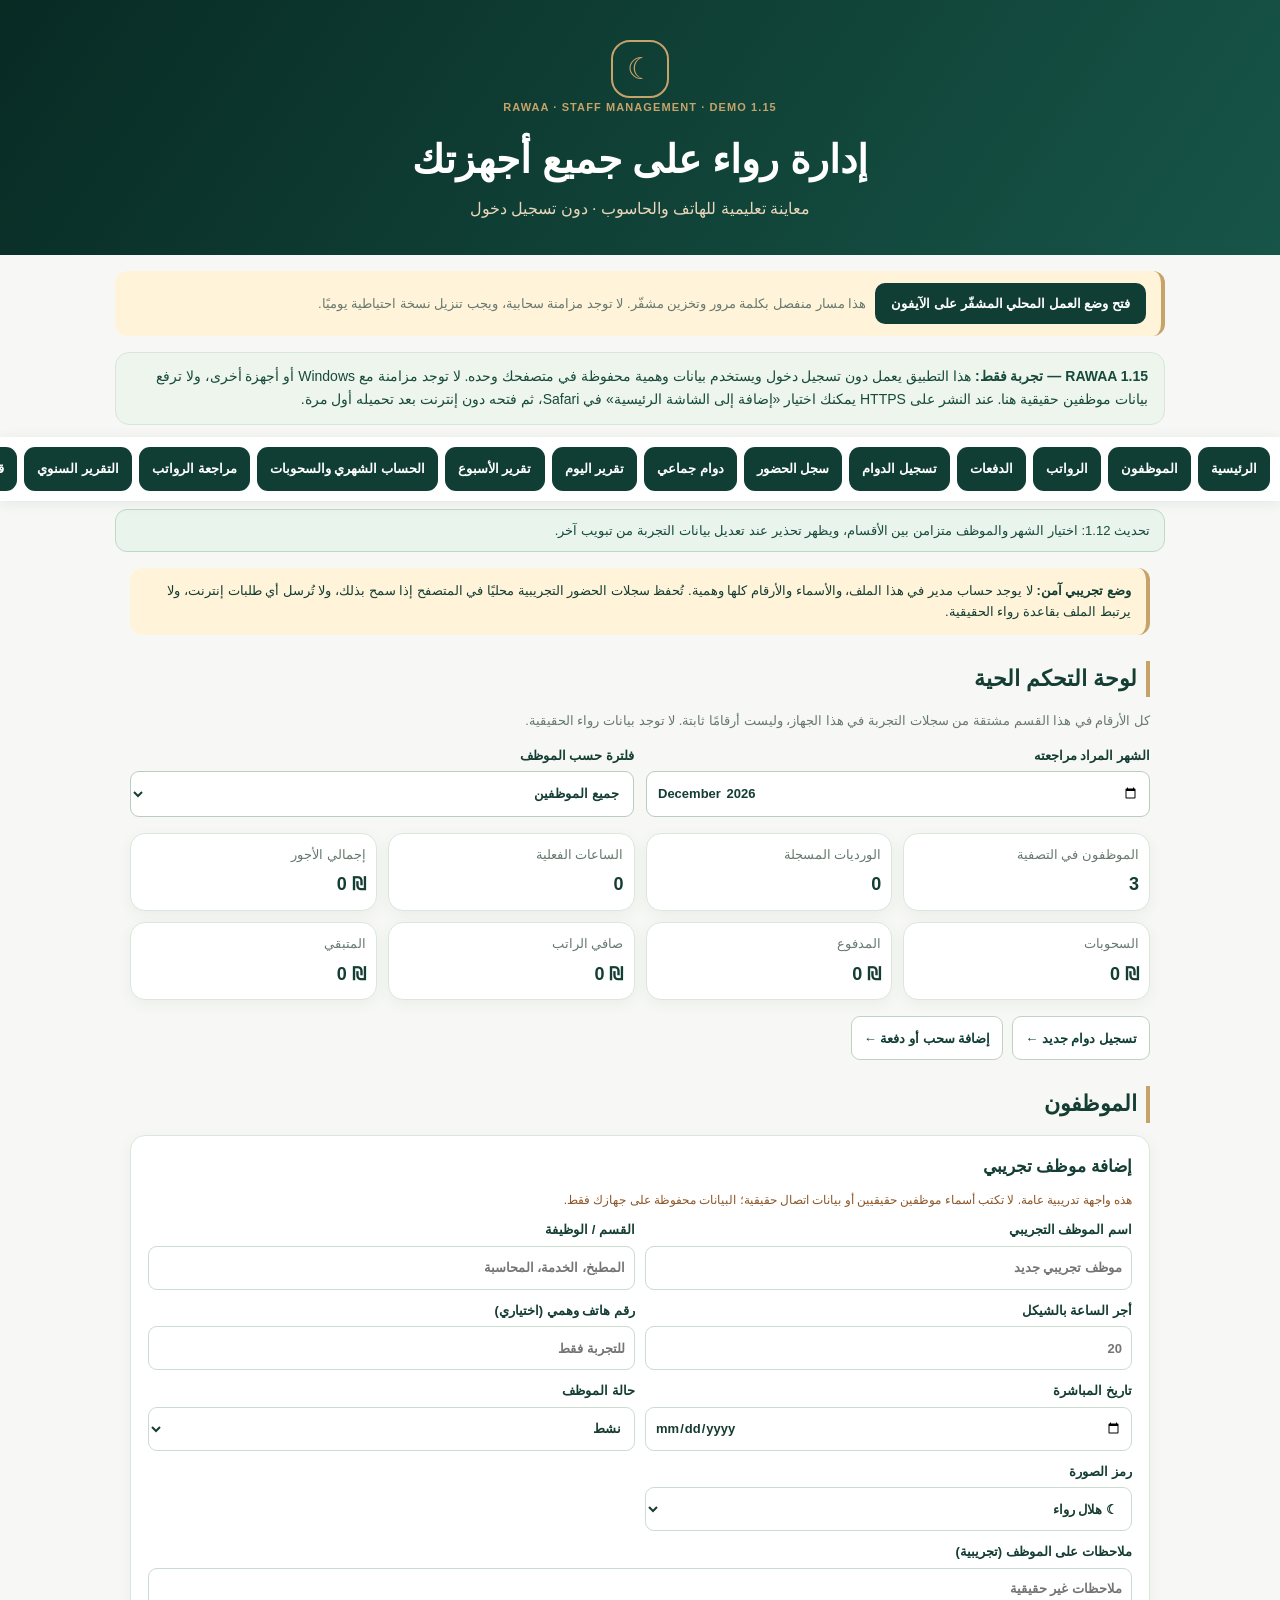
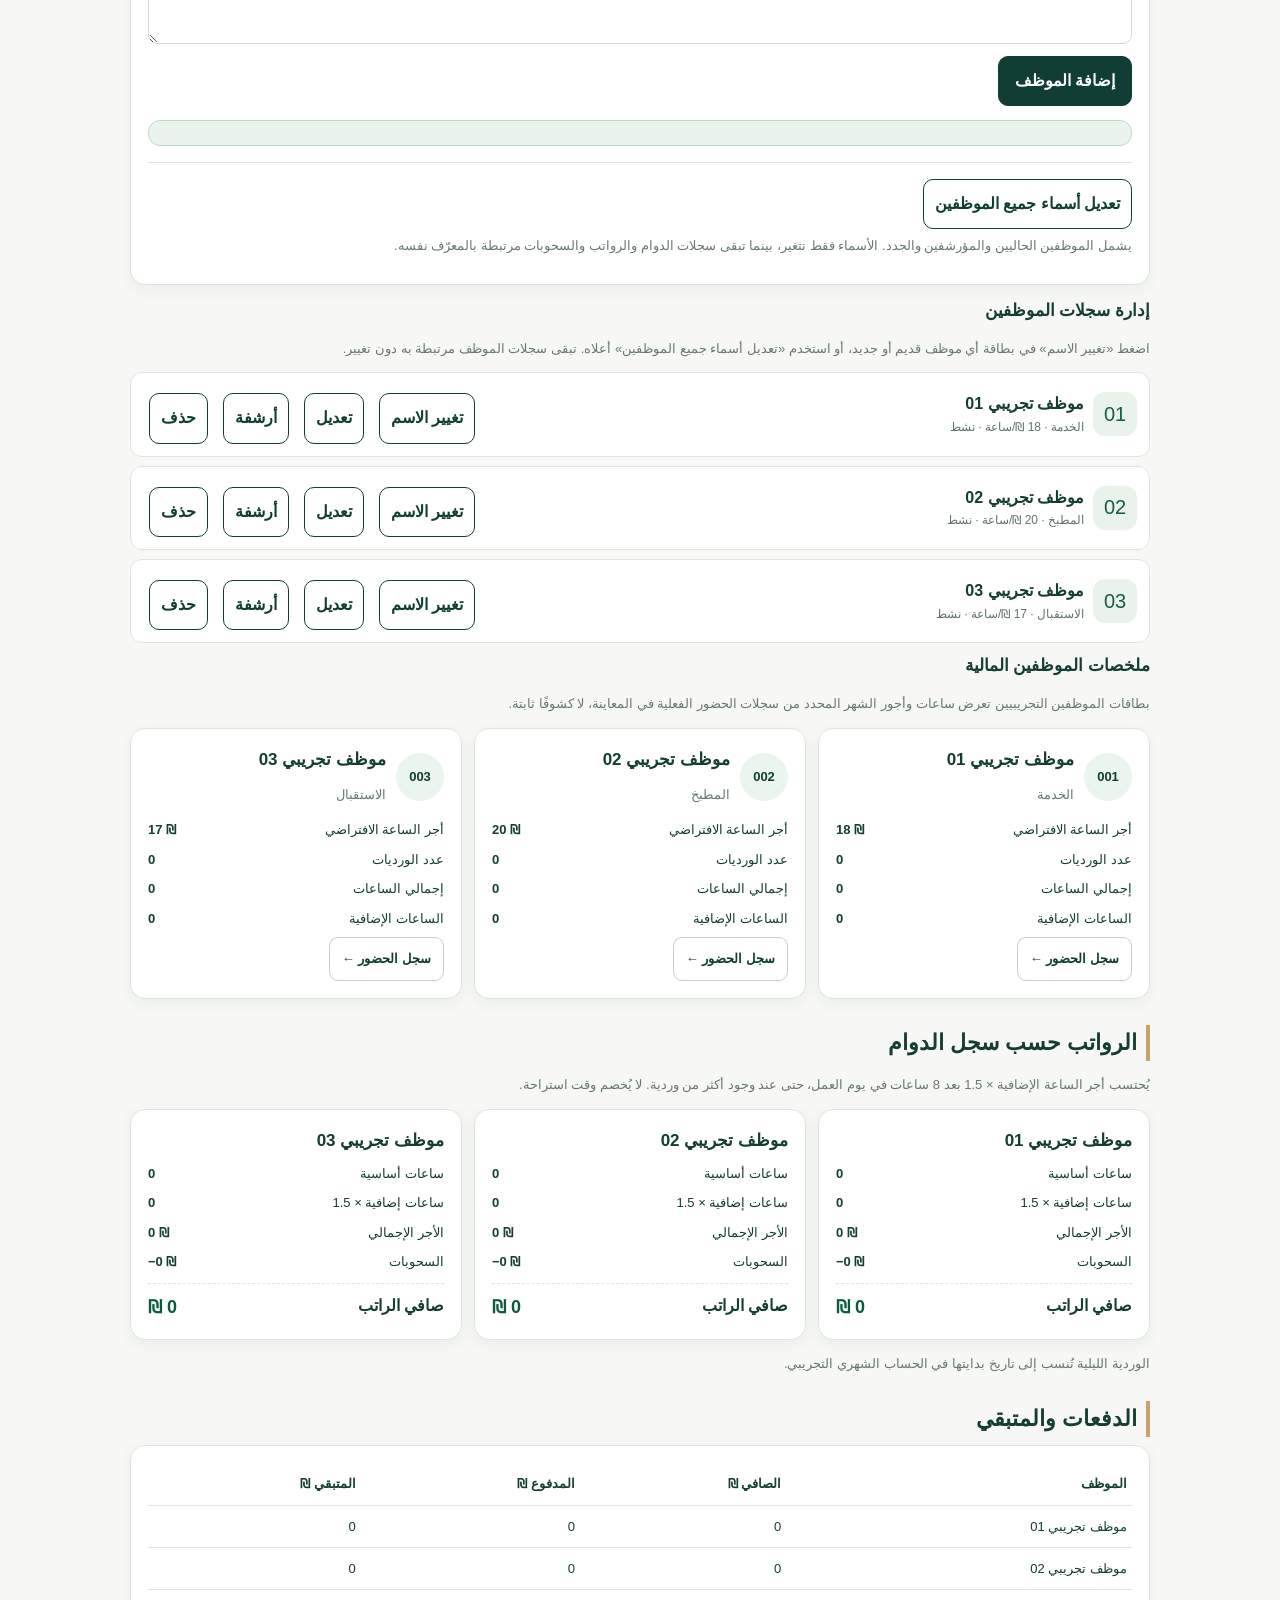
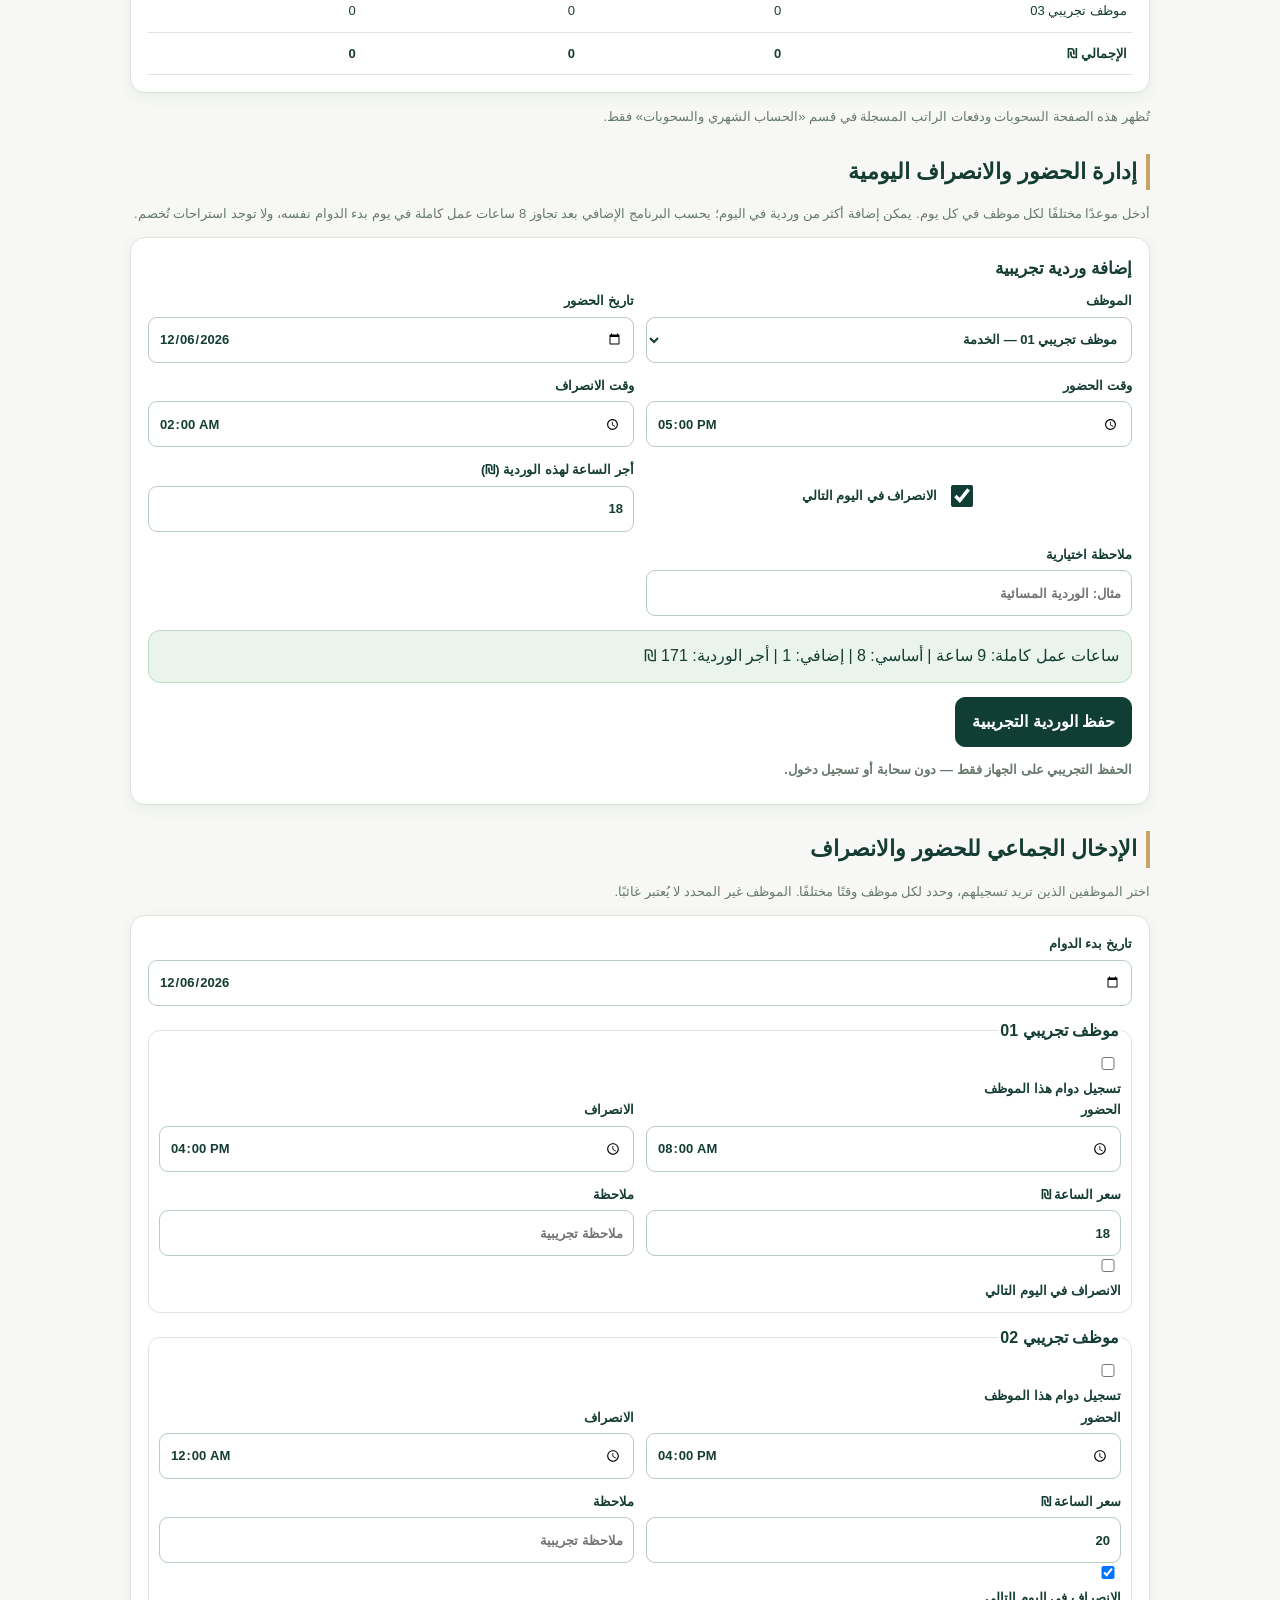
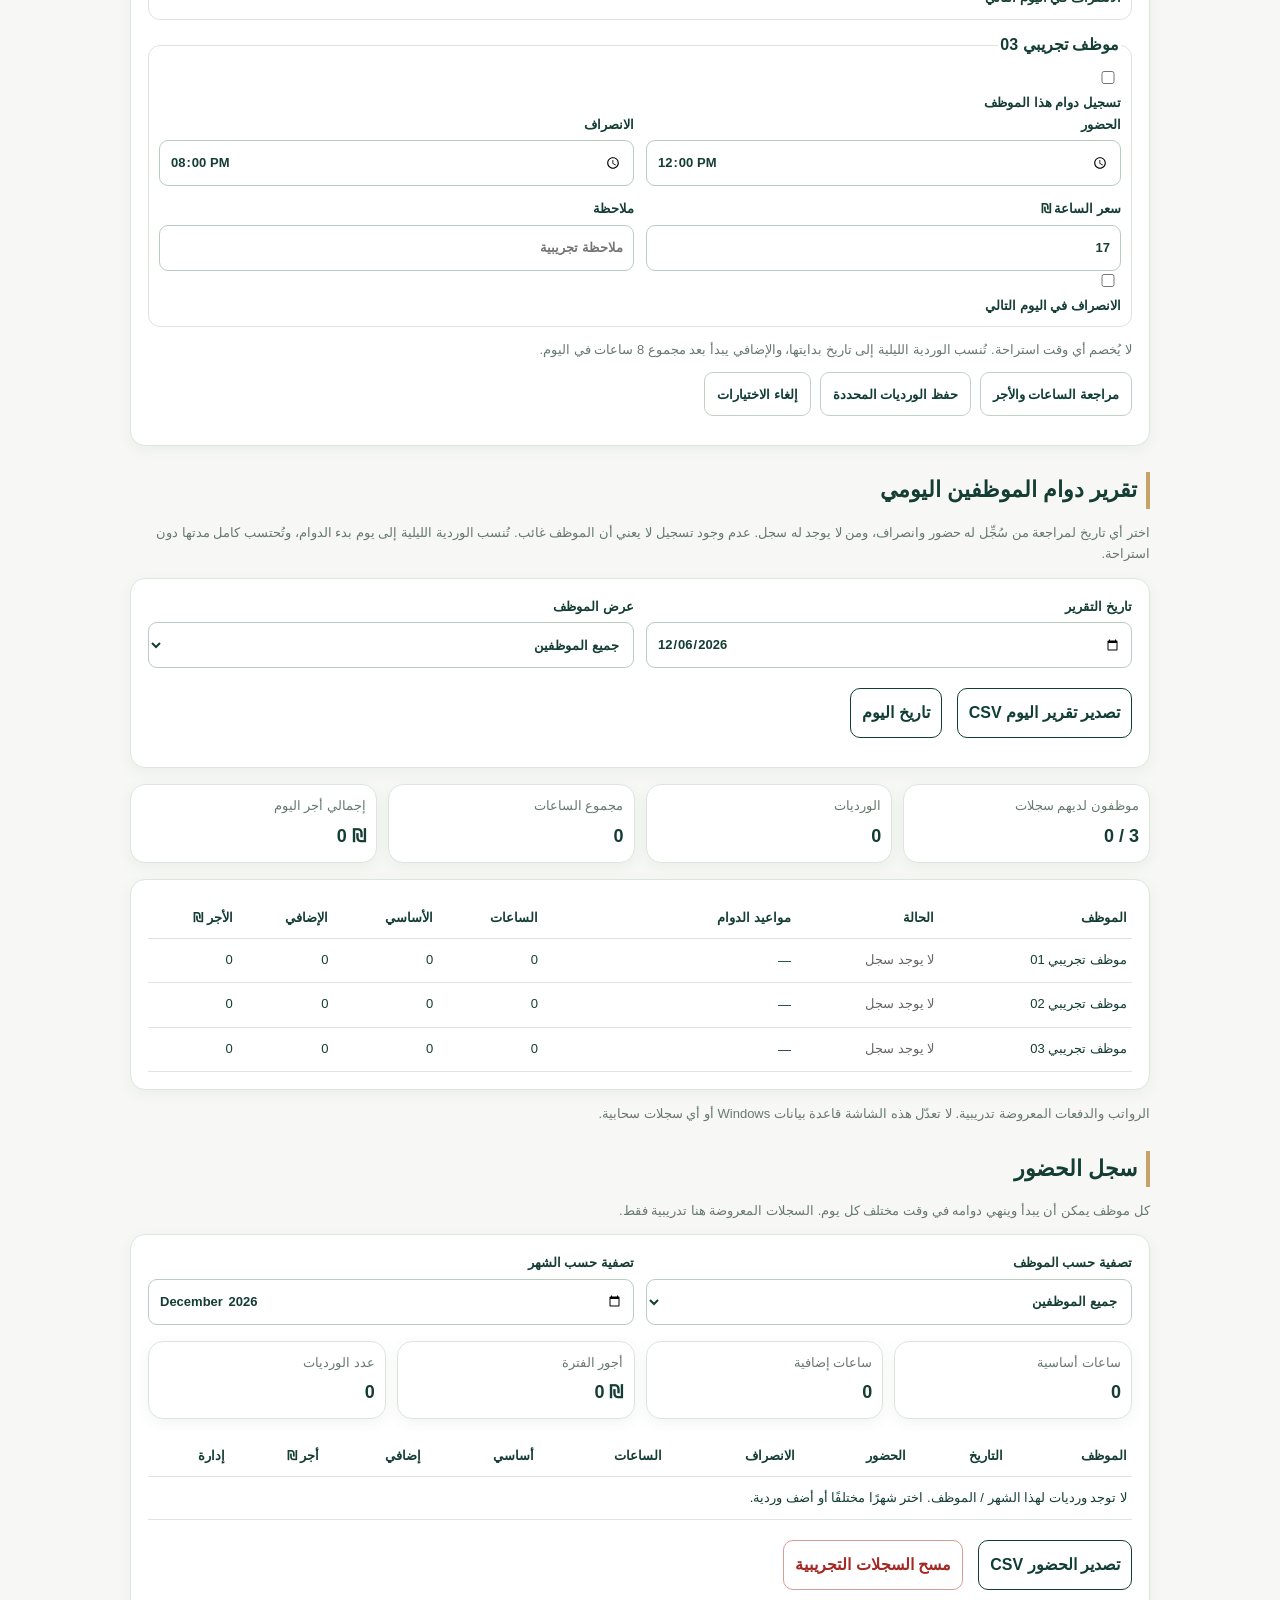
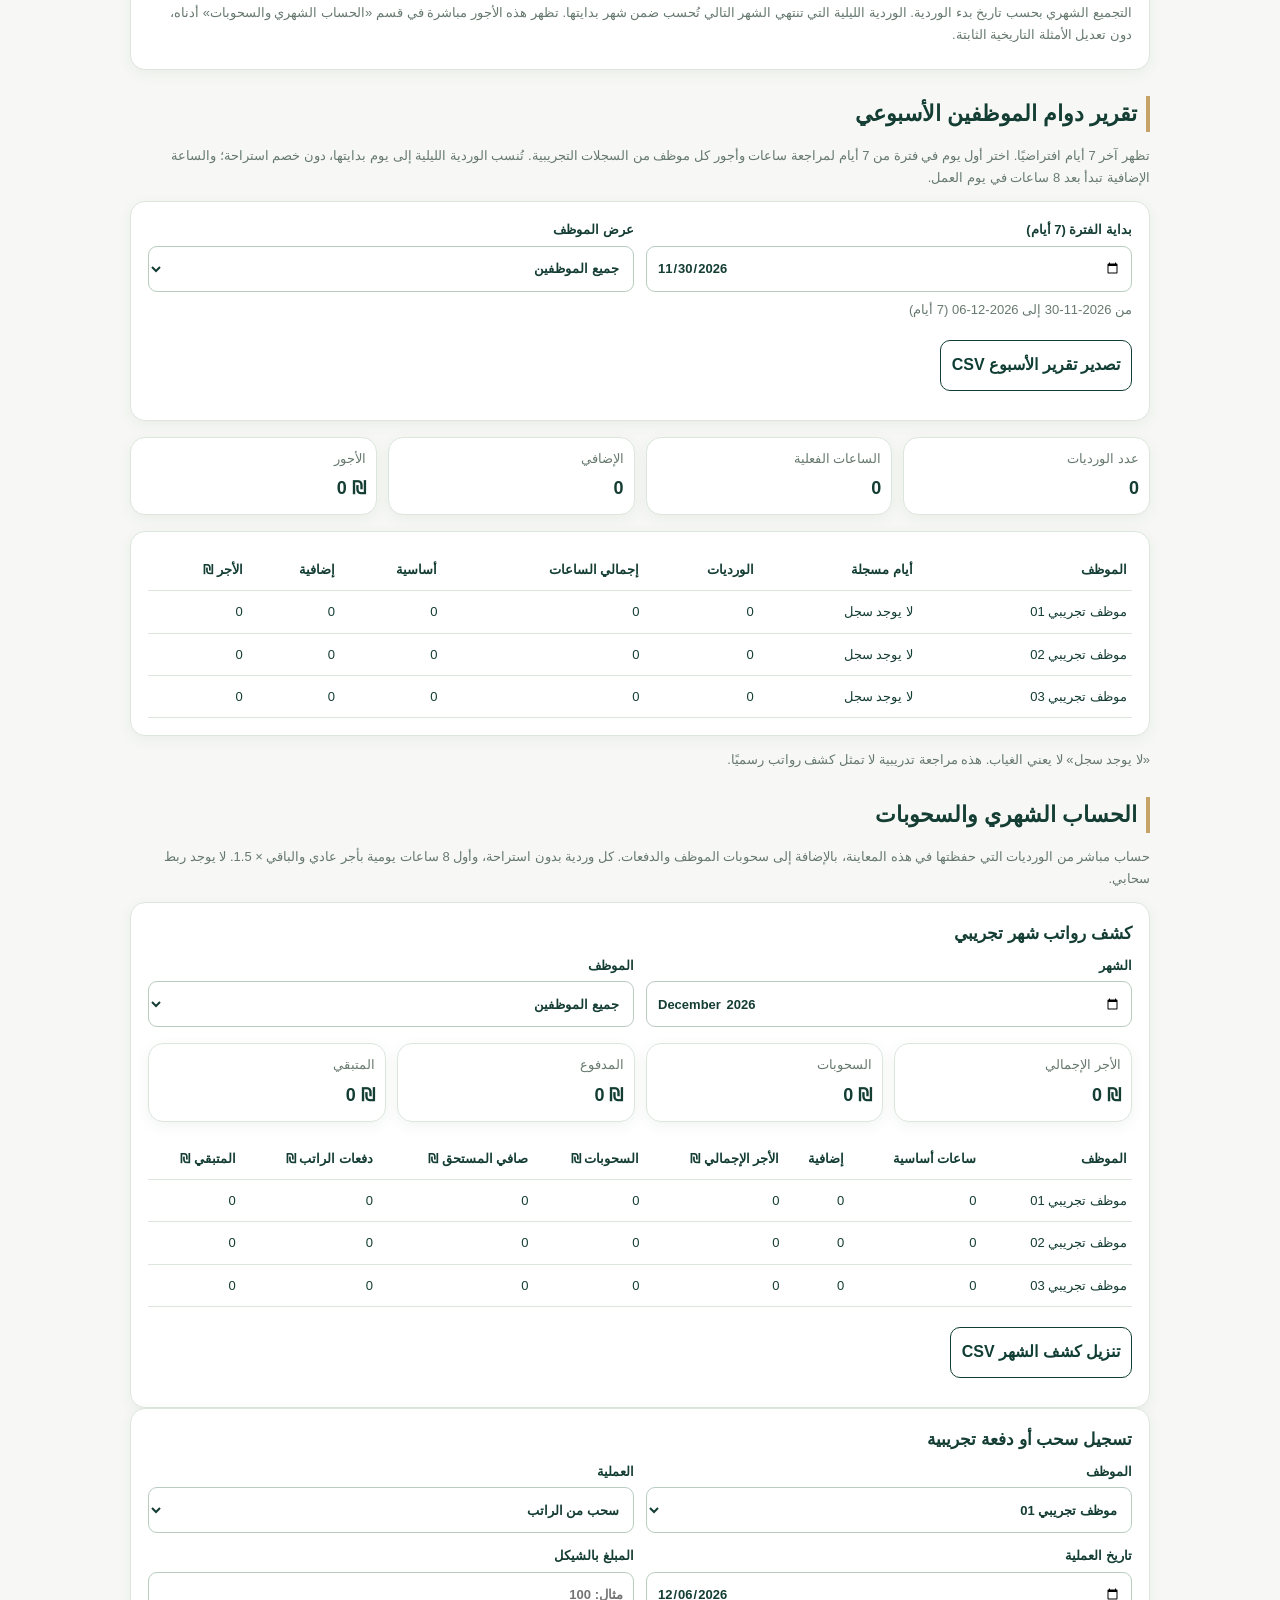
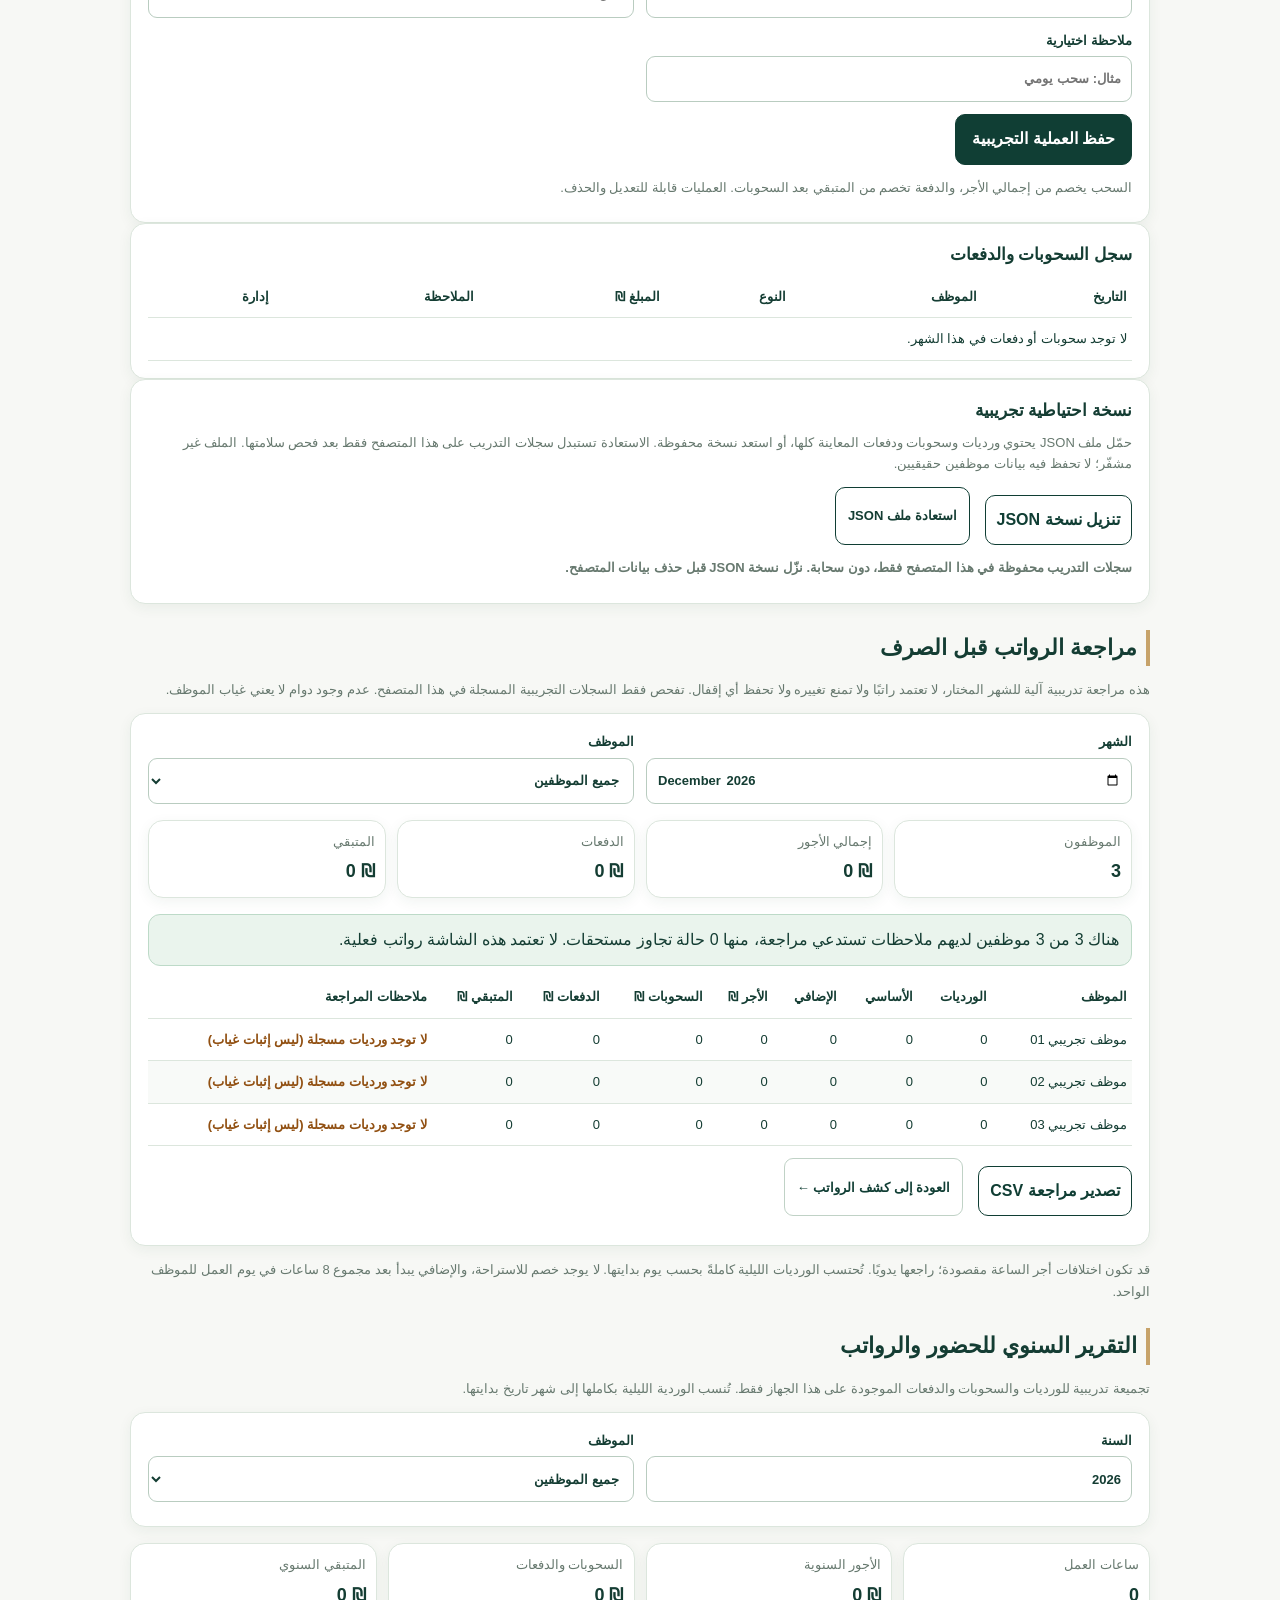
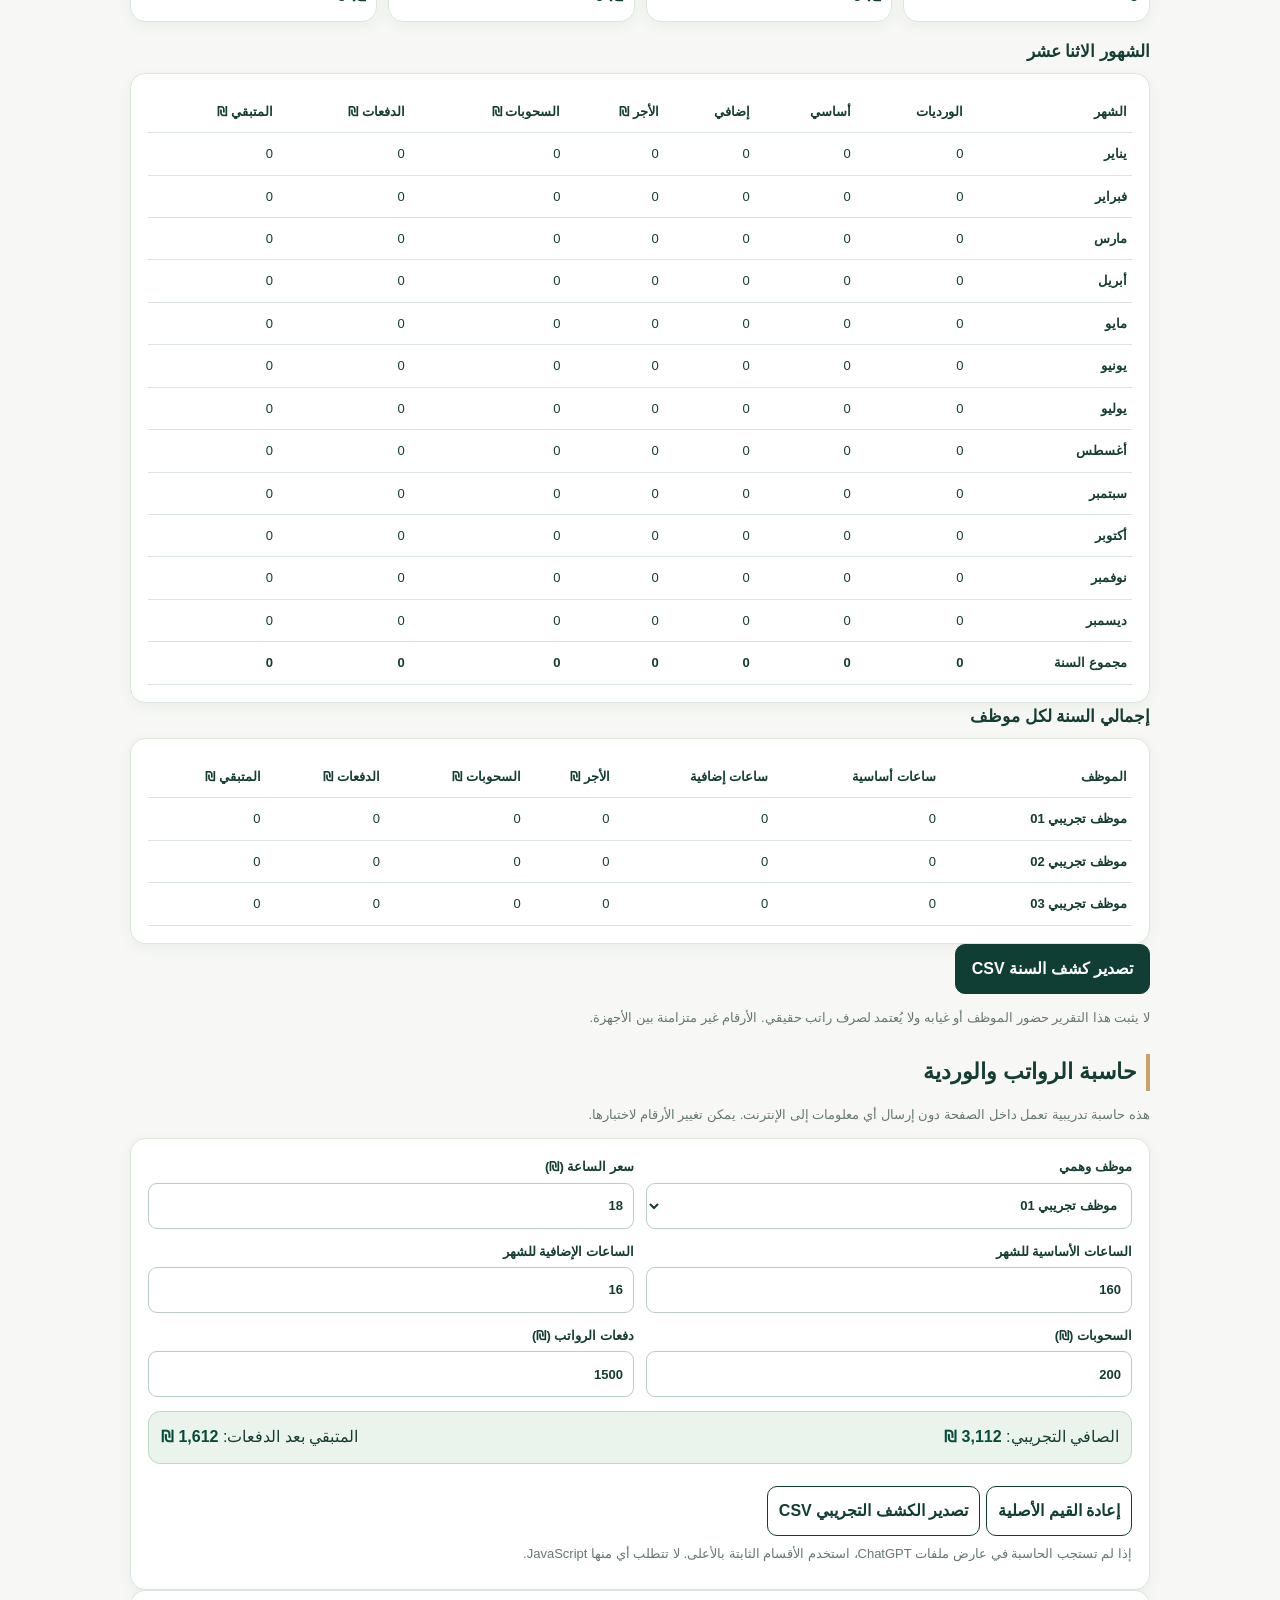
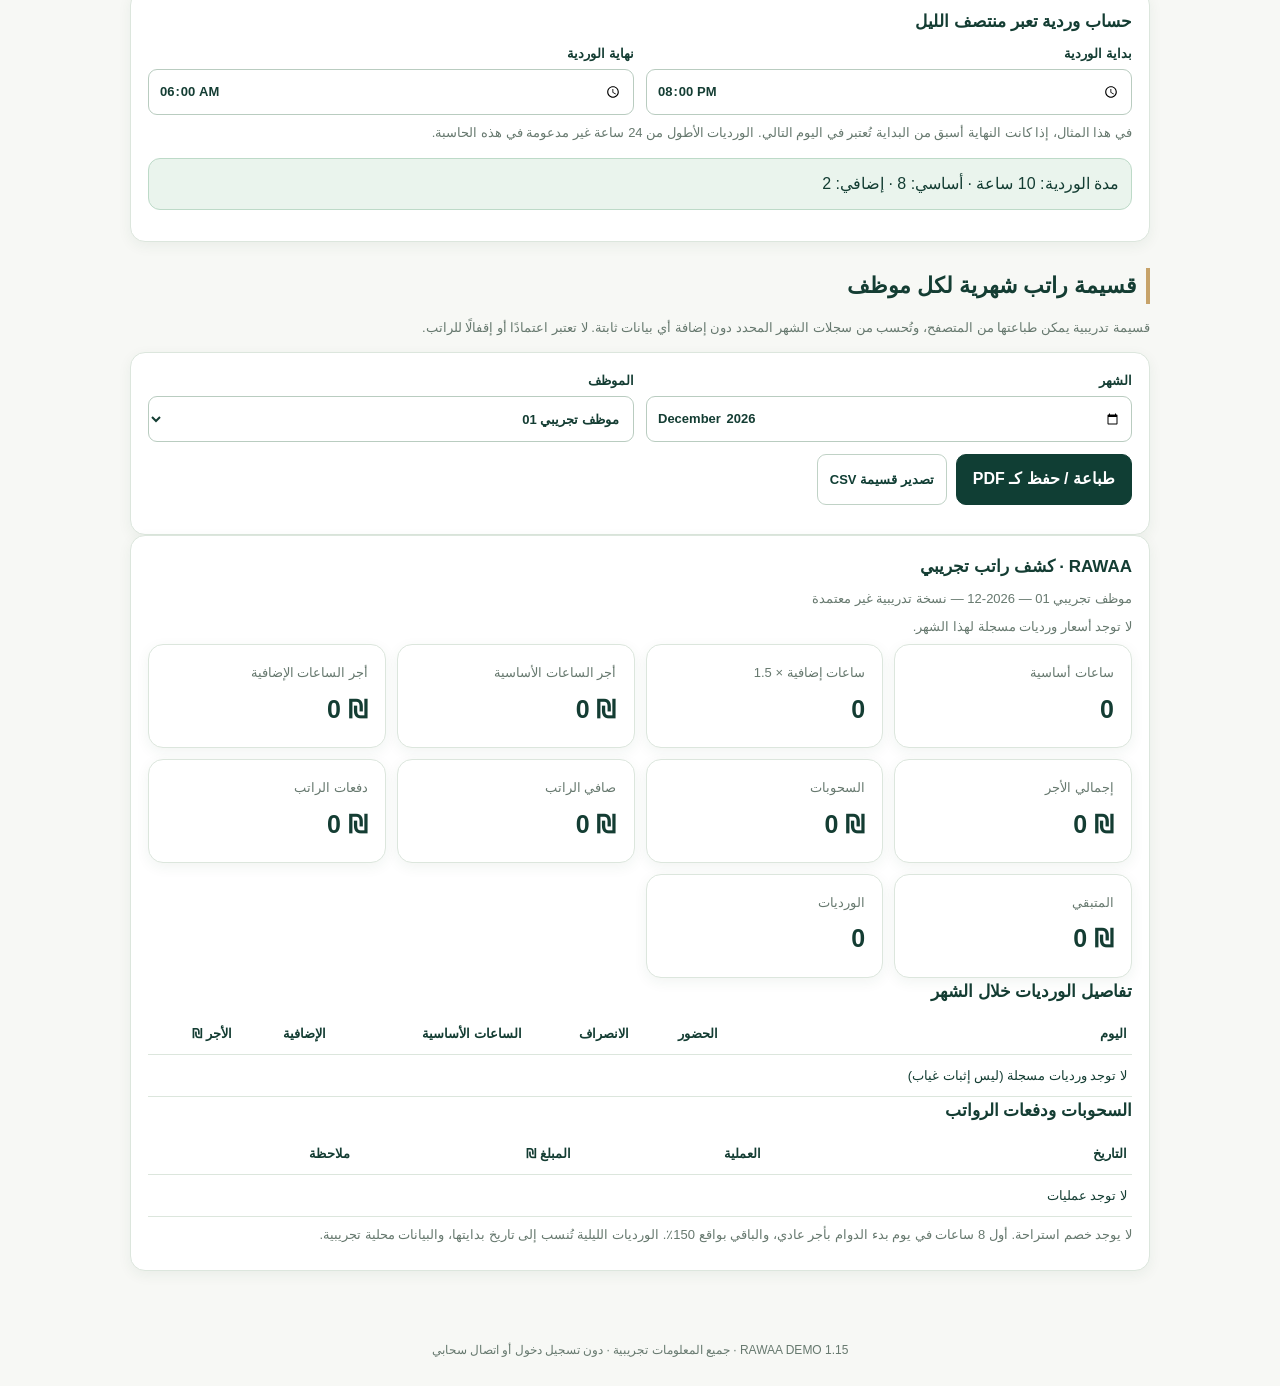
==== index.html @ a4dd9901 "RAWAA 1.16: link private work mode and cache encrypted offline route" ====
<!DOCTYPE html>
<html dir="rtl" lang="ar"><head><meta charset="utf-8"/><meta content="width=device-width,initial-scale=1,viewport-fit=cover" name="viewport"/><meta content="#103e34" name="theme-color"/><link rel="manifest" href="./manifest.webmanifest"/><link rel="apple-touch-icon" href="./icon.svg"/><meta name="apple-mobile-web-app-capable" content="yes"/><meta name="apple-mobile-web-app-status-bar-style" content="default"/><meta name="apple-mobile-web-app-title" content="RAWAA تجريبي"/><meta content="معاينة رواء التدريبية للموظفين والرواتب بدون بيانات حقيقية" name="description"/><title>RAWAA — تجريبي 1.15 | الحضور والرواتب والتقرير السنوي</title><link rel="stylesheet" href="./staff.css?v=115"><style>
:root{--deep:#103e34;--gold:#c7a36a;--bg:#f7f8f5;--ink:#143d33;--muted:#67796f;--border:#dce6dd;color-scheme:light}*{box-sizing:border-box}html{scroll-behavior:smooth}body{margin:0;background:var(--bg);font:16px/1.65 -apple-system,BlinkMacSystemFont,"Segoe UI",Tahoma,Arial,sans-serif;color:var(--ink)}header{background:linear-gradient(125deg,#082b24,#175548);color:#fff;text-align:center;padding:40px 15px 28px}header .moon{display:inline-grid;place-items:center;width:58px;height:58px;border:2px solid var(--gold);border-radius:19px;font-size:30px;color:var(--gold)}h1{font-size:clamp(25px,6vw,39px);margin:12px 0 2px}header p{color:#e9d7bb;margin:4px}.tiny{font-size:11px;letter-spacing:.1em;color:var(--gold);font-weight:700}.alert{margin:16px auto;background:#fff3d9;border-right:4px solid var(--gold);padding:12px 15px;border-radius:12px;font-size:13px;max-width:1050px}nav{position:sticky;top:0;z-index:10;display:flex;gap:7px;background:white;box-shadow:0 2px 12px #143b2d17;padding:10px;overflow-x:auto;scrollbar-width:thin;white-space:nowrap}nav a{display:inline-flex;align-items:center;justify-content:center;min-height:44px;flex:0 0 auto;background:var(--deep);color:#fff;padding:7px 13px;border-radius:11px;text-decoration:none;font-size:13px;font-weight:700}a,button{touch-action:manipulation}a:focus-visible,button:focus-visible,input:focus-visible,select:focus-visible{outline:3px solid var(--gold);outline-offset:2px}main{padding:0 15px 45px;max-width:1050px;margin:auto}section{scroll-margin-top:90px;margin-top:26px}h2{font-size:22px;margin:0 0 8px;border-right:4px solid var(--gold);padding-right:9px}h3{font-size:17px;margin:0 0 7px}.hint,small{color:var(--muted);font-size:13px}.stats{display:grid;grid-template-columns:repeat(2,minmax(0,1fr));gap:11px}.stat,.card{background:white;border:1px solid var(--border);border-radius:15px;padding:17px;box-shadow:0 4px 14px #244e3510}.stat{display:flex;flex-direction:column;gap:5px}.stat strong{font-size:25px;direction:ltr;text-align:right}.cols{display:grid;grid-template-columns:1fr;gap:12px}.card p{margin:7px 0}.employeehead{display:flex;align-items:center;gap:10px;margin-bottom:12px}.avatar{display:grid;place-items:center;width:48px;height:48px;border-radius:50%;background:#e9f5ed;color:var(--deep);font-size:13px;font-weight:800;flex:none}.actions{display:flex;gap:9px;flex-wrap:wrap;margin:12px 0}.actions a,.plain{color:var(--deep);display:inline-flex;align-items:center;min-height:44px;border:1px solid #c0d2c6;border-radius:9px;padding:8px 12px;text-decoration:none;font-weight:700;font-size:13px;background:#fff}.moneyrow{display:flex;justify-content:space-between;gap:12px;margin:8px 0;font-size:13px}.moneyrow strong{white-space:nowrap;direction:ltr}.net{border-top:1px dashed var(--border);display:flex;justify-content:space-between;padding-top:9px;margin-top:10px;font-weight:700}.net strong{font-size:18px;color:#0b5a42}.warning{margin:12px 0;background:#fff4df;padding:12px;border-radius:12px;font-size:13px;border:1px solid #edd7b2}.overflow{overflow-x:auto}table{width:100%;border-collapse:collapse;min-width:340px;font-size:13px}th,td{text-align:right;border-bottom:1px solid var(--border);padding:10px 5px}td:not(:first-child){direction:ltr;text-align:right}.last{font-weight:800}label{font-size:13px;font-weight:650;display:flex;flex-direction:column;gap:5px}input,select{font:inherit;width:100%;min-height:46px;border:1px solid #b9ccc0;background:white;border-radius:9px;padding:8px 10px;color:var(--ink)}.formgrid{display:grid;grid-template-columns:repeat(2,minmax(0,1fr));gap:12px}button.primary{background:var(--deep);color:#fff;border:1px solid var(--deep);padding:11px 16px;border-radius:10px;min-height:44px;font:inherit;font-weight:700;cursor:pointer}button.outline{background:#fff;border:1px solid var(--deep);color:var(--deep);padding:11px;border-radius:10px;min-height:44px;font:inherit;font-weight:650;margin:8px 0 0 6px;cursor:pointer}.result{background:#eaf4ed;border:1px solid #bddac8;border-radius:12px;margin:14px 0;padding:12px;display:flex;gap:12px;justify-content:space-between;flex-wrap:wrap}.result strong{color:#064c3b}.checklabel{justify-content:center;flex-direction:row;align-items:center;gap:10px}.checklabel input{width:22px;min-height:22px;accent-color:var(--deep)}.mini-stats{margin:16px 0}.mini-stats .stat{padding:10px}.mini-stats strong{font-size:18px}.error{background:#ffe6e2;color:#a02820;border-radius:10px;padding:10px;margin:10px 0}.danger{color:#a32a24!important;border-color:#db9b95!important}.tiny-button{font-size:12px;min-height:36px;white-space:nowrap;background:#fff;border:1px solid #9ab4a2;border-radius:9px;padding:5px 9px;color:var(--deep);cursor:pointer}.row-buttons{display:flex;gap:5px;flex-wrap:wrap}#attendance-table{min-width:760px}#attendance-table td{white-space:nowrap}#storage-status{font-weight:600}footer{text-align:center;padding:25px 15px;font-size:12px;color:var(--muted)}@media(min-width:720px){.stats{grid-template-columns:repeat(4,1fr)}.cols{grid-template-columns:repeat(3,minmax(0,1fr))}}@media(max-width:360px){.formgrid{grid-template-columns:1fr}nav a{padding:7px 10px}}@media(prefers-reduced-motion:reduce){html{scroll-behavior:auto}}
#fin-month-table{min-width:850px}#fin-ledger-table{min-width:620px}.filelabel{position:relative;display:inline-flex;align-items:center;justify-content:center;border:1px solid var(--deep);border-radius:10px;padding:9px 12px;background:#fff;min-height:44px;cursor:pointer;font-weight:700;font-size:13px}.filelabel input{position:absolute;inset:0;opacity:0;width:100%;cursor:pointer}#fin-storage{font-weight:650}.subtle{color:var(--muted)}
#daily-report .stat strong{font-variant-numeric:tabular-nums}#daily-report td:nth-child(3){min-width:140px;line-height:1.8}#daily-report td{vertical-align:top}#daily-report .daily-empty{color:#666}#daily-report .daily-present{font-weight:700;color:#15624d}@media(max-width:600px){#daily-report .card{padding:12px}}
</style><style>#payroll-review #review-result{margin:10px 0}#payroll-review .flag{font-weight:750;color:#915012}#payroll-review .good{font-weight:750;color:#17634a}#payroll-review table{min-width:1000px}#payroll-review .overflow{max-width:100%;overflow:auto}#payroll-review tbody tr:nth-child(even){background:#f8faf8}</style><style id="rawaa-v18-ui">
.rawaa-v18-note{max-width:1050px;margin:8px auto 0;padding:10px 14px;border-radius:12px;background:#e9f4ed;border:1px solid #bdd9c6;font-size:13px;color:#184a3d}
.rawaa-stale-shield{position:fixed;inset:0;z-index:99999;background:#092e27ed;color:white;display:flex;align-items:center;justify-content:center;padding:20px;direction:rtl}
.rawaa-stale-shield .rawaa-stale-card{background:#fff;color:#143d33;border-radius:18px;padding:25px;max-width:440px;width:100%;box-shadow:0 15px 70px #0006;text-align:center}
.rawaa-stale-shield button{font:inherit;background:#103e34;color:#fff;border:0;border-radius:10px;padding:14px 20px;font-weight:750;min-height:48px;cursor:pointer}
</style><style>@media print{header,nav,footer,main>section:not(#payslip),main>aside,main>.alert,#payslip>.no-print,#payslip>.hint{display:none!important}body{background:#fff}main{max-width:none;padding:0}#payslip{display:block;margin:0}#payslip .tablewrap{overflow:visible}#payslip table{min-width:0;width:100%;table-layout:fixed}#payslip th,#payslip td{white-space:normal;overflow-wrap:anywhere}#payslip thead{display:table-header-group}#payslip tr{break-inside:avoid}#payslip .card{box-shadow:none;border:0;padding:5px}#payslip table{font-size:11px}#payslip .stat{box-shadow:none;padding:7px}#payslip .stats{grid-template-columns:repeat(4,1fr)}@page{size:A4;margin:12mm}}</style></head><body><header><div class="moon">☾</div><div class="tiny">RAWAA · STAFF MANAGEMENT · DEMO 1.15</div><h1>إدارة رواء على جميع أجهزتك</h1><p>معاينة تعليمية للهاتف والحاسوب · دون تسجيل دخول</p></header><aside class="alert" role="note"><a href="./work.html" style="display:inline-block;background:#103e34;color:#fff;font-weight:bold;text-decoration:none;border-radius:10px;padding:10px 16px;margin-left:9px">فتح وضع العمل المحلي المشفّر على الآيفون</a><small>هذا مسار منفصل بكلمة مرور وتخزين مشفّر. لا توجد مزامنة سحابية، ويجب تنزيل نسخة احتياطية يوميًا.</small></aside><aside style="max-width:1050px;margin:12px auto;padding:12px 16px;border:1px solid #d6e6dc;border-radius:14px;background:#edf5ed;color:#174a3c;font-size:14px" role="note"><strong>RAWAA 1.15 — تجربة فقط:</strong> هذا التطبيق يعمل دون تسجيل دخول ويستخدم بيانات وهمية محفوظة في متصفحك وحده. لا توجد مزامنة مع Windows أو أجهزة أخرى، ولا ترفع بيانات موظفين حقيقية هنا. عند النشر على HTTPS يمكنك اختيار «إضافة إلى الشاشة الرئيسية» في Safari، ثم فتحه دون إنترنت بعد تحميله أول مرة.</aside><nav aria-label="أقسام رواء"><a href="#dashboard">الرئيسية</a><a href="#employees">الموظفون</a><a href="#payroll">الرواتب</a><a href="#payments">الدفعات</a><a href="#attendance">تسجيل الدوام</a><a href="#attendance-log">سجل الحضور</a><a href="#bulk-attendance">دوام جماعي</a><a href="#daily-report">تقرير اليوم</a><a href="#weekly-report">تقرير الأسبوع</a><a href="#monthly-ledger">الحساب الشهري والسحوبات</a><a href="#payroll-review">مراجعة الرواتب</a><a href="#annual-report">التقرير السنوي</a><a href="#payslip">قسيمة الراتب</a><a href="#calculator">الحاسبة</a></nav><main><noscript><div class="error" role="alert"><strong>المعاينة التفاعلية لا تعمل في هذا العارض.</strong> افتح الملف عبر متصفح يدعم JavaScript أو رابط HTTPS عند توفره. يمكنك قراءة شرح الأقسام، لكن لا تعتمد على الأرقام الفارغة ولا تُدخل بيانات موظفين حقيقية.</div></noscript><div class="alert" role="note"><strong>وضع تجريبي آمن:</strong> لا يوجد حساب مدير في هذا الملف، والأسماء والأرقام كلها وهمية. تُحفظ سجلات الحضور التجريبية محليًا في المتصفح إذا سمح بذلك، ولا تُرسل أي طلبات إنترنت، ولا يرتبط الملف بقاعدة رواء الحقيقية.</div><section id="dashboard"><h2>لوحة التحكم الحية</h2><p class="hint">كل الأرقام في هذا القسم مشتقة من سجلات التجربة في هذا الجهاز، وليست أرقامًا ثابتة. لا توجد بيانات رواء الحقيقية.</p><div class="formgrid"><label>الشهر المراد مراجعته<input id="dash-month" type="month" value="2026-10"/></label><label>فلترة حسب الموظف<select id="dash-filter"><option value="all">جميع الموظفين</option><option value="001">موظف تجريبي 01</option><option value="002">موظف تجريبي 02</option><option value="003">موظف تجريبي 03</option></select></label></div><div aria-live="polite" class="stats mini-stats" id="live-dashboard-stats"></div><div class="warning" hidden="" id="live-dashboard-warning"></div><div class="actions"><a href="#attendance">تسجيل دوام جديد ←</a><a href="#monthly-ledger">إضافة سحب أو دفعة ←</a></div></section><section id="employees"><h2>الموظفون</h2><div class="staff-manage-panel" id="staff-manager">
<h3 id="staff-form-title">إضافة موظف تجريبي</h3>
<p class="staff-storage-notice">هذه واجهة تدريبية عامة. لا تكتب أسماء موظفين حقيقيين أو بيانات اتصال حقيقية؛ البيانات محفوظة على جهازك فقط.</p>
<form id="staff-form" novalidate>
<div class="staff-manage-grid">
<label>اسم الموظف التجريبي<input id="staff-name" required maxlength="65" placeholder="موظف تجريبي جديد" autocomplete="off"></label>
<label>القسم / الوظيفة<input id="staff-role" maxlength="65" placeholder="المطبخ، الخدمة، المحاسبة"></label>
<label>أجر الساعة بالشيكل<input id="staff-rate" type="number" required min="0.01" max="10000" step="0.01" inputmode="decimal" placeholder="20"></label>
<label>رقم هاتف وهمي (اختياري)<input id="staff-phone" type="text" maxlength="35" autocomplete="off" placeholder="للتجربة فقط"></label>
<label>تاريخ المباشرة<input id="staff-startDate" type="date"></label>
<label>حالة الموظف<select id="staff-status"><option value="active">نشط</option><option value="archived">مؤرشف</option></select></label>
<label>رمز الصورة<select id="staff-avatar"><option value="☾">☾ هلال رواء</option><option value="👤">👤 شخص</option><option value="👨‍🍳">👨‍🍳 طاهٍ</option><option value="👩‍🍳">👩‍🍳 طاهية</option><option value="🍽️">🍽️ خدمة</option></select></label>
<label class="full">ملاحظات على الموظف (تجريبية)<textarea id="staff-note" maxlength="200" rows="2" placeholder="ملاحظات غير حقيقية"></textarea></label>
</div>
<div class="staff-manage-actions"><button class="primary" type="submit" id="staff-save">إضافة الموظف</button><button class="outline" type="button" hidden id="staff-cancel">إلغاء التعديل</button></div>
<p id="staff-feedback" aria-live="polite" role="status" class="result"></p>
</form></div>
<h3>إدارة سجلات الموظفين</h3><p class="hint">اضغط «تغيير الاسم» في بطاقة أي موظف قديم أو جديد، أو استخدم «تعديل أسماء جميع الموظفين» أعلاه. تبقى سجلات الموظف مرتبطة به دون تغيير.</p>
<div id="staff-manage-cards"></div><h3>ملخصات الموظفين المالية</h3><p class="hint">بطاقات الموظفين التجريبيين تعرض ساعات وأجور الشهر المحدد من سجلات الحضور الفعلية في المعاينة، لا كشوفًا ثابتة.</p><div class="cols" id="live-employee-cards"></div></section><section id="payroll"><h2>الرواتب حسب سجل الدوام</h2><p class="hint">يُحتسب أجر الساعة الإضافية × 1.5 بعد 8 ساعات في يوم العمل، حتى عند وجود أكثر من وردية. لا يُخصم وقت استراحة.</p><div class="cols" id="live-payroll-cards"></div><p class="hint">الوردية الليلية تُنسب إلى تاريخ بدايتها في الحساب الشهري التجريبي.</p></section><section id="payments"><h2>الدفعات والمتبقي</h2><div class="card overflow"><table><thead><tr><th>الموظف</th><th>الصافي ₪</th><th>المدفوع ₪</th><th>المتبقي ₪</th></tr></thead><tbody id="live-payments-rows"></tbody></table></div><p class="hint">تُظهر هذه الصفحة السحوبات ودفعات الراتب المسجلة في قسم «الحساب الشهري والسحوبات» فقط.</p></section><section id="attendance"><h2>إدارة الحضور والانصراف اليومية</h2><p class="hint">أدخل موعدًا مختلفًا لكل موظف في كل يوم. يمكن إضافة أكثر من وردية في اليوم؛ يحسب البرنامج الإضافي بعد تجاوز 8 ساعات عمل كاملة في يوم بدء الدوام نفسه، ولا توجد استراحات تُخصم.</p>
<div class="card"><h3 id="attendance-form-title">إضافة وردية تجريبية</h3>
<form id="attendance-form" novalidate=""><div class="formgrid">
<label>الموظف<select id="att-employee" required=""><option value="001">موظف تجريبي 01 — الخدمة</option><option value="002">موظف تجريبي 02 — المطبخ</option><option value="003">موظف تجريبي 03 — الاستقبال</option></select></label>
<label>تاريخ الحضور<input id="att-date" required="" type="date" value="2026-10-24"/></label>
<label>وقت الحضور<input id="att-start" required="" type="time" value="17:00"/></label>
<label>وقت الانصراف<input id="att-end" required="" type="time" value="02:00"/></label>
<label class="checklabel"><input checked="" id="att-next" type="checkbox"/> الانصراف في اليوم التالي</label>
<label>أجر الساعة لهذه الوردية (₪)<input id="att-rate" inputmode="decimal" max="10000" min="0.01" step="0.5" type="number" value="18"/></label>
<label>ملاحظة اختيارية<input id="att-note" maxlength="120" placeholder="مثال: الوردية المسائية" type="text"/></label>
</div><div aria-live="polite" class="result" id="attendance-preview" role="status">المدة الكاملة والأجر يظهران هنا، دون خصم أي استراحة.</div><div class="error" hidden="" id="attendance-error" role="alert"></div>
<div class="actions"><button class="primary" type="submit">حفظ الوردية التجريبية</button><button class="outline" hidden="" id="att-cancel" type="button">إلغاء التعديل</button></div>
</form><p class="hint" id="storage-status">الحفظ التجريبي على الجهاز فقط — دون سحابة أو تسجيل دخول.</p></div></section>
<section id="bulk-attendance" aria-label="تسجيل الدوام الجماعي"><h2>دوام جماعي</h2><p class="hint">للتجربة فقط. يتطلب تشغيل JavaScript.</p></section><section id="daily-report"><h2>تقرير دوام الموظفين اليومي</h2><p class="hint">اختر أي تاريخ لمراجعة من سُجِّل له حضور وانصراف، ومن لا يوجد له سجل. عدم وجود تسجيل لا يعني أن الموظف غائب. تُنسب الوردية الليلية إلى يوم بدء الدوام، وتُحتسب كامل مدتها دون استراحة.</p>
<div class="card"><div class="formgrid"><label>تاريخ التقرير<input id="daily-date" required="" type="date" value="2026-10-24"/></label><label>عرض الموظف<select id="daily-filter"><option value="all">جميع الموظفين</option><option value="001">موظف تجريبي 01</option><option value="002">موظف تجريبي 02</option><option value="003">موظف تجريبي 03</option></select></label></div><div class="actions"><button class="outline" id="daily-export" type="button">تصدير تقرير اليوم CSV</button><button class="outline" id="daily-today" type="button">تاريخ اليوم</button></div></div>
<div aria-live="polite" class="stats mini-stats" id="daily-stats"></div><div class="card overflow"><table><thead><tr><th>الموظف</th><th>الحالة</th><th>مواعيد الدوام</th><th>الساعات</th><th>الأساسي</th><th>الإضافي</th><th>الأجر ₪</th></tr></thead><tbody id="daily-rows"></tbody></table></div>
<p class="hint">الرواتب والدفعات المعروضة تدريبية. لا تعدّل هذه الشاشة قاعدة بيانات Windows أو أي سجلات سحابية.</p></section><section id="attendance-log"><h2>سجل الحضور</h2><p class="hint">كل موظف يمكن أن يبدأ وينهي دوامه في وقت مختلف كل يوم. السجلات المعروضة هنا تدريبية فقط.</p>
<div class="card"><div class="formgrid"><label>تصفية حسب الموظف<select id="att-filter"><option value="all">جميع الموظفين</option><option value="001">موظف تجريبي 01</option><option value="002">موظف تجريبي 02</option><option value="003">موظف تجريبي 03</option></select></label><label>تصفية حسب الشهر<input id="att-month" type="month" value="2026-10"/></label></div>
<div aria-live="polite" class="stats mini-stats" id="attendance-month-summary"><div class="stat"><small>ساعات أساسية</small><strong>0</strong></div><div class="stat"><small>إضافي</small><strong>0</strong></div><div class="stat"><small>الأجور المحسوبة</small><strong>0 ₪</strong></div><div class="stat"><small>عدد الورديات</small><strong>0</strong></div></div>
<div class="overflow"><table id="attendance-table"><thead><tr><th>الموظف</th><th>التاريخ</th><th>الحضور</th><th>الانصراف</th><th>الساعات</th><th>أساسي</th><th>إضافي</th><th>أجر ₪</th><th>إدارة</th></tr></thead><tbody id="attendance-rows"><tr><td colspan="9">لا توجد ورديات بعد. أضف أول وردية من النموذج أعلاه.</td></tr></tbody></table></div>
<div class="actions"><button class="outline" id="att-export" type="button">تصدير الحضور CSV</button><button class="outline danger" id="att-clear" type="button">مسح السجلات التجريبية</button></div>
<p class="hint">التجميع الشهري بحسب تاريخ بدء الوردية. الوردية الليلية التي تنتهي الشهر التالي تُحسب ضمن شهر بدايتها. تظهر هذه الأجور مباشرة في قسم «الحساب الشهري والسحوبات» أدناه، دون تعديل الأمثلة التاريخية الثابتة.</p></div></section><section id="weekly-report"><h2>تقرير دوام الموظفين الأسبوعي</h2>
<p class="hint">تظهر آخر 7 أيام افتراضيًا. اختر أول يوم في فترة من 7 أيام لمراجعة ساعات وأجور كل موظف من السجلات التجريبية. تُنسب الوردية الليلية إلى يوم بدايتها، دون خصم استراحة؛ والساعة الإضافية تبدأ بعد 8 ساعات في يوم العمل.</p>
<div class="card"><div class="formgrid"><label>بداية الفترة (7 أيام)<input id="weekly-start" type="date" value="2026-10-19" required></label>
<label>عرض الموظف<select id="weekly-filter"><option value="all">جميع الموظفين</option><option value="001">موظف تجريبي 01</option><option value="002">موظف تجريبي 02</option><option value="003">موظف تجريبي 03</option></select></label></div>
<p class="hint" id="weekly-range" role="status" aria-live="polite"></p><div class="actions"><button id="weekly-export" class="outline" type="button">تصدير تقرير الأسبوع CSV</button></div></div>
<div id="weekly-stats" class="stats mini-stats" aria-live="polite"></div>
<div class="card overflow"><table><thead><tr><th>الموظف</th><th>أيام مسجلة</th><th>الورديات</th><th>إجمالي الساعات</th><th>أساسية</th><th>إضافية</th><th>الأجر ₪</th></tr></thead><tbody id="weekly-rows"></tbody></table></div>
<p class="hint">«لا يوجد سجل» لا يعني الغياب. هذه مراجعة تدريبية لا تمثل كشف رواتب رسميًا.</p></section>
<section id="monthly-ledger"><h2>الحساب الشهري والسحوبات</h2>
<p class="hint">حساب مباشر من الورديات التي حفظتها في هذه المعاينة، بالإضافة إلى سحوبات الموظف والدفعات. كل وردية بدون استراحة، وأول 8 ساعات يومية بأجر عادي والباقي × 1.5. لا يوجد ربط سحابي.</p>
<div class="card"><h3>كشف رواتب شهر تجريبي</h3><div class="formgrid">
<label>الشهر<input id="fin-month" type="month" value="2026-10"/></label>
<label>الموظف<select id="fin-filter"><option value="all">جميع الموظفين</option><option value="001">موظف تجريبي 01</option><option value="002">موظف تجريبي 02</option><option value="003">موظف تجريبي 03</option></select></label></div>
<div aria-live="polite" class="stats mini-stats" id="fin-stats"></div>
<div class="overflow"><table id="fin-month-table"><thead><tr><th>الموظف</th><th>ساعات أساسية</th><th>إضافية</th><th>الأجر الإجمالي ₪</th><th>السحوبات ₪</th><th>صافي المستحق ₪</th><th>دفعات الراتب ₪</th><th>المتبقي ₪</th></tr></thead><tbody id="fin-summary-body"></tbody></table></div>
<div class="warning" hidden="" id="fin-warning"></div>
<div class="actions"><button class="outline" id="fin-export" type="button">تنزيل كشف الشهر CSV</button></div>
</div>
<div class="card"><h3 id="fin-form-title">تسجيل سحب أو دفعة تجريبية</h3>
<form id="fin-form" novalidate=""><div class="formgrid">
<label>الموظف<select id="fin-employee"><option value="001">موظف تجريبي 01</option><option value="002">موظف تجريبي 02</option><option value="003">موظف تجريبي 03</option></select></label>
<label>العملية<select id="fin-type"><option value="withdrawal">سحب من الراتب</option><option value="payment">دفعة من الراتب</option></select></label>
<label>تاريخ العملية<input id="fin-date" required="" type="date" value="2026-10-24"/></label>
<label>المبلغ بالشيكل<input id="fin-amount" inputmode="decimal" max="10000000" min="0.01" placeholder="مثال: 100" required="" step="0.01" type="number"/></label>
<label>ملاحظة اختيارية<input id="fin-note" maxlength="100" placeholder="مثال: سحب يومي"/></label>
</div><div class="error" hidden="" id="fin-error" role="alert"></div>
<div class="actions"><button class="primary" type="submit">حفظ العملية التجريبية</button><button class="outline" hidden="" id="fin-cancel" type="button">إلغاء التعديل</button></div></form>
<p class="hint">السحب يخصم من إجمالي الأجر، والدفعة تخصم من المتبقي بعد السحوبات. العمليات قابلة للتعديل والحذف.</p></div>
<div class="card"><h3>سجل السحوبات والدفعات</h3><div class="overflow"><table id="fin-ledger-table"><thead><tr><th>التاريخ</th><th>الموظف</th><th>النوع</th><th>المبلغ ₪</th><th>الملاحظة</th><th>إدارة</th></tr></thead><tbody id="fin-ledger-body"></tbody></table></div></div>
<div class="card"><h3>نسخة احتياطية تجريبية</h3>
<p class="hint">حمّل ملف JSON يحتوي ورديات وسحوبات ودفعات المعاينة كلها، أو استعد نسخة محفوظة. الاستعادة تستبدل سجلات التدريب على هذا المتصفح فقط بعد فحص سلامتها. الملف غير مشفّر؛ لا تحفظ فيه بيانات موظفين حقيقيين.</p>
<div class="actions"><button class="outline" id="fin-backup" type="button">تنزيل نسخة JSON</button><label class="filelabel">استعادة ملف JSON<input accept=".json,application/json" id="fin-restore" type="file"/></label></div>
<p class="hint" id="fin-storage" role="status"></p></div>
</section><section id="payroll-review"><h2>مراجعة الرواتب قبل الصرف</h2><p class="hint">هذه مراجعة تدريبية آلية للشهر المختار، لا تعتمد راتبًا ولا تمنع تغييره ولا تحفظ أي إقفال. تفحص فقط السجلات التجريبية المسجلة في هذا المتصفح. عدم وجود دوام لا يعني غياب الموظف.</p>
<div class="card"><div class="formgrid"><label>الشهر<input id="review-month" type="month" value="2026-10"/></label><label>الموظف<select id="review-employee"><option value="all">جميع الموظفين</option><option value="001">موظف تجريبي 01</option><option value="002">موظف تجريبي 02</option><option value="003">موظف تجريبي 03</option></select></label></div><div aria-live="polite" class="stats mini-stats" id="review-summary"></div><p id="review-result" class="result" role="status" aria-live="polite"></p><div class="overflow"><table><thead><tr><th>الموظف</th><th>الورديات</th><th>الأساسي</th><th>الإضافي</th><th>الأجر ₪</th><th>السحوبات ₪</th><th>الدفعات ₪</th><th>المتبقي ₪</th><th>ملاحظات المراجعة</th></tr></thead><tbody id="review-rows"></tbody></table></div><div class="actions"><button class="outline" type="button" id="review-export">تصدير مراجعة CSV</button><a class="plain" href="#monthly-ledger">العودة إلى كشف الرواتب ←</a></div></div>
<p class="hint">قد تكون اختلافات أجر الساعة مقصودة؛ راجعها يدويًا. تُحتسب الورديات الليلية كاملةً بحسب يوم بدايتها. لا يوجد خصم للاستراحة، والإضافي يبدأ بعد مجموع 8 ساعات في يوم العمل للموظف الواحد.</p></section><section id="annual-report"><h2>التقرير السنوي للحضور والرواتب</h2><p class="hint">يجمع هذا القسم ساعات وأجور الموظفين الوهميين من السجلات المحلية، ويتيح اختيار السنة وتصدير CSV عند تشغيل JavaScript.</p><p class="warning">هذا تقرير تجريبي فقط. لا يتصل ببيانات الموظفين الحقيقيين.</p></section><section id="calculator"><h2>حاسبة الرواتب والوردية</h2><p class="hint">هذه حاسبة تدريبية تعمل داخل الصفحة دون إرسال أي معلومات إلى الإنترنت. يمكن تغيير الأرقام لاختبارها.</p>
<div class="card formcard"><div class="formgrid"><label>موظف وهمي<select id="selected-employee"><option value="0">موظف تجريبي 01</option><option value="1">موظف تجريبي 02</option><option value="2">موظف تجريبي 03</option></select></label><label>سعر الساعة (₪)<input id="rate" inputmode="decimal" max="10000" min="0" step="0.5" type="number" value="18"/></label><label>الساعات الأساسية للشهر<input id="basic" inputmode="decimal" max="744" min="0" step="0.5" type="number" value="160"/></label><label>الساعات الإضافية للشهر<input id="overtime" inputmode="decimal" max="744" min="0" step="0.5" type="number" value="16"/></label><label>السحوبات (₪)<input id="withdrawal" inputmode="decimal" max="100000" min="0" step="1" type="number" value="200"/></label><label>دفعات الرواتب (₪)<input id="paid" inputmode="decimal" max="100000" min="0" step="1" type="number" value="1500"/></label></div><div aria-live="polite" class="result" id="calc-results" role="status"><div>الصافي التجريبي: <strong>3,112 ₪</strong></div><div>المتبقي بعد الدفعات: <strong>1,612 ₪</strong></div></div><button class="outline" id="reset" type="button">إعادة القيم الأصلية</button><button class="outline" id="download" type="button">تصدير الكشف التجريبي CSV</button><p class="hint">إذا لم تستجب الحاسبة في عارض ملفات ChatGPT، استخدم الأقسام الثابتة بالأعلى. لا تتطلب أي منها JavaScript.</p></div>
<div class="card"><h3>حساب وردية تعبر منتصف الليل</h3><div class="formgrid"><label>بداية الوردية<input id="from" type="time" value="20:00"/></label><label>نهاية الوردية<input id="to" type="time" value="06:00"/></label></div><p class="hint">في هذا المثال، إذا كانت النهاية أسبق من البداية تُعتبر في اليوم التالي. الورديات الأطول من 24 ساعة غير مدعومة في هذه الحاسبة.</p><div aria-live="polite" class="result" id="shift-results">المدة: <strong>10 ساعات</strong> · أساسي: <strong>8</strong> · إضافي: <strong>2</strong></div></div></section><section id="payslip"><h2>قسيمة راتب شهرية لكل موظف</h2>
<p class="hint">قسيمة تدريبية يمكن طباعتها من المتصفح، وتُحسب من سجلات الشهر المحدد دون إضافة أي بيانات ثابتة. لا تعتبر اعتمادًا أو إقفالًا للراتب.</p>
<div class="card formcard no-print"><div class="formgrid"><label>الشهر<input type="month" id="payslip-month" value="2026-10"/></label><label>الموظف<select id="payslip-employee"><option value="001">موظف تجريبي 01</option><option value="002">موظف تجريبي 02</option><option value="003">موظف تجريبي 03</option></select></label></div>
<div class="actions"><button id="payslip-print" type="button" class="primary">طباعة / حفظ كـ PDF</button><button id="payslip-export" type="button" class="plain">تصدير قسيمة CSV</button></div></div>
<p id="payslip-input-error" class="error" role="alert" hidden>اختر شهرًا وموظفًا صالحين لعرض القسيمة.</p><article class="card" id="payslip-document"><div class="payslip-head"><h3>RAWAA · كشف راتب تجريبي</h3><p class="hint" id="payslip-headline"></p></div>
<p class="hint" id="payslip-rates"></p><div class="stats" id="payslip-stats"></div><p class="warning" hidden id="payslip-warning"></p>
<h3>تفاصيل الورديات خلال الشهر</h3><div class="tablewrap"><table><thead><tr><th>اليوم</th><th>الحضور</th><th>الانصراف</th><th>الساعات الأساسية</th><th>الإضافية</th><th>الأجر ₪</th></tr></thead><tbody id="payslip-shifts"></tbody></table></div>
<h3>السحوبات ودفعات الرواتب</h3><div class="tablewrap"><table><thead><tr><th>التاريخ</th><th>العملية</th><th>المبلغ ₪</th><th>ملاحظة</th></tr></thead><tbody id="payslip-transactions"></tbody></table></div>
<p class="hint">لا يوجد خصم استراحة. أول 8 ساعات في يوم بدء الدوام بأجر عادي، والباقي بواقع 150٪. الورديات الليلية تُنسب إلى تاريخ بدايتها، والبيانات محلية تجريبية.</p>
</article></section></main><footer>RAWAA DEMO 1.15 · جميع المعلومات تجريبية · دون تسجيل دخول أو اتصال سحابي</footer><script>(()=>{'use strict';
function todayAtRestaurant(){const parts=new Intl.DateTimeFormat('en-US',{timeZone:'Asia/Hebron',year:'numeric',month:'2-digit',day:'2-digit'}).formatToParts(new Date());const pick=t=>parts.find(p=>p.type===t).value;return pick('year')+'-'+pick('month')+'-'+pick('day');}
window.RAWAA_RESTAURANT_TODAY=todayAtRestaurant;
const today=todayAtRestaurant();for(const id of ['att-date','fin-date','daily-date']){const el=document.getElementById(id);if(el)el.value=today;}
for(const id of ['dash-month','att-month','fin-month','review-month','payslip-month']){const el=document.getElementById(id);if(el)el.value=today.slice(0,7);}
})();</script><script src="./staff.js?v=115"></script><script>
(()=>{'use strict';const demo=window.RAWAA_STAFF.getAll();const $=id=>document.getElementById(id);const ids=['rate','basic','overtime','withdrawal','paid'];const fmt=v=>new Intl.NumberFormat('en-US',{maximumFractionDigits:2}).format(v);const num=id=>{const x=Number($(id).value);return Number.isFinite(x)&&x>=0?x:null};function reset(){const p=demo[Number($('selected-employee').value)]||demo[0];ids.forEach(k=>$(k).value=p[k]??0);update()}function update(){let v=Object.fromEntries(ids.map(k=>[k,num(k)]));if(Object.values(v).some(x=>x===null)){$('calc-results').textContent='يرجى إدخال أرقام صحيحة غير سالبة.';return}const gross=v.basic*v.rate+v.overtime*1.5*v.rate;const net=gross-v.withdrawal;const rem=net-v.paid;$('calc-results').innerHTML='<div>الصافي التجريبي: <strong>'+fmt(net)+' ₪</strong></div><div>المتبقي بعد الدفعات: <strong>'+fmt(rem)+' ₪</strong></div>';}
function shift(){let a=$('from').value,b=$('to').value;if(!/^\d{2}:\d{2}$/.test(a)||!/^\d{2}:\d{2}$/.test(b)){$('shift-results').textContent='اختر وقتي البداية والنهاية';return}let parse=t=>Number(t.slice(0,2))*60+Number(t.slice(3,5));let start=parse(a),end=parse(b);let min=(end-start+1440)%1440;if(min===0){$('shift-results').textContent='حدد نهاية مختلفة عن البداية (لا تقبل وردية 24 ساعة هنا).';return}let hours=min/60,normal=Math.min(hours,8),extra=Math.max(hours-8,0);$('shift-results').textContent='مدة الوردية: '+fmt(hours)+' ساعة · أساسي: '+fmt(normal)+' · إضافي: '+fmt(extra);}
function csvSafe(v){let s=String(v);if(/^[\s]*[=+@\-\t\r]/.test(s))s="'"+s;return '"'+s.replace(/"/g,'""')+'"'}
function download(){let v=Object.fromEntries(ids.map(k=>[k,num(k)]));if(Object.values(v).some(x=>x===null))return;const p=demo[Number($('selected-employee').value)]||demo[0];const net=v.basic*v.rate+v.overtime*v.rate*1.5-v.withdrawal;const record=['اسم وهمي','سعر الساعة','ساعات أساسية','ساعات إضافية','سحوبات','مدفوع','صافي الراتب','المتبقي'];const values=[p.name,v.rate,v.basic,v.overtime,v.withdrawal,v.paid,net,net-v.paid];let csv='\ufeff'+[record,values].map(arr=>arr.map(csvSafe).join(',')).join('\r\n');const blob=new Blob([csv],{type:'text/csv;charset=utf-8'});const url=URL.createObjectURL(blob);let a=document.createElement('a');a.href=url;a.download='rawaa_demo_payroll.csv';document.body.appendChild(a);a.click();a.remove();setTimeout(()=>URL.revokeObjectURL(url),1500);}
$('selected-employee').addEventListener('change',reset);ids.forEach(k=>$(k).addEventListener('input',update));['from','to'].forEach(k=>$(k).addEventListener('change',shift));$('reset').addEventListener('click',reset);$('download').addEventListener('click',download);update();shift();
})();
</script><script>(()=>{'use strict';
const users=window.RAWAA_STAFF.getAll();
const $=id=>document.getElementById(id), KEY='RAWAA_DEMO_ATTENDANCE_V12';
let entries=[],editId=null,persisted=true;
const fmt=n=>Number(n).toLocaleString('en-US',{maximumFractionDigits:2});
function localDay(date){return new Date(date+'T12:00:00');}
function minutes(str){if(!/^([01]\d|2[0-3]):[0-5]\d$/.test(str))return NaN;return Number(str.slice(0,2))*60+Number(str.slice(3));}
function dateMs(date,time){if(!/^\d{4}-\d\d-\d\d$/.test(date)||!Number.isFinite(minutes(time)))return NaN;const y=+date.slice(0,4),m=+date.slice(5,7),d=+date.slice(8,10);const stamp=Date.UTC(y,m-1,d,0,0,0)+minutes(time)*60000;const check=new Date(Date.UTC(y,m-1,d));return check.getUTCFullYear()===y&&check.getUTCMonth()+1===m&&check.getUTCDate()===d?stamp:NaN;}
function rowBounds(r){const start=dateMs(r.date,r.start);const end=dateMs(r.date,r.end)+(r.nextDay?86400000:0);return [start,end];}
function calcMinutes(r){const [a,b]=rowBounds(r);return Number.isFinite(a)&&Number.isFinite(b)?(b-a)/60000-0:NaN;}
function getInputs(){return {employeeId:$('att-employee').value,date:$('att-date').value,start:$('att-start').value,end:$('att-end').value,nextDay:$('att-next').checked,rate:Number($('att-rate').value),note:$('att-note').value.trim()};}
function validate(r,avoidId=null,roster=users){
if(!roster.some(x=>x.id===r.employeeId))return 'اختر موظفًا من القائمة.';
if(!Number.isFinite(dateMs(r.date,r.start))||!Number.isFinite(minutes(r.end)))return 'حدد تاريخًا ووقتي حضور وانصراف صحيحين.';
const [a,b]=rowBounds(r),span=(b-a)/60000;
if(!(span>0&&span<=1440))return 'يجب أن تكون الوردية أكبر من صفر ولا تتجاوز 24 ساعة. تحقق من خيار اليوم التالي.';

if(!Number.isFinite(r.rate)||r.rate<=0||r.rate>10000)return 'أدخل أجر ساعة صحيحًا أكبر من صفر.';
if(r.note.length>120)return 'الملاحظة طويلة جدًا.';
if(entries.some(x=>x.id!==avoidId&&x.employeeId===r.employeeId&&(()=>{const [c,d]=rowBounds(x);return a<d&&c<b;})()))return 'هذه الوردية تتداخل زمنيًا مع وردية محفوظة للموظف نفسه.';
return null;}
function enrich(source){const sorted=[...source].sort((a,b)=>rowBounds(a)[0]-rowBounds(b)[0]||a.id.localeCompare(b.id));const used=new Map();return sorted.map(r=>{const duration=calcMinutes(r)/60;const key=r.employeeId+'|'+r.date,baseUsed=used.get(key)||0,normal=Math.max(0,Math.min(duration,8-baseUsed)),extra=duration-normal;used.set(key,baseUsed+duration);return {...r,duration,normal,extra,wage:Math.round((normal*r.rate+extra*1.5*r.rate)*100)/100};});}
function persist(){try{localStorage.setItem(KEY,JSON.stringify(entries));persisted=true;$('storage-status').textContent='تم حفظ السجلات التجريبية على هذا المتصفح فقط. لا توجد مزامنة مع أجهزة أخرى.';}catch(e){persisted=false;$('storage-status').textContent='هذا العارض يمنع التخزين المحلي؛ السجلات مؤقتة وستختفي عند الإغلاق. افتح الملف في Safari لحفظ تجريبي إذا سمح بذلك.';}}
function load(){try{const saved=localStorage.getItem(KEY);if(!saved)return;const rows=JSON.parse(saved);const error=validateImportedBatch(rows);if(error){persisted=false;$('storage-status').textContent='تم رفض بيانات تدريب محلية غير صالحة ('+error+'). لم يتم تغيير التخزين المحفوظ.';return;}entries=rows.map(r=>({...r}));}catch(e){persisted=false;$('storage-status').textContent='تعذر قراءة سجلات التدريب؛ لم يُحمّل أي سجل بصورة جزئية.';}}
function preview(){const r=getInputs(),msg=validate(r,editId);const box=$('attendance-preview');if(msg){box.textContent=msg;return;}
const nearby=enrich([...entries.filter(x=>x.id!==editId),{...r,id:'preview'}]).find(x=>x.id==='preview');if(!nearby)return;
box.textContent='ساعات عمل كاملة: '+fmt(nearby.duration)+' ساعة | أساسي: '+fmt(nearby.normal)+' | إضافي: '+fmt(nearby.extra)+' | أجر الوردية: '+fmt(nearby.wage)+' ₪';}
function render(){const month=$('att-month').value,emp=$('att-filter').value;const all=enrich(entries);const shown=all.filter(x=>x.date.startsWith(month)&&(emp==='all'||x.employeeId===emp));
const totals=shown.reduce((a,r)=>{a.normal+=r.normal;a.extra+=r.extra;a.wage+=r.wage;return a},{normal:0,extra:0,wage:0});
$('attendance-month-summary').innerHTML=[['ساعات أساسية',fmt(totals.normal)],['ساعات إضافية',fmt(totals.extra)],['أجور الفترة',fmt(totals.wage)+' ₪'],['عدد الورديات',String(shown.length)]].map(([a,b])=>'<div class="stat"><small>'+a+'</small><strong>'+b+'</strong></div>').join('');
const body=$('attendance-rows');body.textContent='';if(!shown.length){const tr=document.createElement('tr');const td=document.createElement('td');td.colSpan=9;td.textContent='لا توجد ورديات لهذا الشهر / الموظف. اختر شهرًا مختلفًا أو أضف وردية.';tr.appendChild(td);body.appendChild(tr);}
for(const r of shown){const tr=document.createElement('tr');for(const val of [users.find(x=>x.id===r.employeeId).name,r.date,r.start,r.end+(r.nextDay?' (+1 يوم)':''),fmt(r.duration),fmt(r.normal),fmt(r.extra),fmt(r.wage)]){let td=document.createElement('td');td.textContent=val;tr.appendChild(td)}
const td=document.createElement('td'),group=document.createElement('div');group.className='row-buttons';for(const [label,act] of [['تعديل','edit'],['حذف','delete']]){const b=document.createElement('button');b.type='button';b.className='tiny-button';b.textContent=label;b.dataset.id=r.id;b.dataset.action=act;group.appendChild(b);}td.appendChild(group);tr.appendChild(td);body.appendChild(tr);}
preview();document.dispatchEvent(new CustomEvent('rawaa:attendance-changed'));}
function resetForm(){editId=null;$('attendance-form').reset();$('att-employee').value=users.find(x=>x.status==='active')?.id||users[0]?.id||'';$('att-date').value=window.RAWAA_RESTAURANT_TODAY();$('att-start').value='17:00';$('att-end').value='02:00';$('att-next').checked=true;$('att-rate').value=users.find(x=>x.id===$('att-employee').value)?.rate||18;$('att-cancel').hidden=true;$('attendance-form-title').textContent='إضافة وردية تجريبية';$('attendance-error').hidden=true;preview();}
function edit(id){const r=entries.find(x=>x.id===id);if(!r)return;editId=id;for(const [f,k] of [['att-employee','employeeId'],['att-date','date'],['att-start','start'],['att-end','end'],['att-rate','rate'],['att-note','note']])$(f).value=r[k];$('att-next').checked=r.nextDay;$('attendance-form-title').textContent='تعديل الوردية التجريبية';$('att-cancel').hidden=false;$('attendance-error').hidden=true;preview();location.hash='attendance';}
function csvSafe(value){const v=String(value??'');const safe=/^[\s]*[=+@\-\t\r]/.test(v)?"'"+v:v;return '"'+safe.replace(/"/g,'""')+'"';}
function download(rows,filename){const content='\ufeff'+rows.map(row=>row.map(csvSafe).join(',')).join('\r\n');const blob=new Blob([content],{type:'text/csv;charset=utf-8'}),url=URL.createObjectURL(blob),a=document.createElement('a');a.href=url;a.download=filename;document.body.appendChild(a);a.click();a.remove();setTimeout(()=>URL.revokeObjectURL(url),2000);}
$('attendance-form').addEventListener('submit',e=>{e.preventDefault();const r=getInputs(),msg=validate(r,editId),err=$('attendance-error');if(msg){err.hidden=false;err.textContent=msg;preview();return;}err.hidden=true;const row={...r,id:editId||('demo-'+Date.now()+'-'+Math.random().toString(36).slice(2))};if(editId){entries=entries.map(x=>x.id===editId?row:x);}else entries.push(row);persist();$('att-month').value=r.date.slice(0,7);$('att-filter').value=r.employeeId;resetForm();render();location.hash='attendance-log';});
$('attendance-rows').addEventListener('click',e=>{const b=e.target.closest('button[data-action]');if(!b)return;const id=b.dataset.id;if(b.dataset.action==='edit')edit(id);if(b.dataset.action==='delete'){if(!confirm('حذف الوردية التجريبية؟'))return;entries=entries.filter(x=>x.id!==id);if(editId===id)resetForm();persist();render();}});
$('att-employee').addEventListener('change',()=>{$('att-rate').value=users.find(x=>x.id===$('att-employee').value).rate;preview();});for(const id of ['att-date','att-start','att-end','att-next','att-rate','att-note'])$(id).addEventListener('input',preview);
$('att-filter').addEventListener('change',render);$('att-month').addEventListener('change',render);$('att-cancel').addEventListener('click',resetForm);
$('att-export').addEventListener('click',()=>{const month=$('att-month').value,emp=$('att-filter').value;const rows=enrich(entries).filter(x=>x.date.startsWith(month)&&(emp==='all'||x.employeeId===emp));download([['الموظف','التاريخ','الحضور','الانصراف','اليوم التالي','ساعات فعلية','ساعات أساسية','ساعات إضافية','أجر الساعة ₪','الأجر ₪','ملاحظة'],...rows.map(r=>[users.find(x=>x.id===r.employeeId).name,r.date,r.start,r.end,r.nextDay?'نعم':'لا',fmt(r.duration),fmt(r.normal),fmt(r.extra),r.rate,fmt(r.wage),r.note])],'RAWAA_Demo_Attendance_'+month+'.csv');});
$('att-clear').addEventListener('click',()=>{if(!confirm('هل تريد مسح جميع سجلات الحضور التجريبية من هذا المتصفح؟ لا يمكن التراجع.'))return;entries=[];persist();resetForm();render();});
function validateImportedBatch(records,roster=users){if(!Array.isArray(records)||records.length>3000)return 'قائمة ورديات غير صالحة أو كبيرة';const old=entries;entries=[];const ids=new Set();try{for(const r of records){if(!r||typeof r!=='object'||typeof r.id!=='string'||!r.id||r.id.length>70||ids.has(r.id))return 'رقم وردية مكرر أو غير صالح';ids.add(r.id);const candidate={id:r.id,employeeId:r.employeeId,date:r.date,start:r.start,end:r.end,nextDay:r.nextDay===true,rate:r.rate,note:r.note};if(typeof r.note!=='string'||r.note.length>120||typeof r.nextDay!=='boolean')return 'صيغة وردية غير صالحة';const err=validate(candidate,null,roster);if(err)return err;entries.push(candidate);}return null;}finally{entries=old;}}
function replaceImported(rows){const err=validateImportedBatch(rows);if(err)throw Error(err);entries=rows.map(r=>({...r}));editId=null;resetForm();render();}
window.RAWAA_ATTENDANCE_BRIDGE={getEntries:()=>entries.map(r=>({...r})),getCalculated:()=>enrich(entries),validateImportedBatch,replaceImported,storageKey:KEY};
load();render();
document.addEventListener('rawaa:staff-changed',()=>{if(!editId){const p=users.find(u=>u.id===$('att-employee').value);if(p)$('att-rate').value=p.rate;}render();});
window.RAWAA_DEMO_TEST={getEntries:()=>entries.map(x=>({...x})),calc:source=>enrich(source),validate:r=>validate(r),persisted:()=>persisted};
})();</script><script>(()=>{'use strict';
const $=id=>document.getElementById(id), bridge=window.RAWAA_ATTENDANCE_BRIDGE;
const KEY='RAWAA_DEMO_LEDGER_V13', fmt=n=>Number(n).toLocaleString('en-US',{maximumFractionDigits:2});
const users=window.RAWAA_STAFF.getAll();
let transactions=[],editId=null,storageEnabled=true;
function validDate(d){if(typeof d!=='string'||!/^[0-9]{4}-[0-9]{2}-[0-9]{2}$/.test(d))return false;const y=+d.slice(0,4),m=+d.slice(5,7),day=+d.slice(8,10),t=new Date(Date.UTC(y,m-1,day));return t.getUTCFullYear()===y&&t.getUTCMonth()+1===m&&t.getUTCDate()===day;}
function validateTransaction(x,roster=users){if(!x||typeof x!=='object'||typeof x.id!=='string'||!x.id||x.id.length>80)return 'معرّف العملية غير صالح';if(!roster.some(u=>u.id===x.employeeId))return 'موظف غير صالح';if(!['payment','withdrawal'].includes(x.type))return 'نوع العملية غير صالح';if(!validDate(x.date))return 'تاريخ العملية غير صالح';if(typeof x.amount!=='number'||!Number.isFinite(x.amount)||x.amount<=0||x.amount>10000000||Math.round(x.amount*100)!==x.amount*100&&Math.abs(Math.round(x.amount*100)-x.amount*100)>1e-6)return 'المبلغ يجب أن يكون موجبًا ولا يتجاوز منزلتين عشريتين';if(typeof x.note!=='string'||x.note.length>100)return 'ملاحظة غير صالحة';return null;}
function validateList(list,roster=users){if(!Array.isArray(list)||list.length>4000)return 'عدد العمليات غير صالح';const ids=new Set();for(const x of list){const err=validateTransaction(x,roster);if(err)return err;if(ids.has(x.id))return 'توجد معرفات عمليات مكررة';ids.add(x.id);}return null;}
function snapshot(){return {format:'rawaa-demo-backup',version:2,createdAt:new Date().toISOString(),employees:window.RAWAA_STAFF.export(),attendance:bridge.getEntries(),transactions:transactions.map(t=>({...t}))};}
function load(){try{const raw=localStorage.getItem(KEY);if(raw){const arr=JSON.parse(raw);if(!validateList(arr))transactions=arr;} }catch(e){storageEnabled=false;}}
function persist(){try{localStorage.setItem(KEY,JSON.stringify(transactions));storageEnabled=true;}catch(e){storageEnabled=false;}updateStorage();}
function updateStorage(msg){$('fin-storage').textContent=msg|| (storageEnabled?'سجلات التدريب محفوظة في هذا المتصفح فقط، دون سحابة. نزّل نسخة JSON قبل حذف بيانات المتصفح.':'التخزين المحلي غير متاح؛ السجلات مؤقتة. استخدم تنزيل نسخة JSON للحفاظ على نسخة.');}
function sumMonthly(emp,month){const shifts=bridge.getCalculated().filter(r=>r.employeeId===emp&&r.date.slice(0,7)===month);const fin=transactions.filter(t=>t.employeeId===emp&&t.date.slice(0,7)===month);const normal=shifts.reduce((v,r)=>v+r.normal,0),extra=shifts.reduce((v,r)=>v+r.extra,0);const gross=shifts.reduce((v,r)=>v+r.wage,0), withdrawals=fin.filter(t=>t.type==='withdrawal').reduce((v,t)=>v+t.amount,0),paid=fin.filter(t=>t.type==='payment').reduce((v,t)=>v+t.amount,0);return {normal,extra,gross,withdrawals,paid,net:gross-withdrawals,remaining:gross-withdrawals-paid,shifts:shifts.length};}
function render(){const month=$('fin-month').value, filter=$('fin-filter').value, body=$('fin-summary-body'),ledgerBody=$('fin-ledger-body');body.textContent='';ledgerBody.textContent='';const selected=users.filter(u=>filter==='all'||u.id===filter);let grand={normal:0,extra:0,gross:0,withdrawals:0,net:0,paid:0,remaining:0};let negative=[];
for(const u of selected){const v=sumMonthly(u.id,month);for(const k of Object.keys(grand))grand[k]+=v[k];if(v.remaining<-.0001)negative.push(u.name);const tr=document.createElement('tr');for(const val of [u.name,fmt(v.normal),fmt(v.extra),fmt(v.gross),fmt(v.withdrawals),fmt(v.net),fmt(v.paid),fmt(v.remaining)]){const td=document.createElement('td');td.textContent=val;tr.appendChild(td);}body.appendChild(tr);}
$('fin-stats').innerHTML=[['الأجر الإجمالي',fmt(grand.gross)+' ₪'],['السحوبات',fmt(grand.withdrawals)+' ₪'],['المدفوع',fmt(grand.paid)+' ₪'],['المتبقي',fmt(grand.remaining)+' ₪']].map(([label,val])=>'<div class="stat"><small>'+label+'</small><strong>'+val+'</strong></div>').join('');
const warn=$('fin-warning');warn.hidden=negative.length===0;warn.textContent=negative.length?'تنبيه: توجد دفعات/سحوبات تتجاوز الأجر المستحق: '+negative.join('، ')+'. راجع السجلات التدريبية.':'';
const rows=transactions.filter(t=>t.date.slice(0,7)===month&&(filter==='all'||t.employeeId===filter)).sort((a,b)=>b.date.localeCompare(a.date)||a.id.localeCompare(b.id));if(!rows.length){const tr=document.createElement('tr'),td=document.createElement('td');td.colSpan=6;td.textContent='لا توجد سحوبات أو دفعات في هذا الشهر.';tr.appendChild(td);ledgerBody.appendChild(tr);}
for(const t of rows){const tr=document.createElement('tr');for(const val of [t.date,users.find(u=>u.id===t.employeeId).name,t.type==='withdrawal'?'سحب':'دفعة',fmt(t.amount),t.note]){const td=document.createElement('td');td.textContent=val;tr.appendChild(td);}const td=document.createElement('td'),div=document.createElement('div');div.className='row-buttons';for(const [label,act] of [['تعديل','edit'],['حذف','delete']]){const b=document.createElement('button');b.className='tiny-button';b.type='button';b.dataset.id=t.id;b.dataset.action=act;b.textContent=label;div.appendChild(b);}td.appendChild(div);tr.appendChild(td);ledgerBody.appendChild(tr);}}
function resetForm(){editId=null;$('fin-form').reset();$('fin-date').value=window.RAWAA_RESTAURANT_TODAY();$('fin-error').hidden=true;$('fin-cancel').hidden=true;$('fin-form-title').textContent='تسجيل سحب أو دفعة تجريبية';}
function fromInputs(){const raw=$('fin-amount').value;return {id:editId||('fin-'+Date.now()+'-'+Math.random().toString(36).slice(2)),employeeId:$('fin-employee').value,type:$('fin-type').value,date:$('fin-date').value,amount:raw.trim()===''?NaN:Number(raw),note:$('fin-note').value.trim()};}
function showError(message){$('fin-error').textContent=message;$('fin-error').hidden=false;}
function csvSafe(value){const s=String(value??'');const safe=/^[\s]*[=+@\-\t\r]/.test(s)?"'"+s:s;return '"'+safe.replace(/"/g,'""')+'"';}
function downloadText(contents,type,name){const blob=new Blob([contents],{type});const uri=URL.createObjectURL(blob),a=document.createElement('a');a.href=uri;a.download=name;document.body.appendChild(a);a.click();a.remove();setTimeout(()=>URL.revokeObjectURL(uri),2000);}
function downloadCsv(){const month=$('fin-month').value,filter=$('fin-filter').value;const rows=[['الموظف','الشهر','ساعات أساسية','ساعات إضافية','الأجر الإجمالي ₪','السحوبات ₪','الصافي ₪','دفعات ₪','المتبقي ₪']];for(const u of users.filter(u=>filter==='all'||u.id===filter)){const v=sumMonthly(u.id,month);rows.push([u.name,month,fmt(v.normal),fmt(v.extra),fmt(v.gross),fmt(v.withdrawals),fmt(v.net),fmt(v.paid),fmt(v.remaining)]);}downloadText('\ufeff'+rows.map(r=>r.map(csvSafe).join(',')).join('\r\n'),'text/csv;charset=utf-8','RAWAA_Demo_Month_'+month+'.csv');}
function parseBackup(b){
 if(!b||typeof b!=='object'||b.format!=='rawaa-demo-backup'||![1,2].includes(b.version))throw Error('صيغة نسخة RAWAA غير صالحة.');
 if(!Array.isArray(b.attendance)||!Array.isArray(b.transactions))throw Error('ملف النسخة يفتقد سجلات الدوام أو الحركات.');
 const employees=b.version===2?b.employees:window.RAWAA_STAFF.seeded();
 const staffErr=window.RAWAA_STAFF.validateRoster(employees);if(staffErr)throw Error('خطأ سجل الموظفين: '+staffErr);
 const attErr=bridge.validateImportedBatch(b.attendance,employees);if(attErr)throw Error('خطأ سجل الحضور: '+attErr);
 const txErr=validateList(b.transactions,employees);if(txErr)throw Error('خطأ سجل الدفعات: '+txErr);
 return {employees,attendance:b.attendance,transactions:b.transactions};
}
function restoreBackup(b){
 const good=parseBackup(b),ak=bridge.storageKey,sk='RAWAA_DEMO_STAFF_V19';
 let previous={};try{for(const key of [ak,KEY,sk])previous[key]=localStorage.getItem(key);}catch(e){throw Error('التخزين المحلي غير متاح. افتح RAWAA في Safari.');}
 try{
  localStorage.setItem(ak,JSON.stringify(good.attendance));
  localStorage.setItem(KEY,JSON.stringify(good.transactions));
  localStorage.setItem(sk,JSON.stringify(good.employees));
 }catch(e){
  try{for(const key of [ak,KEY,sk]){if(previous[key]===null)localStorage.removeItem(key);else localStorage.setItem(key,previous[key]);}}catch(_){}throw Error('فشل حفظ النسخة؛ تم التراجع عن تغييرات الملفات المحفوظة.');
 }
 window.RAWAA_STAFF.replaceRoster(good.employees,{silent:true});
 bridge.replaceImported(good.attendance);transactions=good.transactions.map(x=>({...x}));
 editId=null;resetForm();storageEnabled=true;render();document.dispatchEvent(new Event('rawaa:staff-changed'));document.dispatchEvent(new Event('rawaa:finance-changed'));
 updateStorage('تمت استعادة الموظفين والورديات والحركات التدريبية بعد فحصها. لا توجد مزامنة سحابية.');
}
$('fin-form').addEventListener('submit',e=>{e.preventDefault();const tx=fromInputs(),err=validateTransaction(tx);if(err){showError(err);return;}$('fin-error').hidden=true;transactions=editId?transactions.map(x=>x.id===editId?tx:x):[...transactions,tx];persist();$('fin-month').value=tx.date.slice(0,7);$('fin-filter').value=tx.employeeId;resetForm();render();location.hash='monthly-ledger';});
$('fin-ledger-body').addEventListener('click',e=>{const b=e.target.closest('button[data-action]');if(!b)return;const tx=transactions.find(x=>x.id===b.dataset.id);if(!tx)return;if(b.dataset.action==='delete'){if(!confirm('حذف العملية التدريبية؟'))return;transactions=transactions.filter(x=>x.id!==tx.id);if(editId===tx.id)resetForm();persist();render();}else{editId=tx.id;for(const [id,key] of [['fin-employee','employeeId'],['fin-type','type'],['fin-date','date'],['fin-amount','amount'],['fin-note','note']])$(id).value=tx[key];$('fin-cancel').hidden=false;$('fin-form-title').textContent='تعديل العملية التدريبية';$('fin-error').hidden=true;location.hash='monthly-ledger';}});
$('fin-month').addEventListener('change',render);$('fin-filter').addEventListener('change',render);$('fin-cancel').addEventListener('click',resetForm);$('fin-export').addEventListener('click',downloadCsv);
$('fin-backup').addEventListener('click',()=>downloadText(JSON.stringify(snapshot(),null,2),'application/json;charset=utf-8','RAWAA_Demo_Backup_v1_9.json'));
$('fin-restore').addEventListener('change',async e=>{const file=e.target.files&&e.target.files[0];e.target.value='';if(!file)return;if(file.size>2*1024*1024){updateStorage('الملف أكبر من 2 ميغابايت؛ تم رفضه.');return;}try{const backup=JSON.parse(await file.text());parseBackup(backup);if(!confirm('استعادة هذه النسخة؟ ستستبدل بيانات الموظفين والورديات والسحوبات والدفعات التجريبية على هذا الجهاز فقط.'))return;restoreBackup(backup);}catch(err){updateStorage('رفض الاستعادة: '+err.message);}});
document.addEventListener('rawaa:attendance-changed',render);
$('fin-form').addEventListener('submit',()=>queueMicrotask(()=>document.dispatchEvent(new Event('rawaa:finance-changed'))));
$('fin-ledger-body').addEventListener('click',()=>queueMicrotask(()=>document.dispatchEvent(new Event('rawaa:finance-changed'))));

load();render();updateStorage();
document.addEventListener('rawaa:staff-changed',render);
window.RAWAA_FINANCE_TEST={validateTransaction,validateList,sumMonthly,getTransactions:()=>transactions.map(x=>({...x})),parseBackup,restoreBackup,snapshot};
})();
</script><script>(()=>{'use strict';
const $=id=>document.getElementById(id);
const A=window.RAWAA_ATTENDANCE_BRIDGE,F=window.RAWAA_FINANCE_TEST;
const members=window.RAWAA_STAFF.getAll();
const fmt=v=>Number(v).toLocaleString('en-US',{maximumFractionDigits:2});
function el(tag,css,text){const n=document.createElement(tag);if(css)n.className=css;if(text!==undefined)n.textContent=String(text);return n;}
function metric(label,value){const card=el('div','stat');card.append(el('small','',label),el('strong','',value));return card;}
function row(label,value,css='moneyrow'){const d=el('div',css);d.append(el('span','',label),el('strong','',value));return d;}
function render(){const month=$('dash-month').value,filter=$('dash-filter').value;if(!/^\d{4}-\d{2}$/.test(month))return;
 const chosen=members.filter(e=>filter==='all'||filter===e.id);
 const data=chosen.map(e=>({e,v:F.sumMonthly(e.id,month),shifts:A.getCalculated().filter(x=>x.employeeId===e.id&&x.date.slice(0,7)===month)}));
 const total={normal:0,extra:0,gross:0,withdrawals:0,net:0,paid:0,remaining:0,shifts:0};
 for(const {v} of data)for(const k of Object.keys(total))total[k]+=v[k];
 const stats=$('live-dashboard-stats');stats.replaceChildren(
 metric('الموظفون في التصفية',chosen.length),metric('الورديات المسجلة',total.shifts),
 metric('الساعات الفعلية',fmt(total.normal+total.extra)),metric('إجمالي الأجور',fmt(total.gross)+' ₪'),
 metric('السحوبات',fmt(total.withdrawals)+' ₪'),metric('المدفوع',fmt(total.paid)+' ₪'),
 metric('صافي الراتب',fmt(total.net)+' ₪'),metric('المتبقي',fmt(total.remaining)+' ₪'));
 const warn=$('live-dashboard-warning');warn.hidden=!data.some(x=>x.v.remaining<0);warn.textContent=warn.hidden?'':'تحذير: توجد سحوبات أو دفعات تتجاوز الأجر المكتسب في الشهر المحدد.';
 const cards=$('live-employee-cards'),pay=$('live-payroll-cards'),trs=$('live-payments-rows');cards.replaceChildren();pay.replaceChildren();trs.replaceChildren();
 for(const {e,v,shifts} of data){
   const employee=el('article','card'),head=el('div','employeehead'),avatar=el('span','avatar',e.id),details=el('div');details.append(el('h3','',e.name),el('small','',e.role));head.append(avatar,details);employee.append(head,row('أجر الساعة الافتراضي',fmt(e.rate)+' ₪'),row('عدد الورديات',v.shifts),row('إجمالي الساعات',fmt(v.normal+v.extra)),row('الساعات الإضافية',fmt(v.extra)));
   const go=el('a','plain','سجل الحضور ←');go.href='#attendance-log';employee.append(go);cards.append(employee);
   const salary=el('article','card');salary.append(el('h3','',e.name),row('ساعات أساسية',fmt(v.normal)),row('ساعات إضافية × 1.5',fmt(v.extra)),row('الأجر الإجمالي',fmt(v.gross)+' ₪'),row('السحوبات','−'+fmt(v.withdrawals)+' ₪'),row('صافي الراتب',fmt(v.net)+' ₪','net'));pay.append(salary);
   const tr=document.createElement('tr');for(const value of [e.name,fmt(v.net),fmt(v.paid),fmt(v.remaining)])tr.append(el('td','',value));trs.append(tr);
 }
 const tr=document.createElement('tr');for(const value of ['الإجمالي ₪',fmt(total.net),fmt(total.paid),fmt(total.remaining)])tr.append(el('td','',value));tr.className='last';trs.append(tr);
}
$('dash-month').addEventListener('change',render);$('dash-filter').addEventListener('change',render);
document.addEventListener('rawaa:attendance-changed',render);
document.addEventListener('rawaa:finance-changed',render);
document.addEventListener('rawaa:staff-changed',render);render();window.RAWAA_DASHBOARD_TEST={render};
})();</script><script>(()=>{'use strict';
const $=id=>document.getElementById(id);
const employees=window.RAWAA_STAFF.getAll();
const fmt=n=>Number(n).toLocaleString('en-US',{maximumFractionDigits:2});
const validDate=d=>{if(typeof d!=='string'||!/^[0-9]{4}-[0-9]{2}-[0-9]{2}$/.test(d))return false;const y=+d.slice(0,4),m=+d.slice(5,7),day=+d.slice(8,10),check=new Date(Date.UTC(y,m-1,day));return check.getUTCFullYear()===y&&check.getUTCMonth()+1===m&&check.getUTCDate()===day;};
const read=(day,filter)=>{
 if(!validDate(day))return null;
 const rows=window.RAWAA_ATTENDANCE_BRIDGE.getCalculated().filter(x=>x.date===day);
 const emps=employees.filter(e=>filter==='all'||e.id===filter);
 return emps.map(e=>{const own=rows.filter(r=>r.employeeId===e.id);
 const sum=key=>Math.round(own.reduce((s,r)=>s+r[key],0)*100)/100;
 return {name:e.name,id:e.id,count:own.length,shifts:own.map(r=>r.start+' — '+r.end+(r.nextDay?' (اليوم التالي)':'')),duration:sum('duration'),normal:sum('normal'),extra:sum('extra'),wage:sum('wage')};});
};
function render(){const date=$('daily-date').value,filter=$('daily-filter').value;
 const list=read(date,filter),body=$('daily-rows');body.textContent='';
 if(!list){$('daily-stats').textContent='يرجى اختيار تاريخ صحيح.';return;}
 let attended=0,shifts=0,hours=0,wages=0;
 for(const p of list){if(p.count)attended++;shifts+=p.count;hours+=p.duration;wages+=p.wage;
 const tr=document.createElement('tr');const values=[p.name,p.count?'تم تسجيل الدوام':'لا يوجد سجل',p.shifts.join(' | ')||'—',fmt(p.duration),fmt(p.normal),fmt(p.extra),fmt(p.wage)];
 for(let i=0;i<values.length;i++){const td=document.createElement('td');td.textContent=values[i];if(i===1)td.className=p.count?'daily-present':'daily-empty';tr.append(td);}body.append(tr);
 }
 const stats=[['موظفون لديهم سجلات',fmt(attended)+' / '+list.length],['الورديات',fmt(shifts)],['مجموع الساعات',fmt(hours)],['إجمالي أجر اليوم',fmt(wages)+' ₪']];
 $('daily-stats').textContent='';for(const [title,value] of stats){const box=document.createElement('div');box.className='stat';const small=document.createElement('small');small.textContent=title;const strong=document.createElement('strong');strong.textContent=value;box.append(small,strong);$('daily-stats').append(box);}
}
function csvSafe(v){const s=String(v??'');return '"'+(/^[\s]*[=+@\-\t\r]/.test(s)?"'"+s:s).replace(/"/g,'""')+'"';}
function exportCSV(){const day=$('daily-date').value,rows=read(day,$('daily-filter').value);if(!rows)return;
 const data=[['الموظف','الحالة','عدد الورديات','مواعيد الحضور والانصراف','الساعات','الساعات الأساسية','الإضافية','أجر اليوم ₪'],...rows.map(r=>[r.name,r.count?'تم تسجيل الدوام':'لا يوجد سجل',r.count,r.shifts.join(' | '),fmt(r.duration),fmt(r.normal),fmt(r.extra),fmt(r.wage)])];
 const blob=new Blob(['\ufeff'+data.map(row=>row.map(csvSafe).join(',')).join('\r\n')],{type:'text/csv;charset=utf-8'}),url=URL.createObjectURL(blob),a=document.createElement('a');a.href=url;a.download='RAWAA_Daily_'+day+'.csv';document.body.append(a);a.click();a.remove();setTimeout(()=>URL.revokeObjectURL(url),2000);
}
$('daily-date').addEventListener('change',render);$('daily-filter').addEventListener('change',render);
$('daily-export').addEventListener('click',exportCSV);$('daily-today').addEventListener('click',()=>{$('daily-date').value=window.RAWAA_RESTAURANT_TODAY();render();});
document.addEventListener('rawaa:attendance-changed',render);document.addEventListener('rawaa:staff-changed',render);render();
window.RAWAA_DAILY_TEST={read,render,validDate};
})();</script><script>(()=>{'use strict';
const $=id=>document.getElementById(id), A=window.RAWAA_ATTENDANCE_BRIDGE,F=window.RAWAA_FINANCE_TEST;
const people=window.RAWAA_STAFF.getAll();
const fmt=n=>Number(n).toLocaleString('en-US',{maximumFractionDigits:2});
function csvSafe(v){const s=String(v??'');return '"'+(/^[\s]*[=+@\-\t\r]/.test(s)?"'"+s:s).replace(/"/g,'""')+'"';}
function report(month, filter){
 if(!/^\d{4}-(0[1-9]|1[0-2])$/.test(month))return [];
 const rows=A.getCalculated();const tx=F.getTransactions();
 return people.filter(p=>filter==='all'||p.id===filter).map(p=>{
 const shifts=rows.filter(r=>r.employeeId===p.id&&r.date.slice(0,7)===month);
 const financial=tx.filter(t=>t.employeeId===p.id&&t.date.slice(0,7)===month);
 const v=F.sumMonthly(p.id,month);
 const rates=[...new Set(shifts.map(r=>Number(r.rate)))].sort((a,b)=>a-b);
 const notes=[];
 if(!shifts.length)notes.push('لا توجد ورديات مسجلة (ليس إثبات غياب)');
 if(rates.length>1)notes.push('أسعار ساعة مختلفة خلال الشهر: '+rates.map(fmt).join(' / '));
 if(shifts.some(r=>r.nextDay&&r.date.slice(0,7)!==new Date(Date.UTC(+r.date.slice(0,4),+r.date.slice(5,7)-1,+r.date.slice(8,10)+1)).toISOString().slice(0,7)))notes.push('وردية ليلية تمتد إلى الشهر التالي');
 if(v.remaining < -0.000001)notes.push('الدفعات والسحوبات تتجاوز المستحق');
 if(financial.length&&!shifts.length)notes.push('عمليات مالية في شهر بلا ساعات مسجلة');
 return {p,shifts,v,notes,financial};
 });
}
function show(){const month=$('review-month').value,emp=$('review-employee').value,rows=report(month,emp);const body=$('review-rows');body.replaceChildren();
 const bad=rows.filter(r=>r.notes.length).length,over=rows.filter(r=>r.v.remaining < -0.000001).length;
 let total=0,paid=0,remaining=0;
 for(const r of rows){const tr=document.createElement('tr');const v=r.v;total+=v.gross;paid+=v.paid;remaining+=v.remaining;
 const values=[r.p.name,v.shifts,v.normal,v.extra,v.gross,v.withdrawals,v.paid,v.remaining,r.notes.length?r.notes.join('؛ '):'لا توجد تنبيهات من الفحوصات الحالية'];
 values.forEach((val,i)=>{const td=document.createElement('td');td.textContent= i>=2&&i<=7?fmt(val):String(val);if(i===8)td.className=r.notes.length?'flag':'good';tr.append(td)});body.append(tr);}
 const wrap=$('review-summary');wrap.replaceChildren();for(const [label,value] of [['الموظفون',rows.length],['إجمالي الأجور',fmt(total)+' ₪'],['الدفعات',fmt(paid)+' ₪'],['المتبقي',fmt(remaining)+' ₪']]){const box=document.createElement('div');box.className='stat';const a=document.createElement('small'),b=document.createElement('strong');a.textContent=label;b.textContent=value;box.append(a,b);wrap.append(box);}
 const status=$('review-result');status.textContent=rows.length===0?'اختر شهرًا وموظفًا صحيحين.':bad?'هناك '+bad+' من '+rows.length+' موظفين لديهم ملاحظات تستدعي مراجعة، منها '+over+' حالة تجاوز مستحقات. لا تعتمد هذه الشاشة رواتب فعلية.':'لم تظهر تنبيهات في السجلات التجريبية المختارة. يجب مراجعتها يدويًا قبل الصرف الفعلي.';
 return rows;
}
$('review-month').addEventListener('change',show);$('review-employee').addEventListener('change',show);
document.addEventListener('rawaa:attendance-changed',show);document.addEventListener('rawaa:finance-changed',show);
$('review-export').addEventListener('click',()=>{const rows=show(),month=$('review-month').value;
 const data=[['الموظف','الشهر','الورديات','ساعات أساسية','ساعات إضافية','الأجر ₪','السحوبات ₪','الدفعات ₪','المتبقي ₪','ملاحظات المراجعة'],...rows.map(r=>[r.p.name,month,r.v.shifts,fmt(r.v.normal),fmt(r.v.extra),fmt(r.v.gross),fmt(r.v.withdrawals),fmt(r.v.paid),fmt(r.v.remaining),r.notes.join('؛ ')])];
 const blob=new Blob(['\ufeff'+data.map(a=>a.map(csvSafe).join(',')).join('\r\n')],{type:'text/csv;charset=utf-8'});const link=document.createElement('a');const url=URL.createObjectURL(blob);link.href=url;link.download='RAWAA_Review_'+month+'.csv';document.body.append(link);link.click();link.remove();setTimeout(()=>URL.revokeObjectURL(url),2000);
});
document.addEventListener('rawaa:staff-changed',show);show();window.RAWAA_REVIEW_TEST={report,show};
})();</script><script>if ('serviceWorker' in navigator && location.protocol === 'https:') { window.addEventListener('load', () => { navigator.serviceWorker.register('./service-worker.js').catch(() => {}); }); }</script><script>/* RAWAA demo 1.8 — annual read-only financial report (training data only). */
(() => {
  'use strict';
  const A = window.RAWAA_ATTENDANCE_BRIDGE;
  const F = window.RAWAA_FINANCE_TEST;
  if (!A || !F) return;
  const people = window.RAWAA_STAFF.getAll();
  const arMonths = [
    'يناير', 'فبراير', 'مارس', 'أبريل', 'مايو', 'يونيو',
    'يوليو', 'أغسطس', 'سبتمبر', 'أكتوبر', 'نوفمبر', 'ديسمبر',
  ];
  const currency = (v) => Number(v).toLocaleString('en-US', { maximumFractionDigits: 2 });
  const zero = () => ({normal: 0, extra: 0, gross: 0, withdrawals: 0, paid: 0, net: 0, remaining: 0, shifts: 0});
  const add = (a, b) => {for (const k of Object.keys(a)) a[k] += Number(b[k] || 0); return a;};
  const section = document.getElementById('annual-report') || document.createElement('section');
  section.id = 'annual-report';
  section.innerHTML = `
    <h2>التقرير السنوي للحضور والرواتب</h2>
    <p class="hint">تجميعة تدريبية للورديات والسحوبات والدفعات الموجودة على هذا الجهاز فقط. تُنسب الوردية الليلية بكاملها إلى شهر تاريخ بدايتها.</p>
    <div class="card">
      <div class="formgrid">
        <label>السنة
          <input type="number" min="2000" max="2099" step="1" inputmode="numeric" id="annual-year" value="2026" />
        </label>
        <label>الموظف
          <select id="annual-employee">
            <option value="all">جميع الموظفين</option>
            <option value="001">موظف تجريبي 01</option>
            <option value="002">موظف تجريبي 02</option>
            <option value="003">موظف تجريبي 03</option>
          </select>
        </label>
      </div>
      <p id="annual-warning" role="status" class="hint"></p>
    </div>
    <div class="stats mini-stats" id="annual-summary" aria-live="polite"></div>
    <h3>الشهور الاثنا عشر</h3>
    <div class="card overflow"><table id="annual-month-table">
      <thead><tr><th>الشهر</th><th>الورديات</th><th>أساسي</th><th>إضافي</th><th>الأجر ₪</th><th>السحوبات ₪</th><th>الدفعات ₪</th><th>المتبقي ₪</th></tr></thead>
      <tbody id="annual-month-rows"></tbody>
    </table></div>
    <h3>إجمالي السنة لكل موظف</h3>
    <div class="card overflow"><table>
      <thead><tr><th>الموظف</th><th>ساعات أساسية</th><th>ساعات إضافية</th><th>الأجر ₪</th><th>السحوبات ₪</th><th>الدفعات ₪</th><th>المتبقي ₪</th></tr></thead>
      <tbody id="annual-person-rows"></tbody>
    </table></div>
    <button id="annual-export" type="button" class="primary">تصدير كشف السنة CSV</button>
    <p class="hint">لا يثبت هذا التقرير حضور الموظف أو غيابه ولا يُعتمد لصرف راتب حقيقي. الأرقام غير متزامنة بين الأجهزة.</p>
  `;
  const calculator = document.getElementById('calculator');
  if (!section.isConnected) calculator.parentNode.insertBefore(section, calculator);
  const $ = (id) => document.getElementById(id);
  function updateAnnualEmployees(){
    const select=$('annual-employee'),prev=select.value;
    select.replaceChildren();
    const all=document.createElement('option');all.value='all';all.textContent='جميع الموظفين';select.append(all);
    for(const p of people){const option=document.createElement('option');option.value=p.id;option.textContent=p.name+(p.status==='archived'?' (مؤرشف)':'');select.append(option);}
    select.value=[...select.options].some(o=>o.value===prev)?prev:'all';
  }
  updateAnnualEmployees();
  const validYear = () => {const raw=$('annual-year').value;return /^(20\d{2})$/.test(raw) ? raw : null;};
  const rowsFor = (year, emp) => {
    if (!year) return [];
    const chosen = people.filter(p => emp === 'all' || p.id === emp);
    return Array.from({length: 12}, (_, i) => {
      const month = year + '-' + String(i + 1).padStart(2,'0');
      const summed = chosen.reduce((a,p) => add(a,F.sumMonthly(p.id,month)),zero());
      return { month, name: arMonths[i], ...summed };
    });
  };
  const perEmployee = (year, emp) => people.filter(p=>emp==='all'||p.id===emp).map(p => {
    const totals=Array.from({length: 12},(_,i)=>F.sumMonthly(p.id,year+'-'+String(i+1).padStart(2,'0'))).reduce(add,zero());
    return { name:p.name, id:p.id, ...totals };
  });
  function addRow(body,values,emphasize=false) {
    const tr=document.createElement('tr');
    for (const [i,v] of values.entries()) {
      const td=document.createElement(i===0?'th':'td');
      td.textContent=String(v);
      if (emphasize) td.style.fontWeight='750';
      tr.appendChild(td);
    }
    body.appendChild(tr);
  }
  function render() {
    const year=validYear(),emp=$('annual-employee').value;
    const warning=$('annual-warning');
    warning.textContent=year?'':'أدخل سنة صحيحة من 2000 إلى 2099.';
    const rows=rowsFor(year,emp),peopleRows=year?perEmployee(year,emp):[];
    const grand=rows.reduce(add,zero());
    $('annual-month-rows').replaceChildren();
    for (const r of rows) addRow($('annual-month-rows'),[r.name,r.shifts,currency(r.normal),currency(r.extra),currency(r.gross),currency(r.withdrawals),currency(r.paid),currency(r.remaining)]);
    if (rows.length) addRow($('annual-month-rows'),['مجموع السنة',grand.shifts,currency(grand.normal),currency(grand.extra),currency(grand.gross),currency(grand.withdrawals),currency(grand.paid),currency(grand.remaining)],true);
    $('annual-person-rows').replaceChildren();
    for (const r of peopleRows) addRow($('annual-person-rows'),[r.name,currency(r.normal),currency(r.extra),currency(r.gross),currency(r.withdrawals),currency(r.paid),currency(r.remaining)]);
    $('annual-summary').replaceChildren();
    for (const [label,value] of [
      ['ساعات العمل',currency(grand.normal+grand.extra)],
      ['الأجور السنوية',currency(grand.gross)+' ₪'],
      ['السحوبات والدفعات',currency(grand.withdrawals+grand.paid)+' ₪'],
      ['المتبقي السنوي',currency(grand.remaining)+' ₪'],
    ]) {
      const card=document.createElement('div'); card.className='stat';
      const tag=document.createElement('small'),strong=document.createElement('strong');
      tag.textContent=label;strong.textContent=value;card.append(tag,strong);$('annual-summary').append(card);
    }
    warning.className=grand.remaining < -0.000001 ? 'warning' : 'hint';
    if (year && grand.remaining < -0.000001) warning.textContent='تنبيه: السحوبات والدفعات أكبر من الأجور المستحقة في السنة المختارة. راجع شهور الموظف على حدة.';
    return { year,emp,rows,peopleRows,grand };
  }
  const csvCell=(value)=>{
    let s=String(value??'');if(/^[\s]*[=+\-@\t\r]/.test(s))s="'"+s;
    return '"'+s.replace(/"/g,'""')+'"';
  };
  function exportCsv(){
    const report=render();if(!report.year)return;
    const data=[['الشهر','الموظف','الورديات','ساعات أساسية','إضافية','الأجر ₪','السحوبات ₪','الدفعات ₪','المتبقي ₪']];
    for(let i=0;i<12;i++)for(const p of people.filter(p=>report.emp==='all'||p.id===report.emp)){
      const month=report.year+'-'+String(i+1).padStart(2,'0');const s=F.sumMonthly(p.id,month);
      data.push([month,p.name,s.shifts,currency(s.normal),currency(s.extra),currency(s.gross),currency(s.withdrawals),currency(s.paid),currency(s.remaining)]);
    }
    const blob=new Blob(['\ufeff'+data.map(row=>row.map(csvCell).join(',')).join('\r\n')],{type:'text/csv;charset=utf-8'});
    const url=URL.createObjectURL(blob),a=document.createElement('a');a.href=url;a.download='RAWAA_Annual_Demo_'+report.year+'.csv';document.body.append(a);a.click();a.remove();setTimeout(()=>URL.revokeObjectURL(url),2000);
  }
  $('annual-year').addEventListener('input',render);
  $('annual-employee').addEventListener('change',render);
  $('annual-export').addEventListener('click',exportCsv);
  document.addEventListener('rawaa:attendance-changed',render);
  document.addEventListener('rawaa:finance-changed',render);
  document.addEventListener('rawaa:staff-changed',()=>{updateAnnualEmployees();render()});
  render();
  window.RAWAA_ANNUAL_TEST={render,rowsFor,perEmployee};
})();
</script><script src="./daily-batch.js"></script><script id="rawaa-v18-sync">(()=>{'use strict';
/* The old demo sections have independent selectors. Update the view selectors as one transaction. */
const months=['dash-month','att-month','fin-month','review-month','payslip-month'];
const employees=['dash-filter','att-filter','fin-filter','review-employee','daily-filter','payslip-employee'];
let updating=false;
function synchronize(ids,source){if(updating)return;updating=true;try{for(const id of ids){const target=document.getElementById(id);if(target&&target!==source&&[...target.options||[]].some(o=>o.value===source.value)||target&&target!==source&&target.type==='month'){
 if(target.value!==source.value){target.value=source.value;target.dispatchEvent(new Event('change',{bubbles:true}));}
}}}finally{updating=false;}}
document.addEventListener('change',e=>{const target=e.target;if(!target||!target.id)return;
 if(months.includes(target.id)&&/^\d{4}-(0[1-9]|1[0-2])$/.test(target.value))synchronize(months,target);
 if(employees.includes(target.id))synchronize(employees,target);
},true);
/* Another browser tab may have updated localStorage. Block stale writes until reload. */
const watched=new Set(['RAWAA_DEMO_ATTENDANCE_V12','RAWAA_DEMO_LEDGER_V13','RAWAA_DEMO_STAFF_V19']);
window.addEventListener('storage',e=>{if(e.storageArea!==localStorage||(e.key!==null&&!watched.has(e.key))||document.getElementById('rawaa-stale-shield'))return;
 const overlay=document.createElement('div');overlay.id='rawaa-stale-shield';overlay.className='rawaa-stale-shield';
 const card=document.createElement('div');card.className='rawaa-stale-card';const title=document.createElement('h2');title.textContent='تم تعديل بيانات المعاينة في تبويب آخر';
 const p=document.createElement('p');p.textContent='لمنع فقدان سجلات الدوام أو السحوبات، أوقفنا التعديل في هذا التبويب. احفظ أي ملاحظات غير مسجلة خارج التطبيق، ثم حدّث الصفحة لقراءة أحدث البيانات.';
 const button=document.createElement('button');button.textContent='تحديث وقراءة أحدث البيانات';button.addEventListener('click',()=>location.reload());
 card.append(title,p,button);overlay.append(card);document.body.append(overlay);
});
const intro=document.createElement('p');intro.className='rawaa-v18-note';intro.textContent='تحديث 1.12: اختيار الشهر والموظف متزامن بين الأقسام، ويظهر تحذير عند تعديل بيانات التجربة من تبويب آخر.';
const nav=document.querySelector('nav');if(nav&&nav.parentNode)nav.parentNode.insertBefore(intro,nav.nextSibling);
})();</script><script src="./weekly-report.js"></script><script>(()=>{'use strict';
const $=id=>document.getElementById(id),A=window.RAWAA_ATTENDANCE_BRIDGE,F=window.RAWAA_FINANCE_TEST;
const members=window.RAWAA_STAFF.getAll();
const fmt=n=>Number(n).toLocaleString('en-US',{maximumFractionDigits:2});
function item(label,value){const card=document.createElement('div');card.className='stat';const a=document.createElement('small');a.textContent=label;const b=document.createElement('strong');b.textContent=value;card.append(a,b);return card;}
function cells(parent,vals){const tr=document.createElement('tr');for(const val of vals){const td=document.createElement('td');td.textContent=String(val);tr.append(td);}parent.append(tr);}
function refreshEmployees(){const select=$('payslip-employee'),old=select.value;select.replaceChildren();for(const p of members){const option=document.createElement('option');option.value=p.id;option.textContent=p.name;select.append(option)}if(members.some(p=>p.id===old))select.value=old;}
function data(){const employee=$('payslip-employee').value,month=$('payslip-month').value;
const person=members.find(p=>p.id===employee);if(!person)return null;if(!/^\d{4}-(0[1-9]|1[0-2])$/.test(month))return null;
const shifts=A.getCalculated().filter(s=>s.employeeId===employee&&s.date.slice(0,7)===month).sort((a,b)=>a.date.localeCompare(b.date)||a.start.localeCompare(b.start));
const tx=F.getTransactions().filter(t=>t.employeeId===employee&&t.date.slice(0,7)===month).sort((a,b)=>a.date.localeCompare(b.date));
const sums=F.sumMonthly(employee,month);
const basePay=shifts.reduce((total,r)=>total+Math.round(r.normal*r.rate*100),0)/100;
const overtimePay=Math.round((sums.gross-basePay)*100)/100;
const rates=[...new Set(shifts.map(r=>r.rate))].sort((a,b)=>a-b);
return {person,month,shifts,tx,sums,basePay,overtimePay,rates};}
function render(){const d=data();
$('payslip-print').disabled=!d;$('payslip-export').disabled=!d;
$('payslip-document').hidden=!d;
$('payslip-input-error').hidden=Boolean(d);
if(!d)return;
$('payslip-headline').textContent=d.person.name+' — '+d.month+' — نسخة تدريبية غير معتمدة';
$('payslip-rates').textContent=d.rates.length?'أجر الساعة المسجل في الورديات: '+d.rates.map(fmt).join('، ')+' ₪. يُحسب الأجر بحسب السعر المحفوظ لكل وردية.':'لا توجد أسعار ورديات مسجلة لهذا الشهر.';
const s=d.sums;const stats=$('payslip-stats');stats.replaceChildren(
item('ساعات أساسية',fmt(s.normal)),item('ساعات إضافية × 1.5',fmt(s.extra)),
item('أجر الساعات الأساسية',fmt(d.basePay)+' ₪'),item('أجر الساعات الإضافية',fmt(d.overtimePay)+' ₪'),item('إجمالي الأجر',fmt(s.gross)+' ₪'),item('السحوبات',fmt(s.withdrawals)+' ₪'),
item('صافي الراتب',fmt(s.net)+' ₪'),item('دفعات الراتب',fmt(s.paid)+' ₪'),
item('المتبقي',fmt(s.remaining)+' ₪'),item('الورديات',String(s.shifts)));
const warn=$('payslip-warning');warn.hidden=s.remaining>=-0.00001;warn.textContent=warn.hidden?'':'تنبيه: مجموع السحوبات والدفعات أكبر من الأجر المحتسب. راجع الأرقام التجريبية.';
const shiftBody=$('payslip-shifts');shiftBody.replaceChildren();if(!d.shifts.length)cells(shiftBody,['لا توجد ورديات مسجلة (ليس إثبات غياب)','','','','','']);
for(const r of d.shifts)cells(shiftBody,[r.date,r.start,r.end+(r.nextDay?' (اليوم التالي)':''),fmt(r.normal),fmt(r.extra),fmt(r.wage)]);
const txBody=$('payslip-transactions');txBody.replaceChildren();if(!d.tx.length)cells(txBody,['لا توجد عمليات','','','']);
for(const t of d.tx)cells(txBody,[t.date,t.type==='withdrawal'?'سحب':'دفعة راتب',fmt(t.amount),t.note]);}
function safeCsv(v){const s=String(v??'');return '"'+(/^[\s]*[=+@\-\t\r]/.test(s)?"'"+s:s).replace(/"/g,'""')+'"';}
function exportCsv(){const d=data();if(!d)return;const s=d.sums;
const rows=[['RAWAA Demo قسيمة راتب','الموظف',d.person.name,'الشهر',d.month],
['الساعات الأساسية',fmt(s.normal),'الساعات الإضافية',fmt(s.extra)],
['أجر الساعات الأساسية',fmt(d.basePay),'أجر الساعات الإضافية',fmt(d.overtimePay)],
['أسعار الساعة المسجلة',d.rates.map(fmt).join(' / ')],
['الأجر الإجمالي',fmt(s.gross),'السحوبات',fmt(s.withdrawals),'الصافي',fmt(s.net),'الدفعات',fmt(s.paid),'المتبقي',fmt(s.remaining)],
['ورديات','التاريخ','الحضور','الانصراف','أساسي','إضافي','أجر ₪'],
...d.shifts.map(r=>['وردية',r.date,r.start,r.end+(r.nextDay?' +1':''),fmt(r.normal),fmt(r.extra),fmt(r.wage)]),
['الحركات المالية','التاريخ','النوع','المبلغ','ملاحظة'],
...d.tx.map(t=>['عملية',t.date,t.type==='withdrawal'?'سحب':'دفعة',fmt(t.amount),t.note])];
const csv='\ufeff'+rows.map(r=>r.map(safeCsv).join(',')).join('\r\n');const blob=new Blob([csv],{type:'text/csv;charset=utf-8'}),url=URL.createObjectURL(blob),a=document.createElement('a');a.href=url;a.download='RAWAA_Payslip_'+d.person.id+'_'+d.month+'.csv';document.body.append(a);a.click();a.remove();setTimeout(()=>URL.revokeObjectURL(url),2000);}
$('payslip-month').addEventListener('change',render);$('payslip-employee').addEventListener('change',render);
$('payslip-print').addEventListener('click',()=>{render();if(data())window.print()});$('payslip-export').addEventListener('click',exportCsv);
document.addEventListener('rawaa:attendance-changed',render);document.addEventListener('rawaa:finance-changed',render);
document.addEventListener('rawaa:staff-changed',()=>{refreshEmployees();render()});
refreshEmployees();render();window.RAWAA_PAYSLIP_TEST={data,render};
})();</script><script>
(function(){
  var watched=['RAWAA_DEMO_ATTENDANCE_V12','RAWAA_DEMO_LEDGER_V13','RAWAA_DEMO_STAFF_V19'];
  window.addEventListener('storage',function(ev){
    if(watched.indexOf(ev.key)<0||ev.newValue===ev.oldValue)return;
    if(document.getElementById('rawaa-other-tab-warning'))return;
    var bar=document.createElement('div');bar.id='rawaa-other-tab-warning';bar.className='alert';
    bar.setAttribute('role','alert');bar.style.position='sticky';bar.style.top='60px';bar.style.zIndex='15';
    var message=document.createElement('strong');message.textContent='تنبيه: تغيّرت بيانات المعاينة في تبويب آخر. أعد تحميل هذه الصفحة قبل تسجيل المزيد لتجنب فقد التعديلات.';
    var button=document.createElement('button');button.type='button';button.className='plain';button.textContent='تحديث الصفحة';
    button.addEventListener('click',function(){location.reload();});bar.append(message,button);
    var main=document.querySelector('main');if(main)main.prepend(bar);
  });
})();
</script></body></html>
---- staff.css ----
.staff-manage-panel{border:1px solid #dce6dd;background:#fff;border-radius:15px;padding:17px;margin:12px 0;box-shadow:0 4px 14px #244e3510}.staff-manage-panel h3{margin:0 0 10px}.staff-manage-grid{display:grid;grid-template-columns:repeat(2,minmax(0,1fr));gap:10px}.staff-manage-grid label{display:flex;flex-direction:column;gap:5px;font-size:13px;font-weight:650}.staff-manage-grid input,.staff-manage-grid select,.staff-manage-grid textarea{width:100%;box-sizing:border-box;min-height:44px;border:1px solid #cadcd0;border-radius:9px;padding:9px;color:#173d32;background:#fff;font:inherit}.staff-manage-grid textarea{resize:vertical;min-height:76px}.staff-manage-grid .full{grid-column:1/-1}.staff-manage-actions{display:flex;gap:9px;flex-wrap:wrap;margin-top:12px}.staff-manage-actions button{padding:10px 17px;border-radius:10px;min-height:44px}.staff-manage-card{display:flex;align-items:center;gap:9px;flex-wrap:wrap;background:#fff;border:1px solid #dce6dd;border-radius:12px;padding:12px;margin-bottom:9px}.staff-symbol{width:44px;height:44px;border-radius:12px;background:#e9f3ec;color:#185b43;display:grid;place-items:center;font-size:20px;flex:none}.staff-details{flex:1 1 130px;display:flex;flex-direction:column;min-width:0}.staff-details strong{overflow-wrap:anywhere}.staff-details small{font-size:12px;color:#60736a}.staff-manage-card button{padding:7px 10px;min-height:38px;font-size:12px}.staff-storage-notice{font-size:12px;color:#8d5628;margin:9px 0}@media(max-width:500px){.staff-manage-grid{grid-template-columns:1fr}.staff-manage-card{gap:7px}.staff-symbol{width:38px;height:38px}.staff-manage-panel{padding:13px}}
#payslip .tablewrap{max-width:100%;overflow-x:auto;-webkit-overflow-scrolling:touch}#payslip [hidden]{display:none!important}button:disabled{opacity:.5;cursor:not-allowed}

.staff-inline-rename{flex:1 0 100%;display:flex;align-items:end;gap:10px;flex-wrap:wrap;border-top:1px dashed #cadace;padding-top:10px}
.staff-inline-rename label{flex:1 1 170px}
.staff-inline-rename input,.staff-bulk-label input{min-height:44px;border:1px solid #b9ccc0;border-radius:9px;padding:8px 10px;font:inherit;box-sizing:border-box;width:100%;color:#173d32;background:white}
.staff-inline-actions{display:flex;gap:8px;flex-wrap:wrap}
.staff-inline-actions button{min-height:44px!important;padding:8px 14px!important}
.staff-bulk-rename{border-top:1px solid #dce6dd;margin-top:16px;padding-top:8px}
.staff-bulk-rename .hint{margin:6px 0 10px}
.staff-bulk-fields{display:grid;grid-template-columns:repeat(2,minmax(0,1fr));gap:12px;margin-top:12px}
.staff-bulk-label{min-width:0;font-size:13px;font-weight:650}
.staff-bulk-label span{overflow-wrap:anywhere}
#staff-bulk-form[hidden]{display:none!important}
@media(max-width:580px){.staff-bulk-fields{grid-template-columns:1fr}.staff-inline-actions{width:100%}}
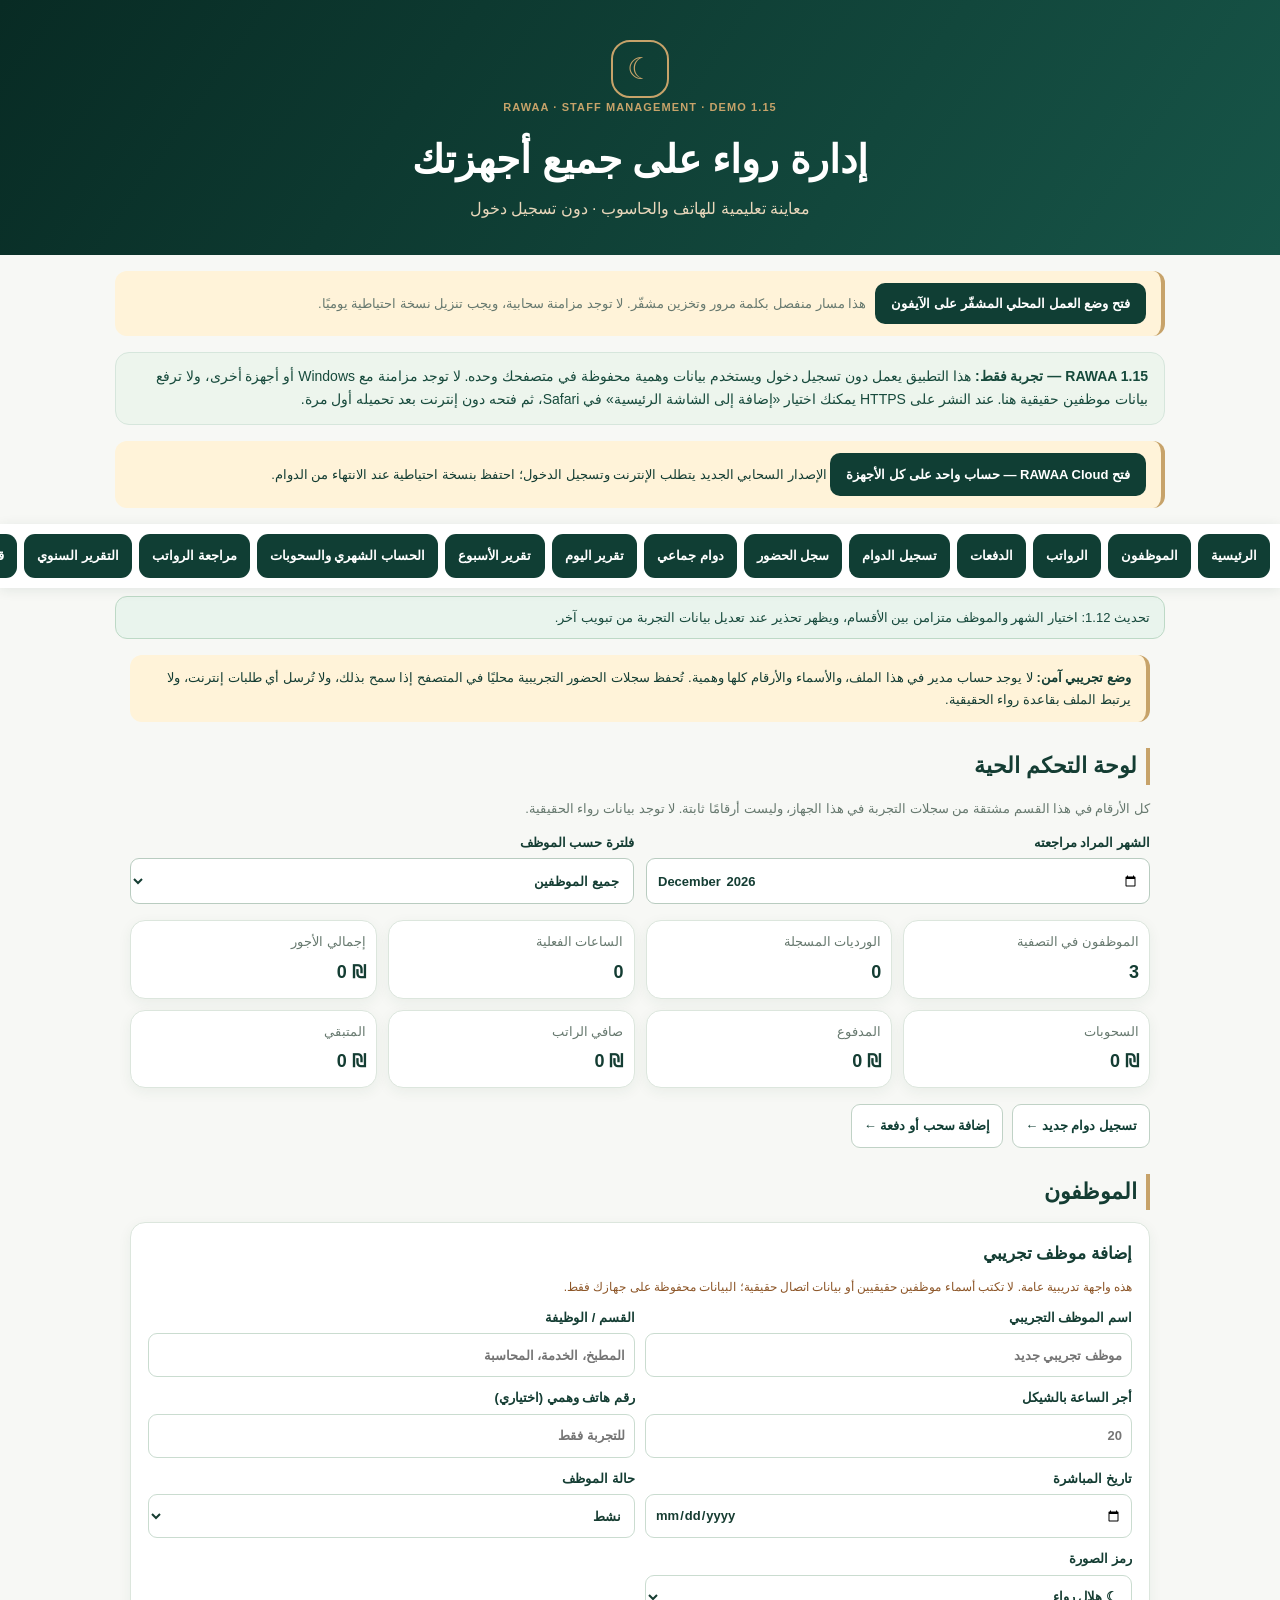
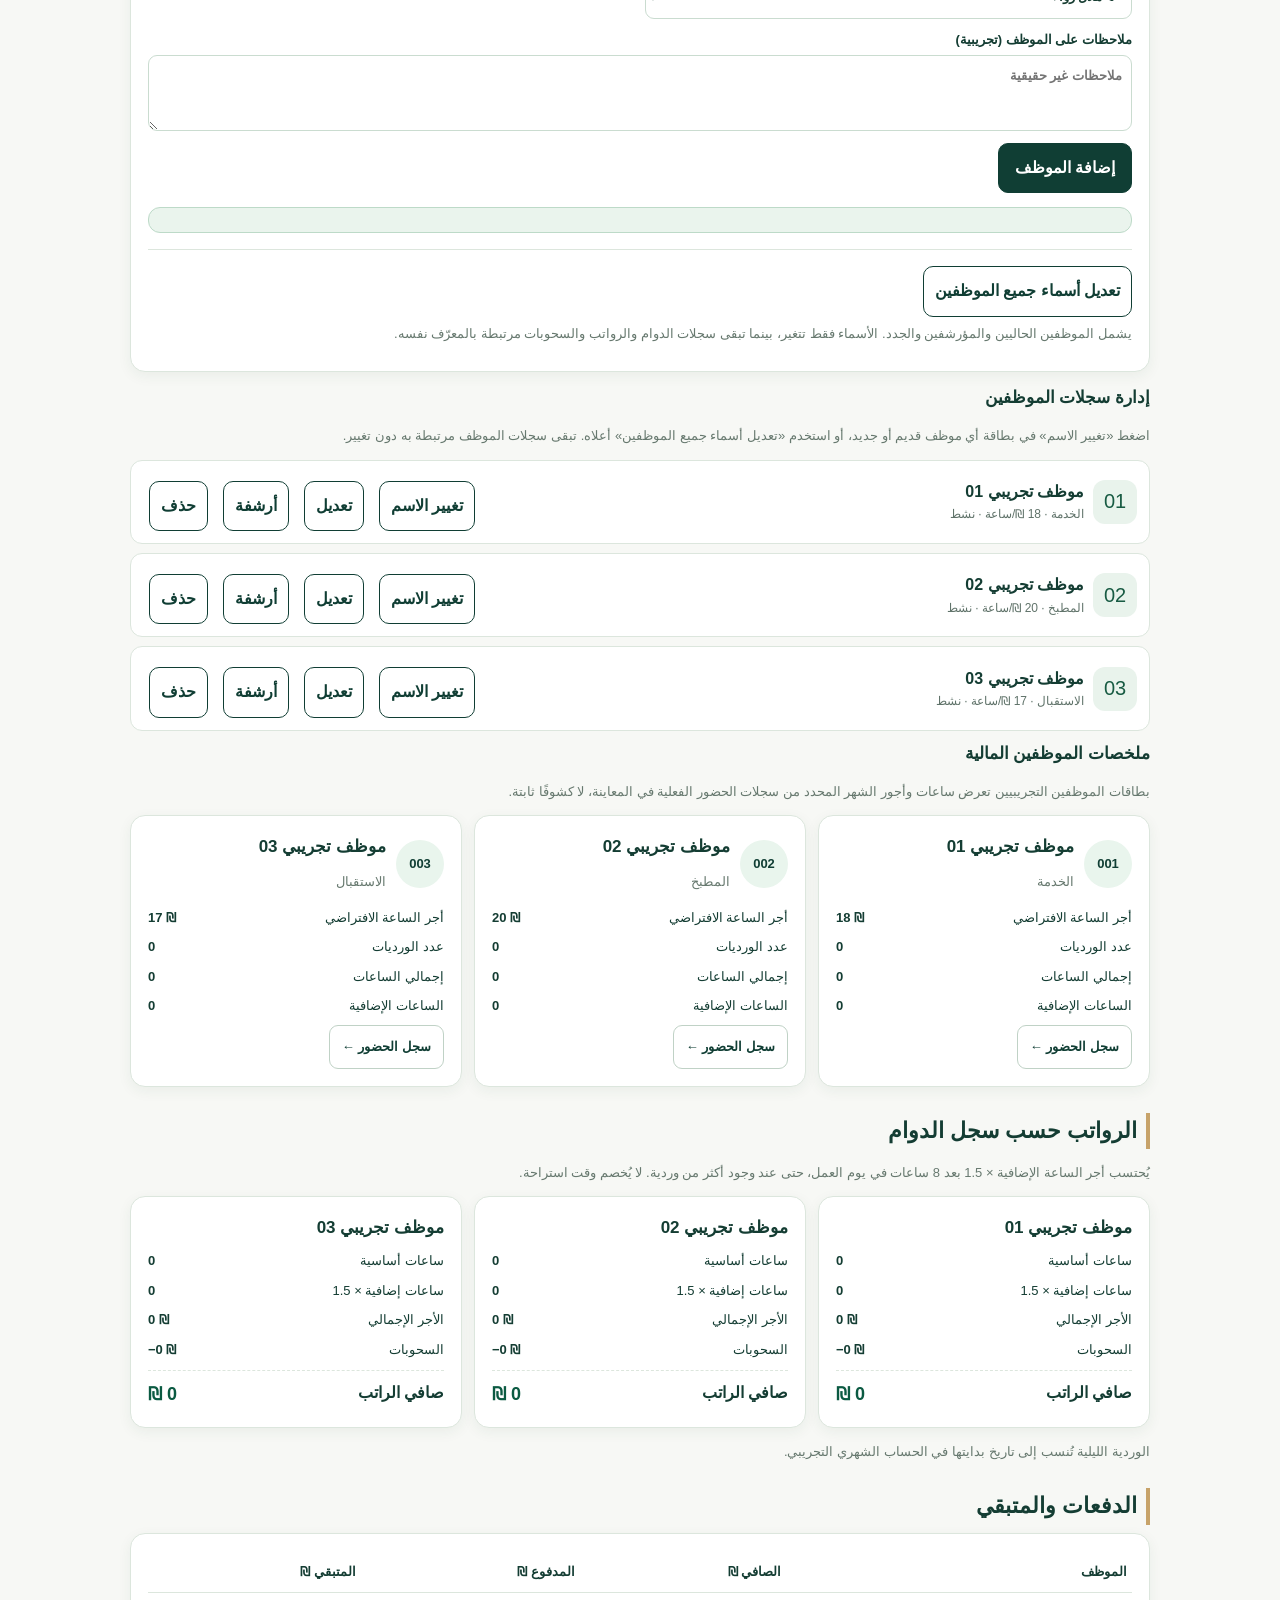
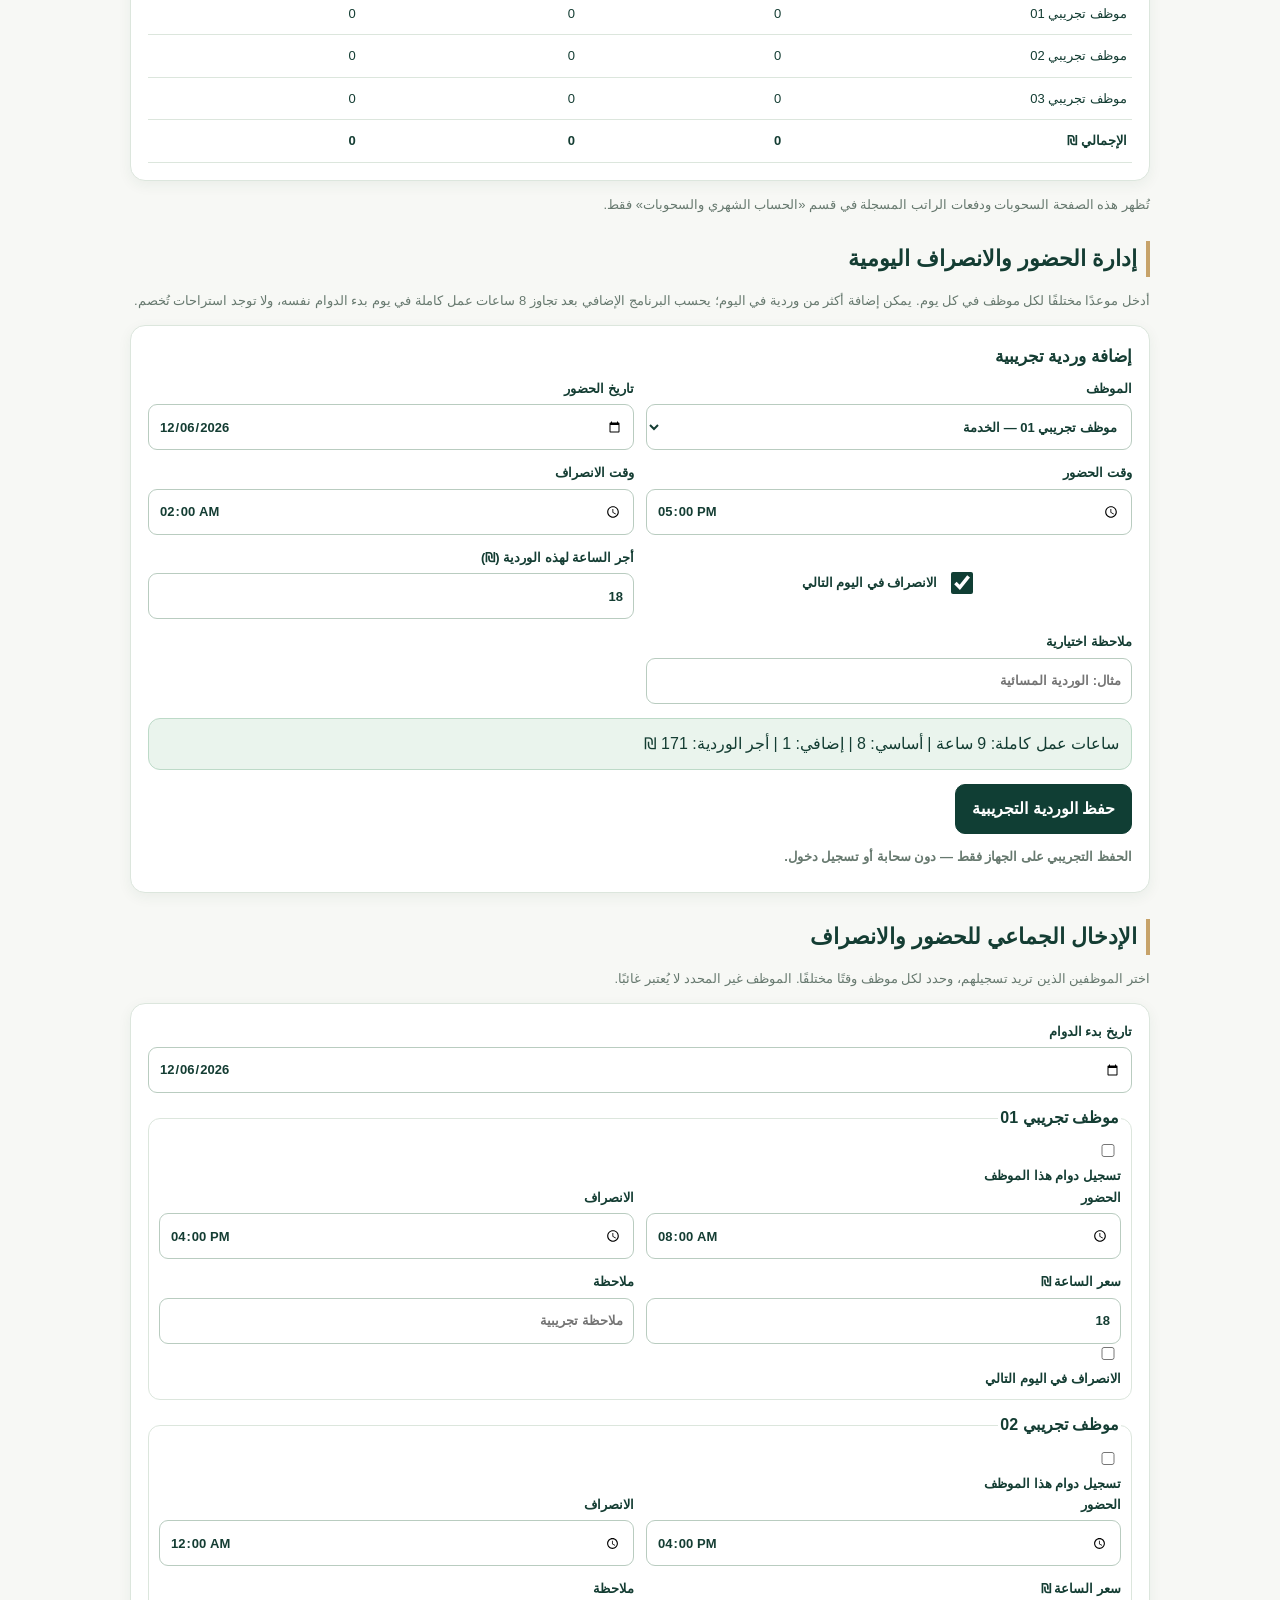
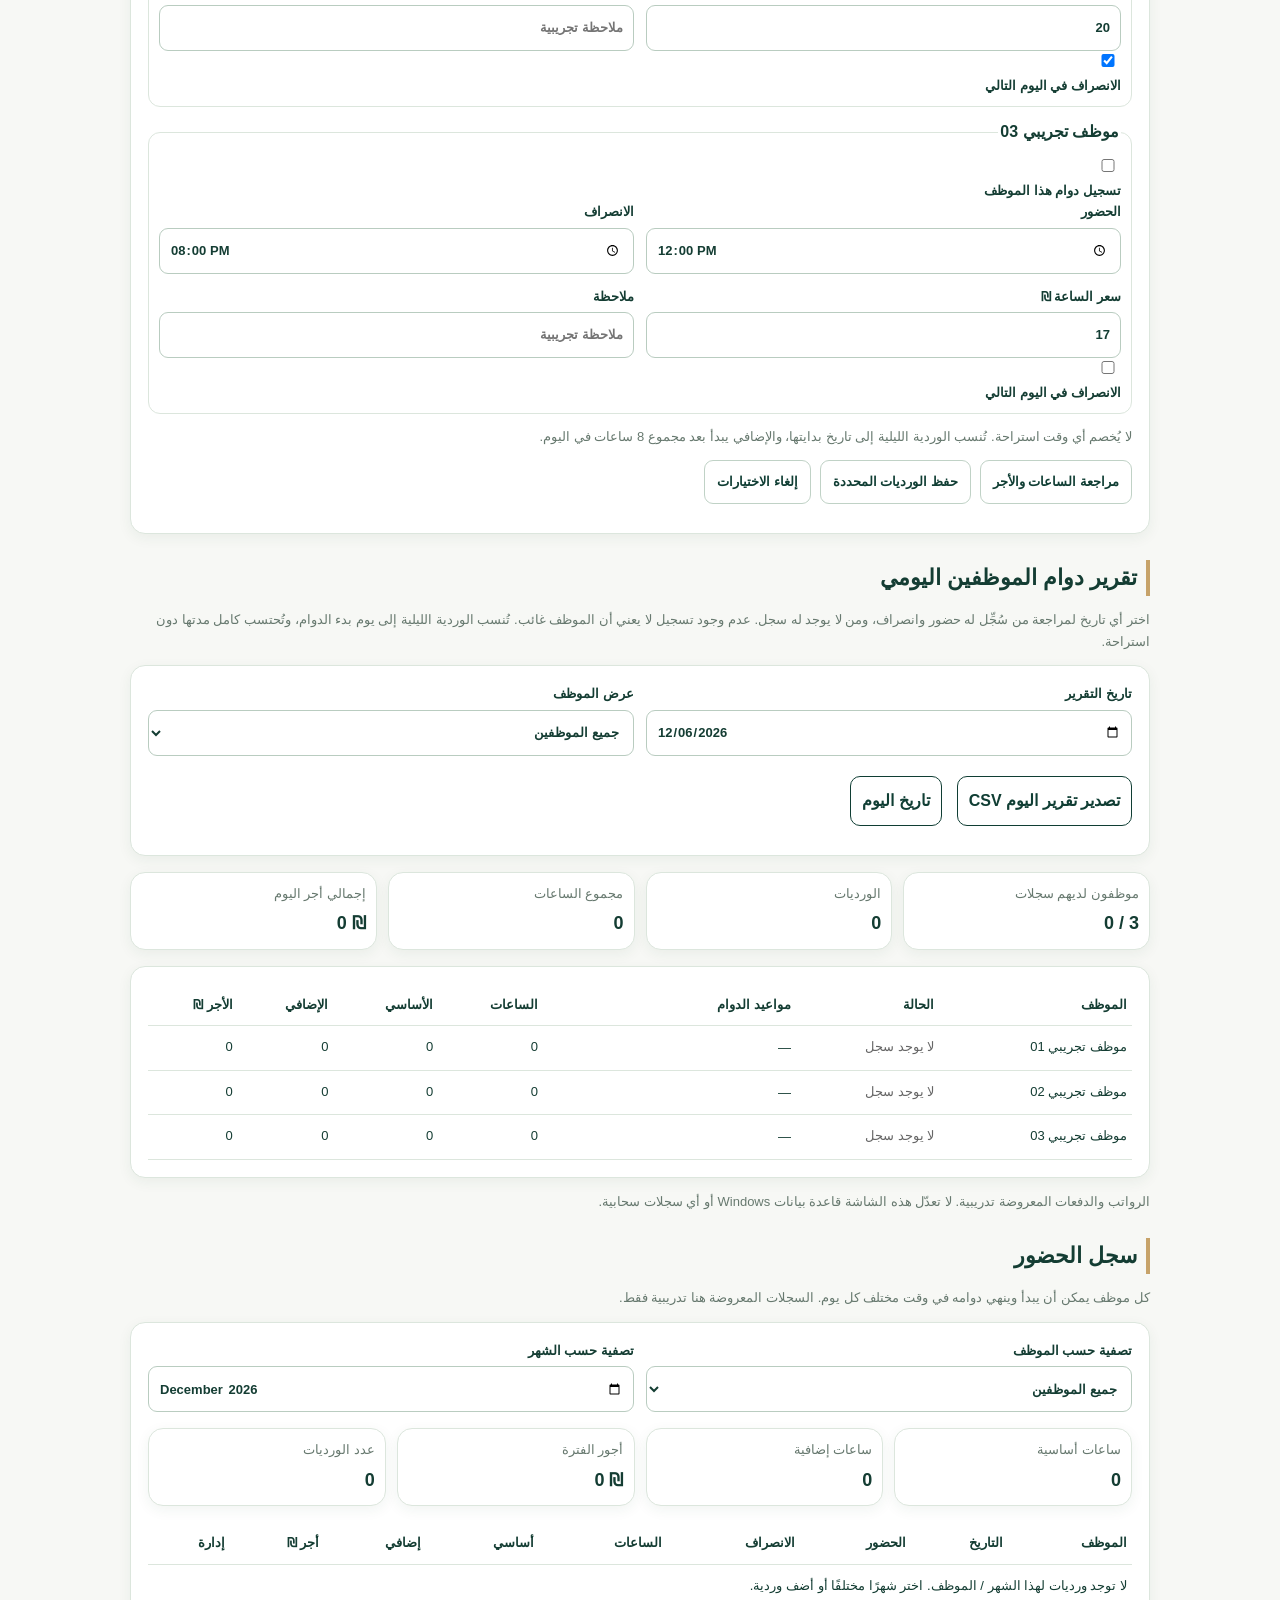
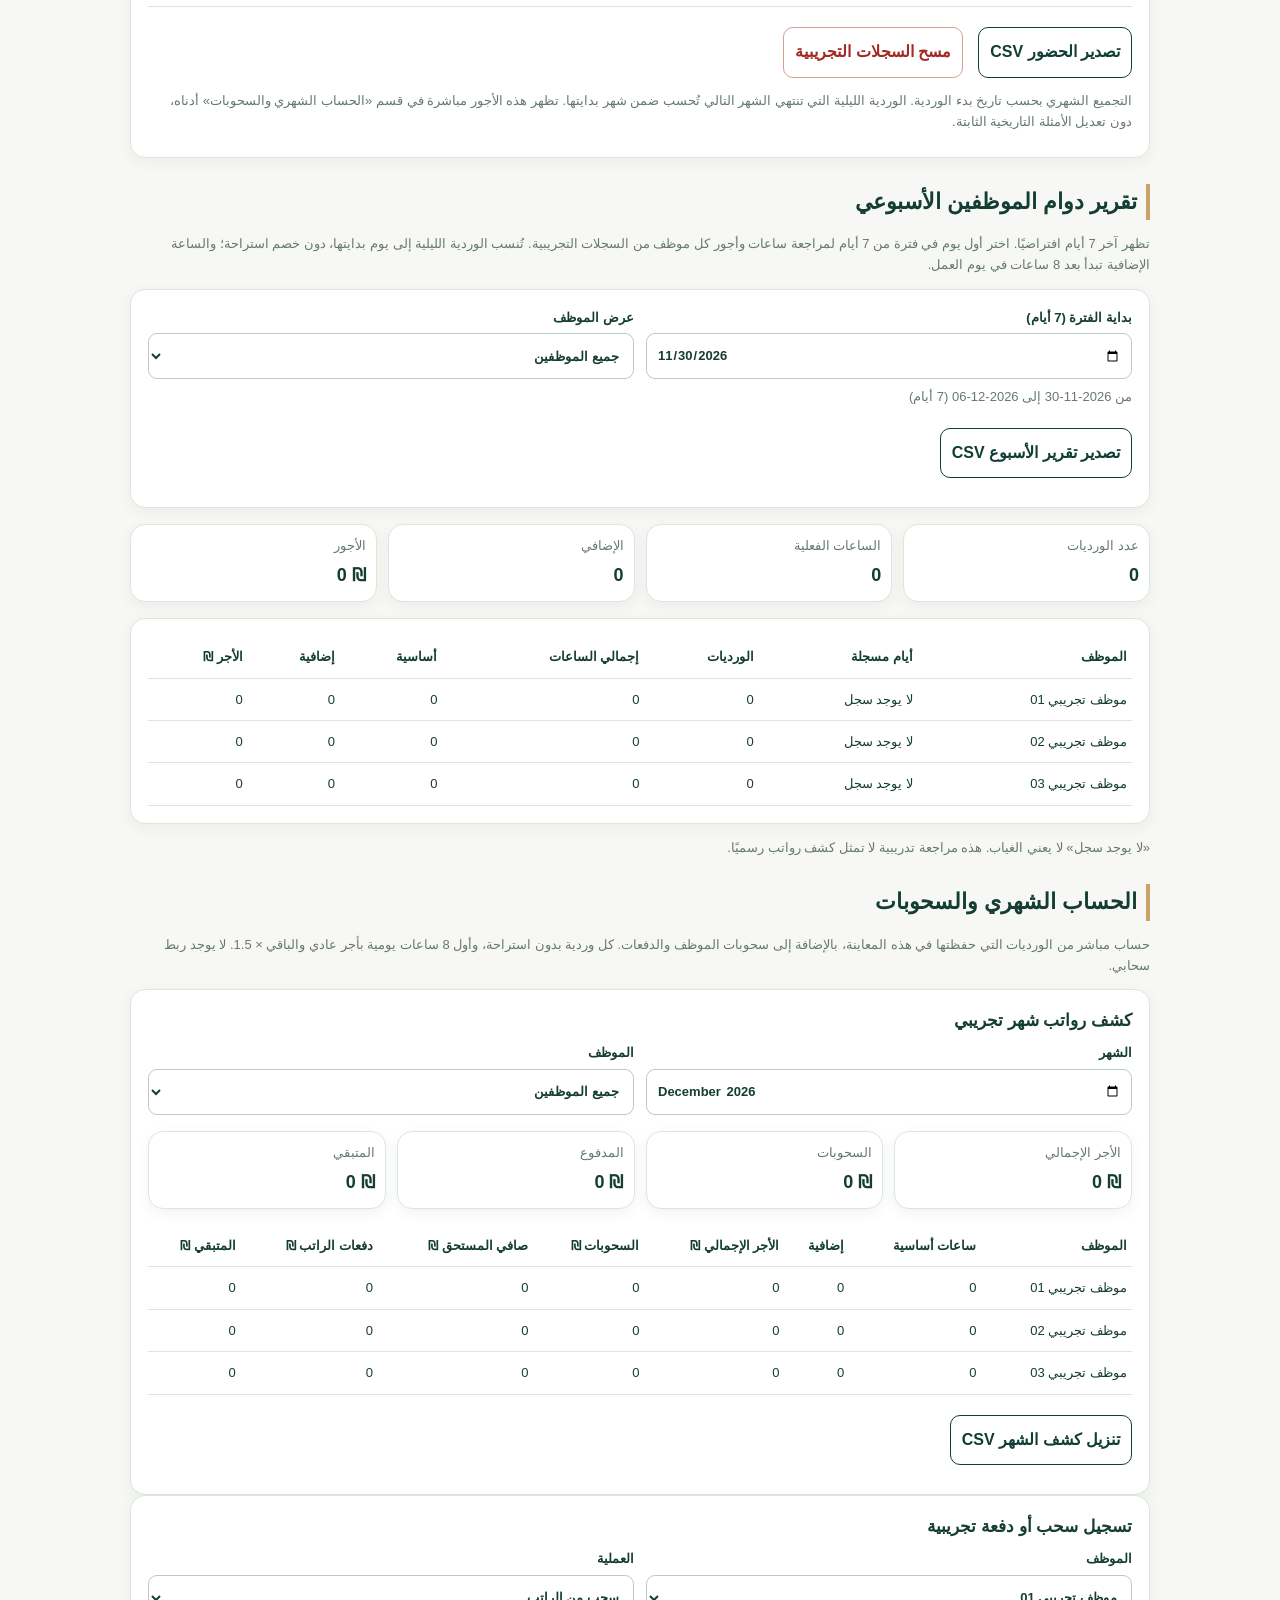
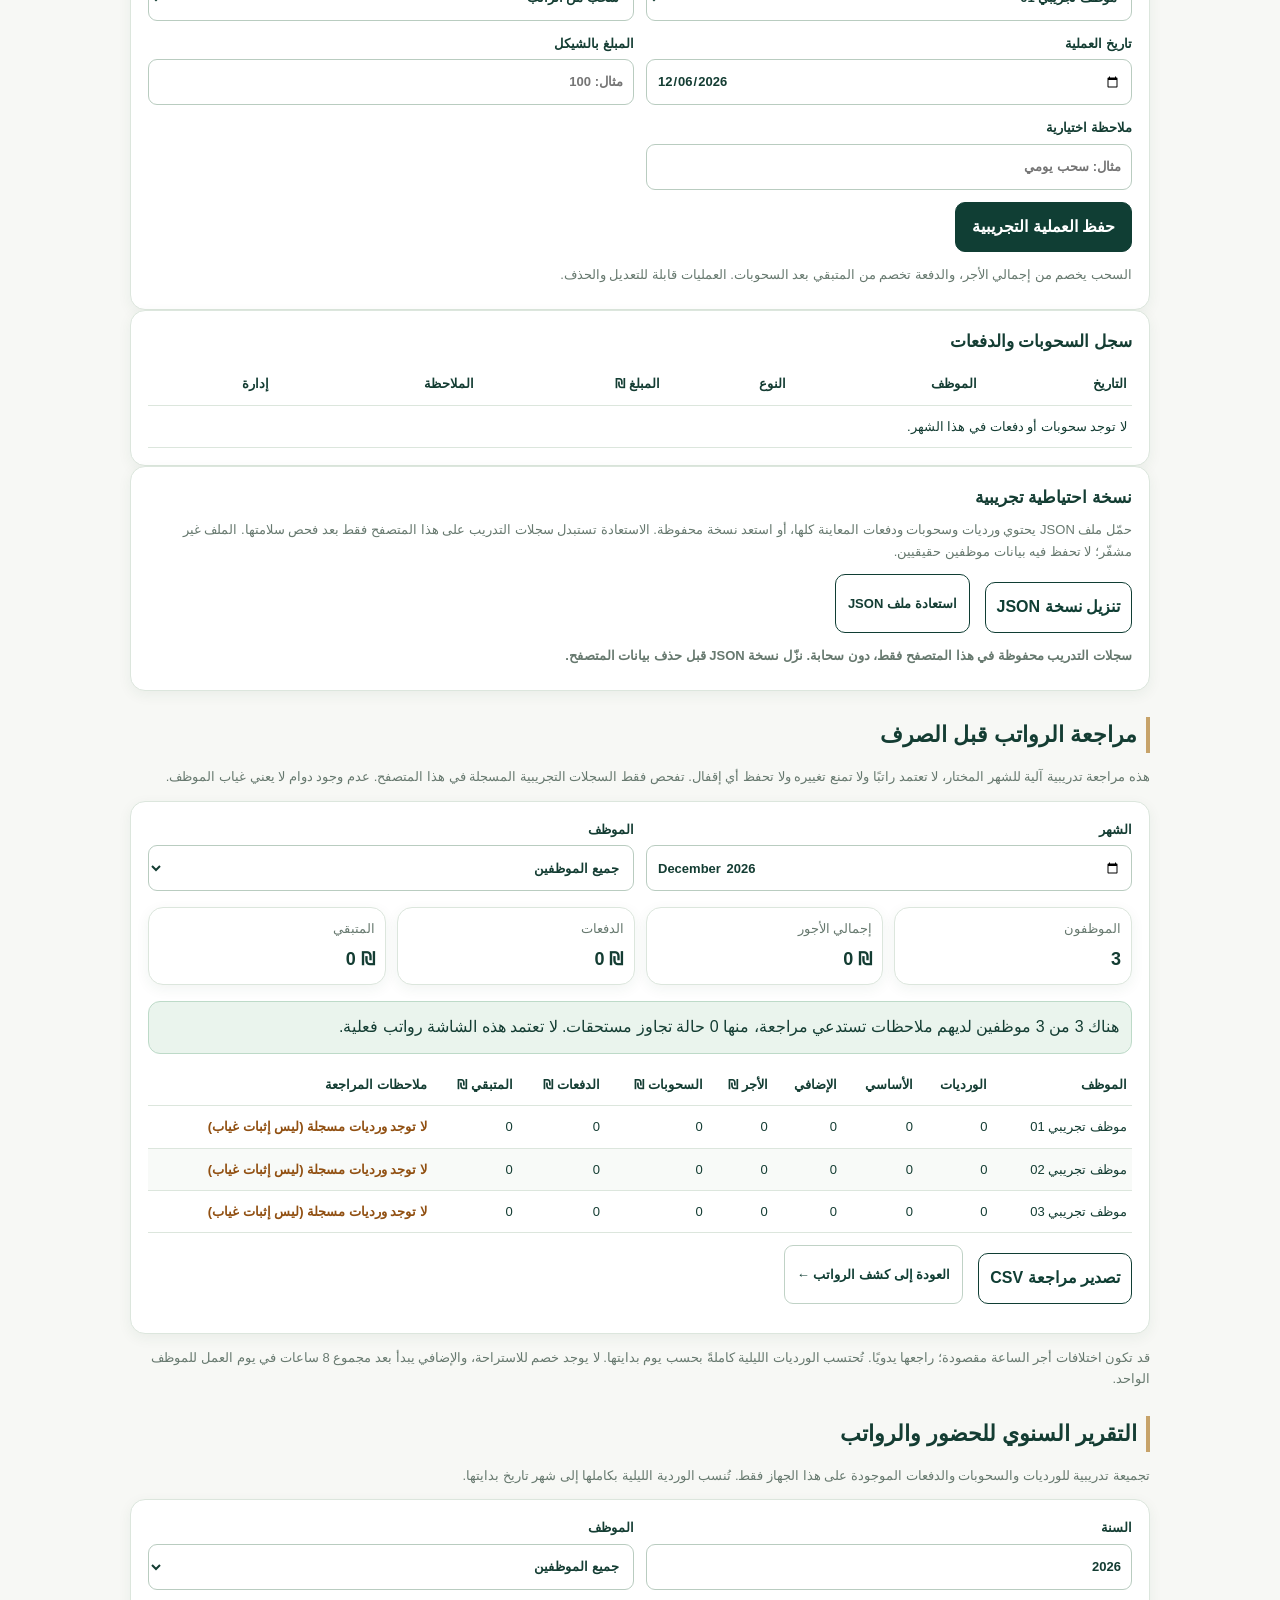
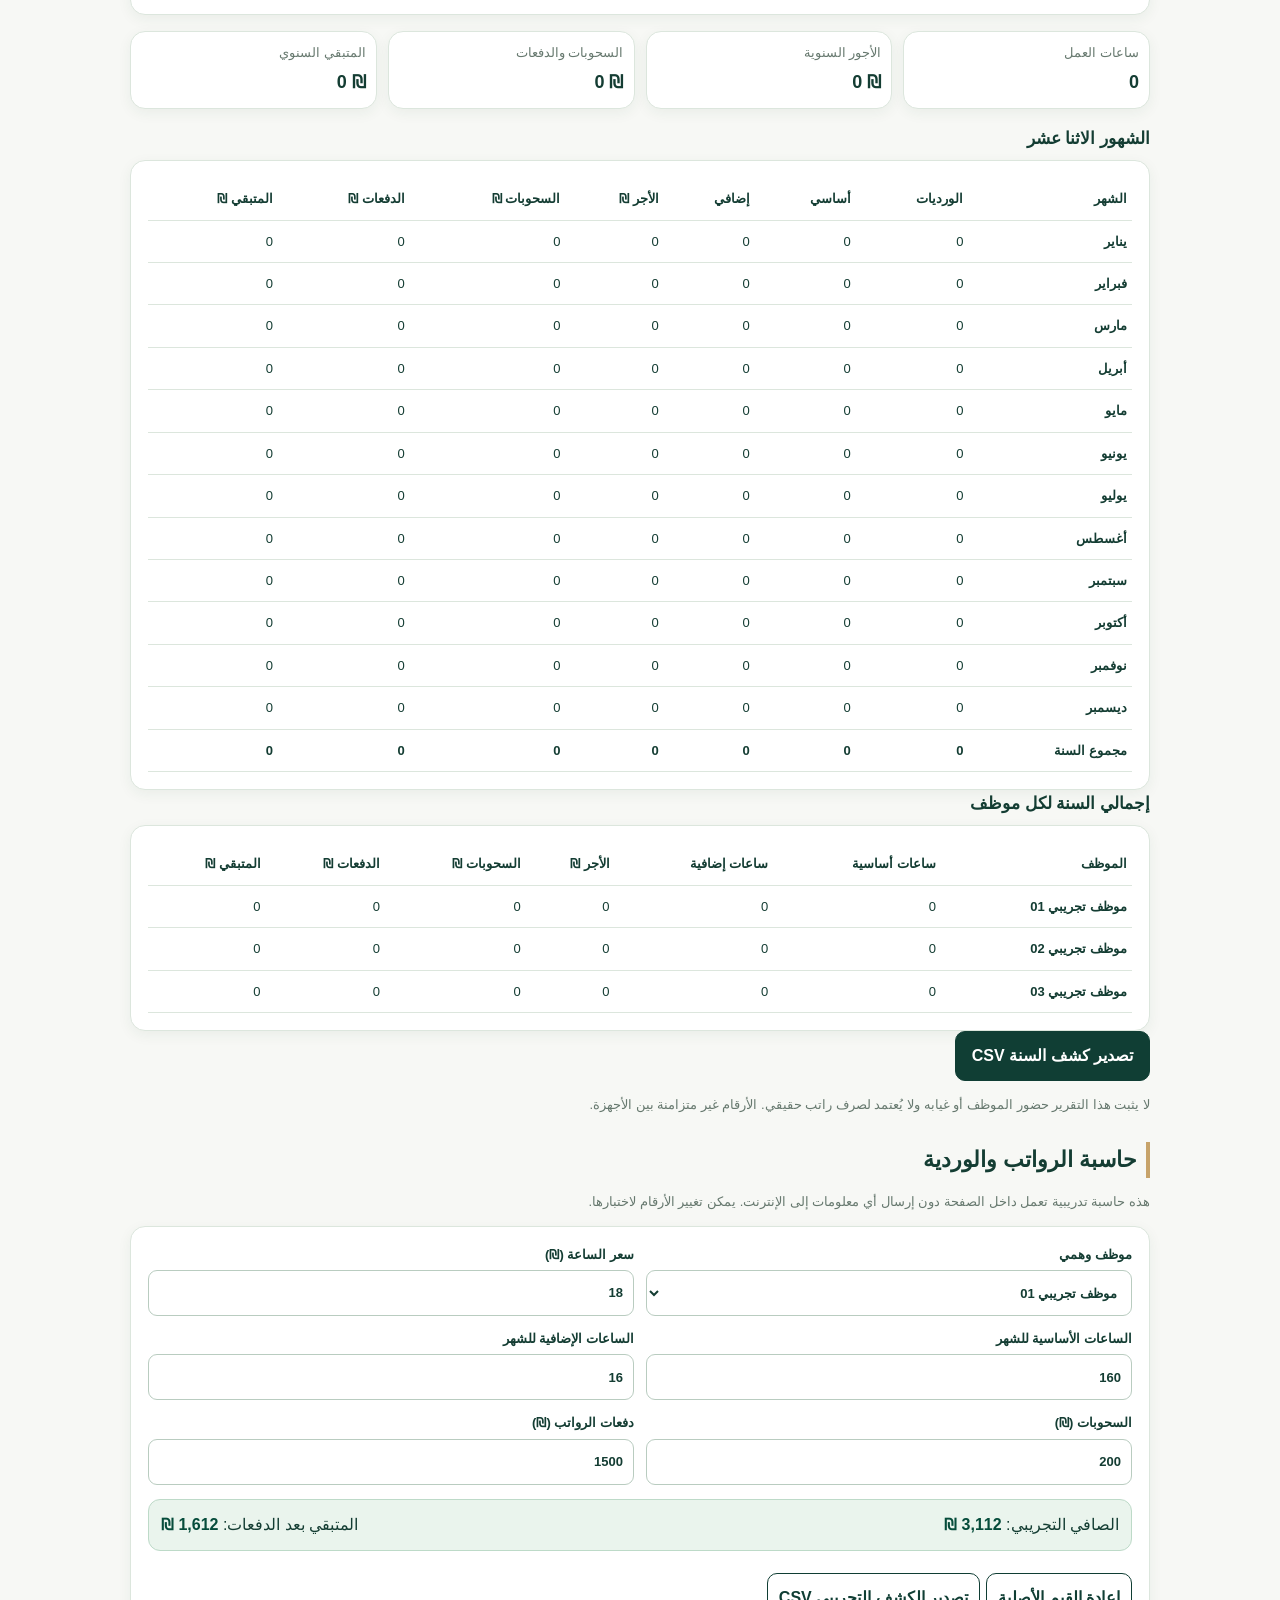
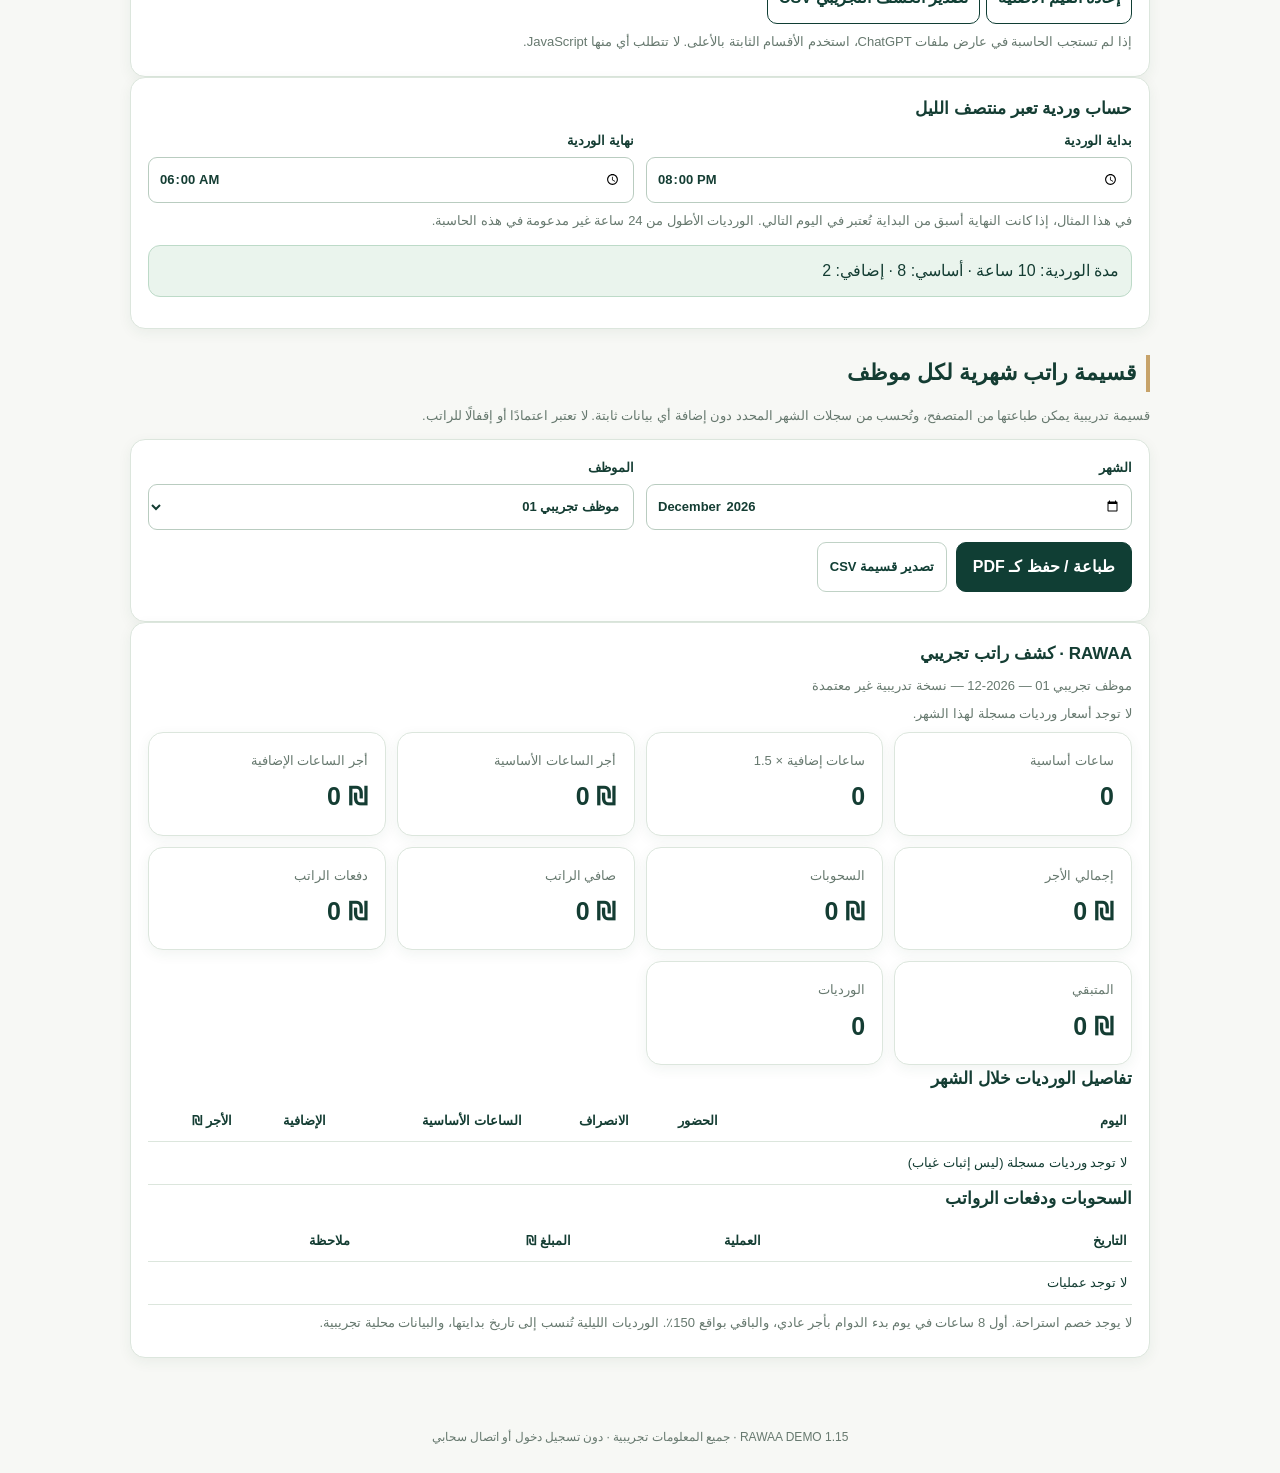
==== commit ef5f1f0e: "RAWAA Cloud 2.0: surface multi-device mode, document RLS, cache cloud scripts" ====
--- a/index.html
+++ b/index.html
@@ -8,7 +8,7 @@
 .rawaa-stale-shield{position:fixed;inset:0;z-index:99999;background:#092e27ed;color:white;display:flex;align-items:center;justify-content:center;padding:20px;direction:rtl}
 .rawaa-stale-shield .rawaa-stale-card{background:#fff;color:#143d33;border-radius:18px;padding:25px;max-width:440px;width:100%;box-shadow:0 15px 70px #0006;text-align:center}
 .rawaa-stale-shield button{font:inherit;background:#103e34;color:#fff;border:0;border-radius:10px;padding:14px 20px;font-weight:750;min-height:48px;cursor:pointer}
-</style><style>@media print{header,nav,footer,main>section:not(#payslip),main>aside,main>.alert,#payslip>.no-print,#payslip>.hint{display:none!important}body{background:#fff}main{max-width:none;padding:0}#payslip{display:block;margin:0}#payslip .tablewrap{overflow:visible}#payslip table{min-width:0;width:100%;table-layout:fixed}#payslip th,#payslip td{white-space:normal;overflow-wrap:anywhere}#payslip thead{display:table-header-group}#payslip tr{break-inside:avoid}#payslip .card{box-shadow:none;border:0;padding:5px}#payslip table{font-size:11px}#payslip .stat{box-shadow:none;padding:7px}#payslip .stats{grid-template-columns:repeat(4,1fr)}@page{size:A4;margin:12mm}}</style></head><body><header><div class="moon">☾</div><div class="tiny">RAWAA · STAFF MANAGEMENT · DEMO 1.15</div><h1>إدارة رواء على جميع أجهزتك</h1><p>معاينة تعليمية للهاتف والحاسوب · دون تسجيل دخول</p></header><aside class="alert" role="note"><a href="./work.html" style="display:inline-block;background:#103e34;color:#fff;font-weight:bold;text-decoration:none;border-radius:10px;padding:10px 16px;margin-left:9px">فتح وضع العمل المحلي المشفّر على الآيفون</a><small>هذا مسار منفصل بكلمة مرور وتخزين مشفّر. لا توجد مزامنة سحابية، ويجب تنزيل نسخة احتياطية يوميًا.</small></aside><aside style="max-width:1050px;margin:12px auto;padding:12px 16px;border:1px solid #d6e6dc;border-radius:14px;background:#edf5ed;color:#174a3c;font-size:14px" role="note"><strong>RAWAA 1.15 — تجربة فقط:</strong> هذا التطبيق يعمل دون تسجيل دخول ويستخدم بيانات وهمية محفوظة في متصفحك وحده. لا توجد مزامنة مع Windows أو أجهزة أخرى، ولا ترفع بيانات موظفين حقيقية هنا. عند النشر على HTTPS يمكنك اختيار «إضافة إلى الشاشة الرئيسية» في Safari، ثم فتحه دون إنترنت بعد تحميله أول مرة.</aside><nav aria-label="أقسام رواء"><a href="#dashboard">الرئيسية</a><a href="#employees">الموظفون</a><a href="#payroll">الرواتب</a><a href="#payments">الدفعات</a><a href="#attendance">تسجيل الدوام</a><a href="#attendance-log">سجل الحضور</a><a href="#bulk-attendance">دوام جماعي</a><a href="#daily-report">تقرير اليوم</a><a href="#weekly-report">تقرير الأسبوع</a><a href="#monthly-ledger">الحساب الشهري والسحوبات</a><a href="#payroll-review">مراجعة الرواتب</a><a href="#annual-report">التقرير السنوي</a><a href="#payslip">قسيمة الراتب</a><a href="#calculator">الحاسبة</a></nav><main><noscript><div class="error" role="alert"><strong>المعاينة التفاعلية لا تعمل في هذا العارض.</strong> افتح الملف عبر متصفح يدعم JavaScript أو رابط HTTPS عند توفره. يمكنك قراءة شرح الأقسام، لكن لا تعتمد على الأرقام الفارغة ولا تُدخل بيانات موظفين حقيقية.</div></noscript><div class="alert" role="note"><strong>وضع تجريبي آمن:</strong> لا يوجد حساب مدير في هذا الملف، والأسماء والأرقام كلها وهمية. تُحفظ سجلات الحضور التجريبية محليًا في المتصفح إذا سمح بذلك، ولا تُرسل أي طلبات إنترنت، ولا يرتبط الملف بقاعدة رواء الحقيقية.</div><section id="dashboard"><h2>لوحة التحكم الحية</h2><p class="hint">كل الأرقام في هذا القسم مشتقة من سجلات التجربة في هذا الجهاز، وليست أرقامًا ثابتة. لا توجد بيانات رواء الحقيقية.</p><div class="formgrid"><label>الشهر المراد مراجعته<input id="dash-month" type="month" value="2026-10"/></label><label>فلترة حسب الموظف<select id="dash-filter"><option value="all">جميع الموظفين</option><option value="001">موظف تجريبي 01</option><option value="002">موظف تجريبي 02</option><option value="003">موظف تجريبي 03</option></select></label></div><div aria-live="polite" class="stats mini-stats" id="live-dashboard-stats"></div><div class="warning" hidden="" id="live-dashboard-warning"></div><div class="actions"><a href="#attendance">تسجيل دوام جديد ←</a><a href="#monthly-ledger">إضافة سحب أو دفعة ←</a></div></section><section id="employees"><h2>الموظفون</h2><div class="staff-manage-panel" id="staff-manager">
+</style><style>@media print{header,nav,footer,main>section:not(#payslip),main>aside,main>.alert,#payslip>.no-print,#payslip>.hint{display:none!important}body{background:#fff}main{max-width:none;padding:0}#payslip{display:block;margin:0}#payslip .tablewrap{overflow:visible}#payslip table{min-width:0;width:100%;table-layout:fixed}#payslip th,#payslip td{white-space:normal;overflow-wrap:anywhere}#payslip thead{display:table-header-group}#payslip tr{break-inside:avoid}#payslip .card{box-shadow:none;border:0;padding:5px}#payslip table{font-size:11px}#payslip .stat{box-shadow:none;padding:7px}#payslip .stats{grid-template-columns:repeat(4,1fr)}@page{size:A4;margin:12mm}}</style></head><body><header><div class="moon">☾</div><div class="tiny">RAWAA · STAFF MANAGEMENT · DEMO 1.15</div><h1>إدارة رواء على جميع أجهزتك</h1><p>معاينة تعليمية للهاتف والحاسوب · دون تسجيل دخول</p></header><aside class="alert" role="note"><a href="./work.html" style="display:inline-block;background:#103e34;color:#fff;font-weight:bold;text-decoration:none;border-radius:10px;padding:10px 16px;margin-left:9px">فتح وضع العمل المحلي المشفّر على الآيفون</a><small>هذا مسار منفصل بكلمة مرور وتخزين مشفّر. لا توجد مزامنة سحابية، ويجب تنزيل نسخة احتياطية يوميًا.</small></aside><aside style="max-width:1050px;margin:12px auto;padding:12px 16px;border:1px solid #d6e6dc;border-radius:14px;background:#edf5ed;color:#174a3c;font-size:14px" role="note"><strong>RAWAA 1.15 — تجربة فقط:</strong> هذا التطبيق يعمل دون تسجيل دخول ويستخدم بيانات وهمية محفوظة في متصفحك وحده. لا توجد مزامنة مع Windows أو أجهزة أخرى، ولا ترفع بيانات موظفين حقيقية هنا. عند النشر على HTTPS يمكنك اختيار «إضافة إلى الشاشة الرئيسية» في Safari، ثم فتحه دون إنترنت بعد تحميله أول مرة.</aside><aside class="alert" role="note"><a href="./cloud.html" style="display:inline-block;background:#103e34;color:white;text-decoration:none;font-weight:800;padding:11px 16px;border-radius:10px">فتح RAWAA Cloud — حساب واحد على كل الأجهزة</a><span> الإصدار السحابي الجديد يتطلب الإنترنت وتسجيل الدخول؛ احتفظ بنسخة احتياطية عند الانتهاء من الدوام.</span></aside><nav aria-label="أقسام رواء"><a href="#dashboard">الرئيسية</a><a href="#employees">الموظفون</a><a href="#payroll">الرواتب</a><a href="#payments">الدفعات</a><a href="#attendance">تسجيل الدوام</a><a href="#attendance-log">سجل الحضور</a><a href="#bulk-attendance">دوام جماعي</a><a href="#daily-report">تقرير اليوم</a><a href="#weekly-report">تقرير الأسبوع</a><a href="#monthly-ledger">الحساب الشهري والسحوبات</a><a href="#payroll-review">مراجعة الرواتب</a><a href="#annual-report">التقرير السنوي</a><a href="#payslip">قسيمة الراتب</a><a href="#calculator">الحاسبة</a></nav><main><noscript><div class="error" role="alert"><strong>المعاينة التفاعلية لا تعمل في هذا العارض.</strong> افتح الملف عبر متصفح يدعم JavaScript أو رابط HTTPS عند توفره. يمكنك قراءة شرح الأقسام، لكن لا تعتمد على الأرقام الفارغة ولا تُدخل بيانات موظفين حقيقية.</div></noscript><div class="alert" role="note"><strong>وضع تجريبي آمن:</strong> لا يوجد حساب مدير في هذا الملف، والأسماء والأرقام كلها وهمية. تُحفظ سجلات الحضور التجريبية محليًا في المتصفح إذا سمح بذلك، ولا تُرسل أي طلبات إنترنت، ولا يرتبط الملف بقاعدة رواء الحقيقية.</div><section id="dashboard"><h2>لوحة التحكم الحية</h2><p class="hint">كل الأرقام في هذا القسم مشتقة من سجلات التجربة في هذا الجهاز، وليست أرقامًا ثابتة. لا توجد بيانات رواء الحقيقية.</p><div class="formgrid"><label>الشهر المراد مراجعته<input id="dash-month" type="month" value="2026-10"/></label><label>فلترة حسب الموظف<select id="dash-filter"><option value="all">جميع الموظفين</option><option value="001">موظف تجريبي 01</option><option value="002">موظف تجريبي 02</option><option value="003">موظف تجريبي 03</option></select></label></div><div aria-live="polite" class="stats mini-stats" id="live-dashboard-stats"></div><div class="warning" hidden="" id="live-dashboard-warning"></div><div class="actions"><a href="#attendance">تسجيل دوام جديد ←</a><a href="#monthly-ledger">إضافة سحب أو دفعة ←</a></div></section><section id="employees"><h2>الموظفون</h2><div class="staff-manage-panel" id="staff-manager">
 <h3 id="staff-form-title">إضافة موظف تجريبي</h3>
 <p class="staff-storage-notice">هذه واجهة تدريبية عامة. لا تكتب أسماء موظفين حقيقيين أو بيانات اتصال حقيقية؛ البيانات محفوظة على جهازك فقط.</p>
 <form id="staff-form" novalidate>
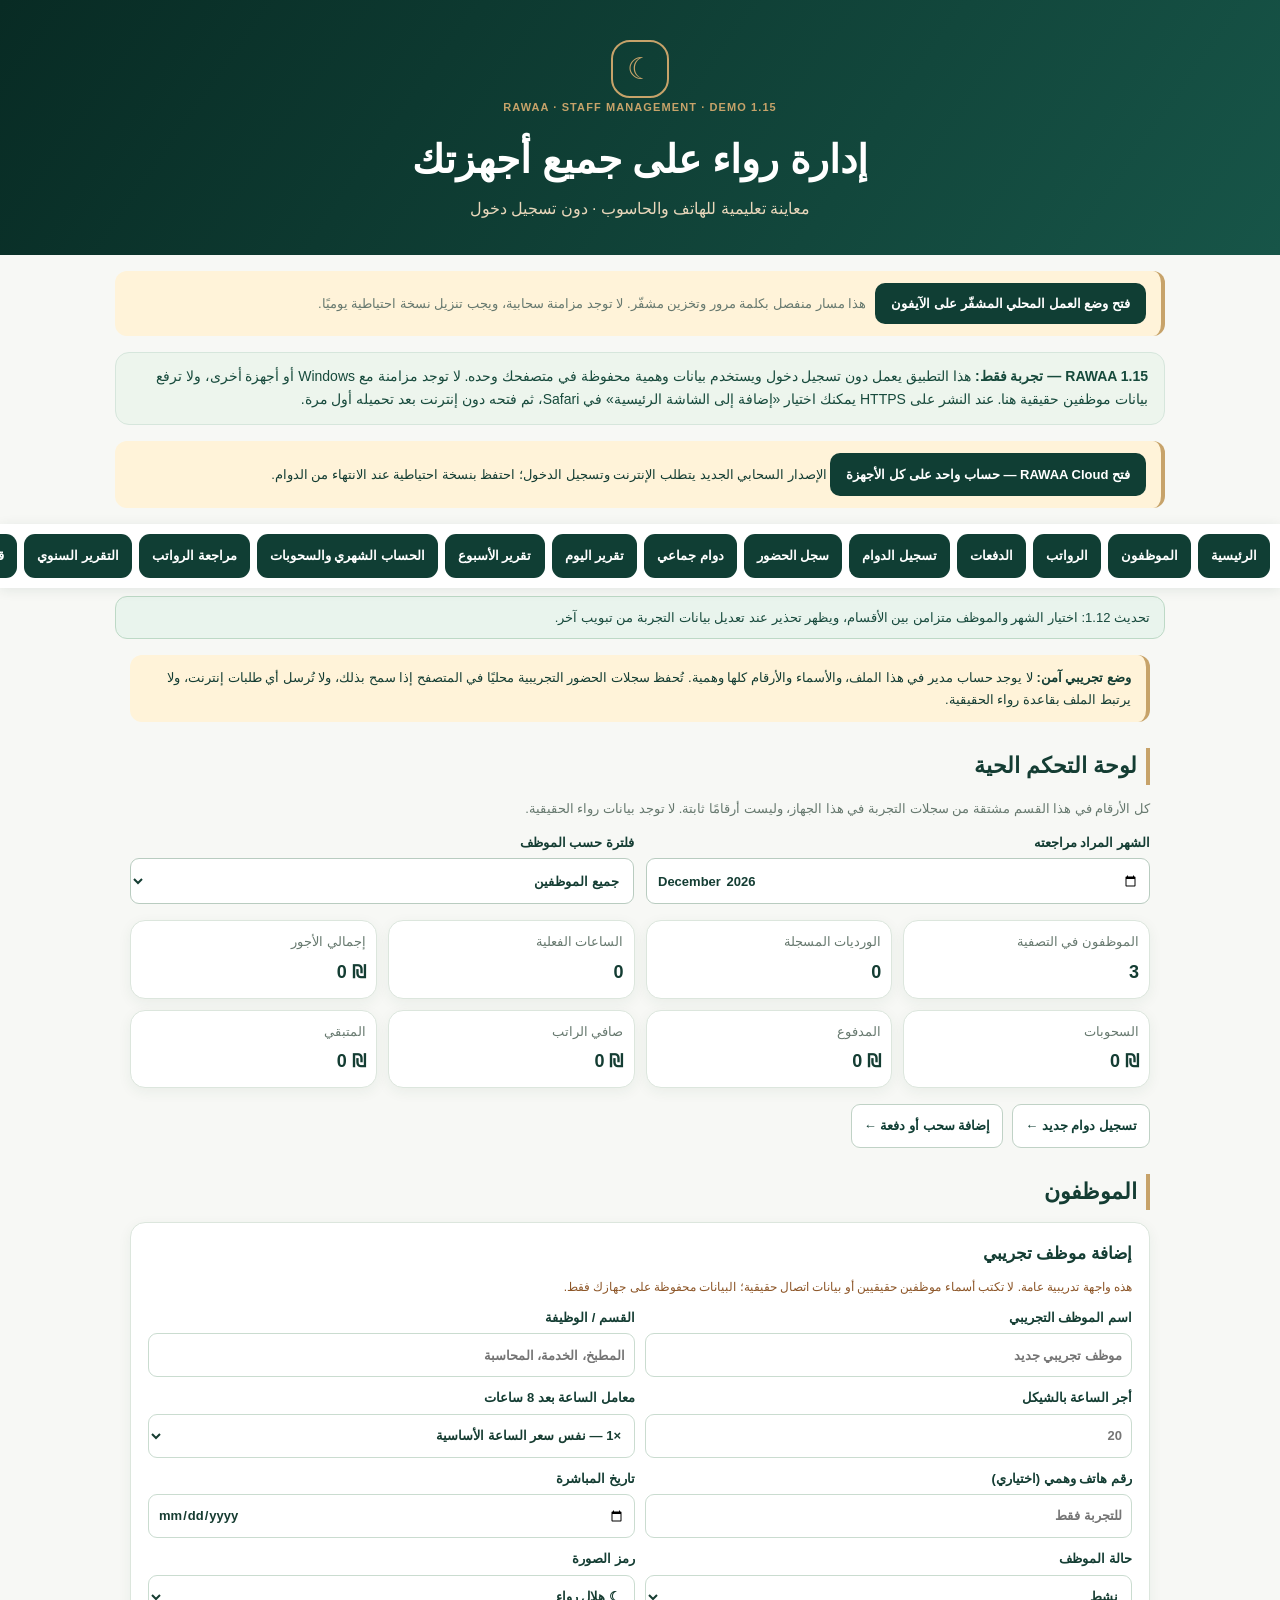
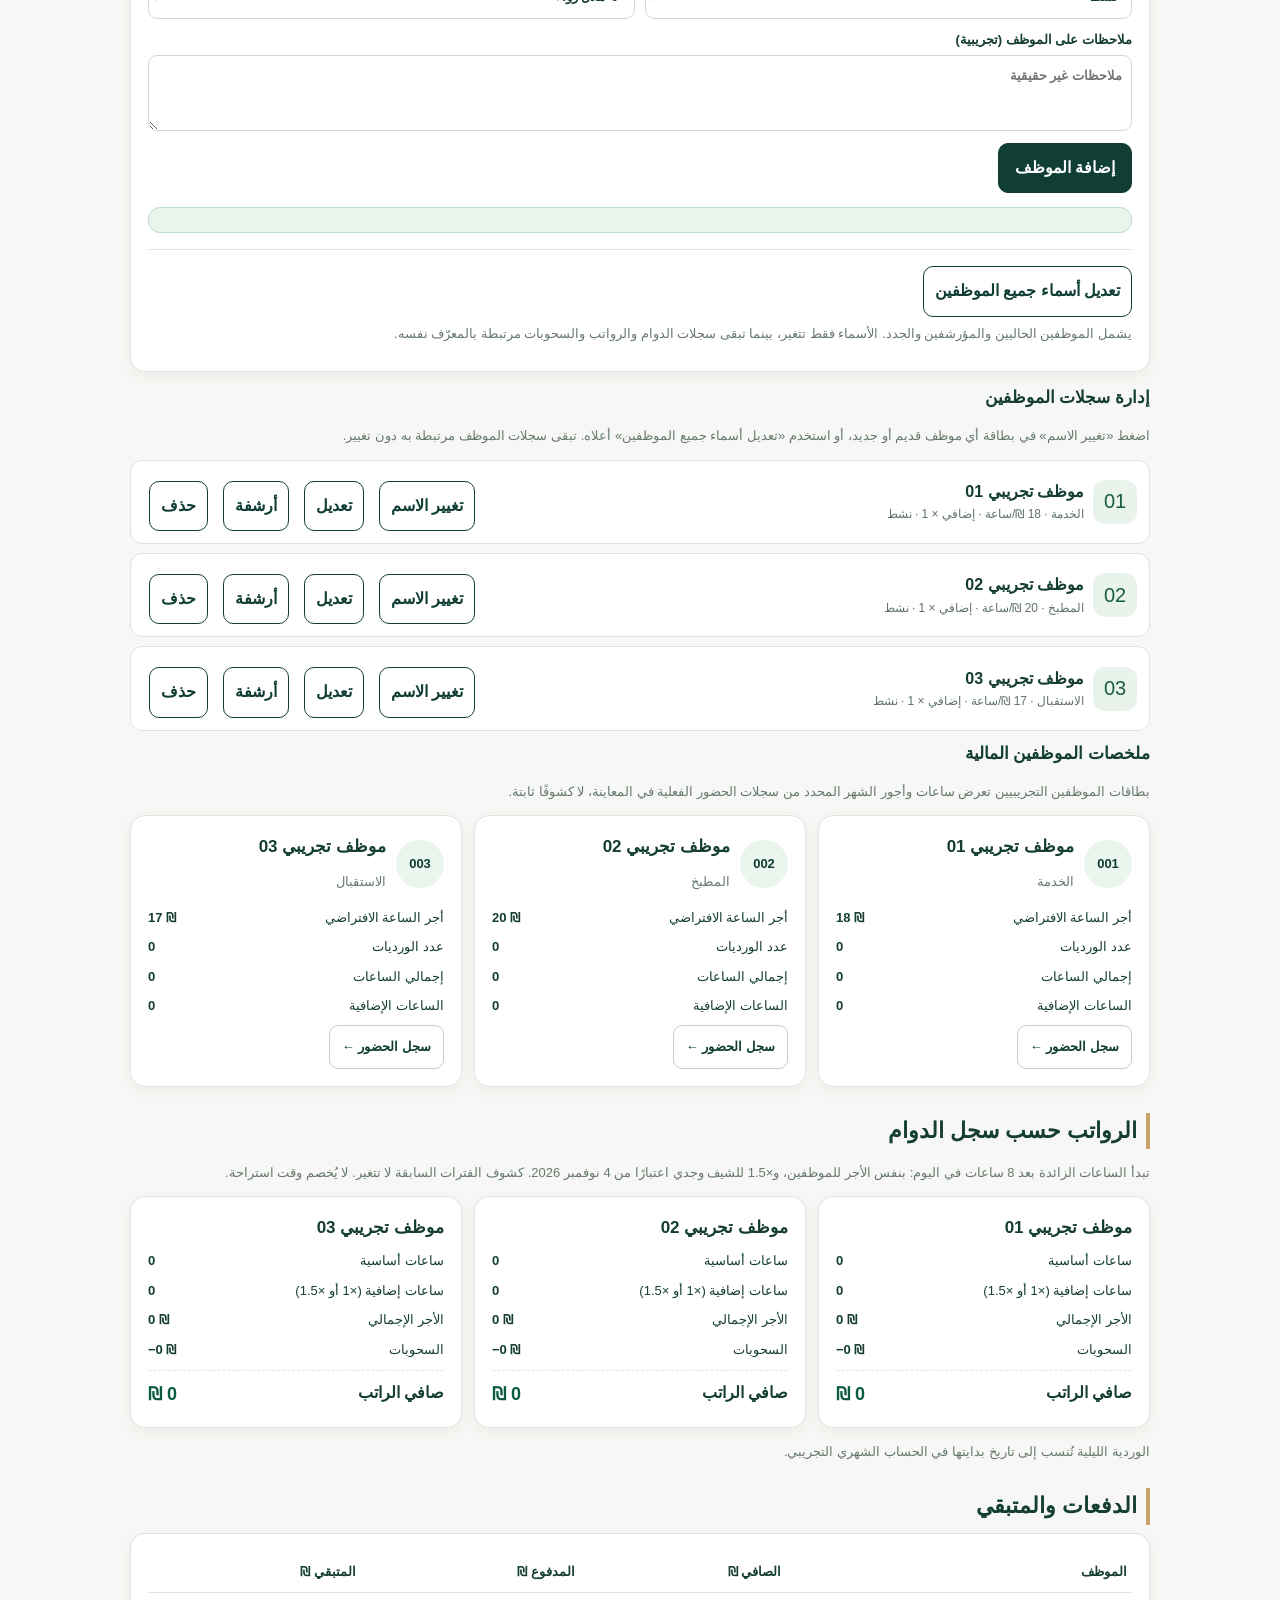
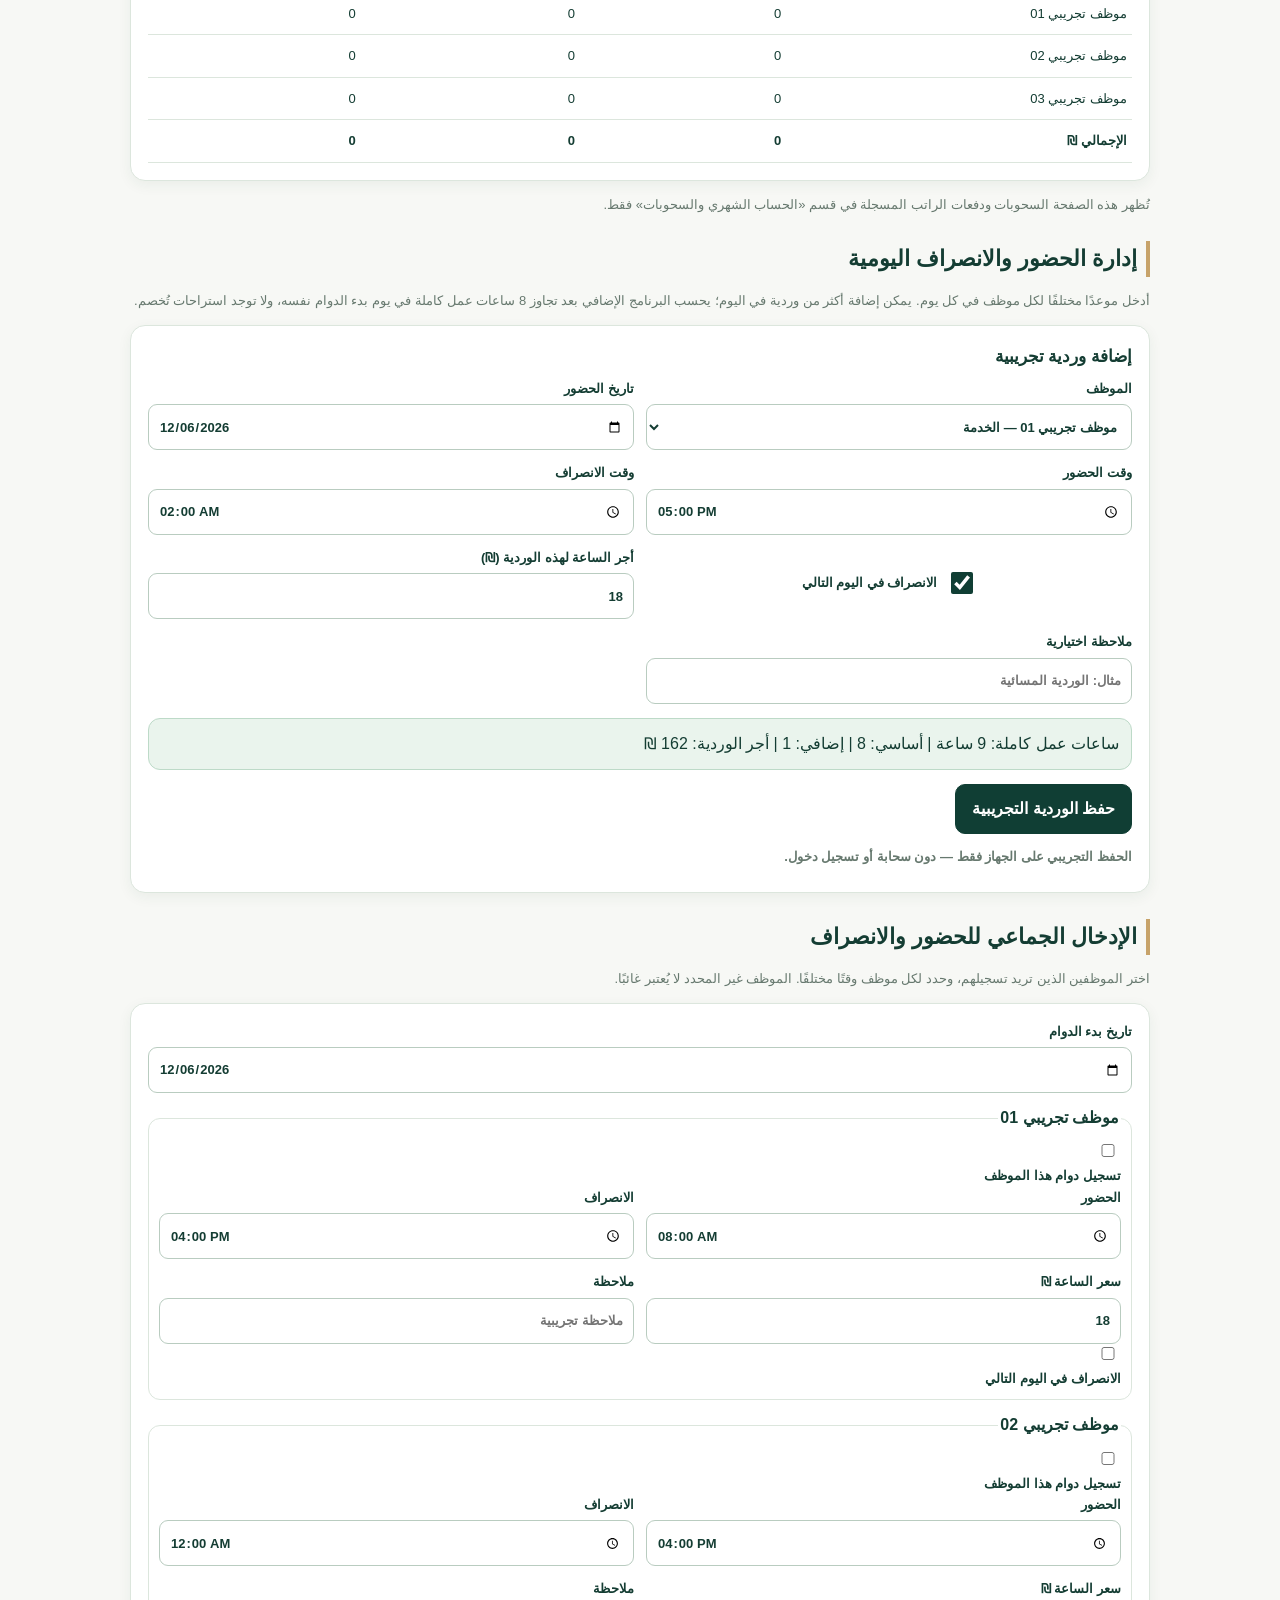
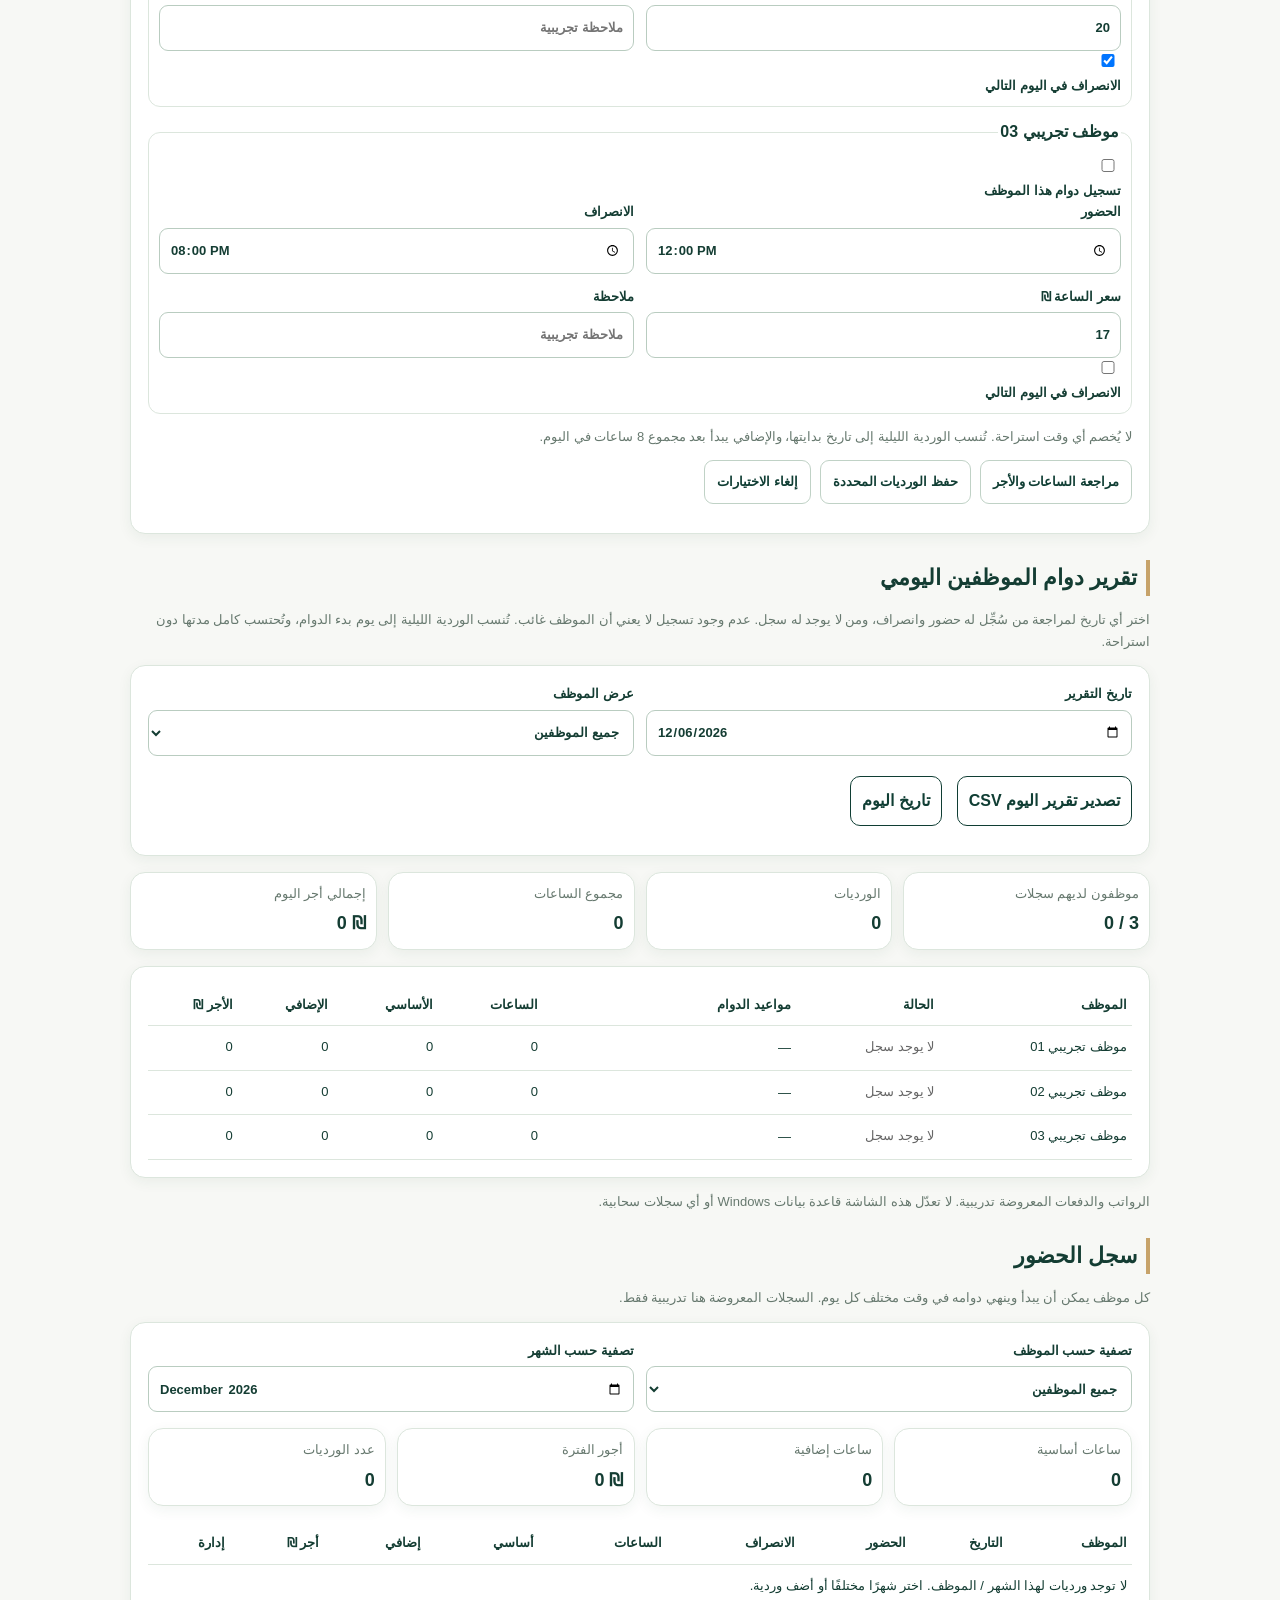
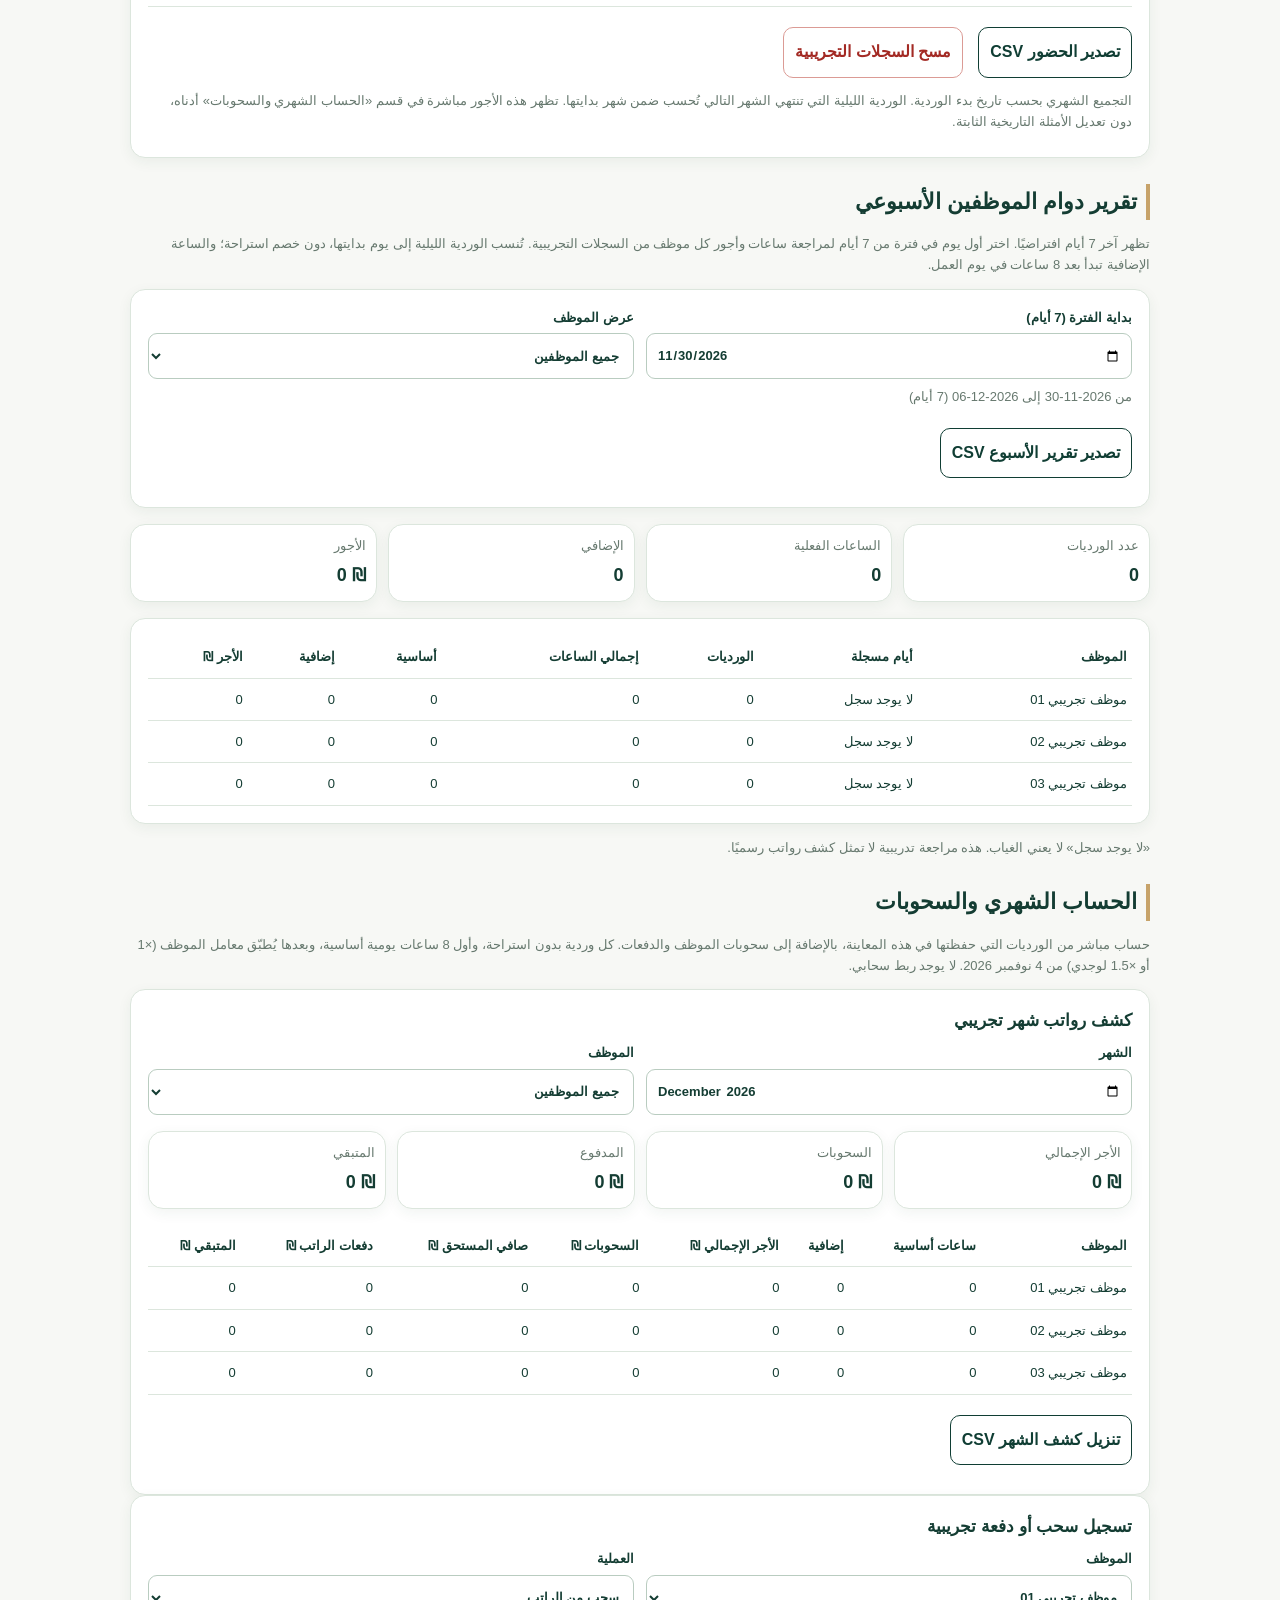
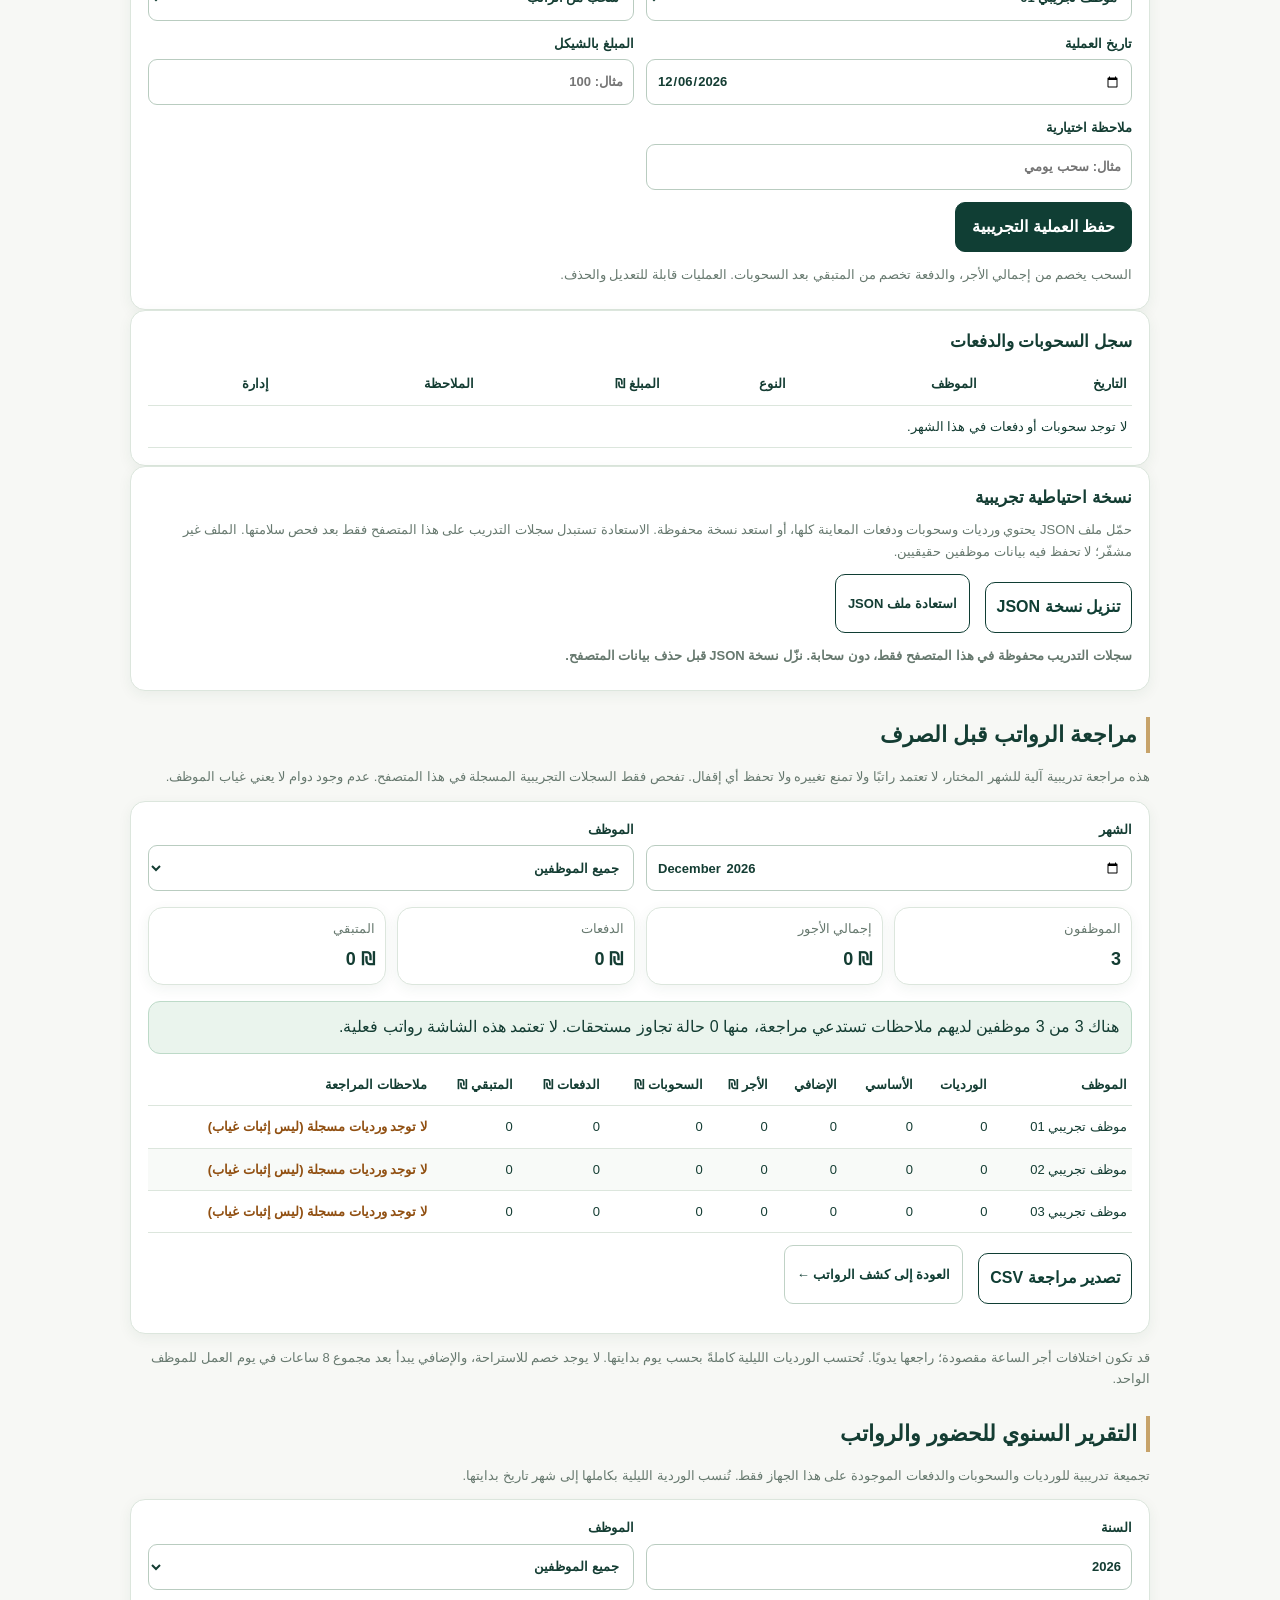
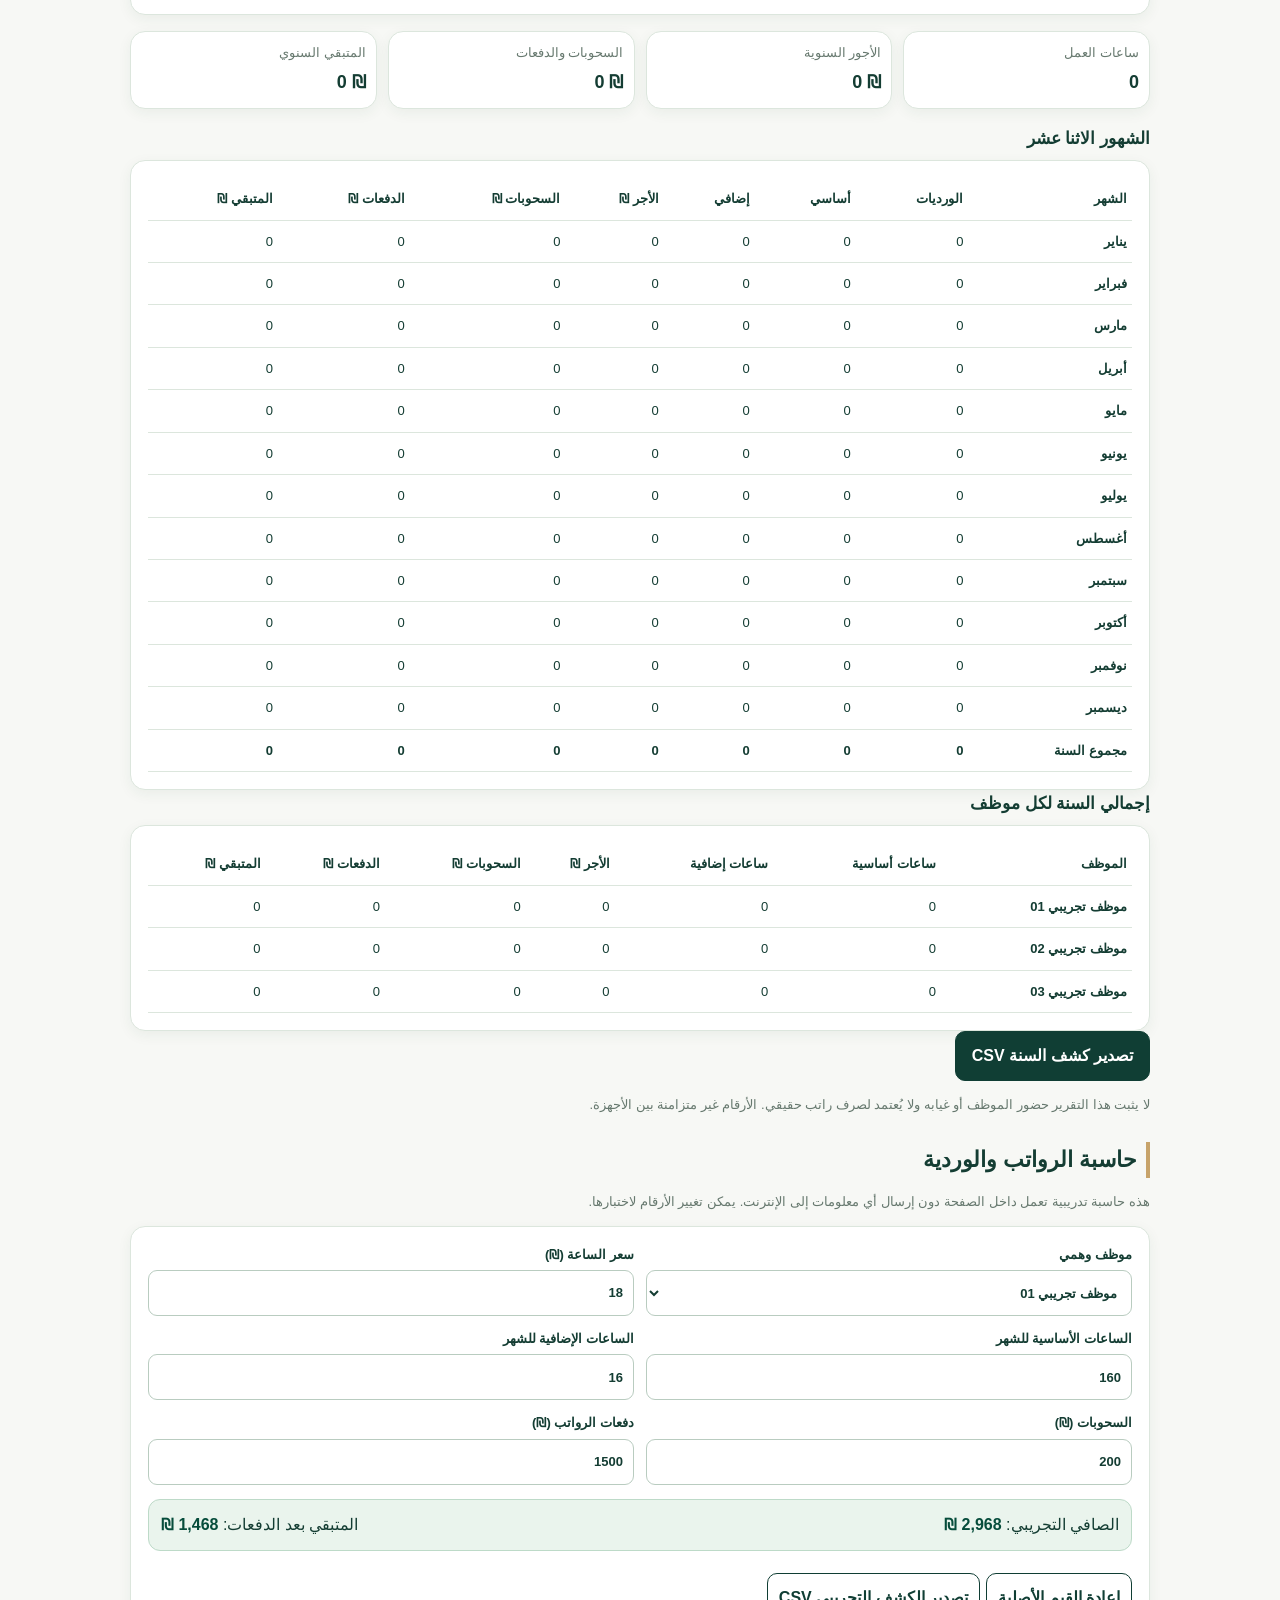
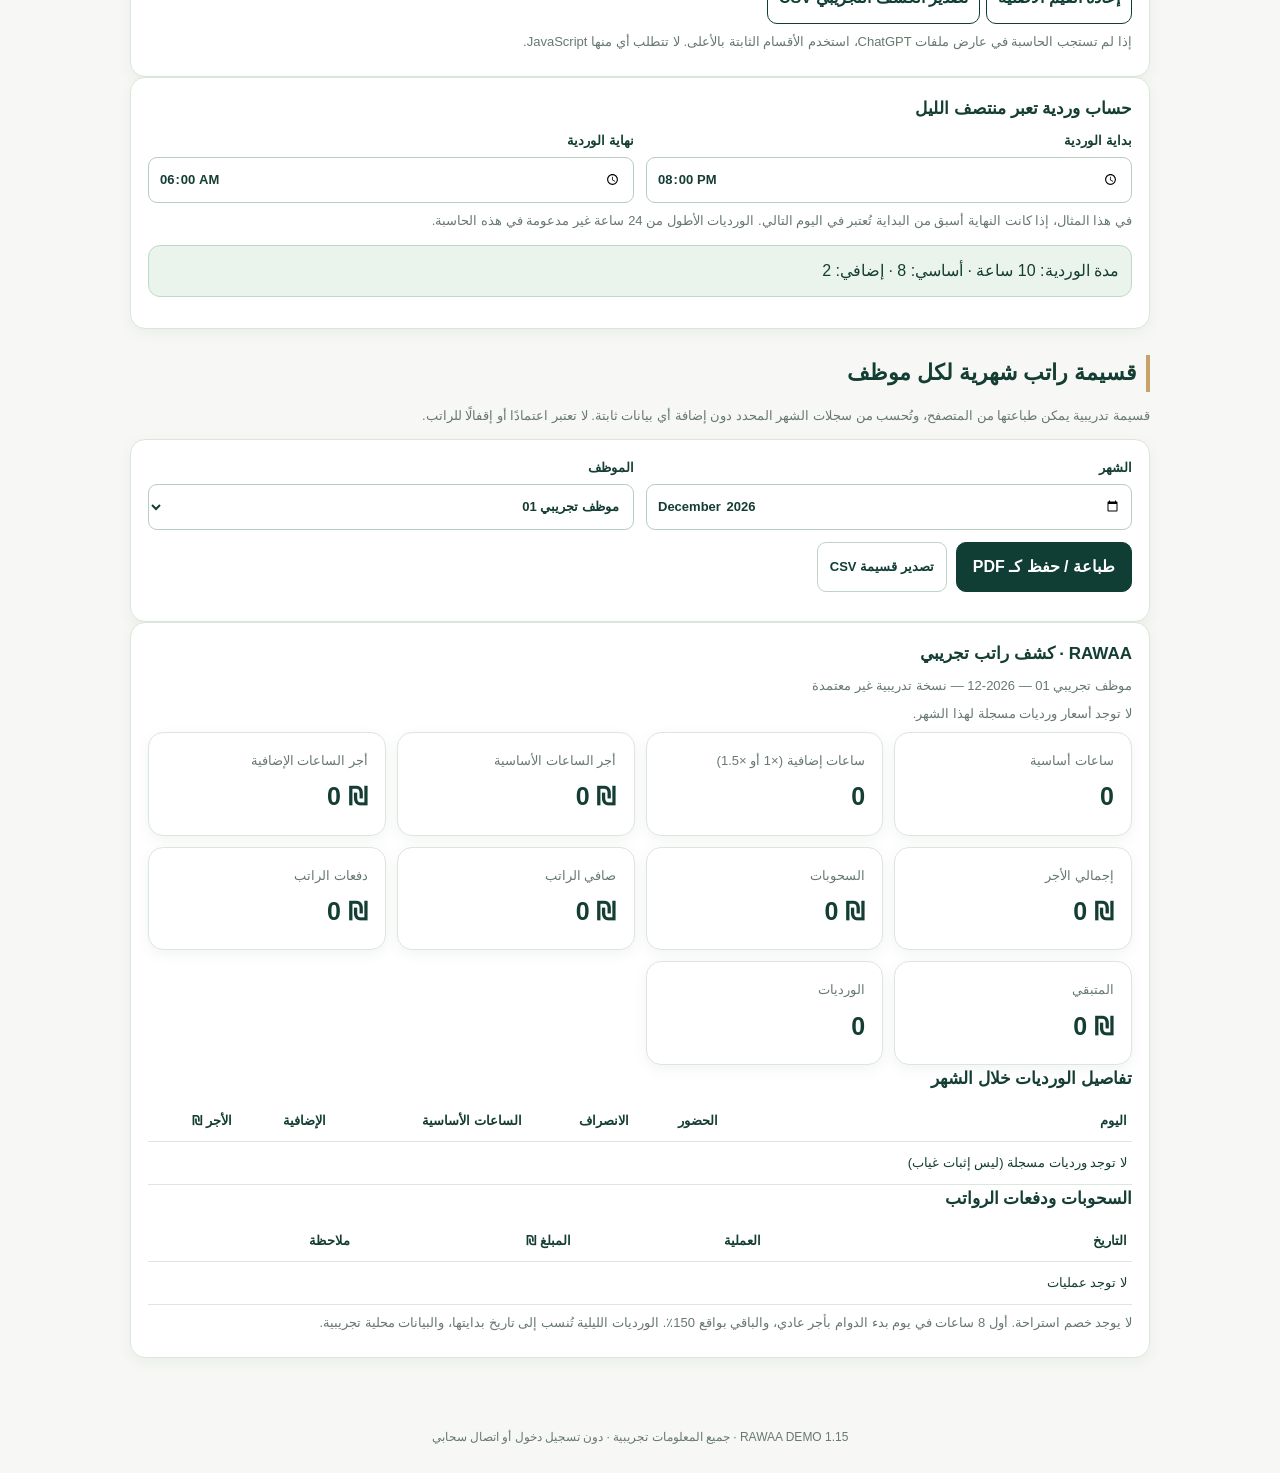
==== commit aec4640d: "feat(payroll): update index.html for staff-specific overtime and historical preservation" ====
--- a/index.html
+++ b/index.html
@@ -16,6 +16,7 @@
 <label>اسم الموظف التجريبي<input id="staff-name" required maxlength="65" placeholder="موظف تجريبي جديد" autocomplete="off"></label>
 <label>القسم / الوظيفة<input id="staff-role" maxlength="65" placeholder="المطبخ، الخدمة، المحاسبة"></label>
 <label>أجر الساعة بالشيكل<input id="staff-rate" type="number" required min="0.01" max="10000" step="0.01" inputmode="decimal" placeholder="20"></label>
+<label>معامل الساعة بعد 8 ساعات<select id="staff-overtime-factor"><option value="1">×1 — نفس سعر الساعة الأساسية</option><option value="1.5">×1.5 — الشيف الرئيسي وجدي</option></select></label>
 <label>رقم هاتف وهمي (اختياري)<input id="staff-phone" type="text" maxlength="35" autocomplete="off" placeholder="للتجربة فقط"></label>
 <label>تاريخ المباشرة<input id="staff-startDate" type="date"></label>
 <label>حالة الموظف<select id="staff-status"><option value="active">نشط</option><option value="archived">مؤرشف</option></select></label>
@@ -26,7 +27,7 @@
 <p id="staff-feedback" aria-live="polite" role="status" class="result"></p>
 </form></div>
 <h3>إدارة سجلات الموظفين</h3><p class="hint">اضغط «تغيير الاسم» في بطاقة أي موظف قديم أو جديد، أو استخدم «تعديل أسماء جميع الموظفين» أعلاه. تبقى سجلات الموظف مرتبطة به دون تغيير.</p>
-<div id="staff-manage-cards"></div><h3>ملخصات الموظفين المالية</h3><p class="hint">بطاقات الموظفين التجريبيين تعرض ساعات وأجور الشهر المحدد من سجلات الحضور الفعلية في المعاينة، لا كشوفًا ثابتة.</p><div class="cols" id="live-employee-cards"></div></section><section id="payroll"><h2>الرواتب حسب سجل الدوام</h2><p class="hint">يُحتسب أجر الساعة الإضافية × 1.5 بعد 8 ساعات في يوم العمل، حتى عند وجود أكثر من وردية. لا يُخصم وقت استراحة.</p><div class="cols" id="live-payroll-cards"></div><p class="hint">الوردية الليلية تُنسب إلى تاريخ بدايتها في الحساب الشهري التجريبي.</p></section><section id="payments"><h2>الدفعات والمتبقي</h2><div class="card overflow"><table><thead><tr><th>الموظف</th><th>الصافي ₪</th><th>المدفوع ₪</th><th>المتبقي ₪</th></tr></thead><tbody id="live-payments-rows"></tbody></table></div><p class="hint">تُظهر هذه الصفحة السحوبات ودفعات الراتب المسجلة في قسم «الحساب الشهري والسحوبات» فقط.</p></section><section id="attendance"><h2>إدارة الحضور والانصراف اليومية</h2><p class="hint">أدخل موعدًا مختلفًا لكل موظف في كل يوم. يمكن إضافة أكثر من وردية في اليوم؛ يحسب البرنامج الإضافي بعد تجاوز 8 ساعات عمل كاملة في يوم بدء الدوام نفسه، ولا توجد استراحات تُخصم.</p>
+<div id="staff-manage-cards"></div><h3>ملخصات الموظفين المالية</h3><p class="hint">بطاقات الموظفين التجريبيين تعرض ساعات وأجور الشهر المحدد من سجلات الحضور الفعلية في المعاينة، لا كشوفًا ثابتة.</p><div class="cols" id="live-employee-cards"></div></section><section id="payroll"><h2>الرواتب حسب سجل الدوام</h2><p class="hint">تبدأ الساعات الزائدة بعد 8 ساعات في اليوم: بنفس الأجر للموظفين، و×1.5 للشيف وجدي اعتبارًا من 4 نوفمبر 2026. كشوف الفترات السابقة لا تتغير. لا يُخصم وقت استراحة.</p><div class="cols" id="live-payroll-cards"></div><p class="hint">الوردية الليلية تُنسب إلى تاريخ بدايتها في الحساب الشهري التجريبي.</p></section><section id="payments"><h2>الدفعات والمتبقي</h2><div class="card overflow"><table><thead><tr><th>الموظف</th><th>الصافي ₪</th><th>المدفوع ₪</th><th>المتبقي ₪</th></tr></thead><tbody id="live-payments-rows"></tbody></table></div><p class="hint">تُظهر هذه الصفحة السحوبات ودفعات الراتب المسجلة في قسم «الحساب الشهري والسحوبات» فقط.</p></section><section id="attendance"><h2>إدارة الحضور والانصراف اليومية</h2><p class="hint">أدخل موعدًا مختلفًا لكل موظف في كل يوم. يمكن إضافة أكثر من وردية في اليوم؛ يحسب البرنامج الإضافي بعد تجاوز 8 ساعات عمل كاملة في يوم بدء الدوام نفسه، ولا توجد استراحات تُخصم.</p>
 <div class="card"><h3 id="attendance-form-title">إضافة وردية تجريبية</h3>
 <form id="attendance-form" novalidate=""><div class="formgrid">
 <label>الموظف<select id="att-employee" required=""><option value="001">موظف تجريبي 01 — الخدمة</option><option value="002">موظف تجريبي 02 — المطبخ</option><option value="003">موظف تجريبي 03 — الاستقبال</option></select></label>
@@ -56,7 +57,7 @@
 <div class="card overflow"><table><thead><tr><th>الموظف</th><th>أيام مسجلة</th><th>الورديات</th><th>إجمالي الساعات</th><th>أساسية</th><th>إضافية</th><th>الأجر ₪</th></tr></thead><tbody id="weekly-rows"></tbody></table></div>
 <p class="hint">«لا يوجد سجل» لا يعني الغياب. هذه مراجعة تدريبية لا تمثل كشف رواتب رسميًا.</p></section>
 <section id="monthly-ledger"><h2>الحساب الشهري والسحوبات</h2>
-<p class="hint">حساب مباشر من الورديات التي حفظتها في هذه المعاينة، بالإضافة إلى سحوبات الموظف والدفعات. كل وردية بدون استراحة، وأول 8 ساعات يومية بأجر عادي والباقي × 1.5. لا يوجد ربط سحابي.</p>
+<p class="hint">حساب مباشر من الورديات التي حفظتها في هذه المعاينة، بالإضافة إلى سحوبات الموظف والدفعات. كل وردية بدون استراحة، وأول 8 ساعات يومية أساسية، وبعدها يُطبّق معامل الموظف (×1 أو ×1.5 لوجدي) من 4 نوفمبر 2026. لا يوجد ربط سحابي.</p>
 <div class="card"><h3>كشف رواتب شهر تجريبي</h3><div class="formgrid">
 <label>الشهر<input id="fin-month" type="month" value="2026-10"/></label>
 <label>الموظف<select id="fin-filter"><option value="all">جميع الموظفين</option><option value="001">موظف تجريبي 01</option><option value="002">موظف تجريبي 02</option><option value="003">موظف تجريبي 03</option></select></label></div>
@@ -98,11 +99,12 @@
 window.RAWAA_RESTAURANT_TODAY=todayAtRestaurant;
 const today=todayAtRestaurant();for(const id of ['att-date','fin-date','daily-date']){const el=document.getElementById(id);if(el)el.value=today;}
 for(const id of ['dash-month','att-month','fin-month','review-month','payslip-month']){const el=document.getElementById(id);if(el)el.value=today.slice(0,7);}
-})();</script><script src="./staff.js?v=115"></script><script>
-(()=>{'use strict';const demo=window.RAWAA_STAFF.getAll();const $=id=>document.getElementById(id);const ids=['rate','basic','overtime','withdrawal','paid'];const fmt=v=>new Intl.NumberFormat('en-US',{maximumFractionDigits:2}).format(v);const num=id=>{const x=Number($(id).value);return Number.isFinite(x)&&x>=0?x:null};function reset(){const p=demo[Number($('selected-employee').value)]||demo[0];ids.forEach(k=>$(k).value=p[k]??0);update()}function update(){let v=Object.fromEntries(ids.map(k=>[k,num(k)]));if(Object.values(v).some(x=>x===null)){$('calc-results').textContent='يرجى إدخال أرقام صحيحة غير سالبة.';return}const gross=v.basic*v.rate+v.overtime*1.5*v.rate;const net=gross-v.withdrawal;const rem=net-v.paid;$('calc-results').innerHTML='<div>الصافي التجريبي: <strong>'+fmt(net)+' ₪</strong></div><div>المتبقي بعد الدفعات: <strong>'+fmt(rem)+' ₪</strong></div>';}
+})();</script><script src="./staff.js?v=227"></script><script>
+(()=>{'use strict';const demo=window.RAWAA_STAFF.getAll();const $=id=>document.getElementById(id);const ids=['rate','basic','overtime','withdrawal','paid'];const fmt=v=>new Intl.NumberFormat('en-US',{maximumFractionDigits:2}).format(v);const num=id=>{const x=Number($(id).value);return Number.isFinite(x)&&x>=0?x:null};function reset(){const p=demo[Number($('selected-employee').value)]||demo[0];ids.forEach(k=>$(k).value=p[k]??0);update()}function update(){let v=Object.fromEntries(ids.map(k=>[k,num(k)]));if(Object.values(v).some(x=>x===null)){$('calc-results').textContent='يرجى إدخال أرقام صحيحة غير سالبة.';return}const selected=demo[Number($('selected-employee').value)]||demo[0];
+ const gross=v.basic*v.rate+v.overtime*window.RAWAA_STAFF.currentFactor(selected)*v.rate;const net=gross-v.withdrawal;const rem=net-v.paid;$('calc-results').innerHTML='<div>الصافي التجريبي: <strong>'+fmt(net)+' ₪</strong></div><div>المتبقي بعد الدفعات: <strong>'+fmt(rem)+' ₪</strong></div>';}
 function shift(){let a=$('from').value,b=$('to').value;if(!/^\d{2}:\d{2}$/.test(a)||!/^\d{2}:\d{2}$/.test(b)){$('shift-results').textContent='اختر وقتي البداية والنهاية';return}let parse=t=>Number(t.slice(0,2))*60+Number(t.slice(3,5));let start=parse(a),end=parse(b);let min=(end-start+1440)%1440;if(min===0){$('shift-results').textContent='حدد نهاية مختلفة عن البداية (لا تقبل وردية 24 ساعة هنا).';return}let hours=min/60,normal=Math.min(hours,8),extra=Math.max(hours-8,0);$('shift-results').textContent='مدة الوردية: '+fmt(hours)+' ساعة · أساسي: '+fmt(normal)+' · إضافي: '+fmt(extra);}
 function csvSafe(v){let s=String(v);if(/^[\s]*[=+@\-\t\r]/.test(s))s="'"+s;return '"'+s.replace(/"/g,'""')+'"'}
-function download(){let v=Object.fromEntries(ids.map(k=>[k,num(k)]));if(Object.values(v).some(x=>x===null))return;const p=demo[Number($('selected-employee').value)]||demo[0];const net=v.basic*v.rate+v.overtime*v.rate*1.5-v.withdrawal;const record=['اسم وهمي','سعر الساعة','ساعات أساسية','ساعات إضافية','سحوبات','مدفوع','صافي الراتب','المتبقي'];const values=[p.name,v.rate,v.basic,v.overtime,v.withdrawal,v.paid,net,net-v.paid];let csv='\ufeff'+[record,values].map(arr=>arr.map(csvSafe).join(',')).join('\r\n');const blob=new Blob([csv],{type:'text/csv;charset=utf-8'});const url=URL.createObjectURL(blob);let a=document.createElement('a');a.href=url;a.download='rawaa_demo_payroll.csv';document.body.appendChild(a);a.click();a.remove();setTimeout(()=>URL.revokeObjectURL(url),1500);}
+function download(){let v=Object.fromEntries(ids.map(k=>[k,num(k)]));if(Object.values(v).some(x=>x===null))return;const p=demo[Number($('selected-employee').value)]||demo[0];const net=v.basic*v.rate+v.overtime*v.rate*window.RAWAA_STAFF.currentFactor(p)-v.withdrawal;const record=['اسم وهمي','سعر الساعة','ساعات أساسية','ساعات إضافية','سحوبات','مدفوع','صافي الراتب','المتبقي'];const values=[p.name,v.rate,v.basic,v.overtime,v.withdrawal,v.paid,net,net-v.paid];let csv='\ufeff'+[record,values].map(arr=>arr.map(csvSafe).join(',')).join('\r\n');const blob=new Blob([csv],{type:'text/csv;charset=utf-8'});const url=URL.createObjectURL(blob);let a=document.createElement('a');a.href=url;a.download='rawaa_demo_payroll.csv';document.body.appendChild(a);a.click();a.remove();setTimeout(()=>URL.revokeObjectURL(url),1500);}
 $('selected-employee').addEventListener('change',reset);ids.forEach(k=>$(k).addEventListener('input',update));['from','to'].forEach(k=>$(k).addEventListener('change',shift));$('reset').addEventListener('click',reset);$('download').addEventListener('click',download);update();shift();
 })();
 </script><script>(()=>{'use strict';
@@ -115,7 +117,7 @@
 function dateMs(date,time){if(!/^\d{4}-\d\d-\d\d$/.test(date)||!Number.isFinite(minutes(time)))return NaN;const y=+date.slice(0,4),m=+date.slice(5,7),d=+date.slice(8,10);const stamp=Date.UTC(y,m-1,d,0,0,0)+minutes(time)*60000;const check=new Date(Date.UTC(y,m-1,d));return check.getUTCFullYear()===y&&check.getUTCMonth()+1===m&&check.getUTCDate()===d?stamp:NaN;}
 function rowBounds(r){const start=dateMs(r.date,r.start);const end=dateMs(r.date,r.end)+(r.nextDay?86400000:0);return [start,end];}
 function calcMinutes(r){const [a,b]=rowBounds(r);return Number.isFinite(a)&&Number.isFinite(b)?(b-a)/60000-0:NaN;}
-function getInputs(){return {employeeId:$('att-employee').value,date:$('att-date').value,start:$('att-start').value,end:$('att-end').value,nextDay:$('att-next').checked,rate:Number($('att-rate').value),note:$('att-note').value.trim()};}
+function getInputs(){return {employeeId:$('att-employee').value,date:$('att-date').value,start:$('att-start').value,end:$('att-end').value,nextDay:$('att-next').checked,rate:Number($('att-rate').value),overtimeFactor:(()=>{const id=$('att-employee').value,previous=entries.find(x=>x.id===editId);return previous?.employeeId===id&&[1,1.5].includes(previous.overtimeFactor)?previous.overtimeFactor:window.RAWAA_STAFF.currentFactor(users.find(x=>x.id===id));})(),note:$('att-note').value.trim()};}
 function validate(r,avoidId=null,roster=users){
 if(!roster.some(x=>x.id===r.employeeId))return 'اختر موظفًا من القائمة.';
 if(!Number.isFinite(dateMs(r.date,r.start))||!Number.isFinite(minutes(r.end)))return 'حدد تاريخًا ووقتي حضور وانصراف صحيحين.';
@@ -126,7 +128,7 @@
 if(r.note.length>120)return 'الملاحظة طويلة جدًا.';
 if(entries.some(x=>x.id!==avoidId&&x.employeeId===r.employeeId&&(()=>{const [c,d]=rowBounds(x);return a<d&&c<b;})()))return 'هذه الوردية تتداخل زمنيًا مع وردية محفوظة للموظف نفسه.';
 return null;}
-function enrich(source){const sorted=[...source].sort((a,b)=>rowBounds(a)[0]-rowBounds(b)[0]||a.id.localeCompare(b.id));const used=new Map();return sorted.map(r=>{const duration=calcMinutes(r)/60;const key=r.employeeId+'|'+r.date,baseUsed=used.get(key)||0,normal=Math.max(0,Math.min(duration,8-baseUsed)),extra=duration-normal;used.set(key,baseUsed+duration);return {...r,duration,normal,extra,wage:Math.round((normal*r.rate+extra*1.5*r.rate)*100)/100};});}
+function enrich(source){const sorted=[...source].sort((a,b)=>rowBounds(a)[0]-rowBounds(b)[0]||a.id.localeCompare(b.id));const used=new Map();return sorted.map(r=>{const duration=calcMinutes(r)/60;const key=r.employeeId+'|'+r.date,baseUsed=used.get(key)||0,normal=Math.max(0,Math.min(duration,8-baseUsed)),extra=duration-normal;used.set(key,baseUsed+duration);const extraFactor=window.RAWAA_STAFF.getOvertimeFactor(r);return {...r,duration,normal,extra,extraFactor,wage:Math.round((normal*r.rate+extra*extraFactor*r.rate)*100)/100};});}
 function persist(){try{localStorage.setItem(KEY,JSON.stringify(entries));persisted=true;$('storage-status').textContent='تم حفظ السجلات التجريبية على هذا المتصفح فقط. لا توجد مزامنة مع أجهزة أخرى.';}catch(e){persisted=false;$('storage-status').textContent='هذا العارض يمنع التخزين المحلي؛ السجلات مؤقتة وستختفي عند الإغلاق. افتح الملف في Safari لحفظ تجريبي إذا سمح بذلك.';}}
 function load(){try{const saved=localStorage.getItem(KEY);if(!saved)return;const rows=JSON.parse(saved);const error=validateImportedBatch(rows);if(error){persisted=false;$('storage-status').textContent='تم رفض بيانات تدريب محلية غير صالحة ('+error+'). لم يتم تغيير التخزين المحفوظ.';return;}entries=rows.map(r=>({...r}));}catch(e){persisted=false;$('storage-status').textContent='تعذر قراءة سجلات التدريب؛ لم يُحمّل أي سجل بصورة جزئية.';}}
 function preview(){const r=getInputs(),msg=validate(r,editId);const box=$('attendance-preview');if(msg){box.textContent=msg;return;}
@@ -149,7 +151,7 @@
 $('att-filter').addEventListener('change',render);$('att-month').addEventListener('change',render);$('att-cancel').addEventListener('click',resetForm);
 $('att-export').addEventListener('click',()=>{const month=$('att-month').value,emp=$('att-filter').value;const rows=enrich(entries).filter(x=>x.date.startsWith(month)&&(emp==='all'||x.employeeId===emp));download([['الموظف','التاريخ','الحضور','الانصراف','اليوم التالي','ساعات فعلية','ساعات أساسية','ساعات إضافية','أجر الساعة ₪','الأجر ₪','ملاحظة'],...rows.map(r=>[users.find(x=>x.id===r.employeeId).name,r.date,r.start,r.end,r.nextDay?'نعم':'لا',fmt(r.duration),fmt(r.normal),fmt(r.extra),r.rate,fmt(r.wage),r.note])],'RAWAA_Demo_Attendance_'+month+'.csv');});
 $('att-clear').addEventListener('click',()=>{if(!confirm('هل تريد مسح جميع سجلات الحضور التجريبية من هذا المتصفح؟ لا يمكن التراجع.'))return;entries=[];persist();resetForm();render();});
-function validateImportedBatch(records,roster=users){if(!Array.isArray(records)||records.length>3000)return 'قائمة ورديات غير صالحة أو كبيرة';const old=entries;entries=[];const ids=new Set();try{for(const r of records){if(!r||typeof r!=='object'||typeof r.id!=='string'||!r.id||r.id.length>70||ids.has(r.id))return 'رقم وردية مكرر أو غير صالح';ids.add(r.id);const candidate={id:r.id,employeeId:r.employeeId,date:r.date,start:r.start,end:r.end,nextDay:r.nextDay===true,rate:r.rate,note:r.note};if(typeof r.note!=='string'||r.note.length>120||typeof r.nextDay!=='boolean')return 'صيغة وردية غير صالحة';const err=validate(candidate,null,roster);if(err)return err;entries.push(candidate);}return null;}finally{entries=old;}}
+function validateImportedBatch(records,roster=users){if(!Array.isArray(records)||records.length>3000)return 'قائمة ورديات غير صالحة أو كبيرة';const old=entries;entries=[];const ids=new Set();try{for(const r of records){if(!r||typeof r!=='object'||typeof r.id!=='string'||!r.id||r.id.length>70||ids.has(r.id))return 'رقم وردية مكرر أو غير صالح';ids.add(r.id);const candidate={id:r.id,employeeId:r.employeeId,date:r.date,start:r.start,end:r.end,nextDay:r.nextDay===true,rate:r.rate,overtimeFactor:r.overtimeFactor,note:r.note};if(r.overtimeFactor!==undefined&&![1,1.5].includes(r.overtimeFactor))return 'معامل إضافي غير صالح';if(typeof r.note!=='string'||r.note.length>120||typeof r.nextDay!=='boolean')return 'صيغة وردية غير صالحة';const err=validate(candidate,null,roster);if(err)return err;entries.push(candidate);}return null;}finally{entries=old;}}
 function replaceImported(rows){const err=validateImportedBatch(rows);if(err)throw Error(err);entries=rows.map(r=>({...r}));editId=null;resetForm();render();}
 window.RAWAA_ATTENDANCE_BRIDGE={getEntries:()=>entries.map(r=>({...r})),getCalculated:()=>enrich(entries),validateImportedBatch,replaceImported,storageKey:KEY};
 load();render();
@@ -240,7 +242,7 @@
  for(const {e,v,shifts} of data){
    const employee=el('article','card'),head=el('div','employeehead'),avatar=el('span','avatar',e.id),details=el('div');details.append(el('h3','',e.name),el('small','',e.role));head.append(avatar,details);employee.append(head,row('أجر الساعة الافتراضي',fmt(e.rate)+' ₪'),row('عدد الورديات',v.shifts),row('إجمالي الساعات',fmt(v.normal+v.extra)),row('الساعات الإضافية',fmt(v.extra)));
    const go=el('a','plain','سجل الحضور ←');go.href='#attendance-log';employee.append(go);cards.append(employee);
-   const salary=el('article','card');salary.append(el('h3','',e.name),row('ساعات أساسية',fmt(v.normal)),row('ساعات إضافية × 1.5',fmt(v.extra)),row('الأجر الإجمالي',fmt(v.gross)+' ₪'),row('السحوبات','−'+fmt(v.withdrawals)+' ₪'),row('صافي الراتب',fmt(v.net)+' ₪','net'));pay.append(salary);
+   const salary=el('article','card');salary.append(el('h3','',e.name),row('ساعات أساسية',fmt(v.normal)),row('ساعات إضافية (×1 أو ×1.5)',fmt(v.extra)),row('الأجر الإجمالي',fmt(v.gross)+' ₪'),row('السحوبات','−'+fmt(v.withdrawals)+' ₪'),row('صافي الراتب',fmt(v.net)+' ₪','net'));pay.append(salary);
    const tr=document.createElement('tr');for(const value of [e.name,fmt(v.net),fmt(v.paid),fmt(v.remaining)])tr.append(el('td','',value));trs.append(tr);
  }
  const tr=document.createElement('tr');for(const value of ['الإجمالي ₪',fmt(total.net),fmt(total.paid),fmt(total.remaining)])tr.append(el('td','',value));tr.className='last';trs.append(tr);
@@ -501,7 +503,7 @@
 $('payslip-headline').textContent=d.person.name+' — '+d.month+' — نسخة تدريبية غير معتمدة';
 $('payslip-rates').textContent=d.rates.length?'أجر الساعة المسجل في الورديات: '+d.rates.map(fmt).join('، ')+' ₪. يُحسب الأجر بحسب السعر المحفوظ لكل وردية.':'لا توجد أسعار ورديات مسجلة لهذا الشهر.';
 const s=d.sums;const stats=$('payslip-stats');stats.replaceChildren(
-item('ساعات أساسية',fmt(s.normal)),item('ساعات إضافية × 1.5',fmt(s.extra)),
+item('ساعات أساسية',fmt(s.normal)),item('ساعات إضافية (×1 أو ×1.5)',fmt(s.extra)),
 item('أجر الساعات الأساسية',fmt(d.basePay)+' ₪'),item('أجر الساعات الإضافية',fmt(d.overtimePay)+' ₪'),item('إجمالي الأجر',fmt(s.gross)+' ₪'),item('السحوبات',fmt(s.withdrawals)+' ₪'),
 item('صافي الراتب',fmt(s.net)+' ₪'),item('دفعات الراتب',fmt(s.paid)+' ₪'),
 item('المتبقي',fmt(s.remaining)+' ₪'),item('الورديات',String(s.shifts)));
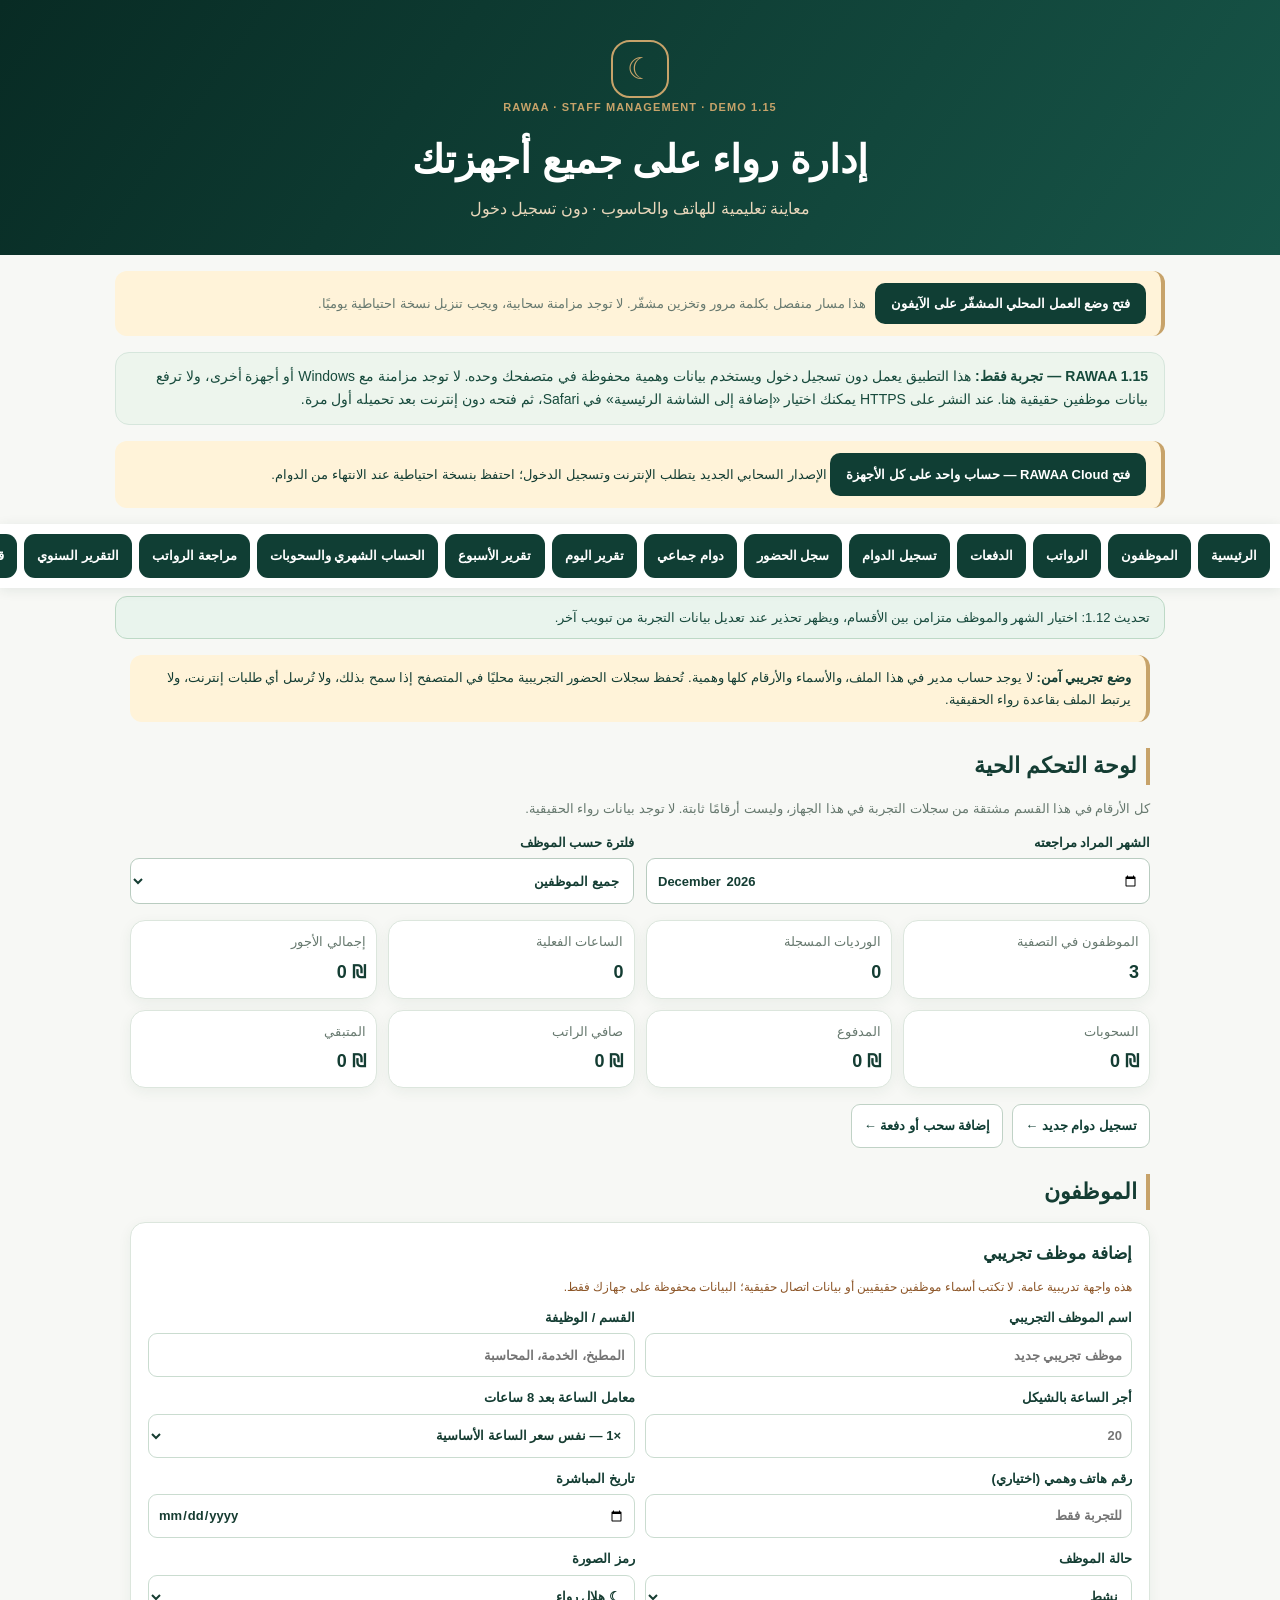
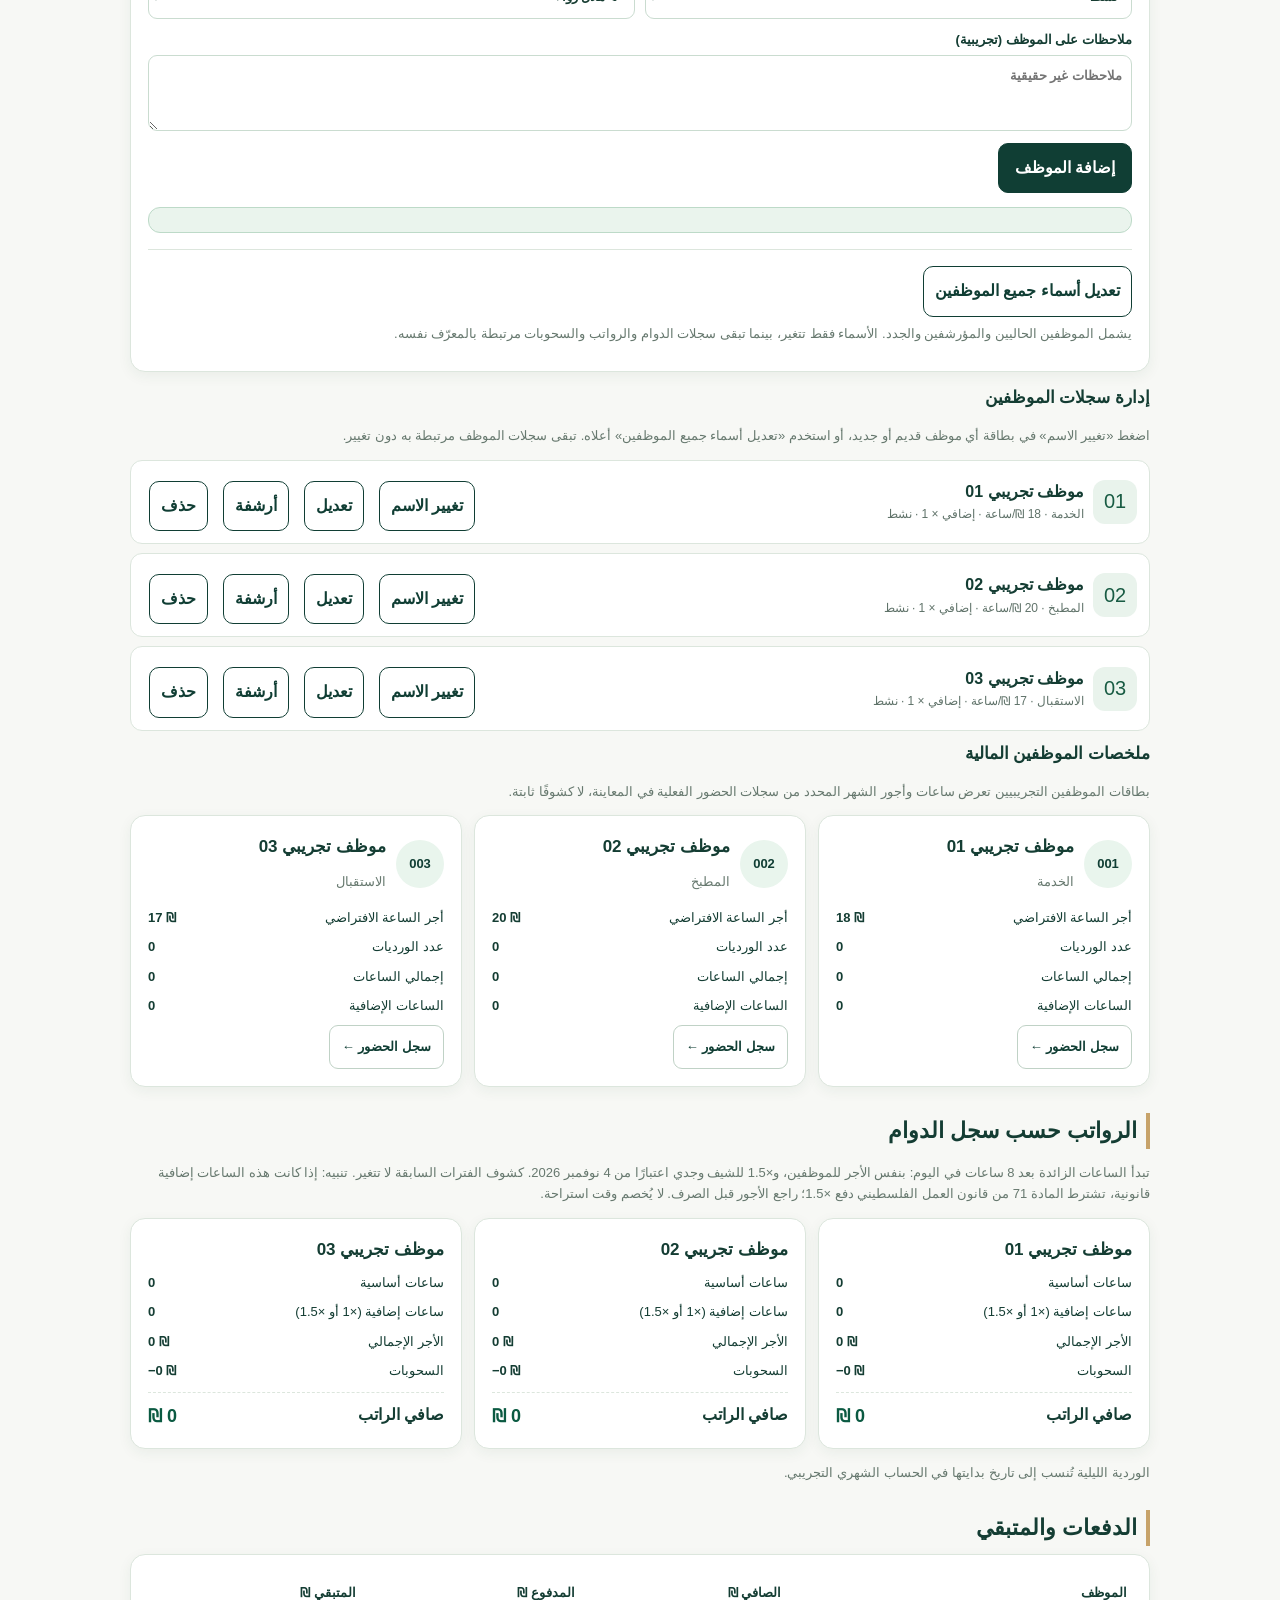
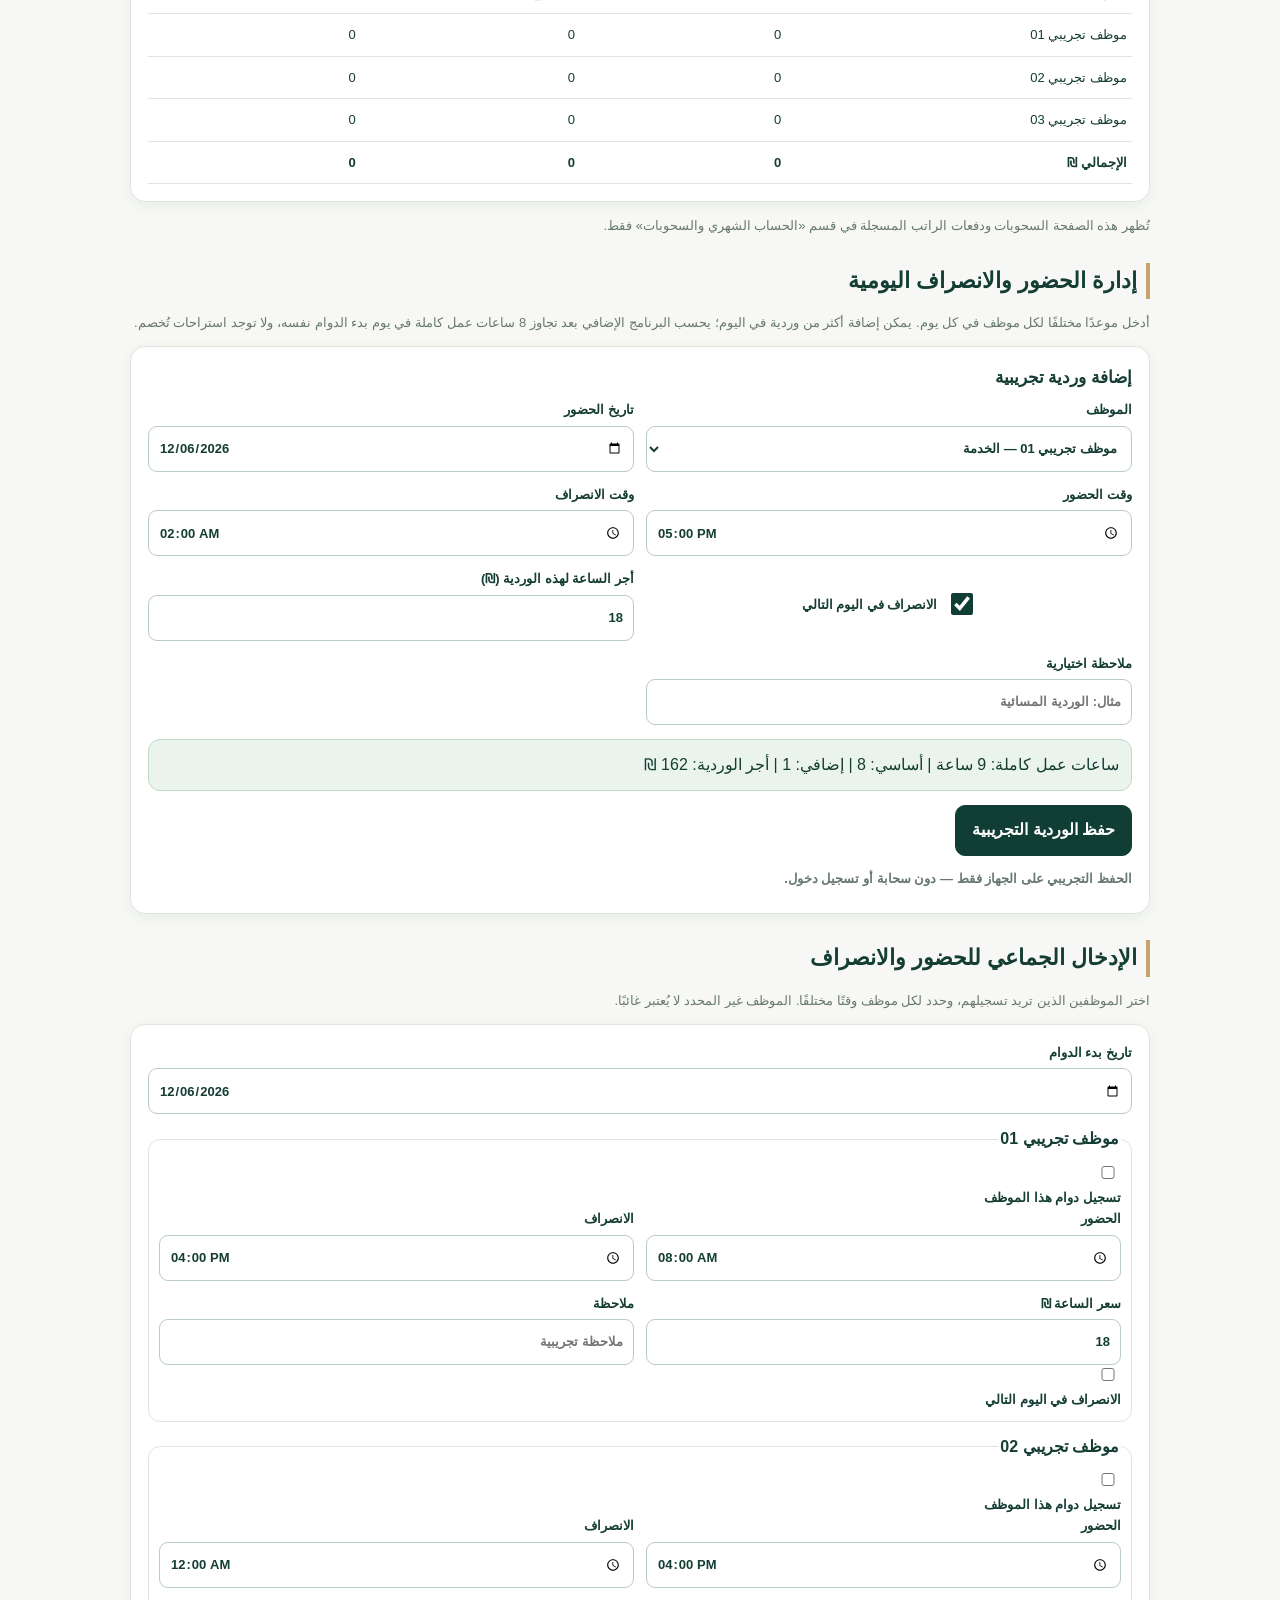
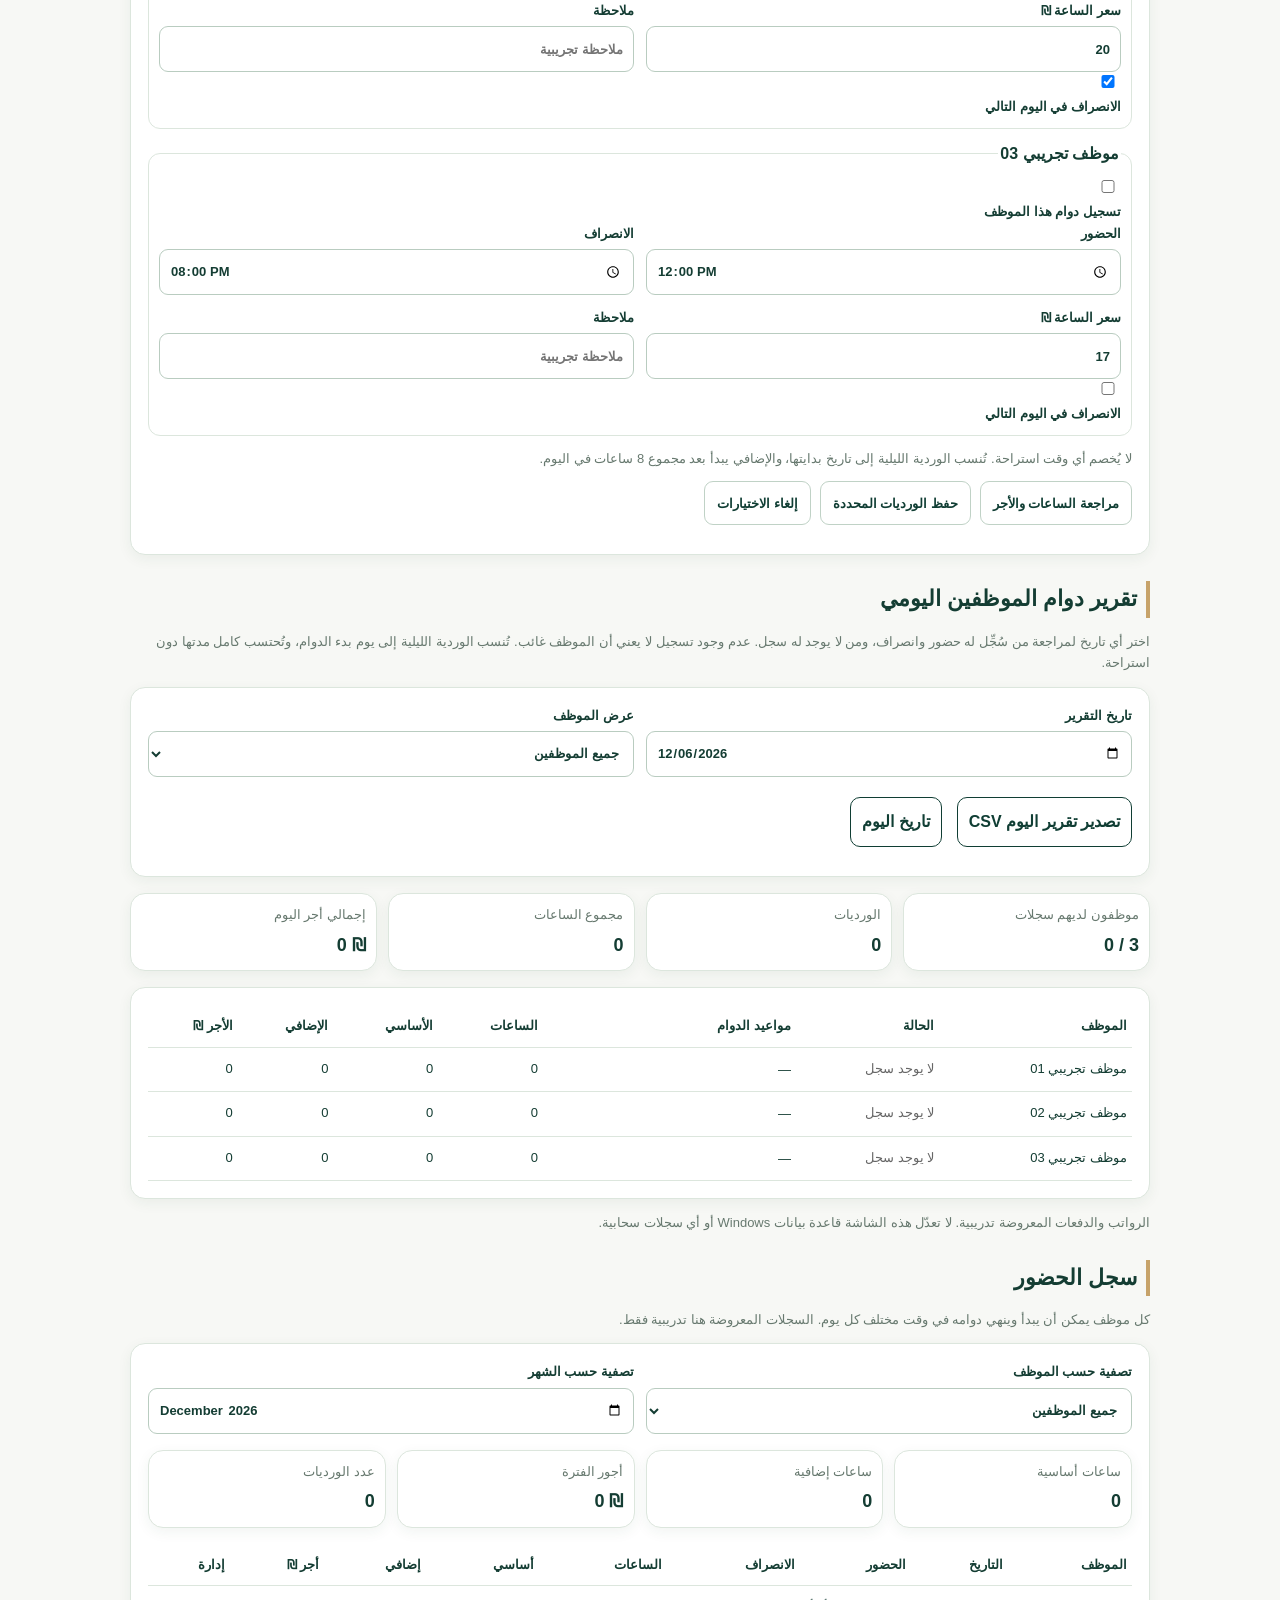
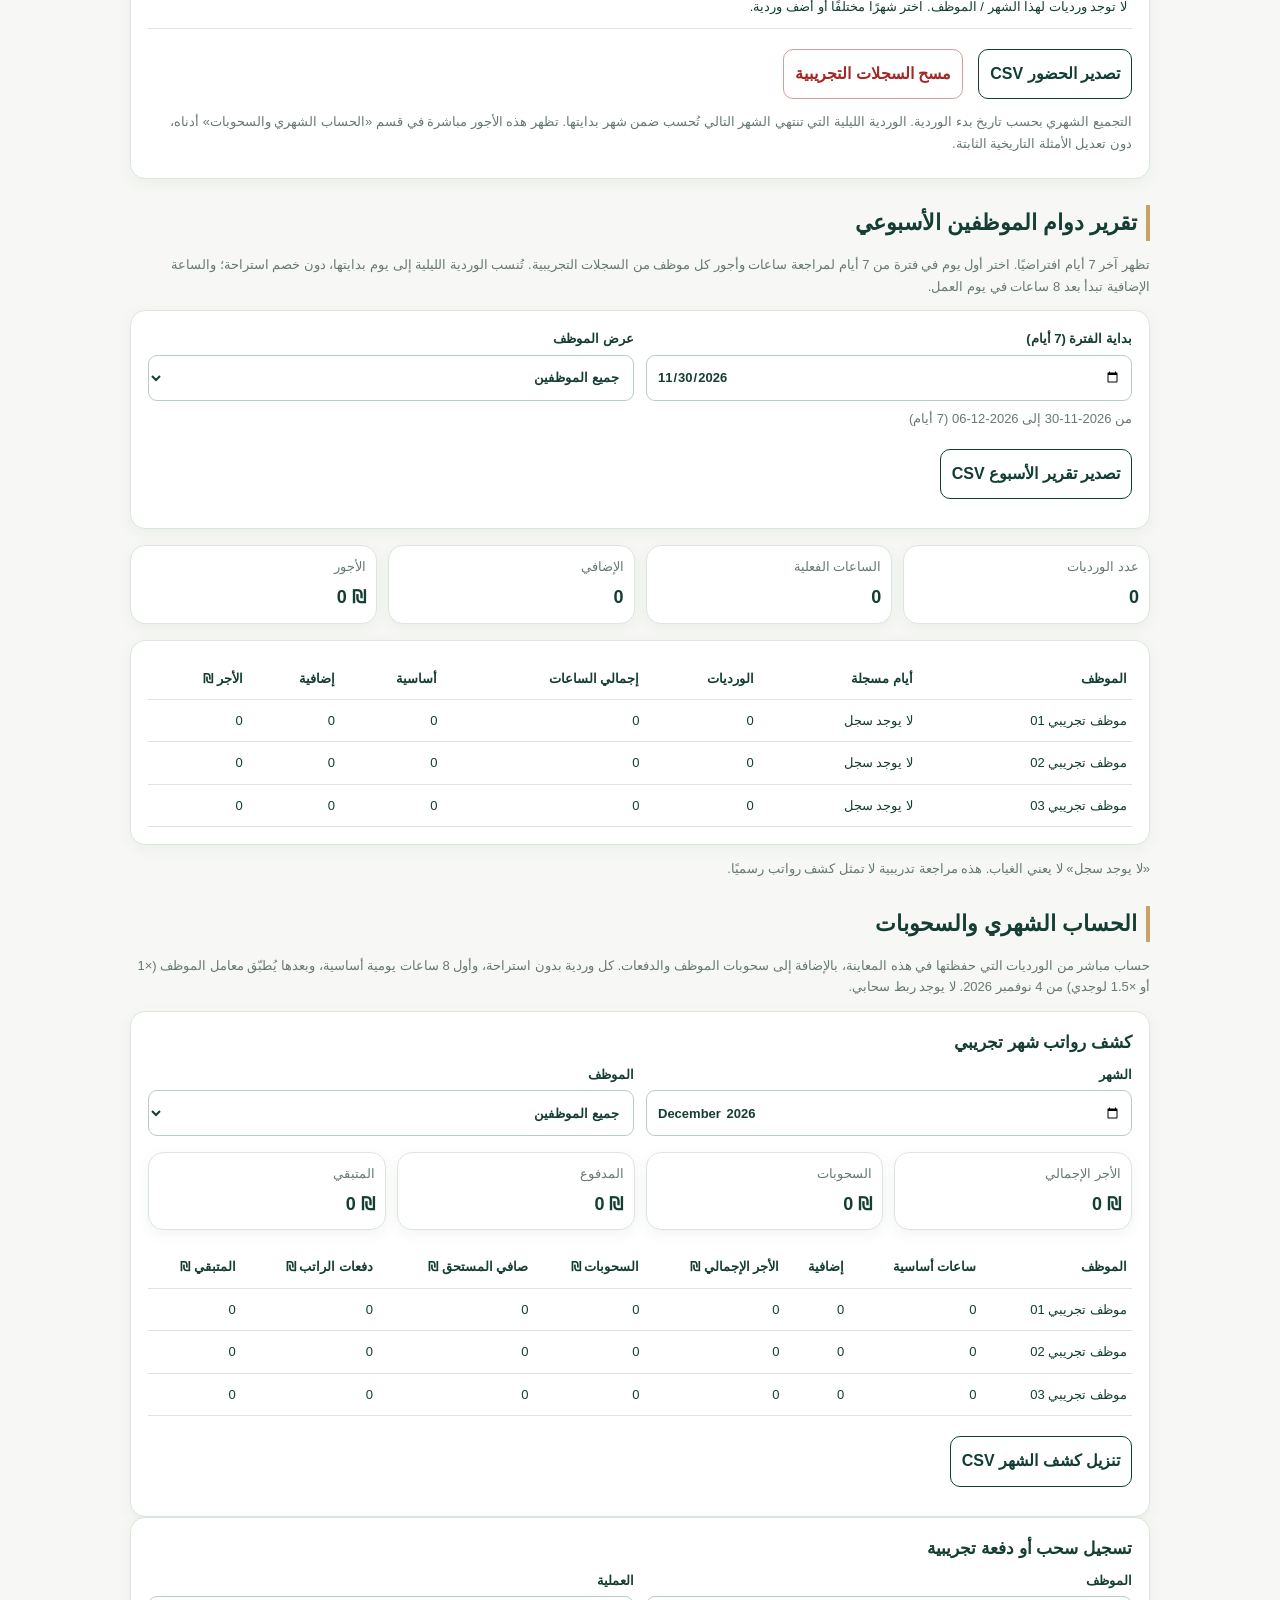
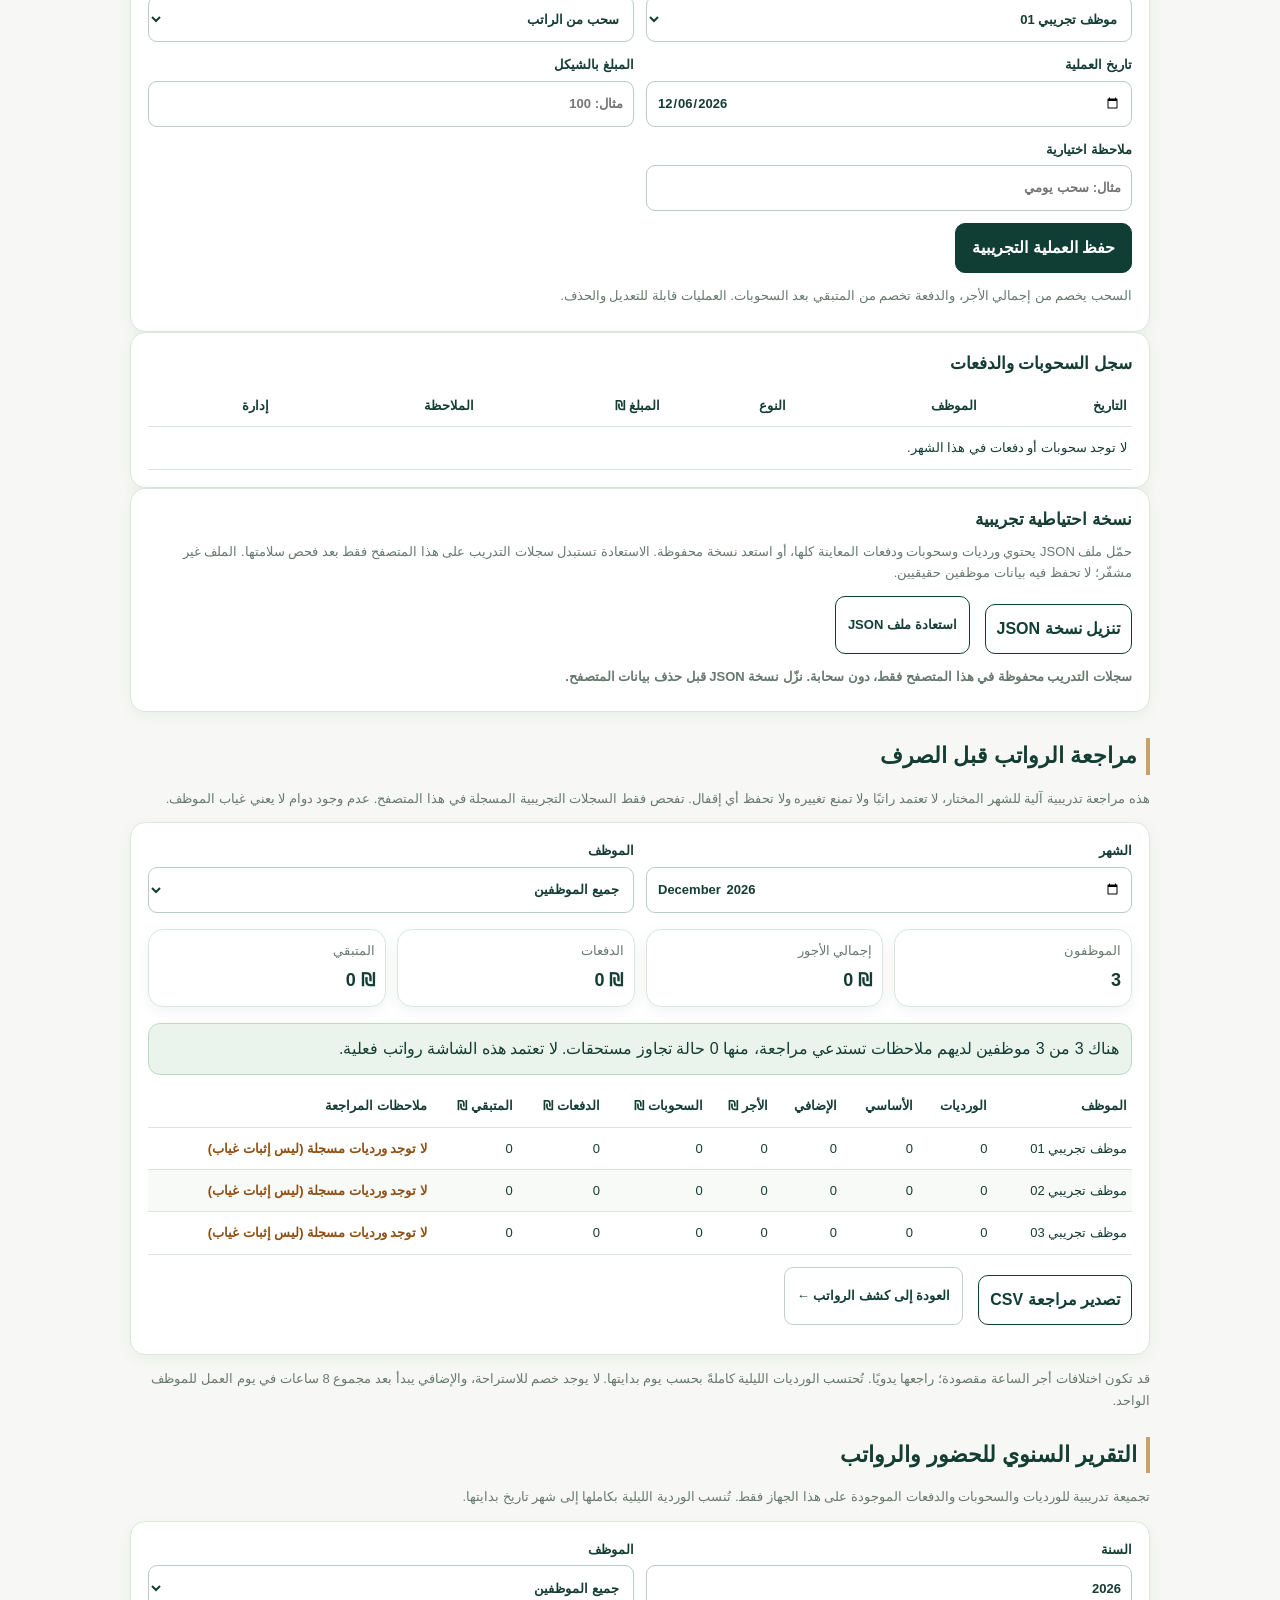
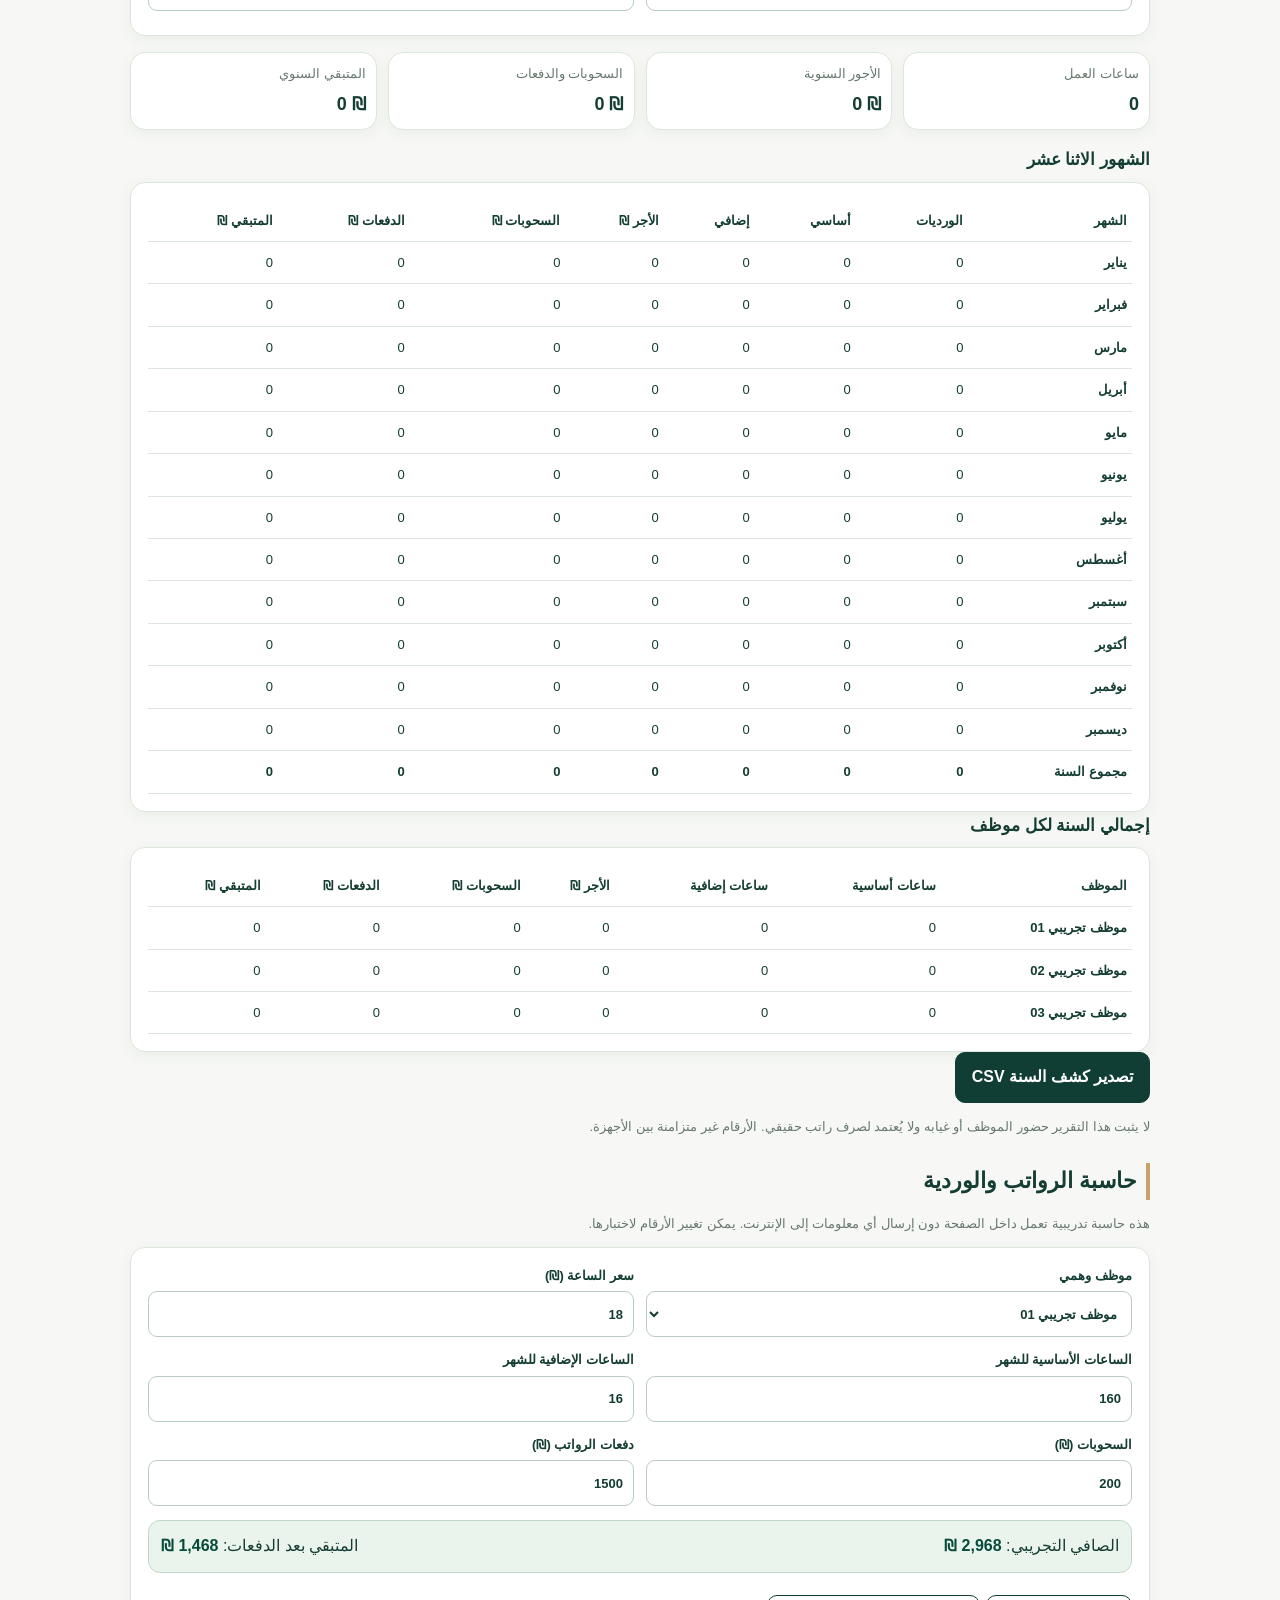
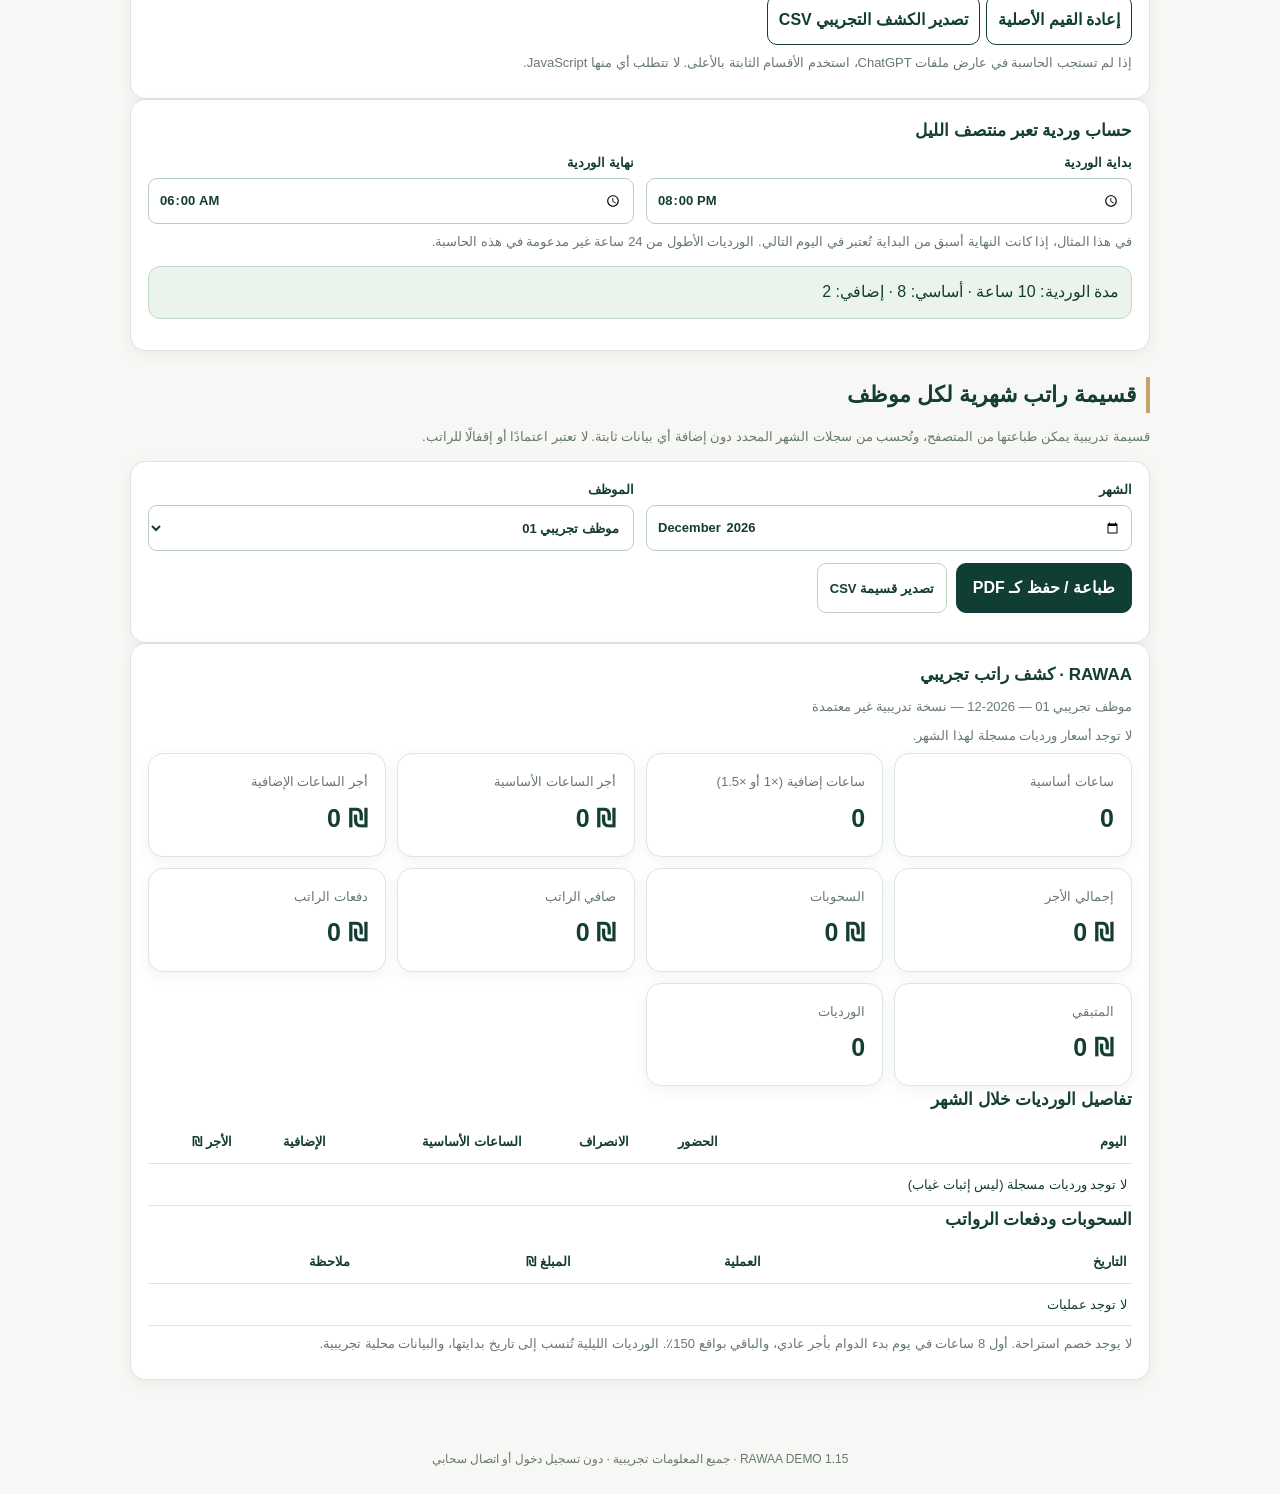
==== commit b9063a12: "docs(ui): display statutory overtime payment notice before payroll" ====
--- a/index.html
+++ b/index.html
@@ -27,7 +27,7 @@
 <p id="staff-feedback" aria-live="polite" role="status" class="result"></p>
 </form></div>
 <h3>إدارة سجلات الموظفين</h3><p class="hint">اضغط «تغيير الاسم» في بطاقة أي موظف قديم أو جديد، أو استخدم «تعديل أسماء جميع الموظفين» أعلاه. تبقى سجلات الموظف مرتبطة به دون تغيير.</p>
-<div id="staff-manage-cards"></div><h3>ملخصات الموظفين المالية</h3><p class="hint">بطاقات الموظفين التجريبيين تعرض ساعات وأجور الشهر المحدد من سجلات الحضور الفعلية في المعاينة، لا كشوفًا ثابتة.</p><div class="cols" id="live-employee-cards"></div></section><section id="payroll"><h2>الرواتب حسب سجل الدوام</h2><p class="hint">تبدأ الساعات الزائدة بعد 8 ساعات في اليوم: بنفس الأجر للموظفين، و×1.5 للشيف وجدي اعتبارًا من 4 نوفمبر 2026. كشوف الفترات السابقة لا تتغير. لا يُخصم وقت استراحة.</p><div class="cols" id="live-payroll-cards"></div><p class="hint">الوردية الليلية تُنسب إلى تاريخ بدايتها في الحساب الشهري التجريبي.</p></section><section id="payments"><h2>الدفعات والمتبقي</h2><div class="card overflow"><table><thead><tr><th>الموظف</th><th>الصافي ₪</th><th>المدفوع ₪</th><th>المتبقي ₪</th></tr></thead><tbody id="live-payments-rows"></tbody></table></div><p class="hint">تُظهر هذه الصفحة السحوبات ودفعات الراتب المسجلة في قسم «الحساب الشهري والسحوبات» فقط.</p></section><section id="attendance"><h2>إدارة الحضور والانصراف اليومية</h2><p class="hint">أدخل موعدًا مختلفًا لكل موظف في كل يوم. يمكن إضافة أكثر من وردية في اليوم؛ يحسب البرنامج الإضافي بعد تجاوز 8 ساعات عمل كاملة في يوم بدء الدوام نفسه، ولا توجد استراحات تُخصم.</p>
+<div id="staff-manage-cards"></div><h3>ملخصات الموظفين المالية</h3><p class="hint">بطاقات الموظفين التجريبيين تعرض ساعات وأجور الشهر المحدد من سجلات الحضور الفعلية في المعاينة، لا كشوفًا ثابتة.</p><div class="cols" id="live-employee-cards"></div></section><section id="payroll"><h2>الرواتب حسب سجل الدوام</h2><p class="hint">تبدأ الساعات الزائدة بعد 8 ساعات في اليوم: بنفس الأجر للموظفين، و×1.5 للشيف وجدي اعتبارًا من 4 نوفمبر 2026. كشوف الفترات السابقة لا تتغير. تنبيه: إذا كانت هذه الساعات إضافية قانونية، تشترط المادة 71 من قانون العمل الفلسطيني دفع ×1.5؛ راجع الأجور قبل الصرف. لا يُخصم وقت استراحة.</p><div class="cols" id="live-payroll-cards"></div><p class="hint">الوردية الليلية تُنسب إلى تاريخ بدايتها في الحساب الشهري التجريبي.</p></section><section id="payments"><h2>الدفعات والمتبقي</h2><div class="card overflow"><table><thead><tr><th>الموظف</th><th>الصافي ₪</th><th>المدفوع ₪</th><th>المتبقي ₪</th></tr></thead><tbody id="live-payments-rows"></tbody></table></div><p class="hint">تُظهر هذه الصفحة السحوبات ودفعات الراتب المسجلة في قسم «الحساب الشهري والسحوبات» فقط.</p></section><section id="attendance"><h2>إدارة الحضور والانصراف اليومية</h2><p class="hint">أدخل موعدًا مختلفًا لكل موظف في كل يوم. يمكن إضافة أكثر من وردية في اليوم؛ يحسب البرنامج الإضافي بعد تجاوز 8 ساعات عمل كاملة في يوم بدء الدوام نفسه، ولا توجد استراحات تُخصم.</p>
 <div class="card"><h3 id="attendance-form-title">إضافة وردية تجريبية</h3>
 <form id="attendance-form" novalidate=""><div class="formgrid">
 <label>الموظف<select id="att-employee" required=""><option value="001">موظف تجريبي 01 — الخدمة</option><option value="002">موظف تجريبي 02 — المطبخ</option><option value="003">موظف تجريبي 03 — الاستقبال</option></select></label>
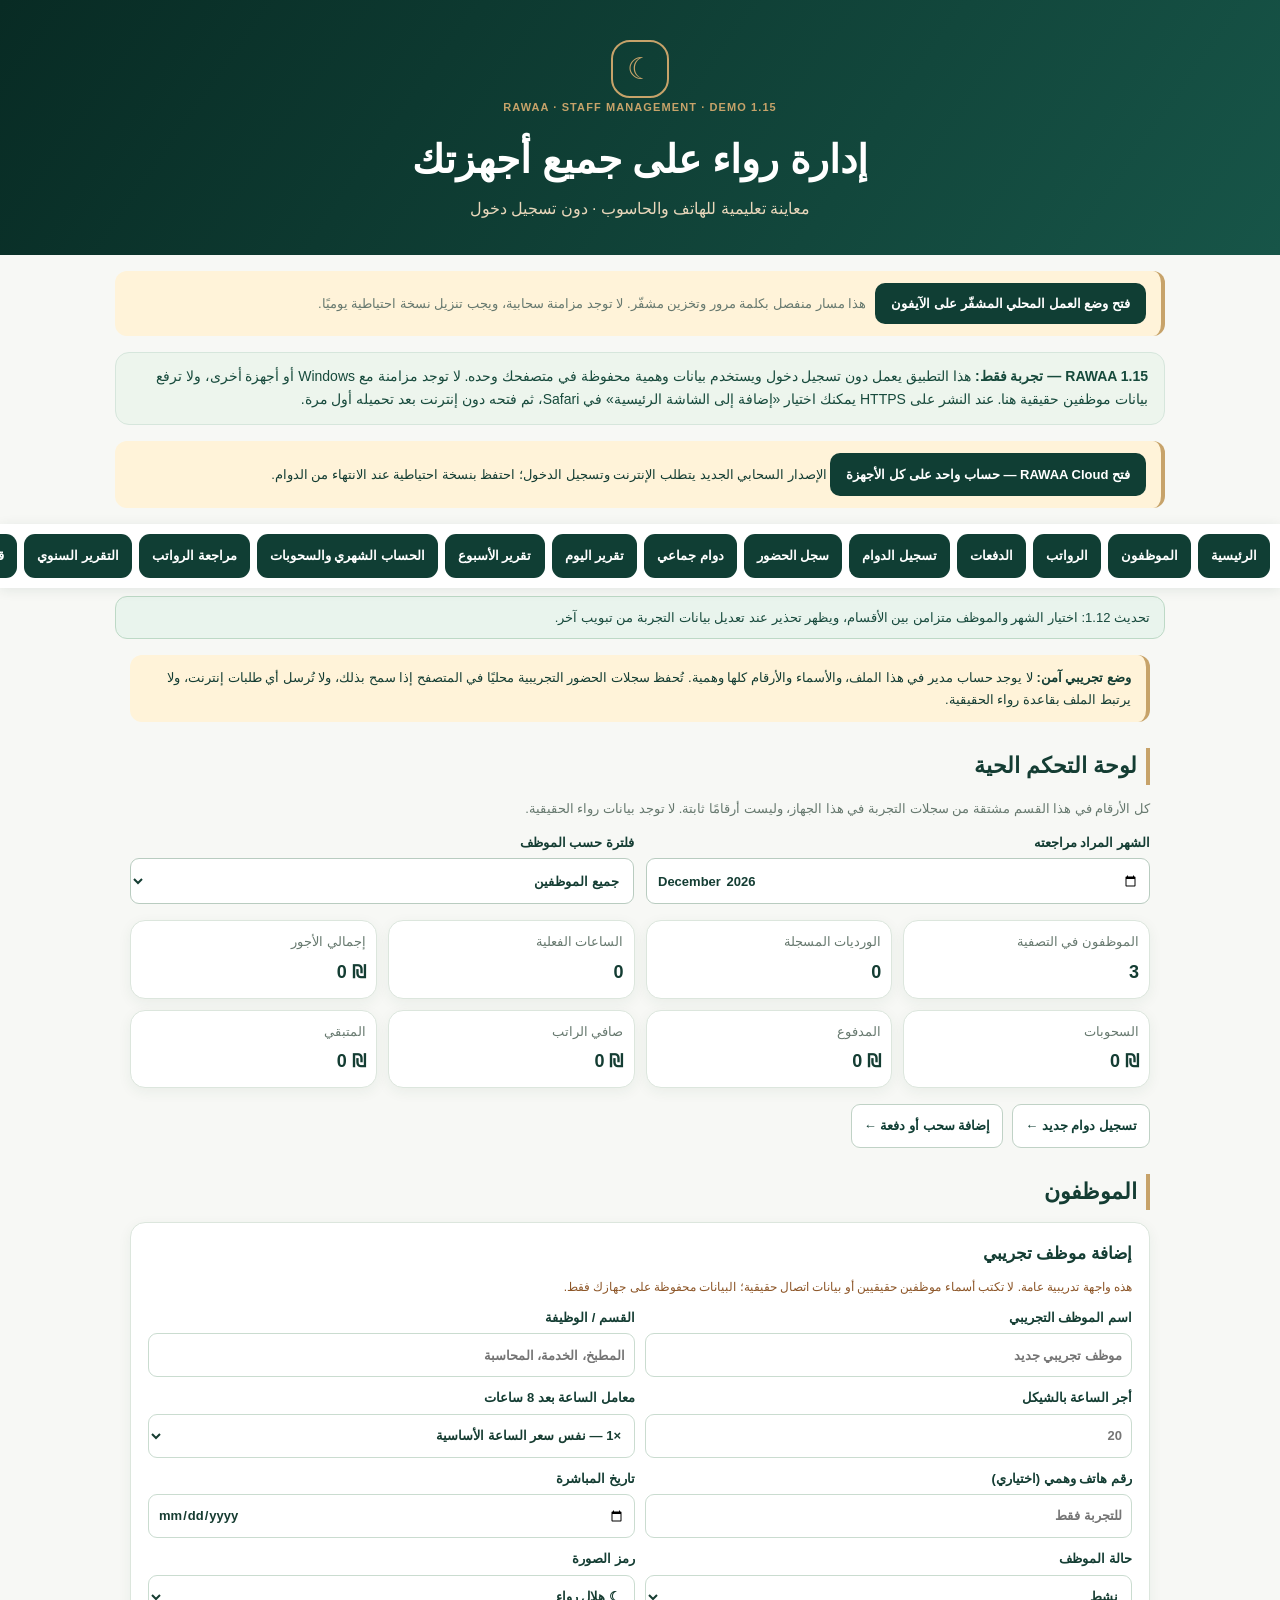
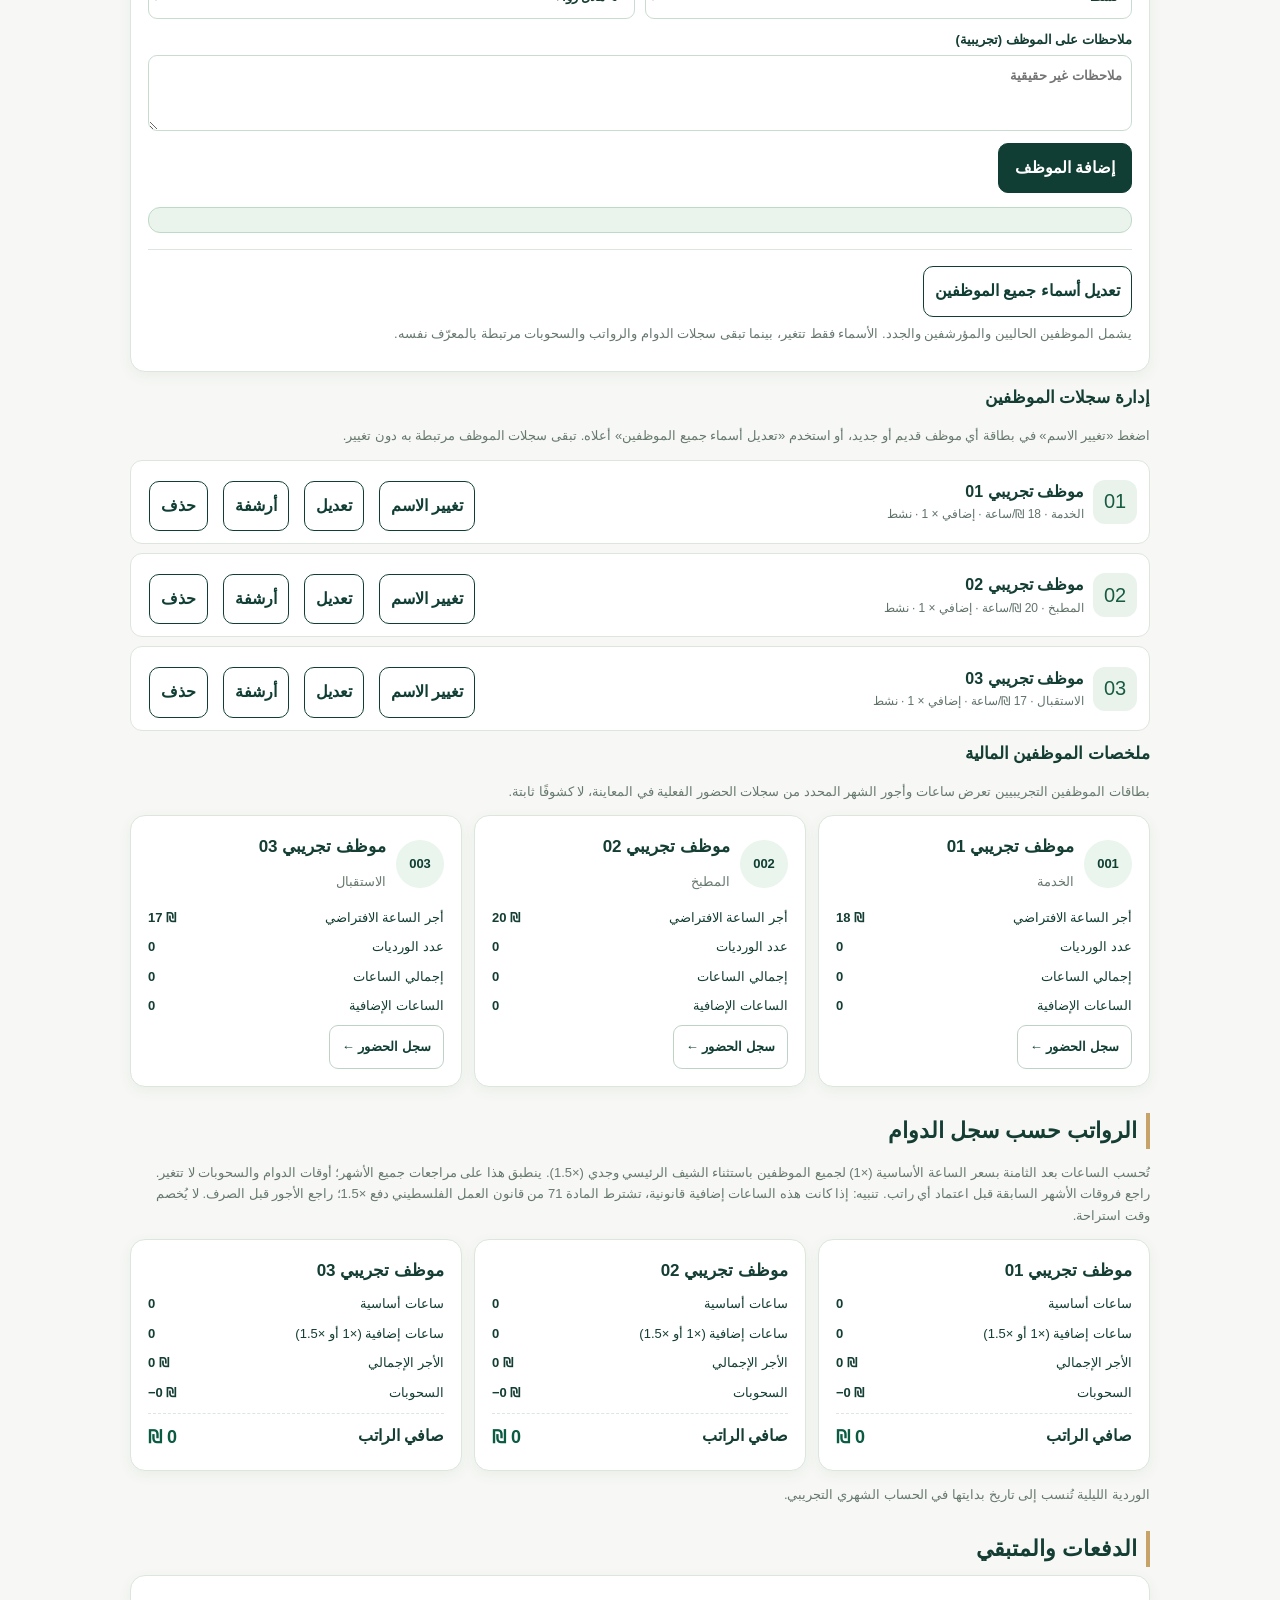
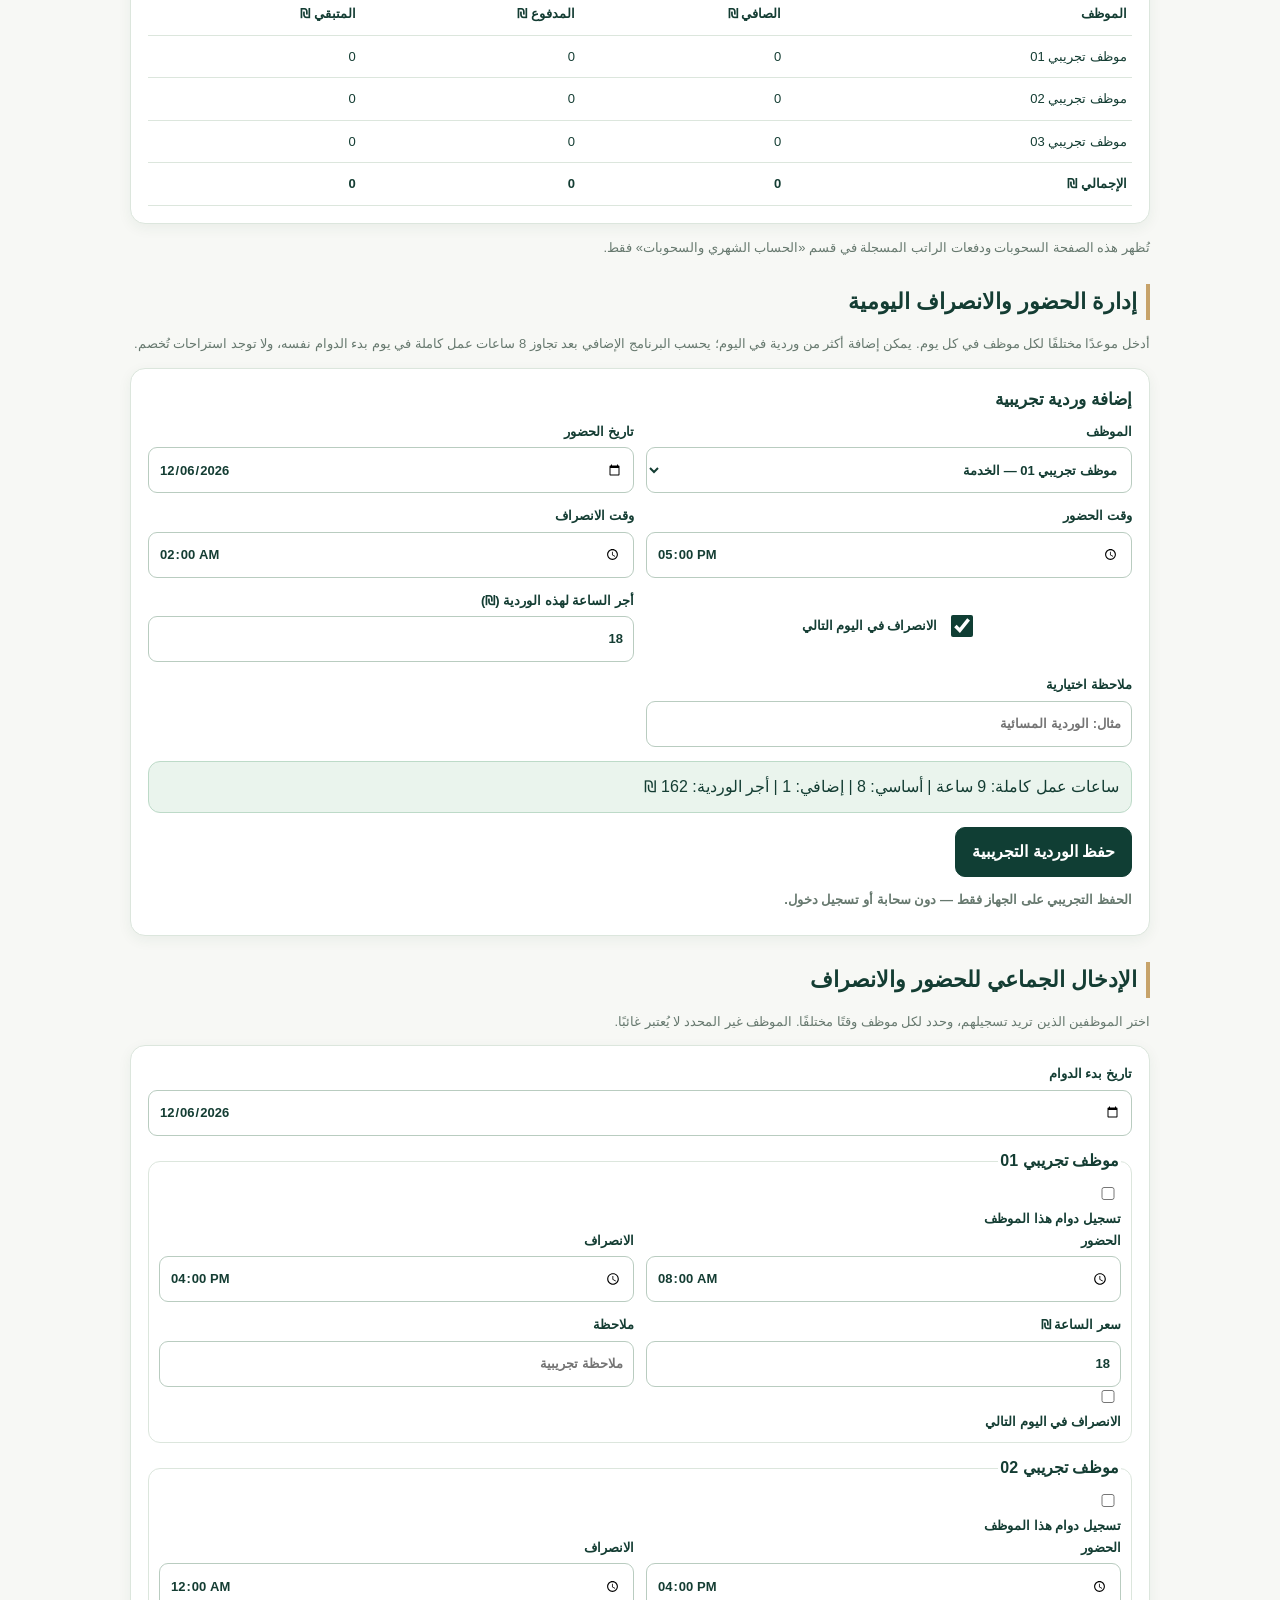
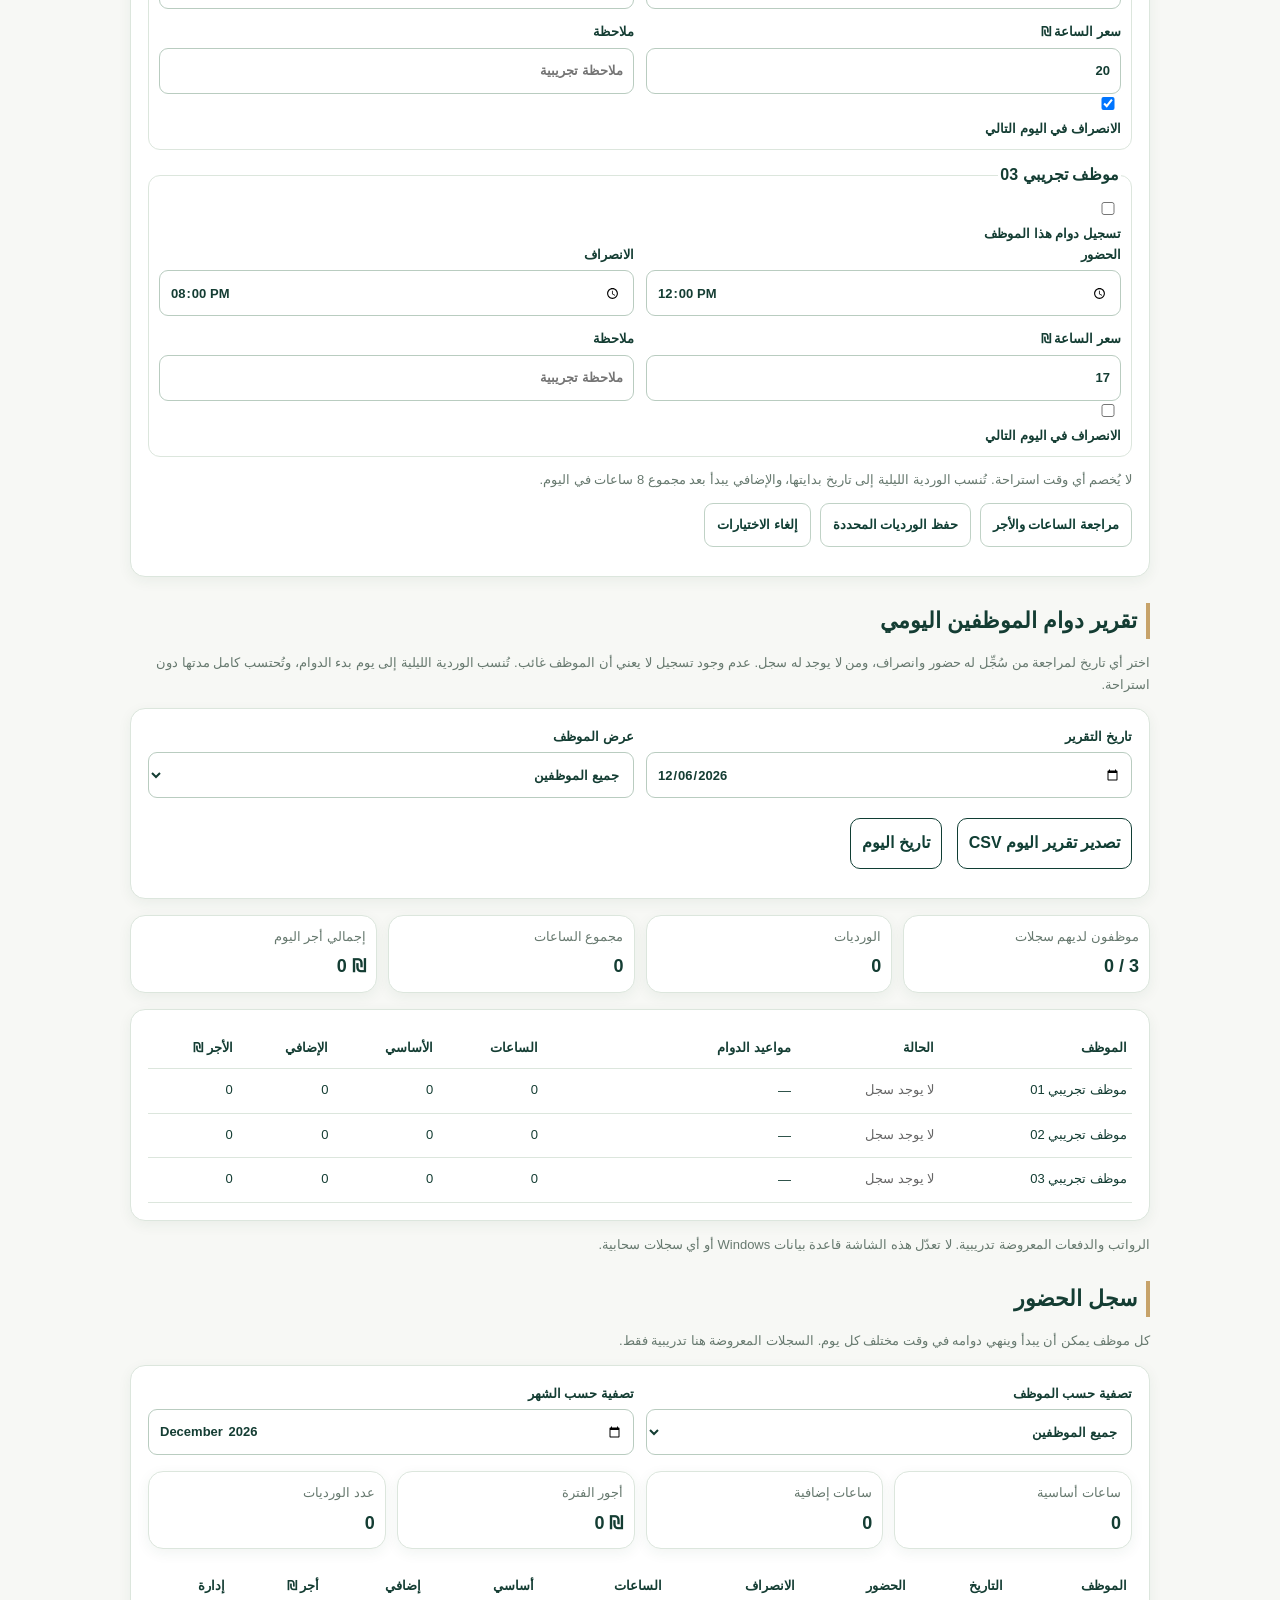
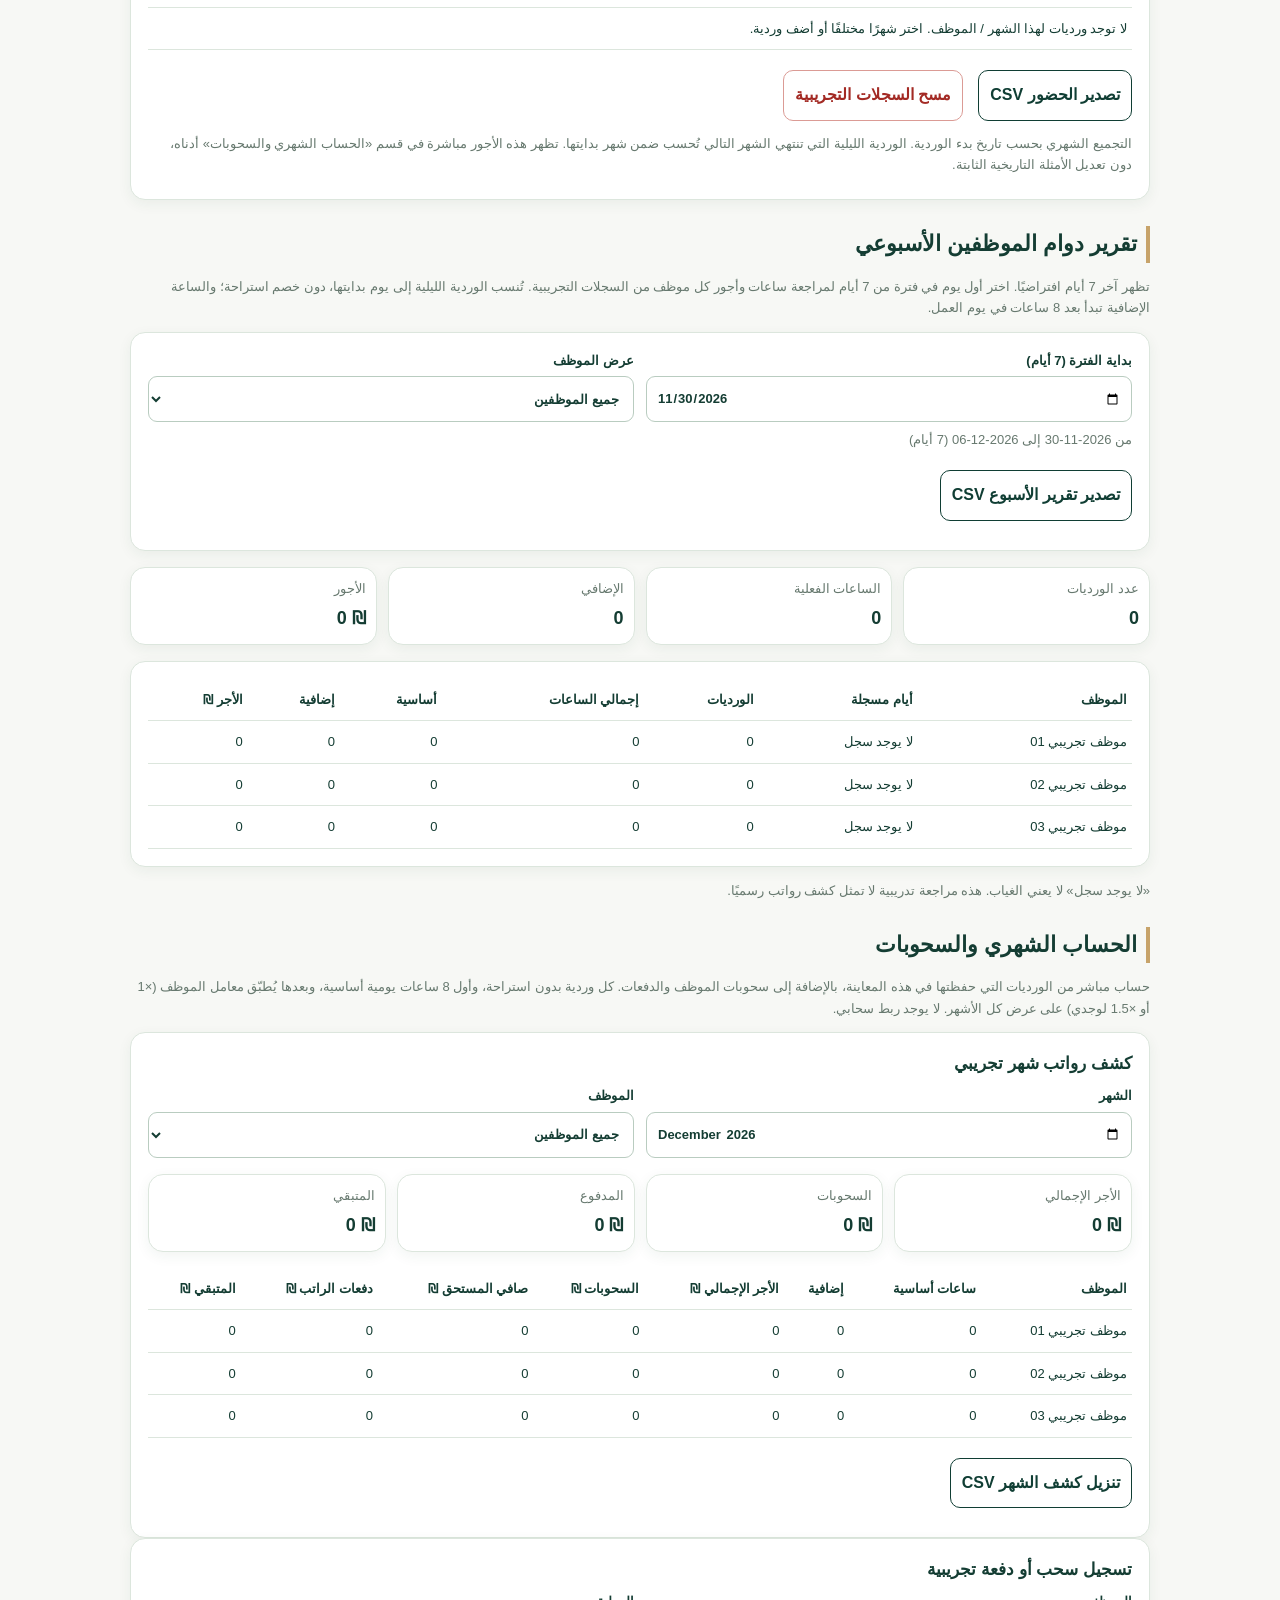
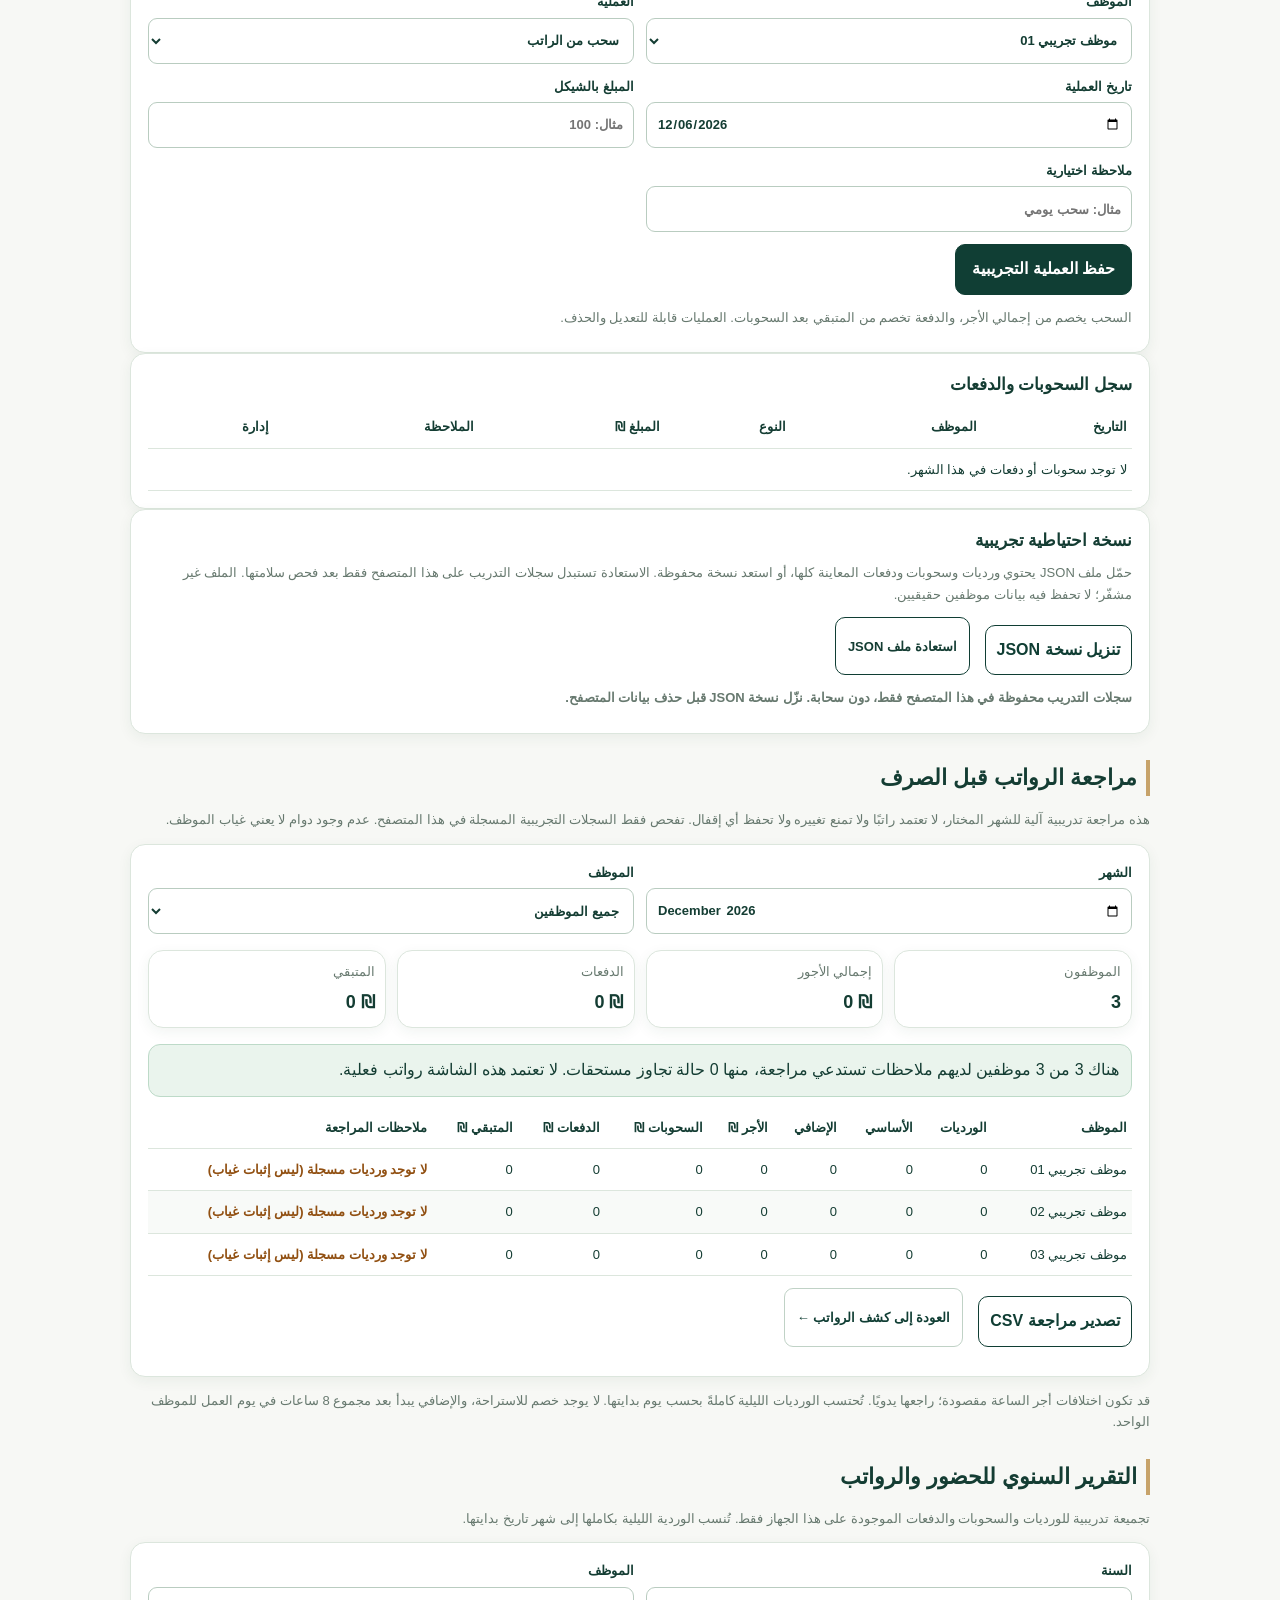
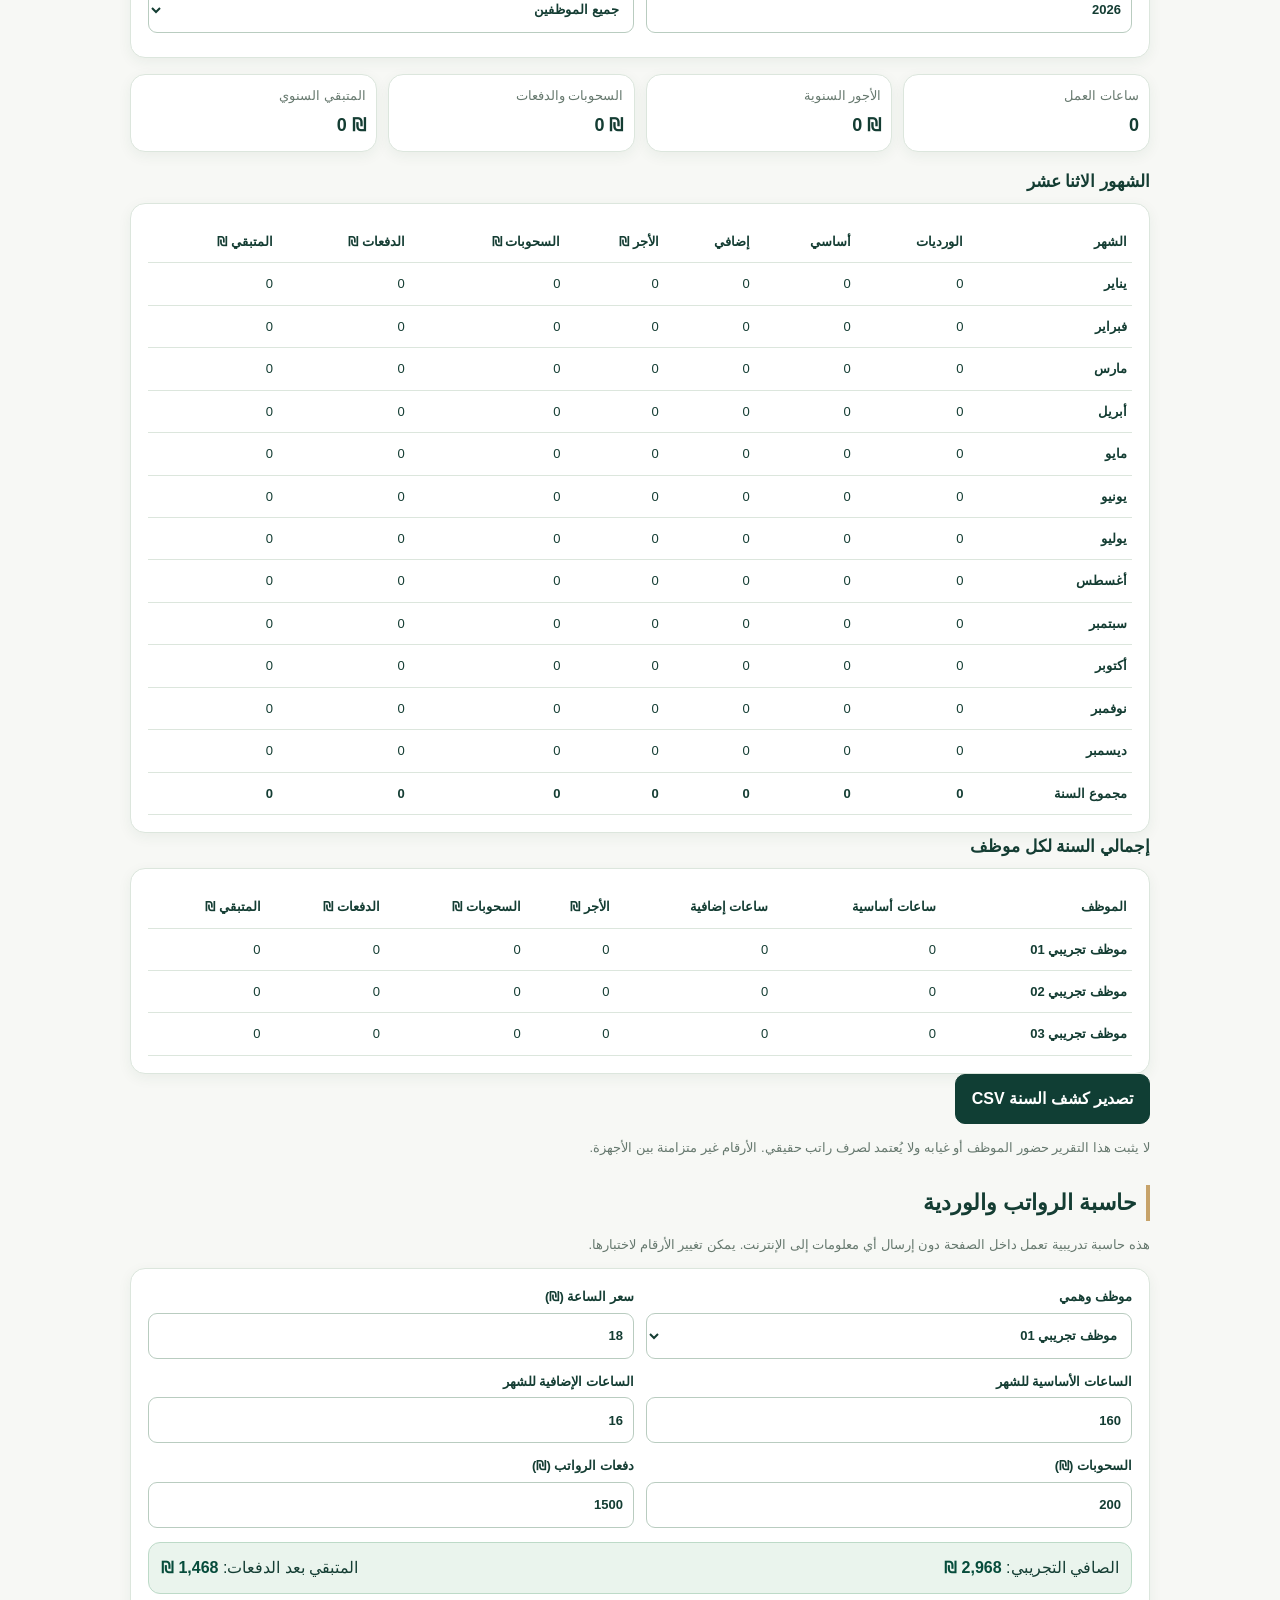
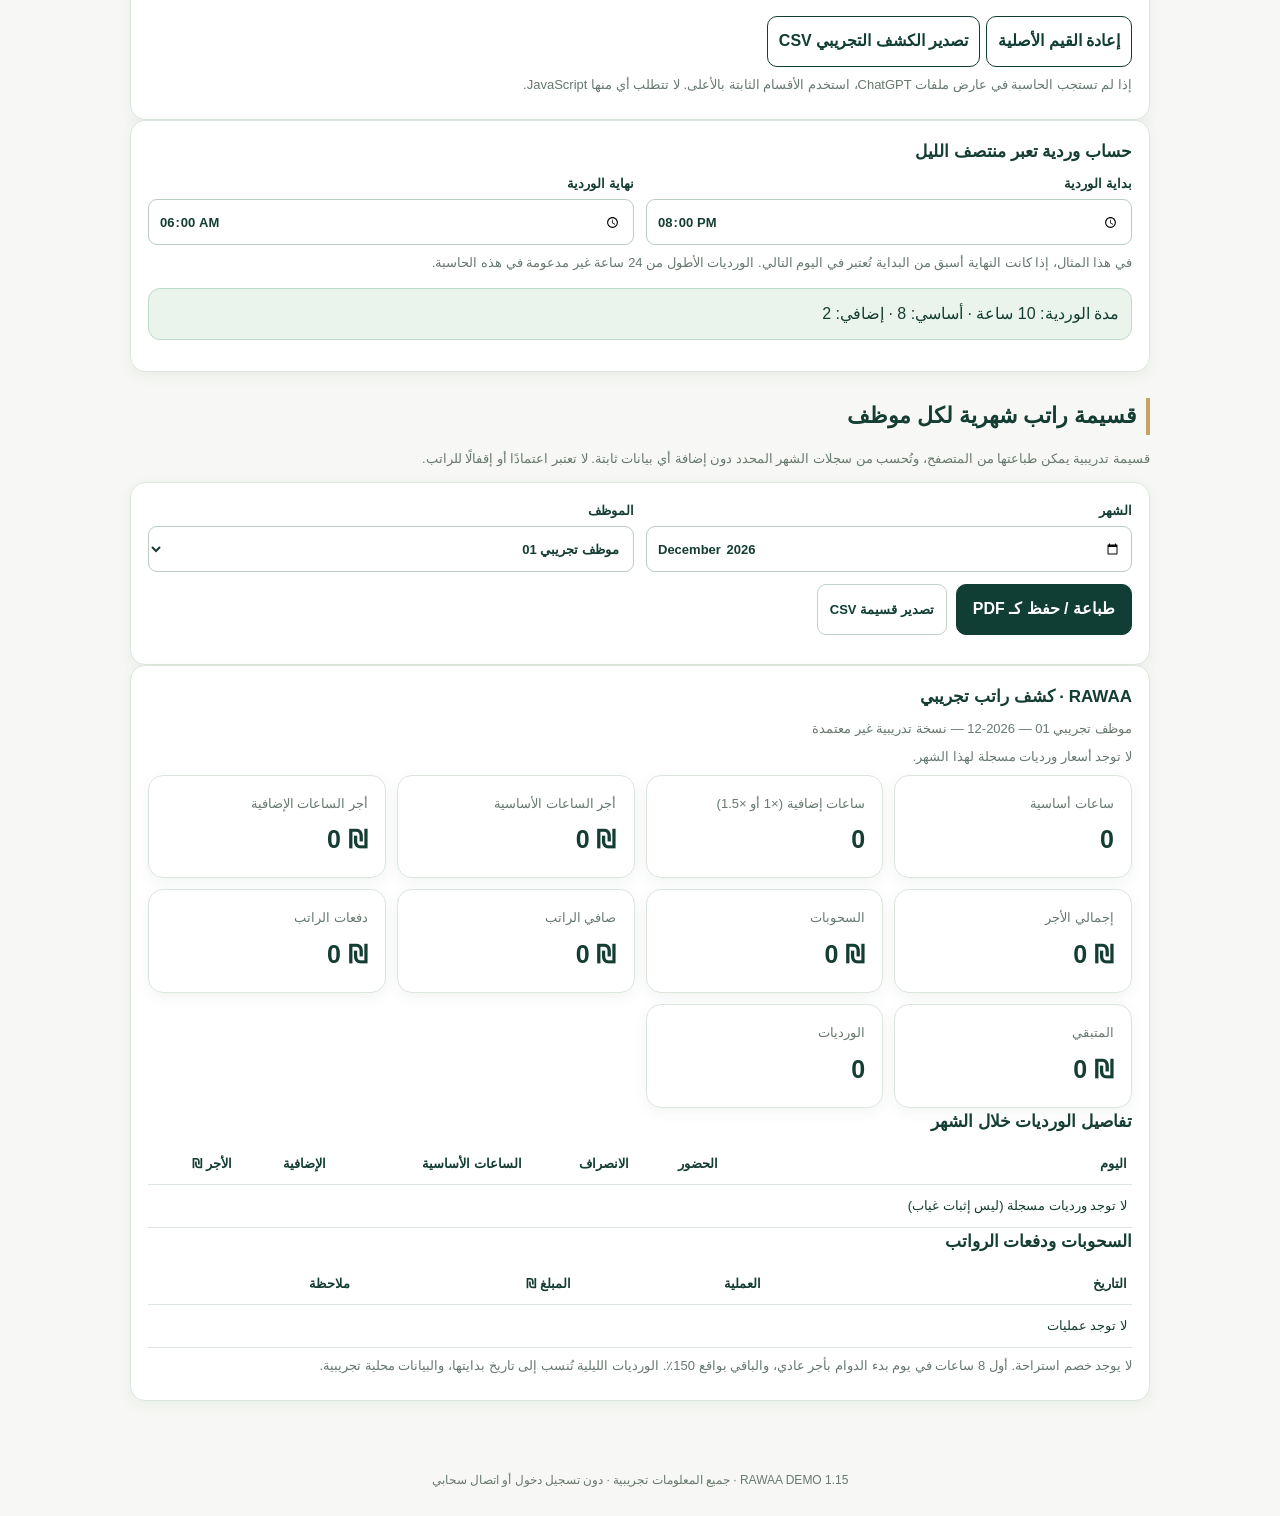
==== commit bfbc8771: "fix(ui): explain uniform overtime rate for all months and force latest script" ====
--- a/index.html
+++ b/index.html
@@ -27,7 +27,7 @@
 <p id="staff-feedback" aria-live="polite" role="status" class="result"></p>
 </form></div>
 <h3>إدارة سجلات الموظفين</h3><p class="hint">اضغط «تغيير الاسم» في بطاقة أي موظف قديم أو جديد، أو استخدم «تعديل أسماء جميع الموظفين» أعلاه. تبقى سجلات الموظف مرتبطة به دون تغيير.</p>
-<div id="staff-manage-cards"></div><h3>ملخصات الموظفين المالية</h3><p class="hint">بطاقات الموظفين التجريبيين تعرض ساعات وأجور الشهر المحدد من سجلات الحضور الفعلية في المعاينة، لا كشوفًا ثابتة.</p><div class="cols" id="live-employee-cards"></div></section><section id="payroll"><h2>الرواتب حسب سجل الدوام</h2><p class="hint">تبدأ الساعات الزائدة بعد 8 ساعات في اليوم: بنفس الأجر للموظفين، و×1.5 للشيف وجدي اعتبارًا من 4 نوفمبر 2026. كشوف الفترات السابقة لا تتغير. تنبيه: إذا كانت هذه الساعات إضافية قانونية، تشترط المادة 71 من قانون العمل الفلسطيني دفع ×1.5؛ راجع الأجور قبل الصرف. لا يُخصم وقت استراحة.</p><div class="cols" id="live-payroll-cards"></div><p class="hint">الوردية الليلية تُنسب إلى تاريخ بدايتها في الحساب الشهري التجريبي.</p></section><section id="payments"><h2>الدفعات والمتبقي</h2><div class="card overflow"><table><thead><tr><th>الموظف</th><th>الصافي ₪</th><th>المدفوع ₪</th><th>المتبقي ₪</th></tr></thead><tbody id="live-payments-rows"></tbody></table></div><p class="hint">تُظهر هذه الصفحة السحوبات ودفعات الراتب المسجلة في قسم «الحساب الشهري والسحوبات» فقط.</p></section><section id="attendance"><h2>إدارة الحضور والانصراف اليومية</h2><p class="hint">أدخل موعدًا مختلفًا لكل موظف في كل يوم. يمكن إضافة أكثر من وردية في اليوم؛ يحسب البرنامج الإضافي بعد تجاوز 8 ساعات عمل كاملة في يوم بدء الدوام نفسه، ولا توجد استراحات تُخصم.</p>
+<div id="staff-manage-cards"></div><h3>ملخصات الموظفين المالية</h3><p class="hint">بطاقات الموظفين التجريبيين تعرض ساعات وأجور الشهر المحدد من سجلات الحضور الفعلية في المعاينة، لا كشوفًا ثابتة.</p><div class="cols" id="live-employee-cards"></div></section><section id="payroll"><h2>الرواتب حسب سجل الدوام</h2><p class="hint">تُحسب الساعات بعد الثامنة بسعر الساعة الأساسية (×1) لجميع الموظفين باستثناء الشيف الرئيسي وجدي (×1.5). ينطبق هذا على مراجعات جميع الأشهر؛ أوقات الدوام والسحوبات لا تتغير. راجع فروقات الأشهر السابقة قبل اعتماد أي راتب. تنبيه: إذا كانت هذه الساعات إضافية قانونية، تشترط المادة 71 من قانون العمل الفلسطيني دفع ×1.5؛ راجع الأجور قبل الصرف. لا يُخصم وقت استراحة.</p><div class="cols" id="live-payroll-cards"></div><p class="hint">الوردية الليلية تُنسب إلى تاريخ بدايتها في الحساب الشهري التجريبي.</p></section><section id="payments"><h2>الدفعات والمتبقي</h2><div class="card overflow"><table><thead><tr><th>الموظف</th><th>الصافي ₪</th><th>المدفوع ₪</th><th>المتبقي ₪</th></tr></thead><tbody id="live-payments-rows"></tbody></table></div><p class="hint">تُظهر هذه الصفحة السحوبات ودفعات الراتب المسجلة في قسم «الحساب الشهري والسحوبات» فقط.</p></section><section id="attendance"><h2>إدارة الحضور والانصراف اليومية</h2><p class="hint">أدخل موعدًا مختلفًا لكل موظف في كل يوم. يمكن إضافة أكثر من وردية في اليوم؛ يحسب البرنامج الإضافي بعد تجاوز 8 ساعات عمل كاملة في يوم بدء الدوام نفسه، ولا توجد استراحات تُخصم.</p>
 <div class="card"><h3 id="attendance-form-title">إضافة وردية تجريبية</h3>
 <form id="attendance-form" novalidate=""><div class="formgrid">
 <label>الموظف<select id="att-employee" required=""><option value="001">موظف تجريبي 01 — الخدمة</option><option value="002">موظف تجريبي 02 — المطبخ</option><option value="003">موظف تجريبي 03 — الاستقبال</option></select></label>
@@ -57,7 +57,7 @@
 <div class="card overflow"><table><thead><tr><th>الموظف</th><th>أيام مسجلة</th><th>الورديات</th><th>إجمالي الساعات</th><th>أساسية</th><th>إضافية</th><th>الأجر ₪</th></tr></thead><tbody id="weekly-rows"></tbody></table></div>
 <p class="hint">«لا يوجد سجل» لا يعني الغياب. هذه مراجعة تدريبية لا تمثل كشف رواتب رسميًا.</p></section>
 <section id="monthly-ledger"><h2>الحساب الشهري والسحوبات</h2>
-<p class="hint">حساب مباشر من الورديات التي حفظتها في هذه المعاينة، بالإضافة إلى سحوبات الموظف والدفعات. كل وردية بدون استراحة، وأول 8 ساعات يومية أساسية، وبعدها يُطبّق معامل الموظف (×1 أو ×1.5 لوجدي) من 4 نوفمبر 2026. لا يوجد ربط سحابي.</p>
+<p class="hint">حساب مباشر من الورديات التي حفظتها في هذه المعاينة، بالإضافة إلى سحوبات الموظف والدفعات. كل وردية بدون استراحة، وأول 8 ساعات يومية أساسية، وبعدها يُطبّق معامل الموظف (×1 أو ×1.5 لوجدي) على عرض كل الأشهر. لا يوجد ربط سحابي.</p>
 <div class="card"><h3>كشف رواتب شهر تجريبي</h3><div class="formgrid">
 <label>الشهر<input id="fin-month" type="month" value="2026-10"/></label>
 <label>الموظف<select id="fin-filter"><option value="all">جميع الموظفين</option><option value="001">موظف تجريبي 01</option><option value="002">موظف تجريبي 02</option><option value="003">موظف تجريبي 03</option></select></label></div>
@@ -99,7 +99,7 @@
 window.RAWAA_RESTAURANT_TODAY=todayAtRestaurant;
 const today=todayAtRestaurant();for(const id of ['att-date','fin-date','daily-date']){const el=document.getElementById(id);if(el)el.value=today;}
 for(const id of ['dash-month','att-month','fin-month','review-month','payslip-month']){const el=document.getElementById(id);if(el)el.value=today.slice(0,7);}
-})();</script><script src="./staff.js?v=227"></script><script>
+})();</script><script src="./staff.js?v=228"></script><script>
 (()=>{'use strict';const demo=window.RAWAA_STAFF.getAll();const $=id=>document.getElementById(id);const ids=['rate','basic','overtime','withdrawal','paid'];const fmt=v=>new Intl.NumberFormat('en-US',{maximumFractionDigits:2}).format(v);const num=id=>{const x=Number($(id).value);return Number.isFinite(x)&&x>=0?x:null};function reset(){const p=demo[Number($('selected-employee').value)]||demo[0];ids.forEach(k=>$(k).value=p[k]??0);update()}function update(){let v=Object.fromEntries(ids.map(k=>[k,num(k)]));if(Object.values(v).some(x=>x===null)){$('calc-results').textContent='يرجى إدخال أرقام صحيحة غير سالبة.';return}const selected=demo[Number($('selected-employee').value)]||demo[0];
  const gross=v.basic*v.rate+v.overtime*window.RAWAA_STAFF.currentFactor(selected)*v.rate;const net=gross-v.withdrawal;const rem=net-v.paid;$('calc-results').innerHTML='<div>الصافي التجريبي: <strong>'+fmt(net)+' ₪</strong></div><div>المتبقي بعد الدفعات: <strong>'+fmt(rem)+' ₪</strong></div>';}
 function shift(){let a=$('from').value,b=$('to').value;if(!/^\d{2}:\d{2}$/.test(a)||!/^\d{2}:\d{2}$/.test(b)){$('shift-results').textContent='اختر وقتي البداية والنهاية';return}let parse=t=>Number(t.slice(0,2))*60+Number(t.slice(3,5));let start=parse(a),end=parse(b);let min=(end-start+1440)%1440;if(min===0){$('shift-results').textContent='حدد نهاية مختلفة عن البداية (لا تقبل وردية 24 ساعة هنا).';return}let hours=min/60,normal=Math.min(hours,8),extra=Math.max(hours-8,0);$('shift-results').textContent='مدة الوردية: '+fmt(hours)+' ساعة · أساسي: '+fmt(normal)+' · إضافي: '+fmt(extra);}
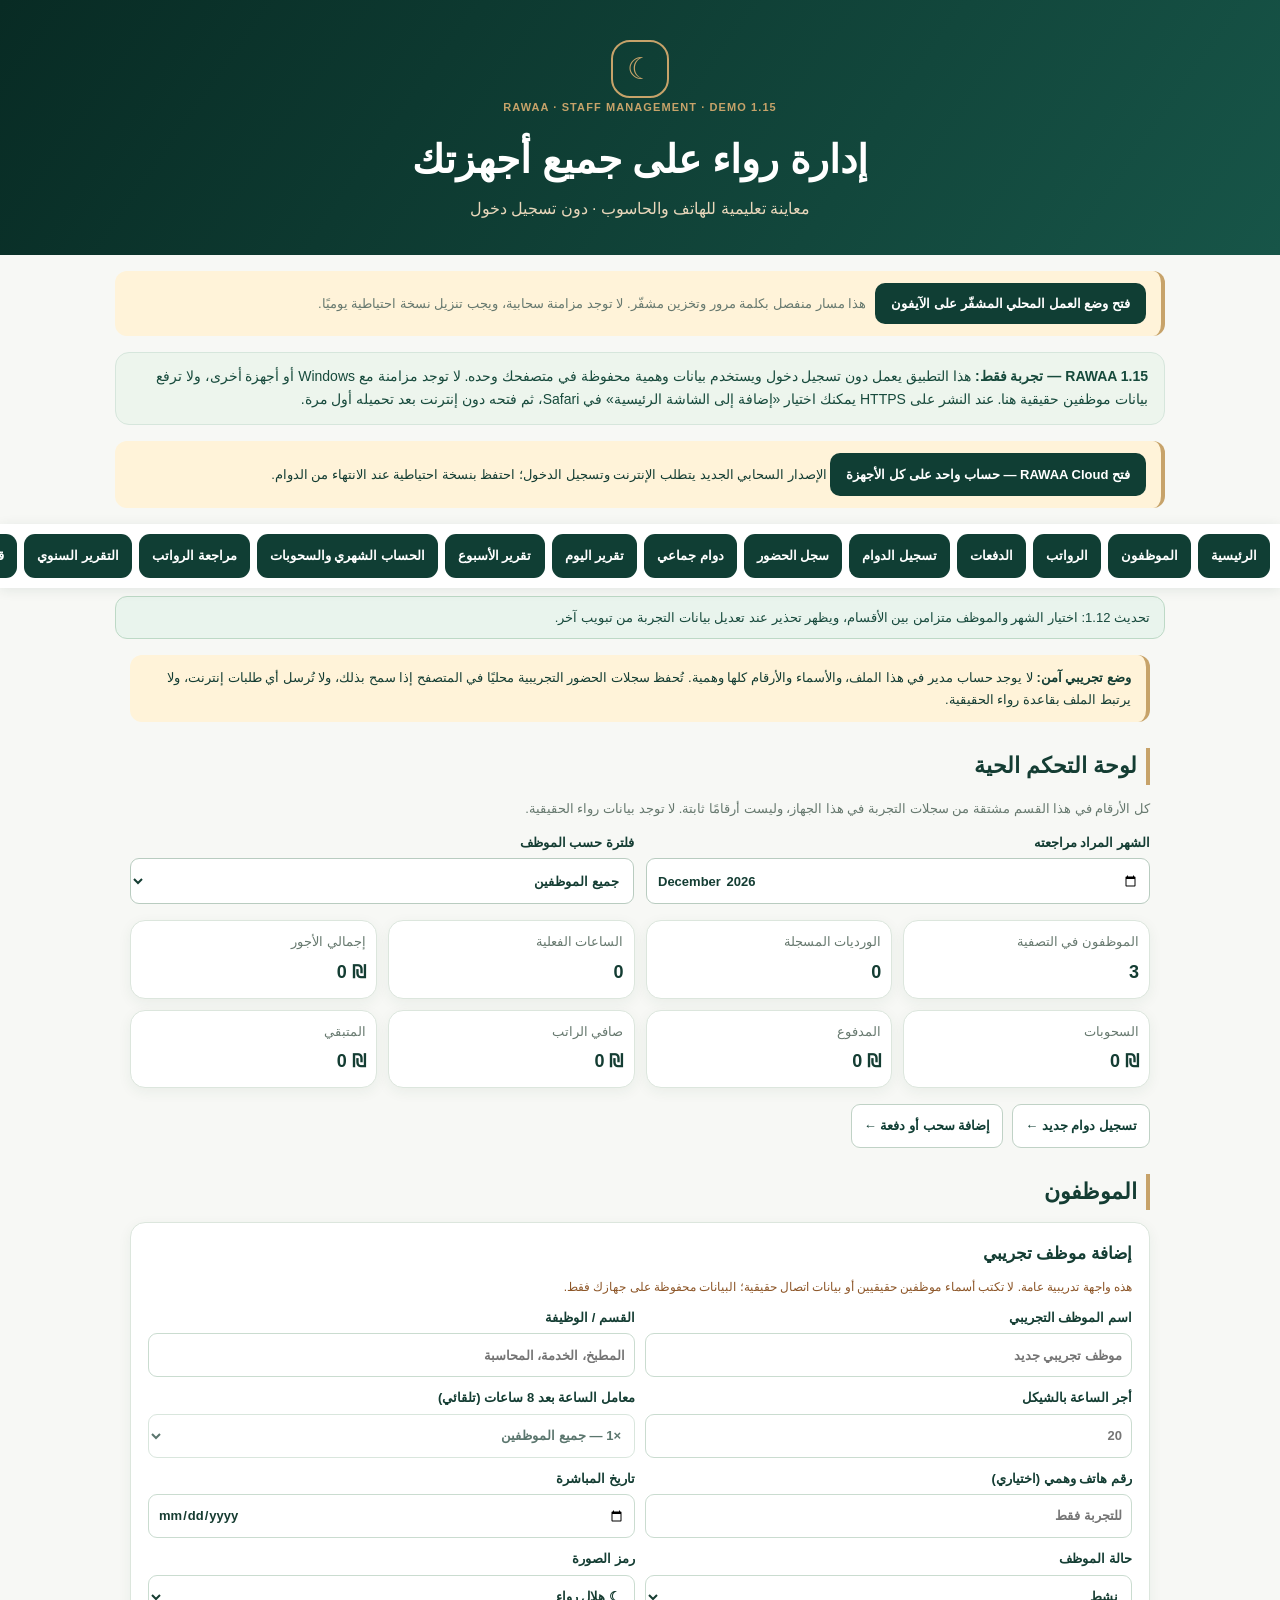
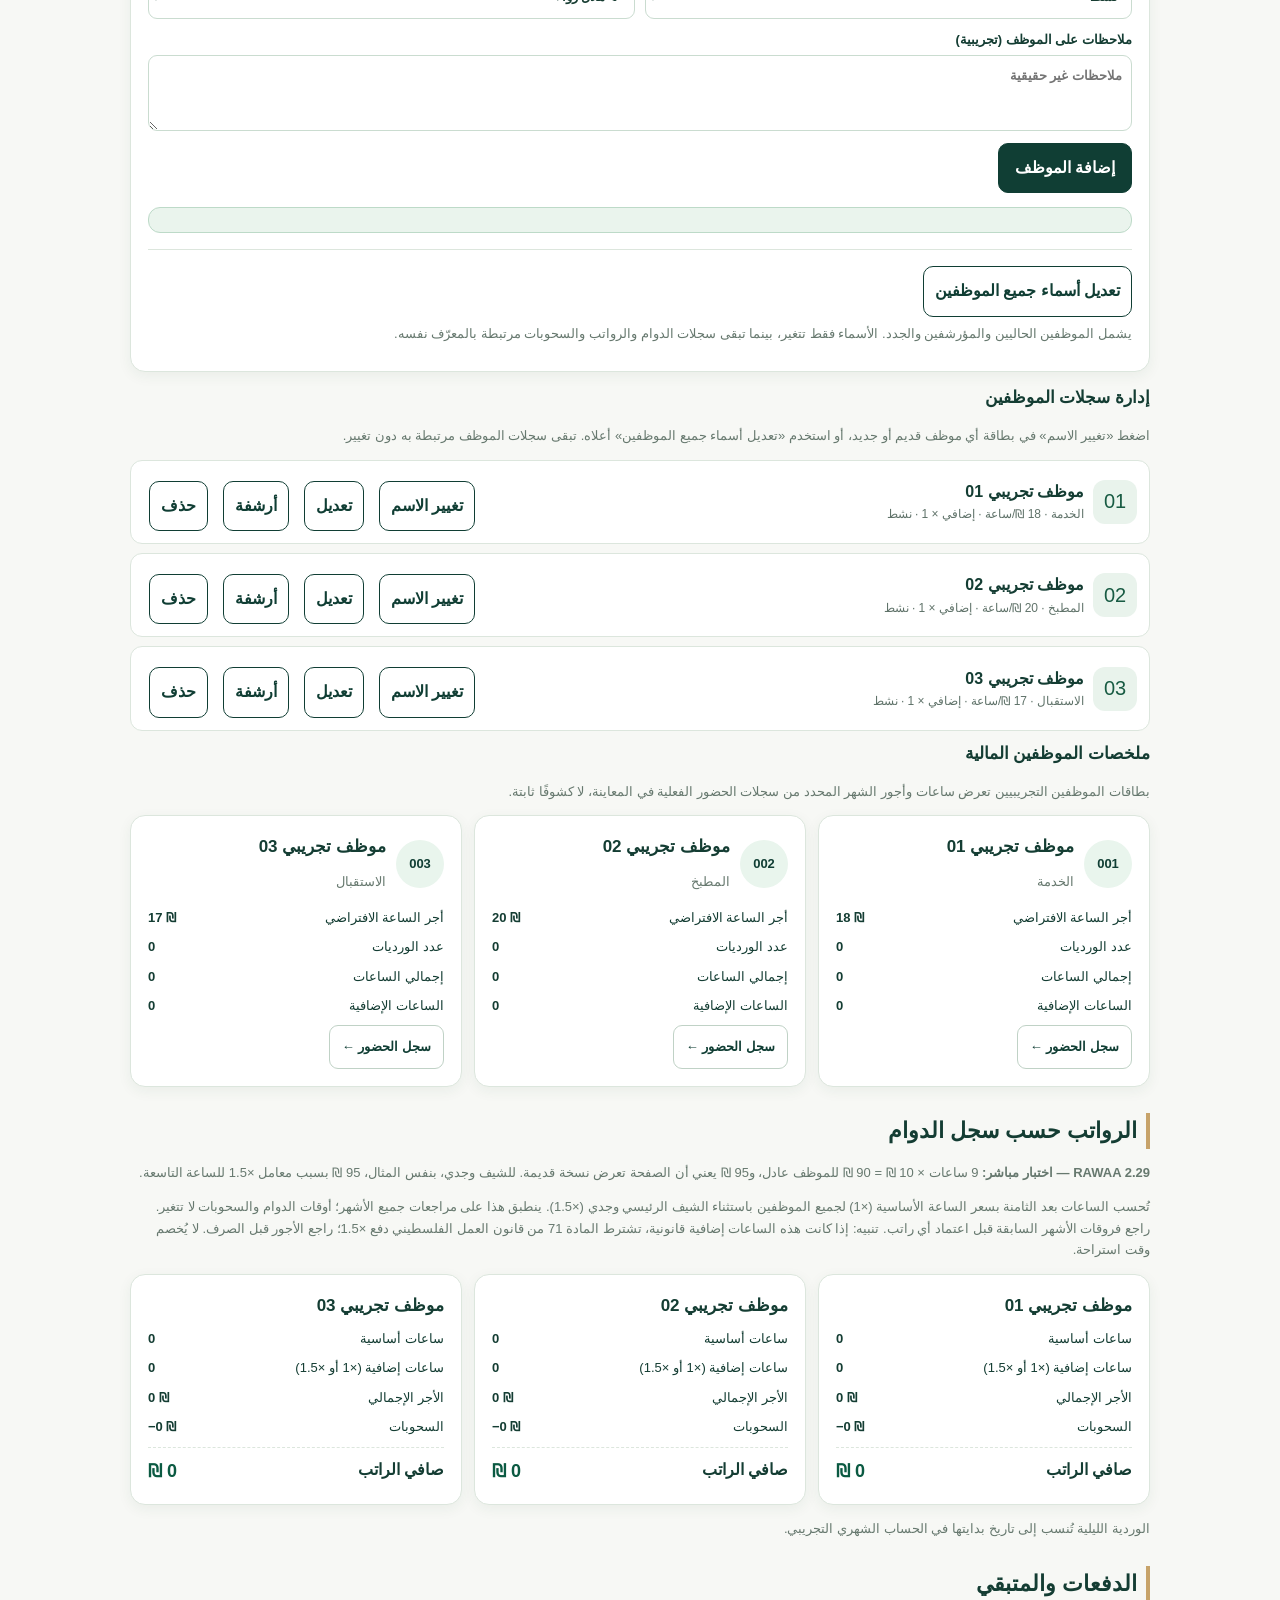
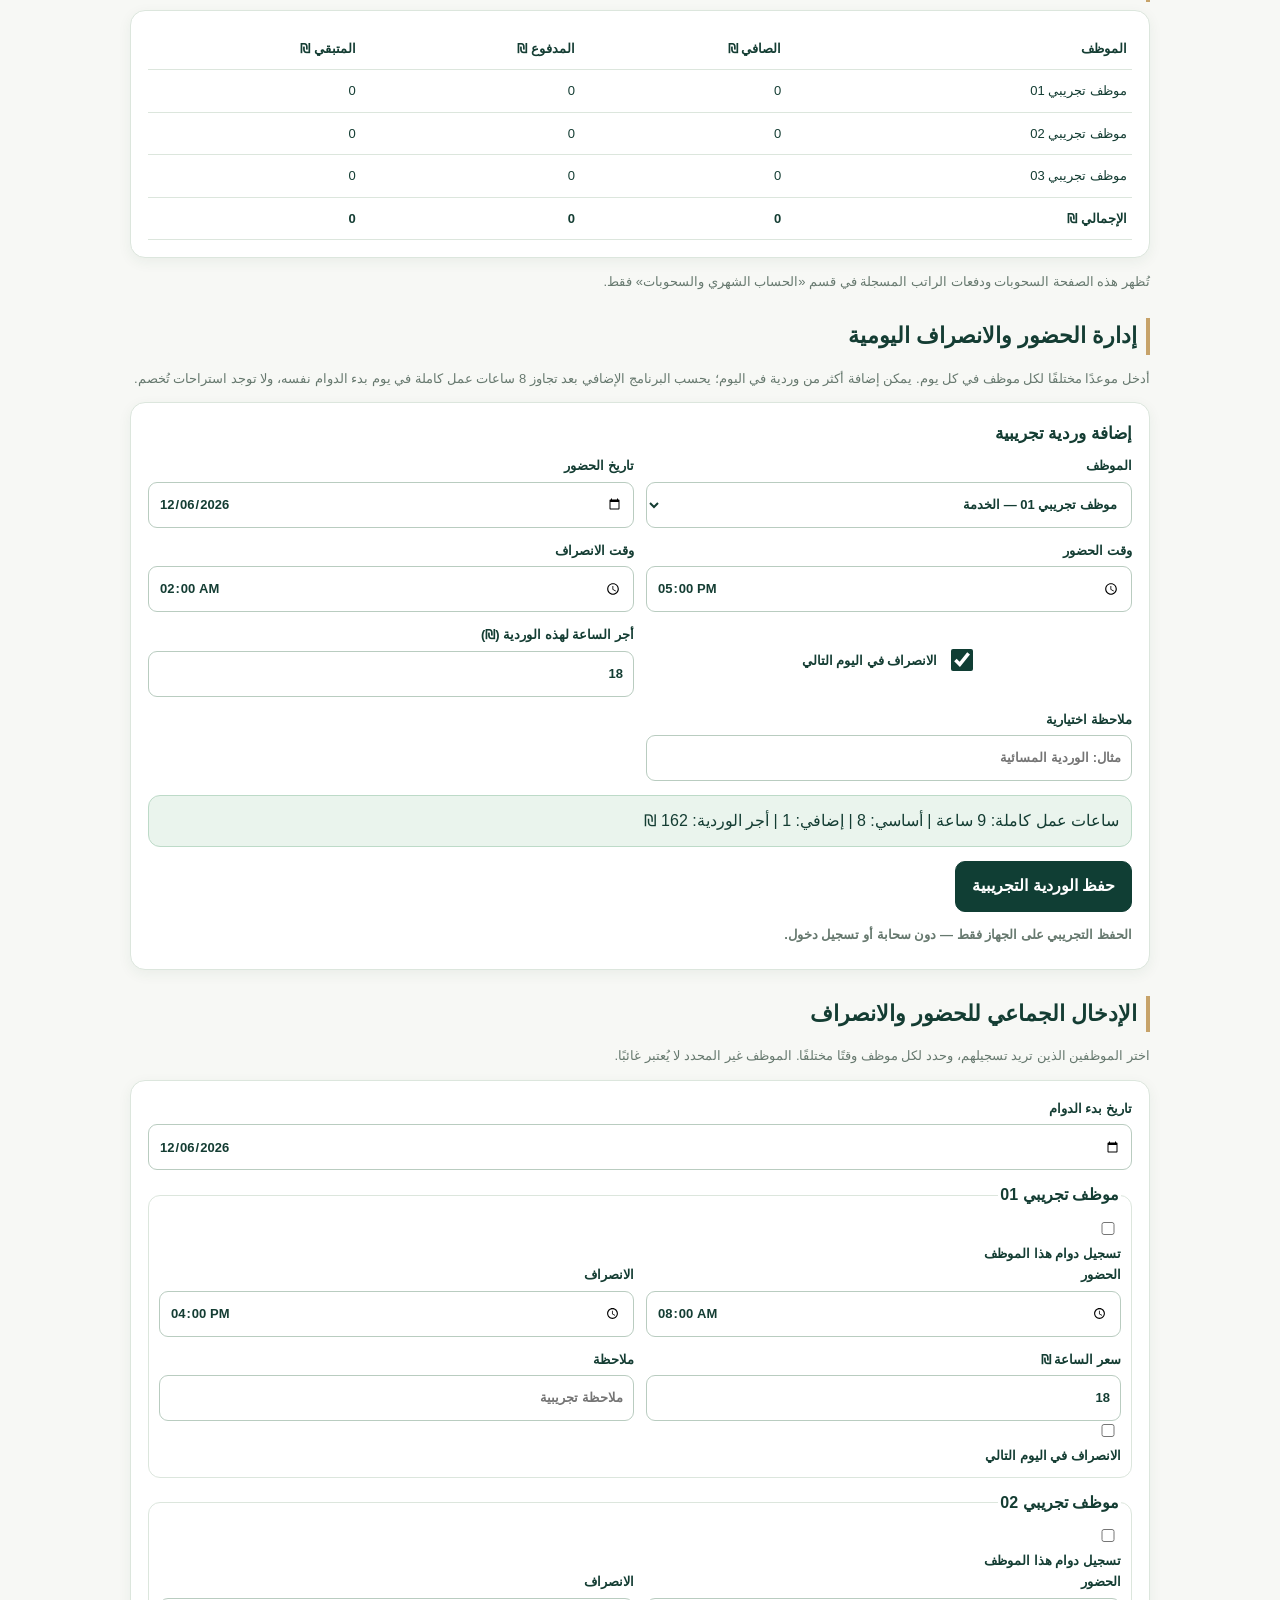
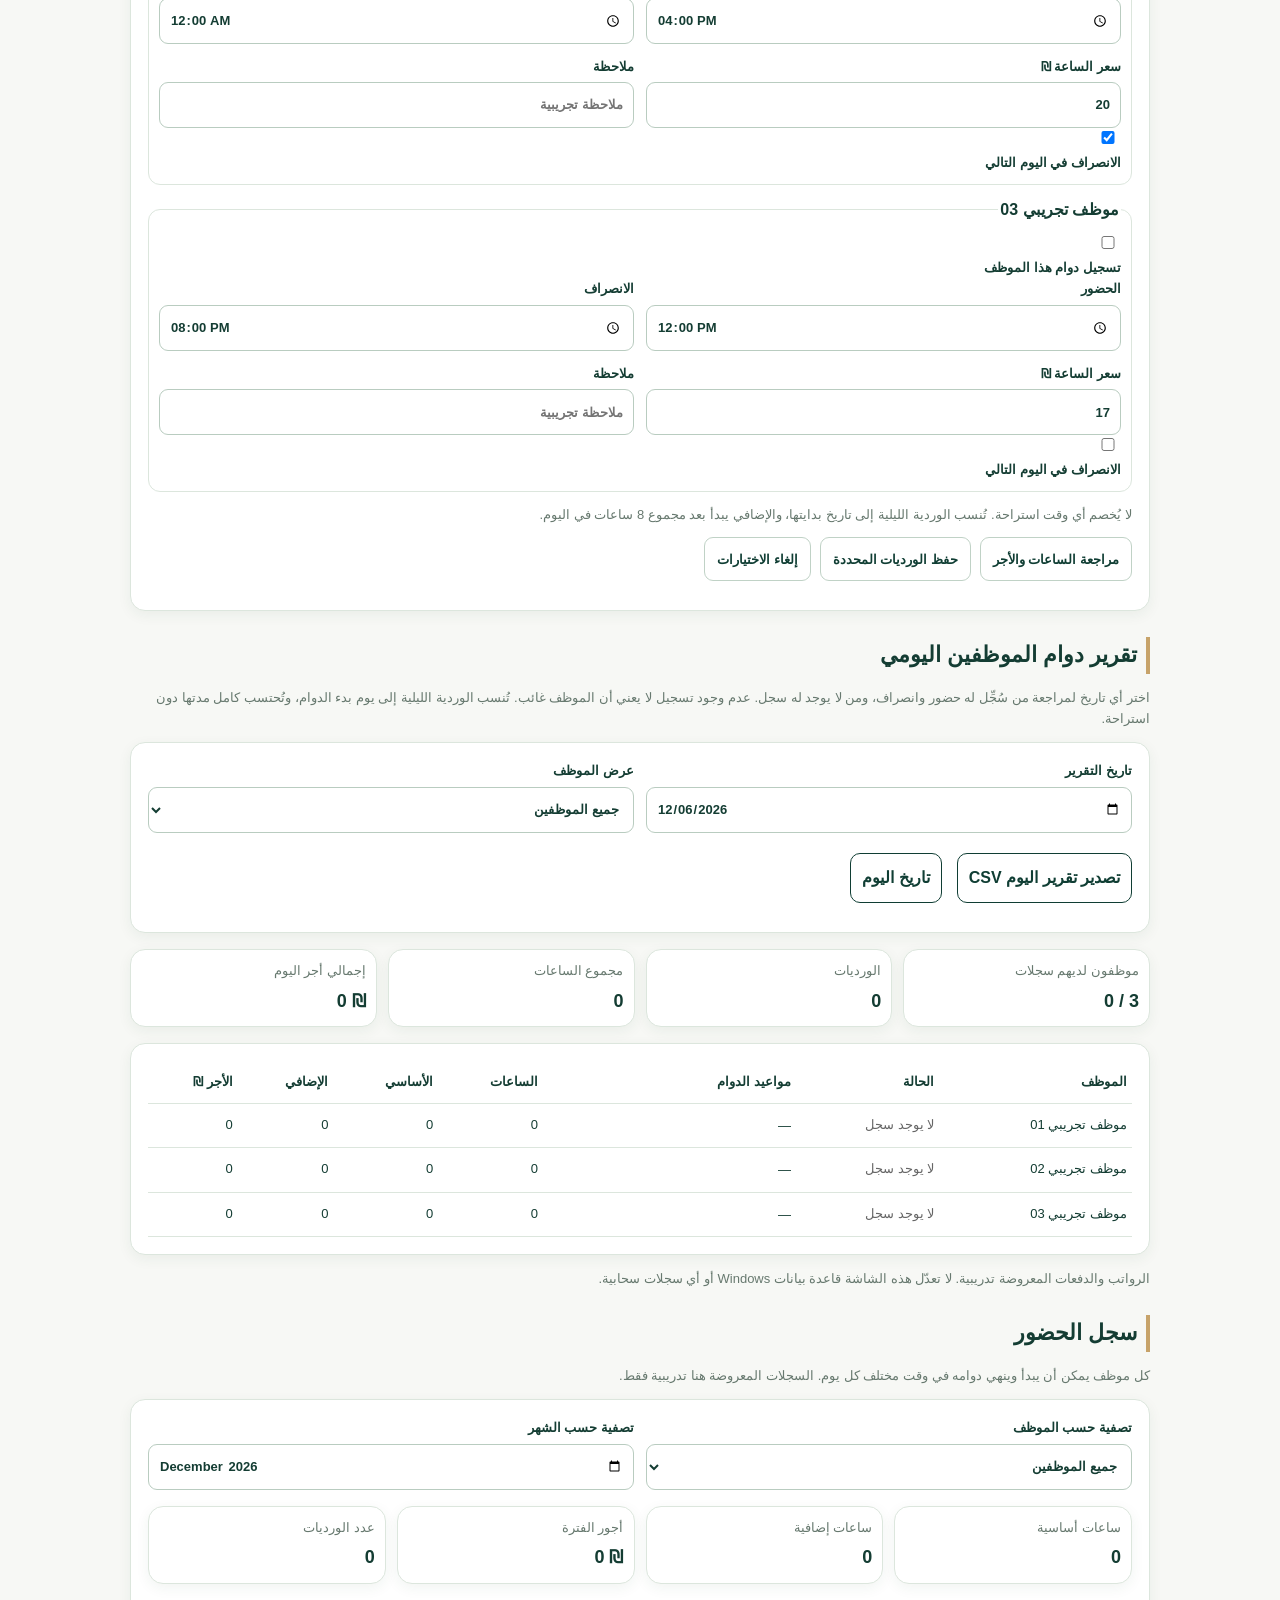
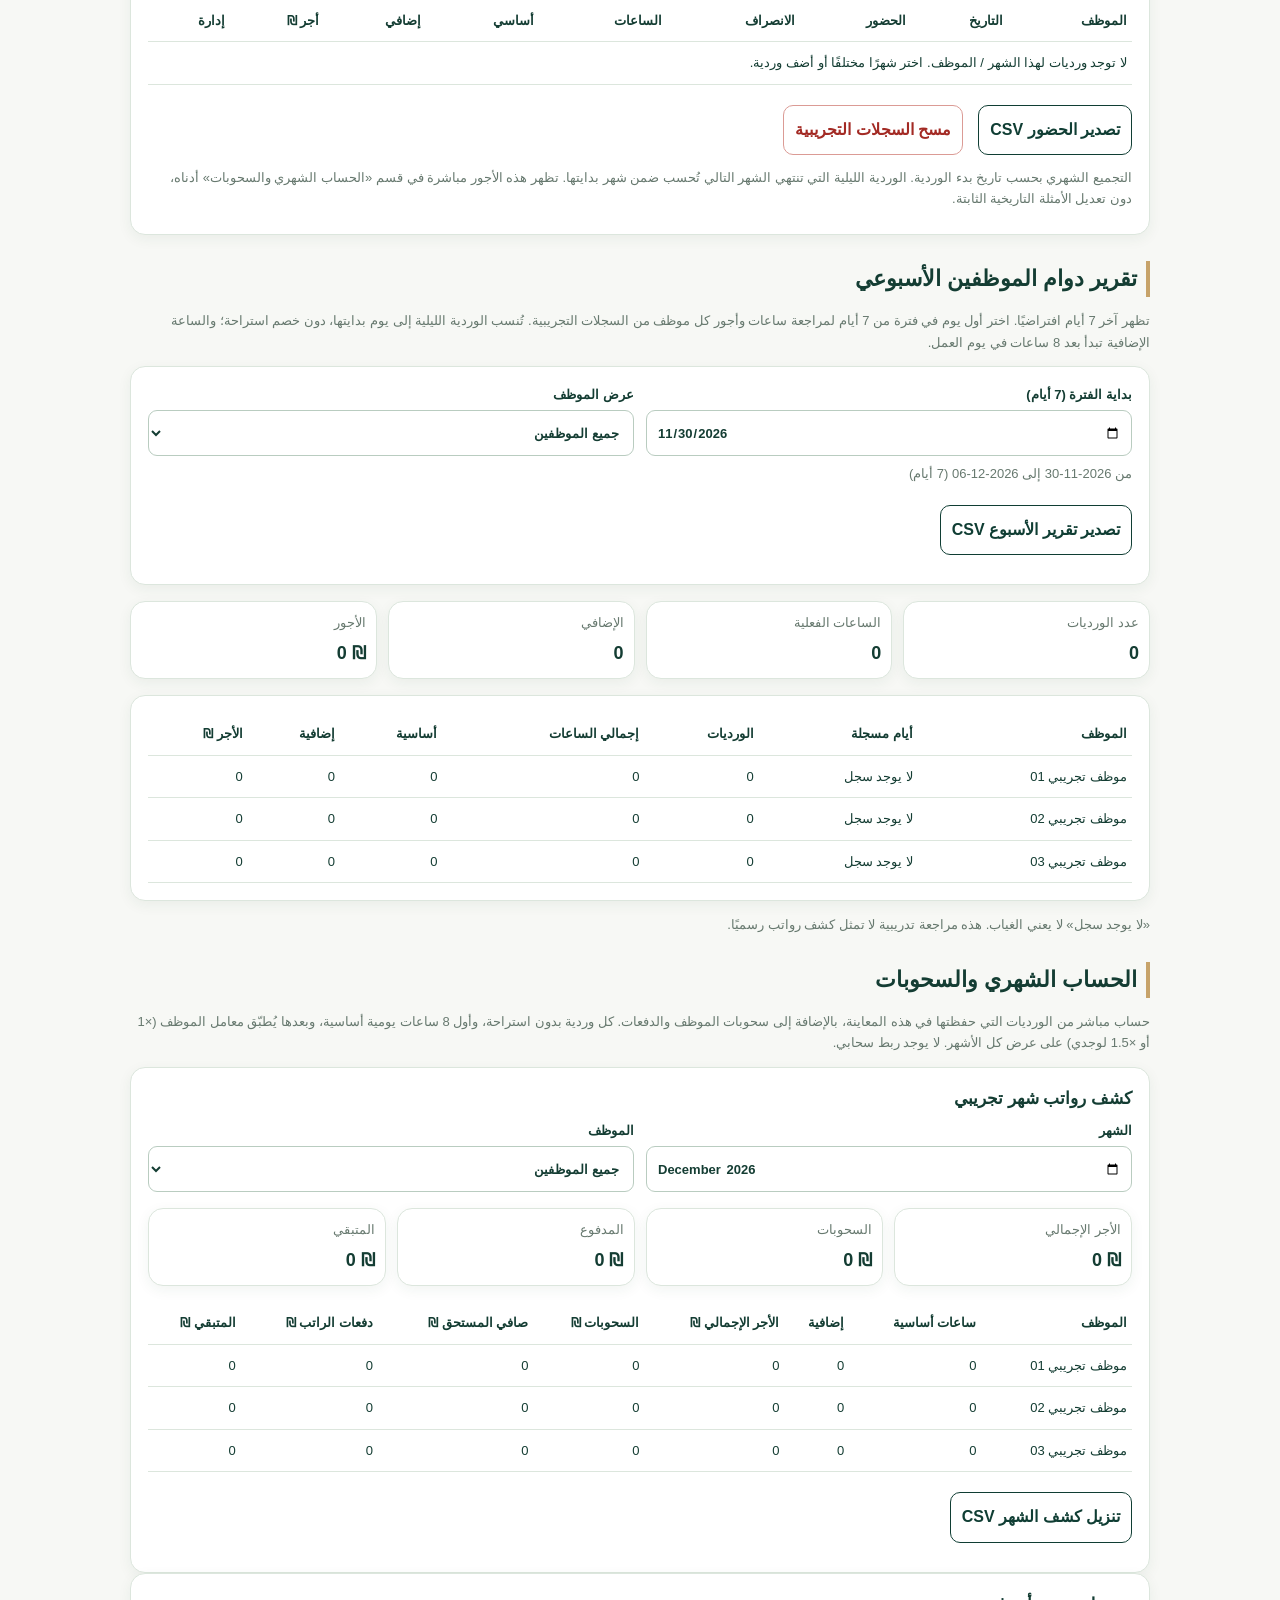
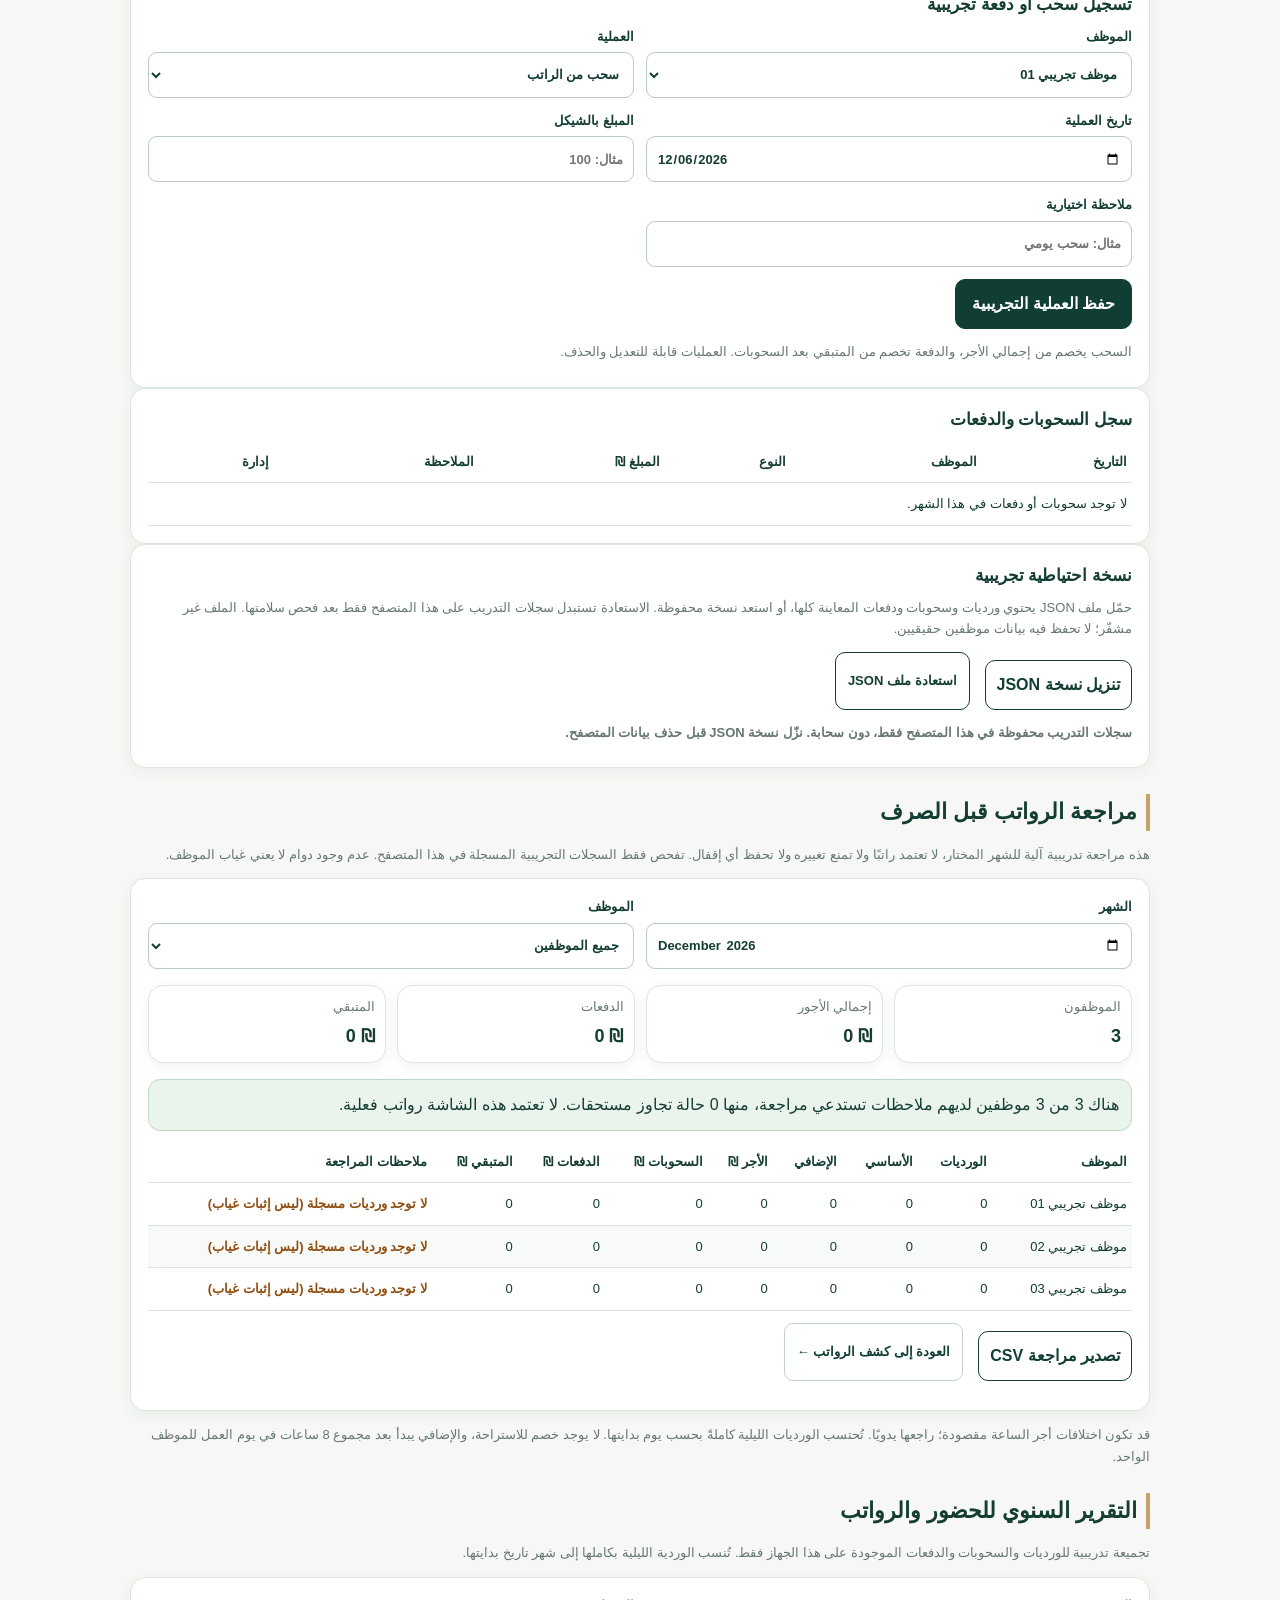
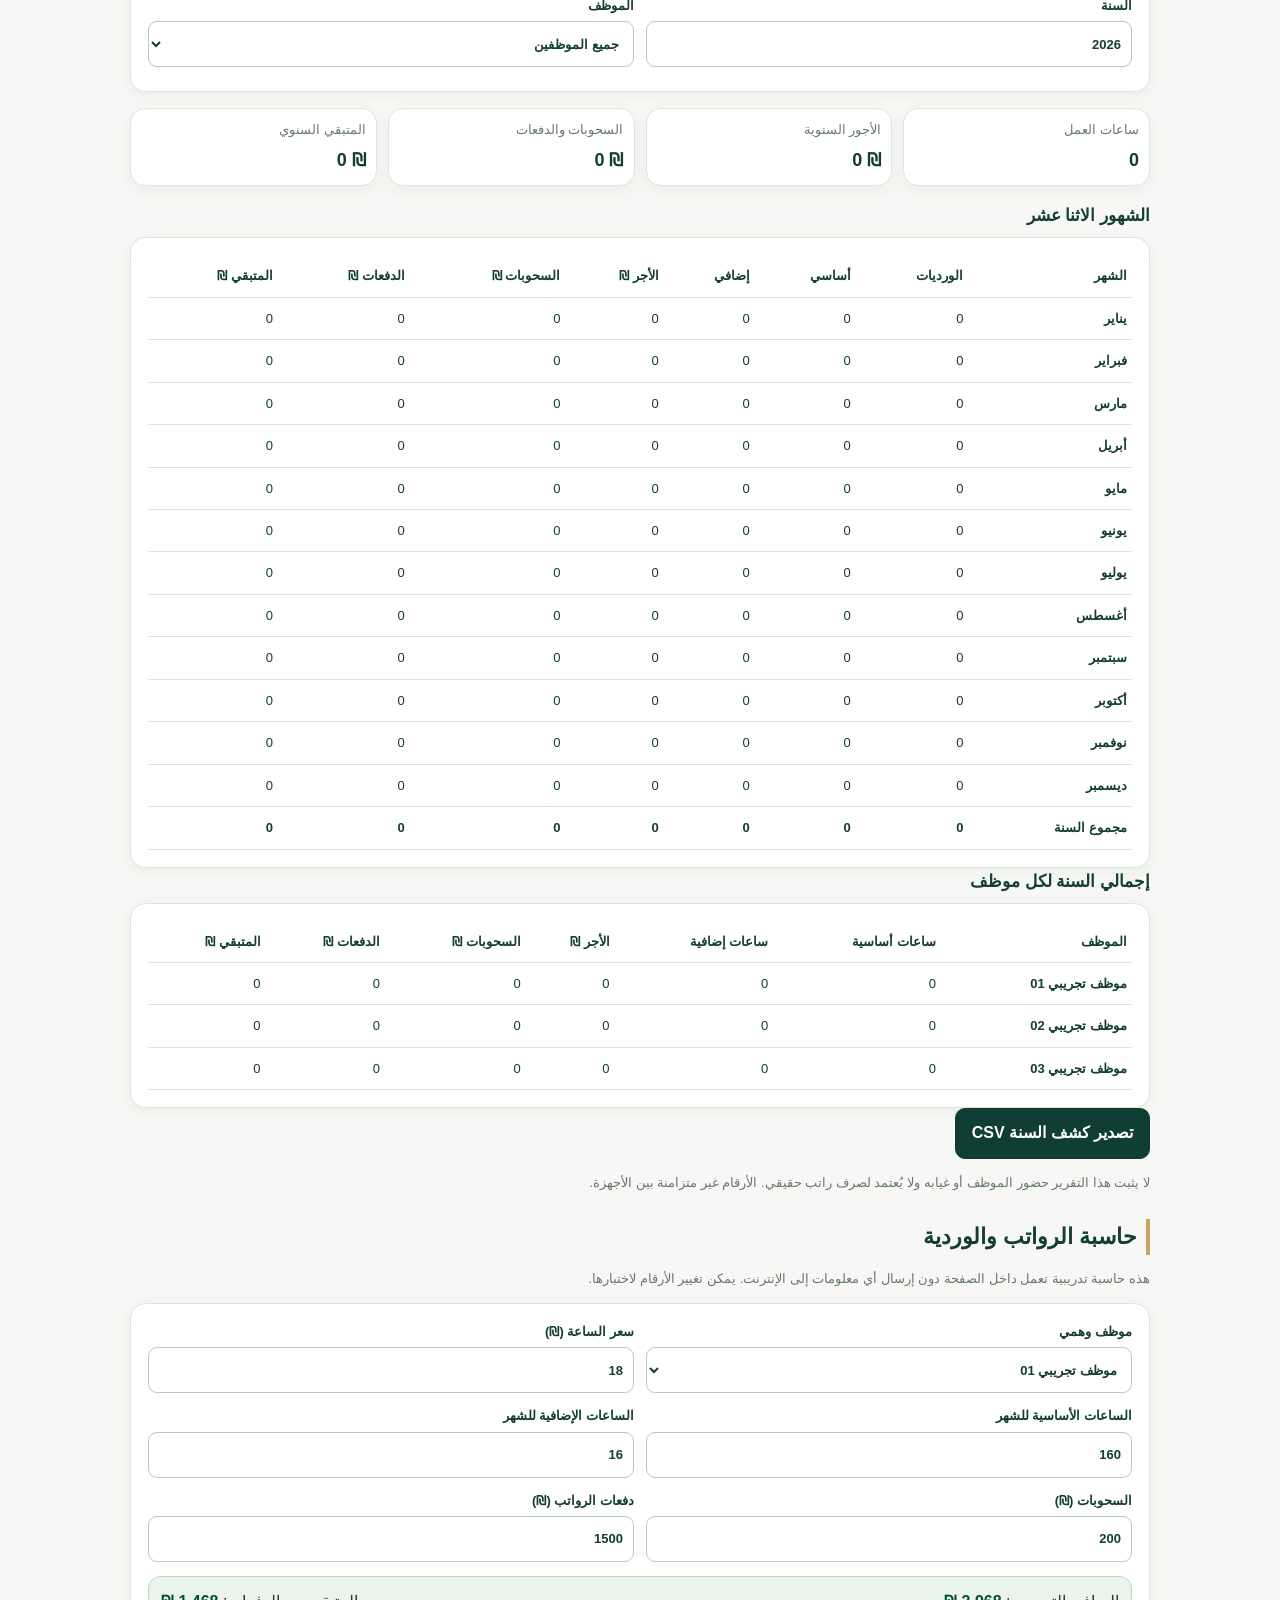
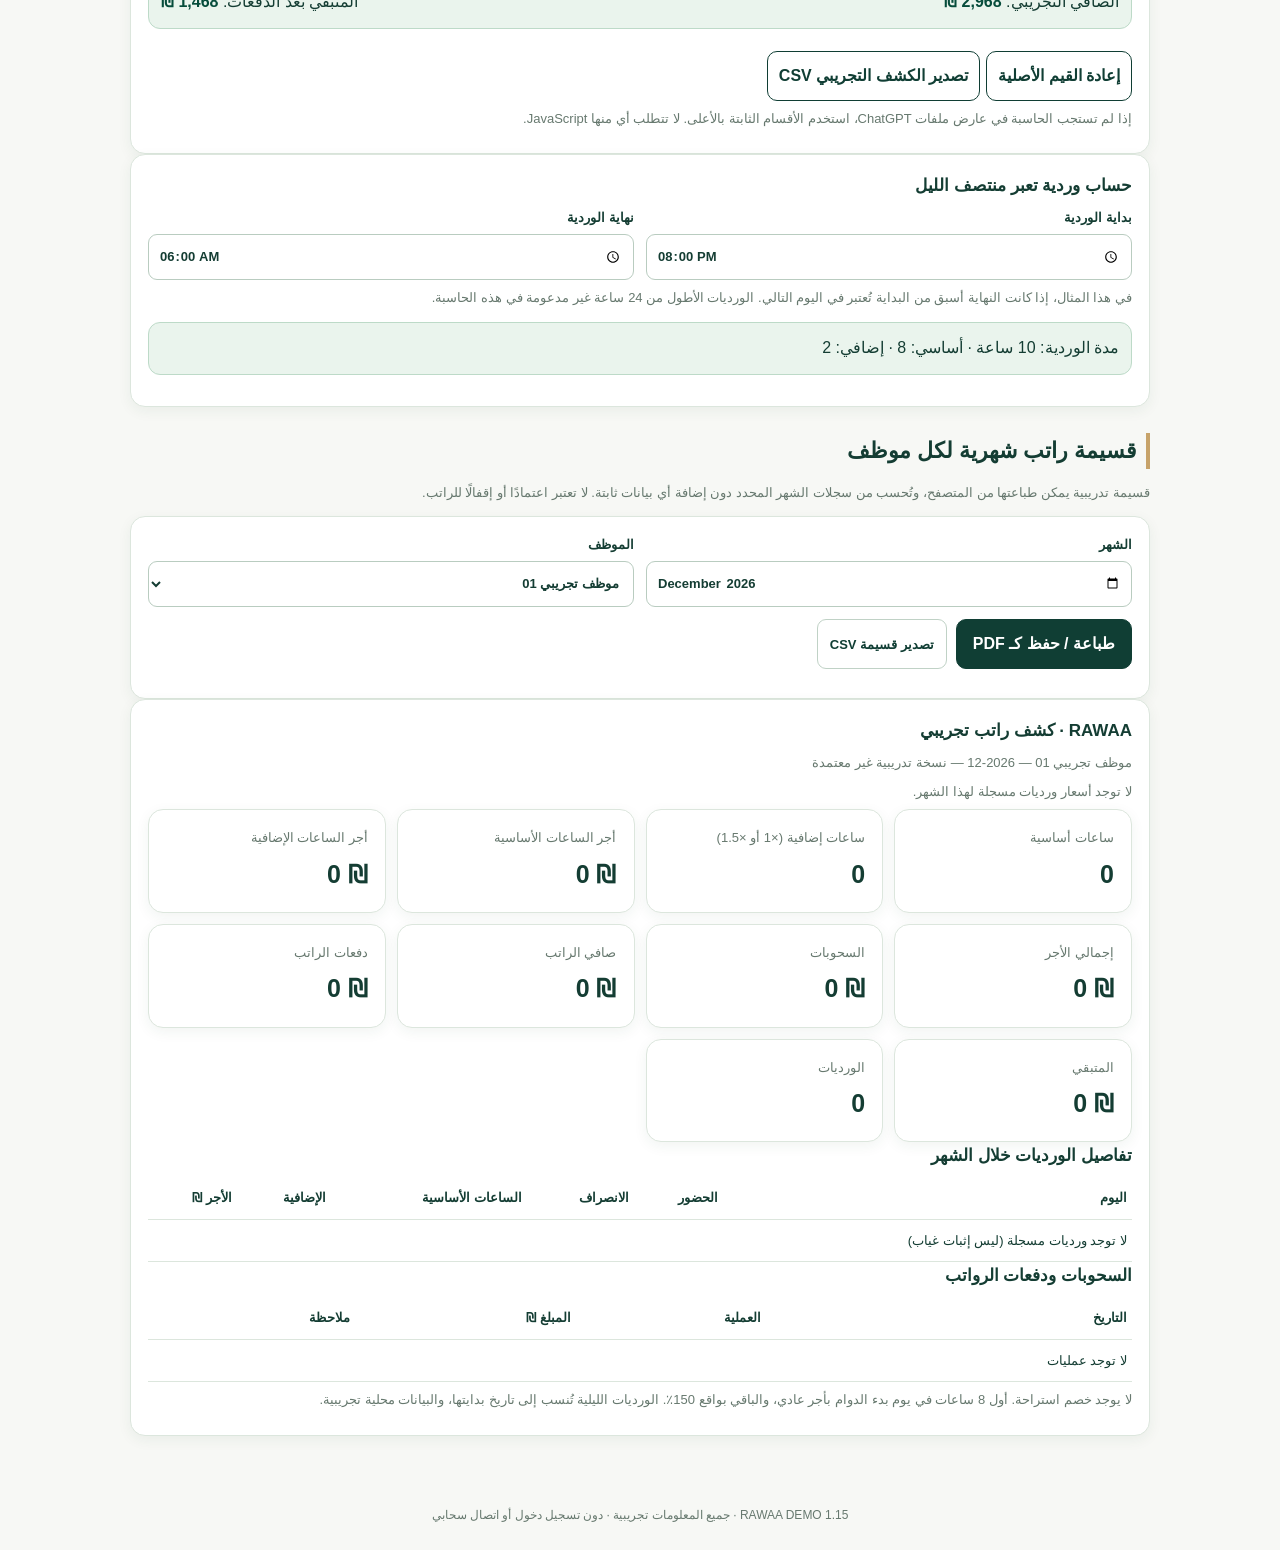
==== commit 5c64e9df: "ui(staff): show v2.29 payroll check and prevent incorrect rate selection" ====
--- a/index.html
+++ b/index.html
@@ -16,7 +16,7 @@
 <label>اسم الموظف التجريبي<input id="staff-name" required maxlength="65" placeholder="موظف تجريبي جديد" autocomplete="off"></label>
 <label>القسم / الوظيفة<input id="staff-role" maxlength="65" placeholder="المطبخ، الخدمة، المحاسبة"></label>
 <label>أجر الساعة بالشيكل<input id="staff-rate" type="number" required min="0.01" max="10000" step="0.01" inputmode="decimal" placeholder="20"></label>
-<label>معامل الساعة بعد 8 ساعات<select id="staff-overtime-factor"><option value="1">×1 — نفس سعر الساعة الأساسية</option><option value="1.5">×1.5 — الشيف الرئيسي وجدي</option></select></label>
+<label>معامل الساعة بعد 8 ساعات (تلقائي)<select id="staff-overtime-factor" disabled aria-label="معامل الساعات الزائدة محدد تلقائيًا"><option value="1">×1 — جميع الموظفين</option><option value="1.5">×1.5 — الشيف الرئيسي وجدي</option></select></label>
 <label>رقم هاتف وهمي (اختياري)<input id="staff-phone" type="text" maxlength="35" autocomplete="off" placeholder="للتجربة فقط"></label>
 <label>تاريخ المباشرة<input id="staff-startDate" type="date"></label>
 <label>حالة الموظف<select id="staff-status"><option value="active">نشط</option><option value="archived">مؤرشف</option></select></label>
@@ -27,7 +27,7 @@
 <p id="staff-feedback" aria-live="polite" role="status" class="result"></p>
 </form></div>
 <h3>إدارة سجلات الموظفين</h3><p class="hint">اضغط «تغيير الاسم» في بطاقة أي موظف قديم أو جديد، أو استخدم «تعديل أسماء جميع الموظفين» أعلاه. تبقى سجلات الموظف مرتبطة به دون تغيير.</p>
-<div id="staff-manage-cards"></div><h3>ملخصات الموظفين المالية</h3><p class="hint">بطاقات الموظفين التجريبيين تعرض ساعات وأجور الشهر المحدد من سجلات الحضور الفعلية في المعاينة، لا كشوفًا ثابتة.</p><div class="cols" id="live-employee-cards"></div></section><section id="payroll"><h2>الرواتب حسب سجل الدوام</h2><p class="hint">تُحسب الساعات بعد الثامنة بسعر الساعة الأساسية (×1) لجميع الموظفين باستثناء الشيف الرئيسي وجدي (×1.5). ينطبق هذا على مراجعات جميع الأشهر؛ أوقات الدوام والسحوبات لا تتغير. راجع فروقات الأشهر السابقة قبل اعتماد أي راتب. تنبيه: إذا كانت هذه الساعات إضافية قانونية، تشترط المادة 71 من قانون العمل الفلسطيني دفع ×1.5؛ راجع الأجور قبل الصرف. لا يُخصم وقت استراحة.</p><div class="cols" id="live-payroll-cards"></div><p class="hint">الوردية الليلية تُنسب إلى تاريخ بدايتها في الحساب الشهري التجريبي.</p></section><section id="payments"><h2>الدفعات والمتبقي</h2><div class="card overflow"><table><thead><tr><th>الموظف</th><th>الصافي ₪</th><th>المدفوع ₪</th><th>المتبقي ₪</th></tr></thead><tbody id="live-payments-rows"></tbody></table></div><p class="hint">تُظهر هذه الصفحة السحوبات ودفعات الراتب المسجلة في قسم «الحساب الشهري والسحوبات» فقط.</p></section><section id="attendance"><h2>إدارة الحضور والانصراف اليومية</h2><p class="hint">أدخل موعدًا مختلفًا لكل موظف في كل يوم. يمكن إضافة أكثر من وردية في اليوم؛ يحسب البرنامج الإضافي بعد تجاوز 8 ساعات عمل كاملة في يوم بدء الدوام نفسه، ولا توجد استراحات تُخصم.</p>
+<div id="staff-manage-cards"></div><h3>ملخصات الموظفين المالية</h3><p class="hint">بطاقات الموظفين التجريبيين تعرض ساعات وأجور الشهر المحدد من سجلات الحضور الفعلية في المعاينة، لا كشوفًا ثابتة.</p><div class="cols" id="live-employee-cards"></div></section><section id="payroll"><h2>الرواتب حسب سجل الدوام</h2><p class="hint"><strong>RAWAA 2.29 — اختبار مباشر:</strong> 9 ساعات × 10 ₪ = 90 ₪ للموظف عادل، و95 ₪ يعني أن الصفحة تعرض نسخة قديمة. للشيف وجدي، بنفس المثال، 95 ₪ بسبب معامل ×1.5 للساعة التاسعة.</p><p class="hint">تُحسب الساعات بعد الثامنة بسعر الساعة الأساسية (×1) لجميع الموظفين باستثناء الشيف الرئيسي وجدي (×1.5). ينطبق هذا على مراجعات جميع الأشهر؛ أوقات الدوام والسحوبات لا تتغير. راجع فروقات الأشهر السابقة قبل اعتماد أي راتب. تنبيه: إذا كانت هذه الساعات إضافية قانونية، تشترط المادة 71 من قانون العمل الفلسطيني دفع ×1.5؛ راجع الأجور قبل الصرف. لا يُخصم وقت استراحة.</p><div class="cols" id="live-payroll-cards"></div><p class="hint">الوردية الليلية تُنسب إلى تاريخ بدايتها في الحساب الشهري التجريبي.</p></section><section id="payments"><h2>الدفعات والمتبقي</h2><div class="card overflow"><table><thead><tr><th>الموظف</th><th>الصافي ₪</th><th>المدفوع ₪</th><th>المتبقي ₪</th></tr></thead><tbody id="live-payments-rows"></tbody></table></div><p class="hint">تُظهر هذه الصفحة السحوبات ودفعات الراتب المسجلة في قسم «الحساب الشهري والسحوبات» فقط.</p></section><section id="attendance"><h2>إدارة الحضور والانصراف اليومية</h2><p class="hint">أدخل موعدًا مختلفًا لكل موظف في كل يوم. يمكن إضافة أكثر من وردية في اليوم؛ يحسب البرنامج الإضافي بعد تجاوز 8 ساعات عمل كاملة في يوم بدء الدوام نفسه، ولا توجد استراحات تُخصم.</p>
 <div class="card"><h3 id="attendance-form-title">إضافة وردية تجريبية</h3>
 <form id="attendance-form" novalidate=""><div class="formgrid">
 <label>الموظف<select id="att-employee" required=""><option value="001">موظف تجريبي 01 — الخدمة</option><option value="002">موظف تجريبي 02 — المطبخ</option><option value="003">موظف تجريبي 03 — الاستقبال</option></select></label>
@@ -99,7 +99,7 @@
 window.RAWAA_RESTAURANT_TODAY=todayAtRestaurant;
 const today=todayAtRestaurant();for(const id of ['att-date','fin-date','daily-date']){const el=document.getElementById(id);if(el)el.value=today;}
 for(const id of ['dash-month','att-month','fin-month','review-month','payslip-month']){const el=document.getElementById(id);if(el)el.value=today.slice(0,7);}
-})();</script><script src="./staff.js?v=228"></script><script>
+})();</script><script src="./staff.js?v=229"></script><script>
 (()=>{'use strict';const demo=window.RAWAA_STAFF.getAll();const $=id=>document.getElementById(id);const ids=['rate','basic','overtime','withdrawal','paid'];const fmt=v=>new Intl.NumberFormat('en-US',{maximumFractionDigits:2}).format(v);const num=id=>{const x=Number($(id).value);return Number.isFinite(x)&&x>=0?x:null};function reset(){const p=demo[Number($('selected-employee').value)]||demo[0];ids.forEach(k=>$(k).value=p[k]??0);update()}function update(){let v=Object.fromEntries(ids.map(k=>[k,num(k)]));if(Object.values(v).some(x=>x===null)){$('calc-results').textContent='يرجى إدخال أرقام صحيحة غير سالبة.';return}const selected=demo[Number($('selected-employee').value)]||demo[0];
  const gross=v.basic*v.rate+v.overtime*window.RAWAA_STAFF.currentFactor(selected)*v.rate;const net=gross-v.withdrawal;const rem=net-v.paid;$('calc-results').innerHTML='<div>الصافي التجريبي: <strong>'+fmt(net)+' ₪</strong></div><div>المتبقي بعد الدفعات: <strong>'+fmt(rem)+' ₪</strong></div>';}
 function shift(){let a=$('from').value,b=$('to').value;if(!/^\d{2}:\d{2}$/.test(a)||!/^\d{2}:\d{2}$/.test(b)){$('shift-results').textContent='اختر وقتي البداية والنهاية';return}let parse=t=>Number(t.slice(0,2))*60+Number(t.slice(3,5));let start=parse(a),end=parse(b);let min=(end-start+1440)%1440;if(min===0){$('shift-results').textContent='حدد نهاية مختلفة عن البداية (لا تقبل وردية 24 ساعة هنا).';return}let hours=min/60,normal=Math.min(hours,8),extra=Math.max(hours-8,0);$('shift-results').textContent='مدة الوردية: '+fmt(hours)+' ساعة · أساسي: '+fmt(normal)+' · إضافي: '+fmt(extra);}
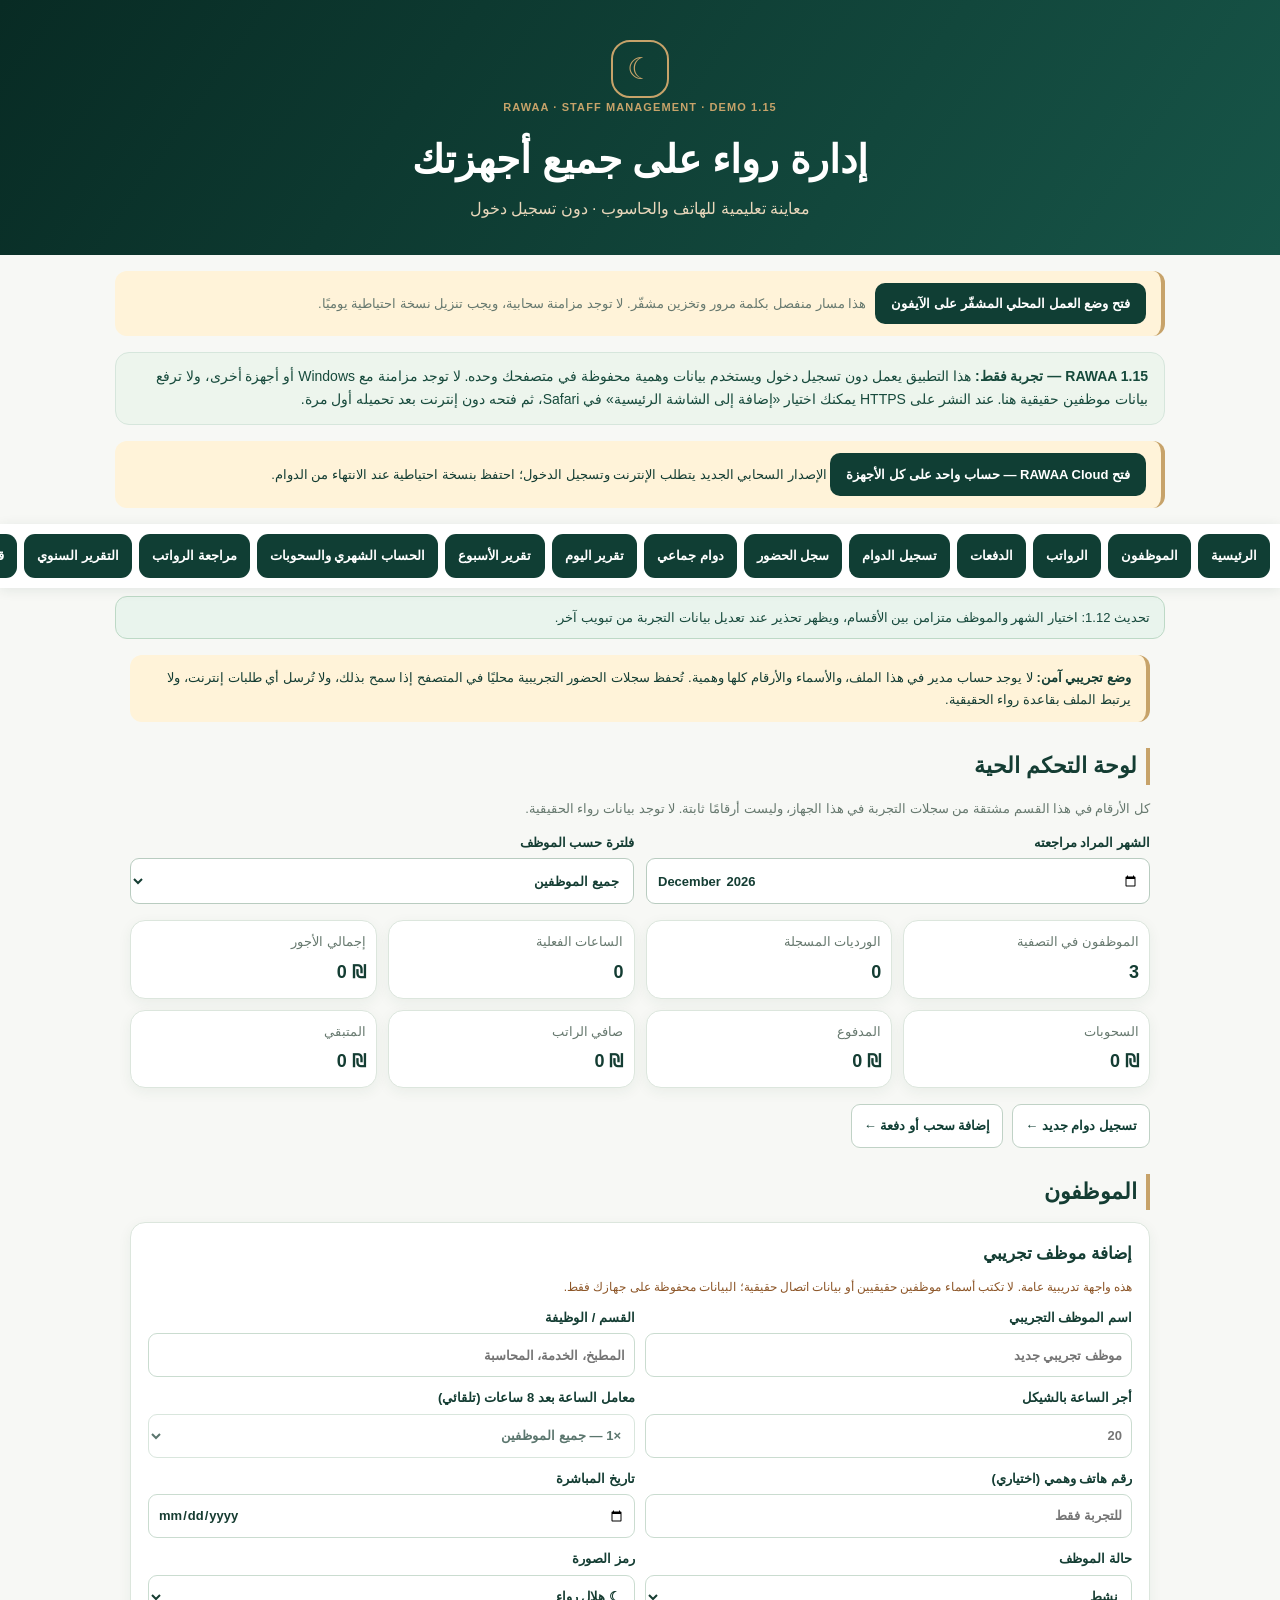
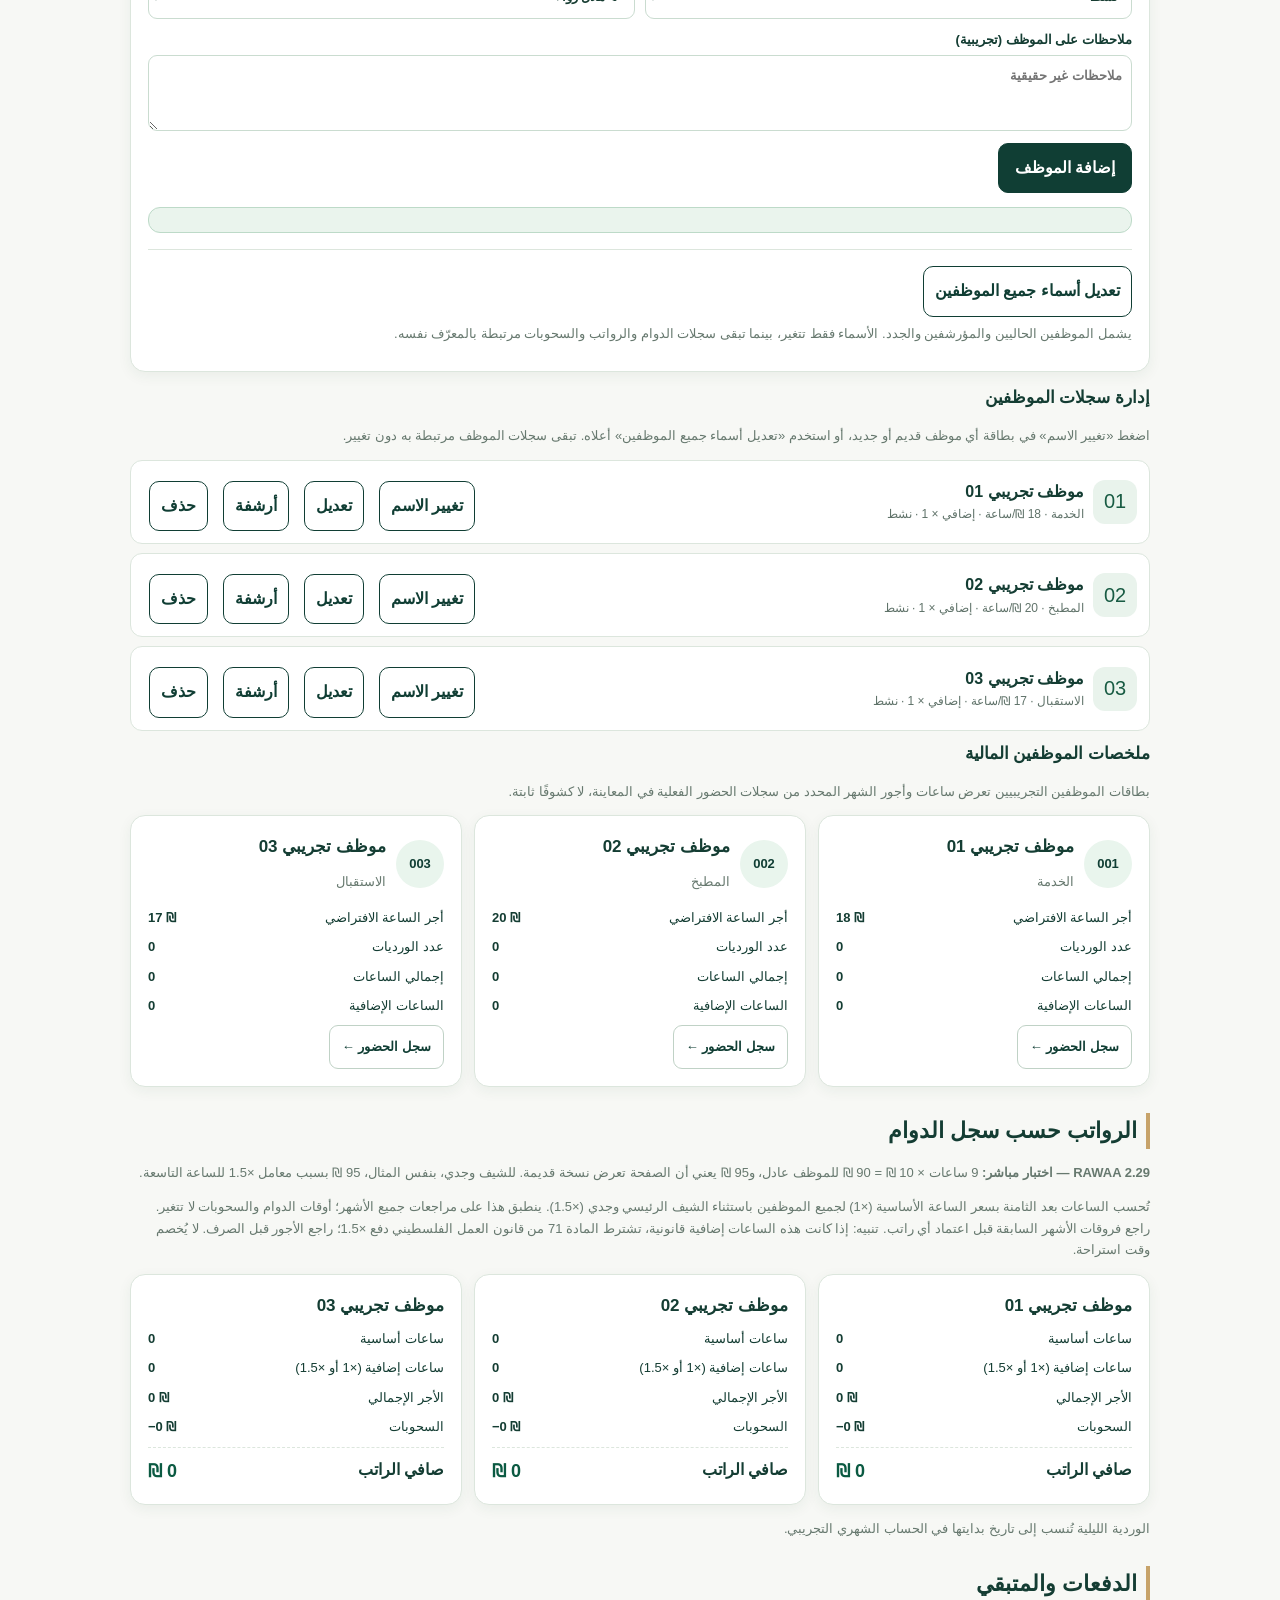
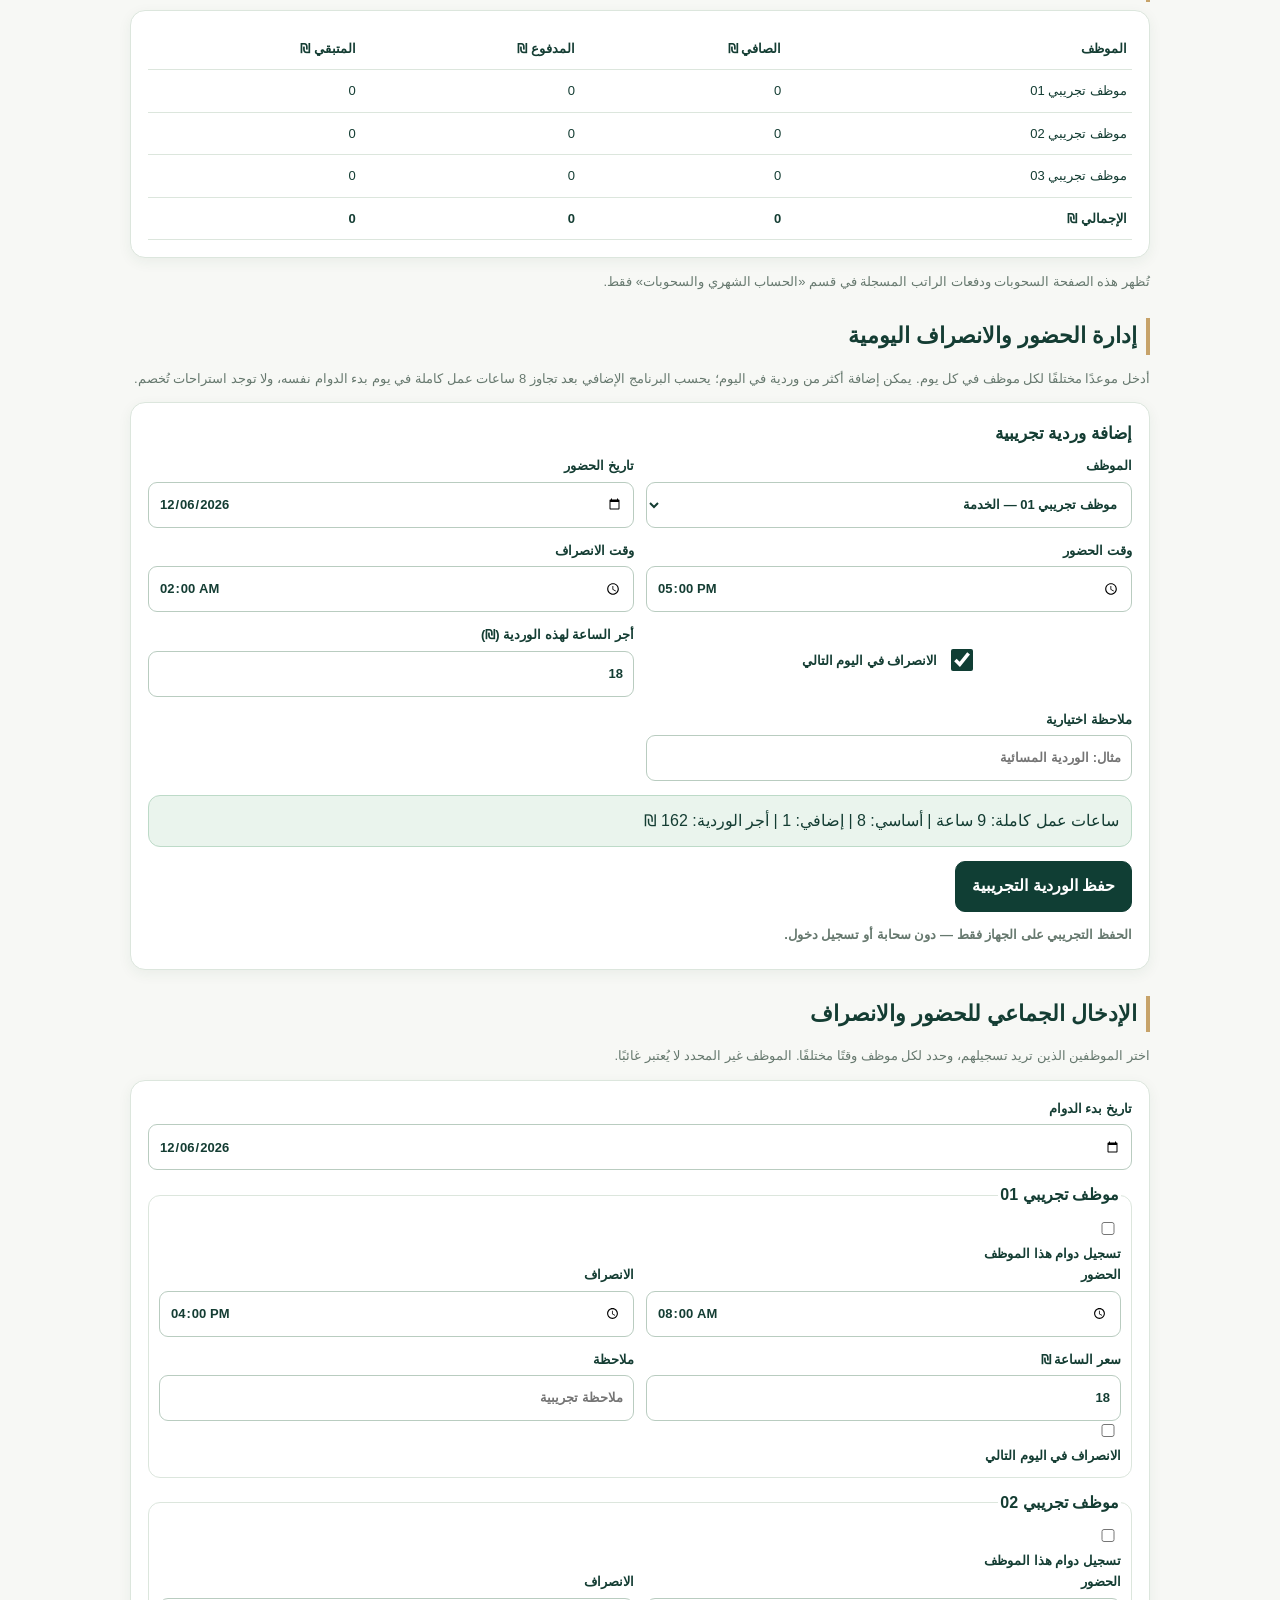
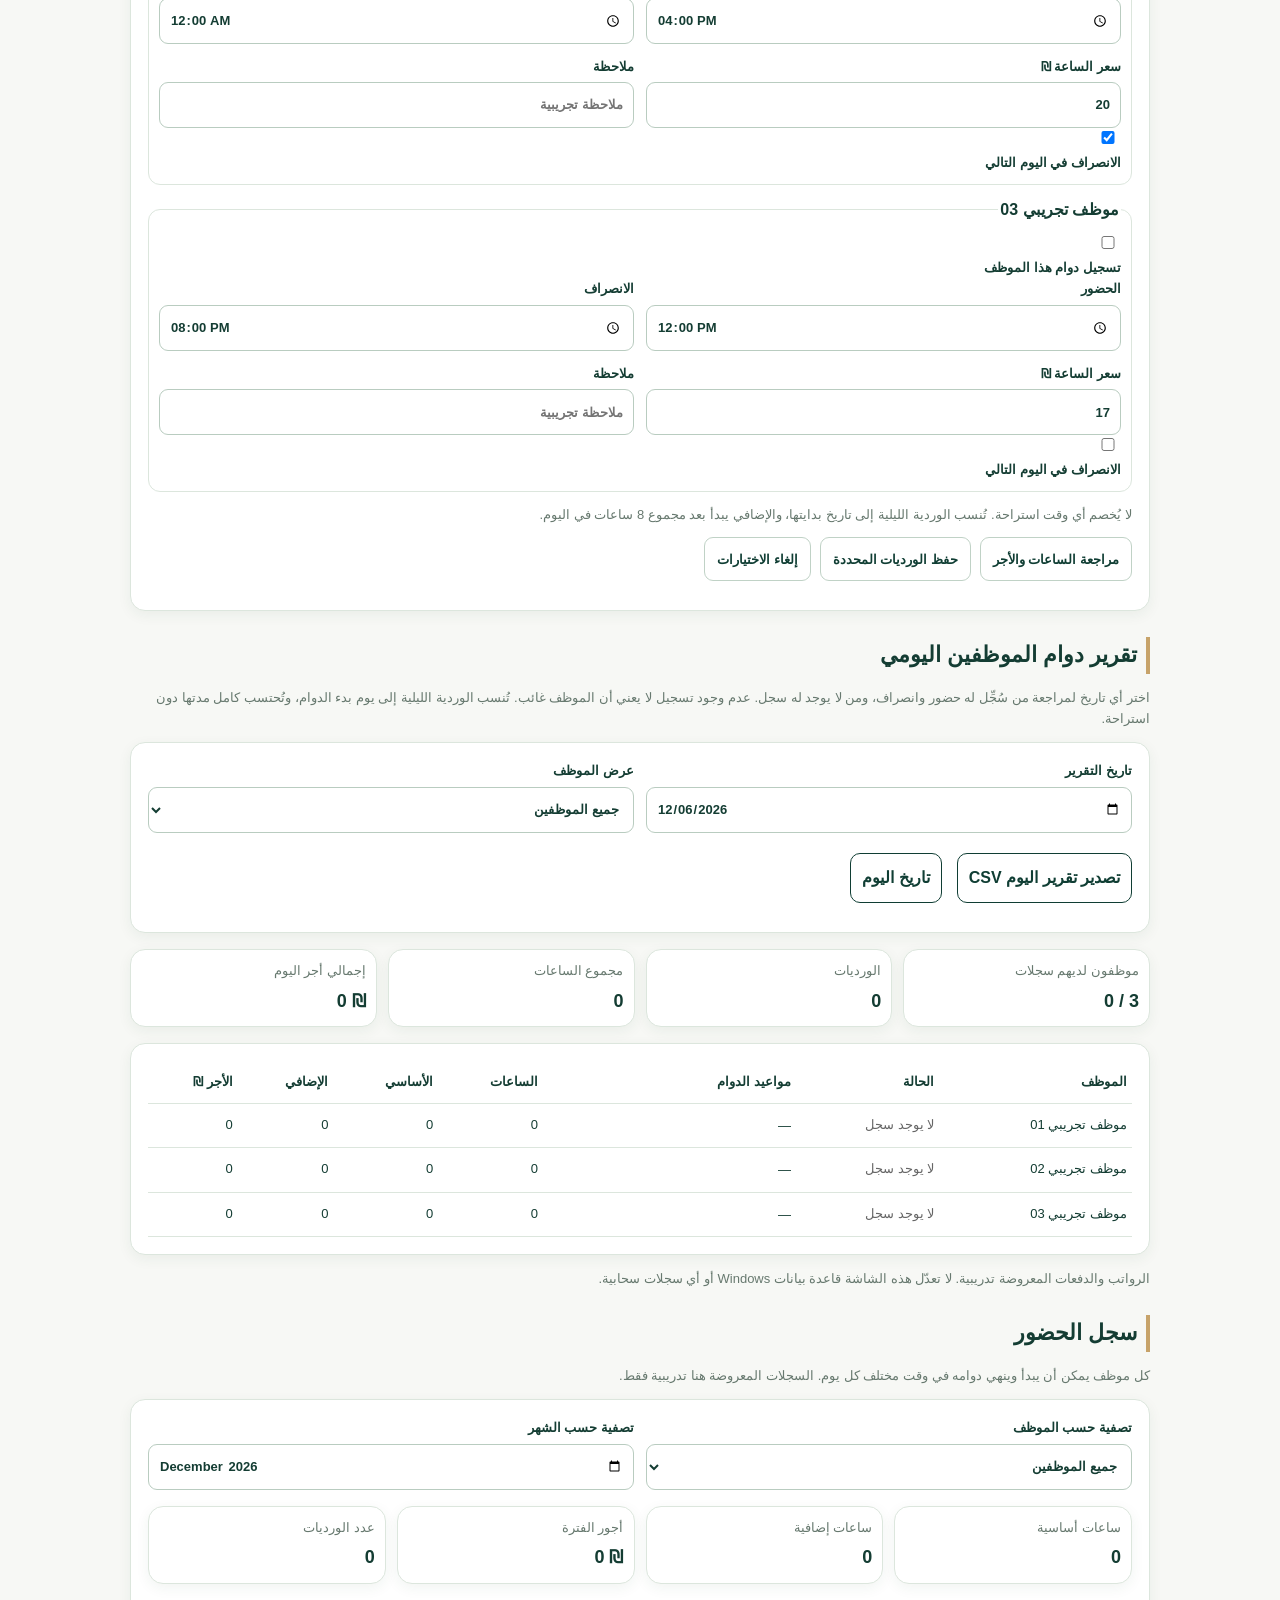
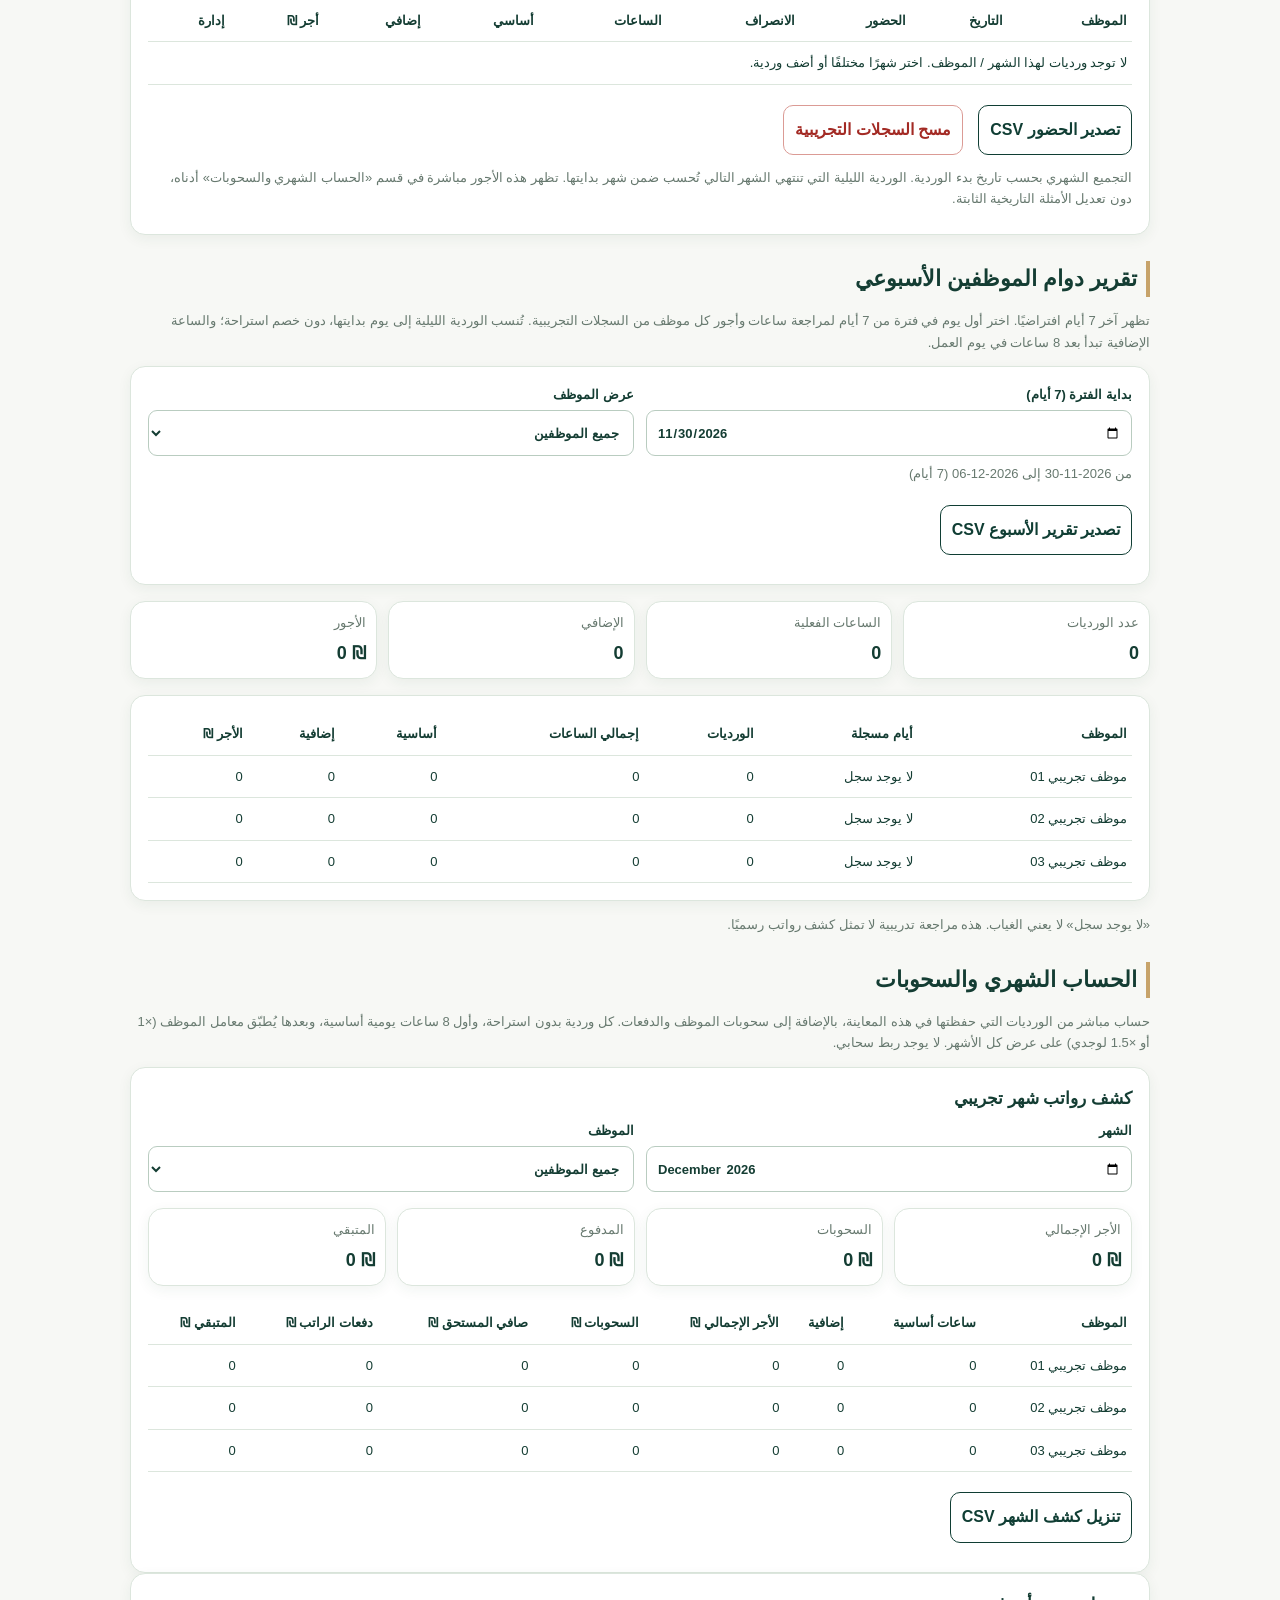
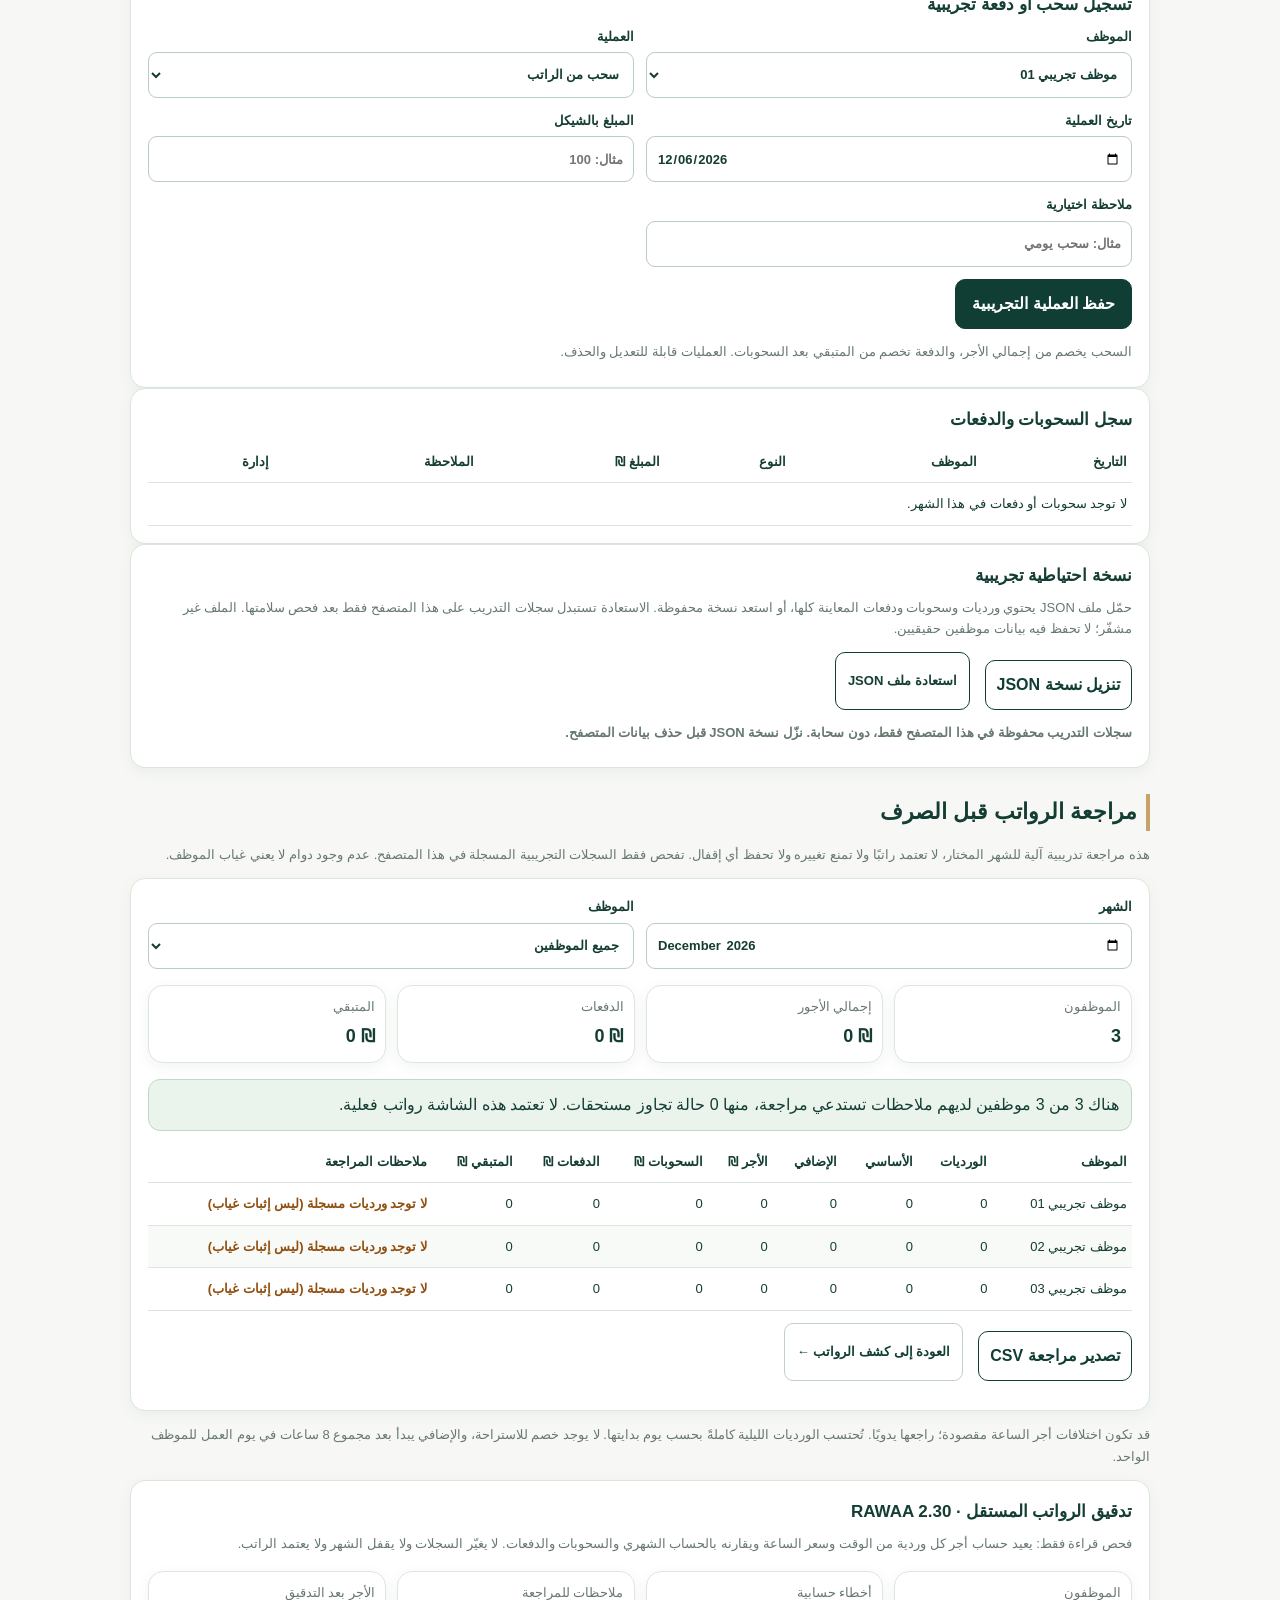
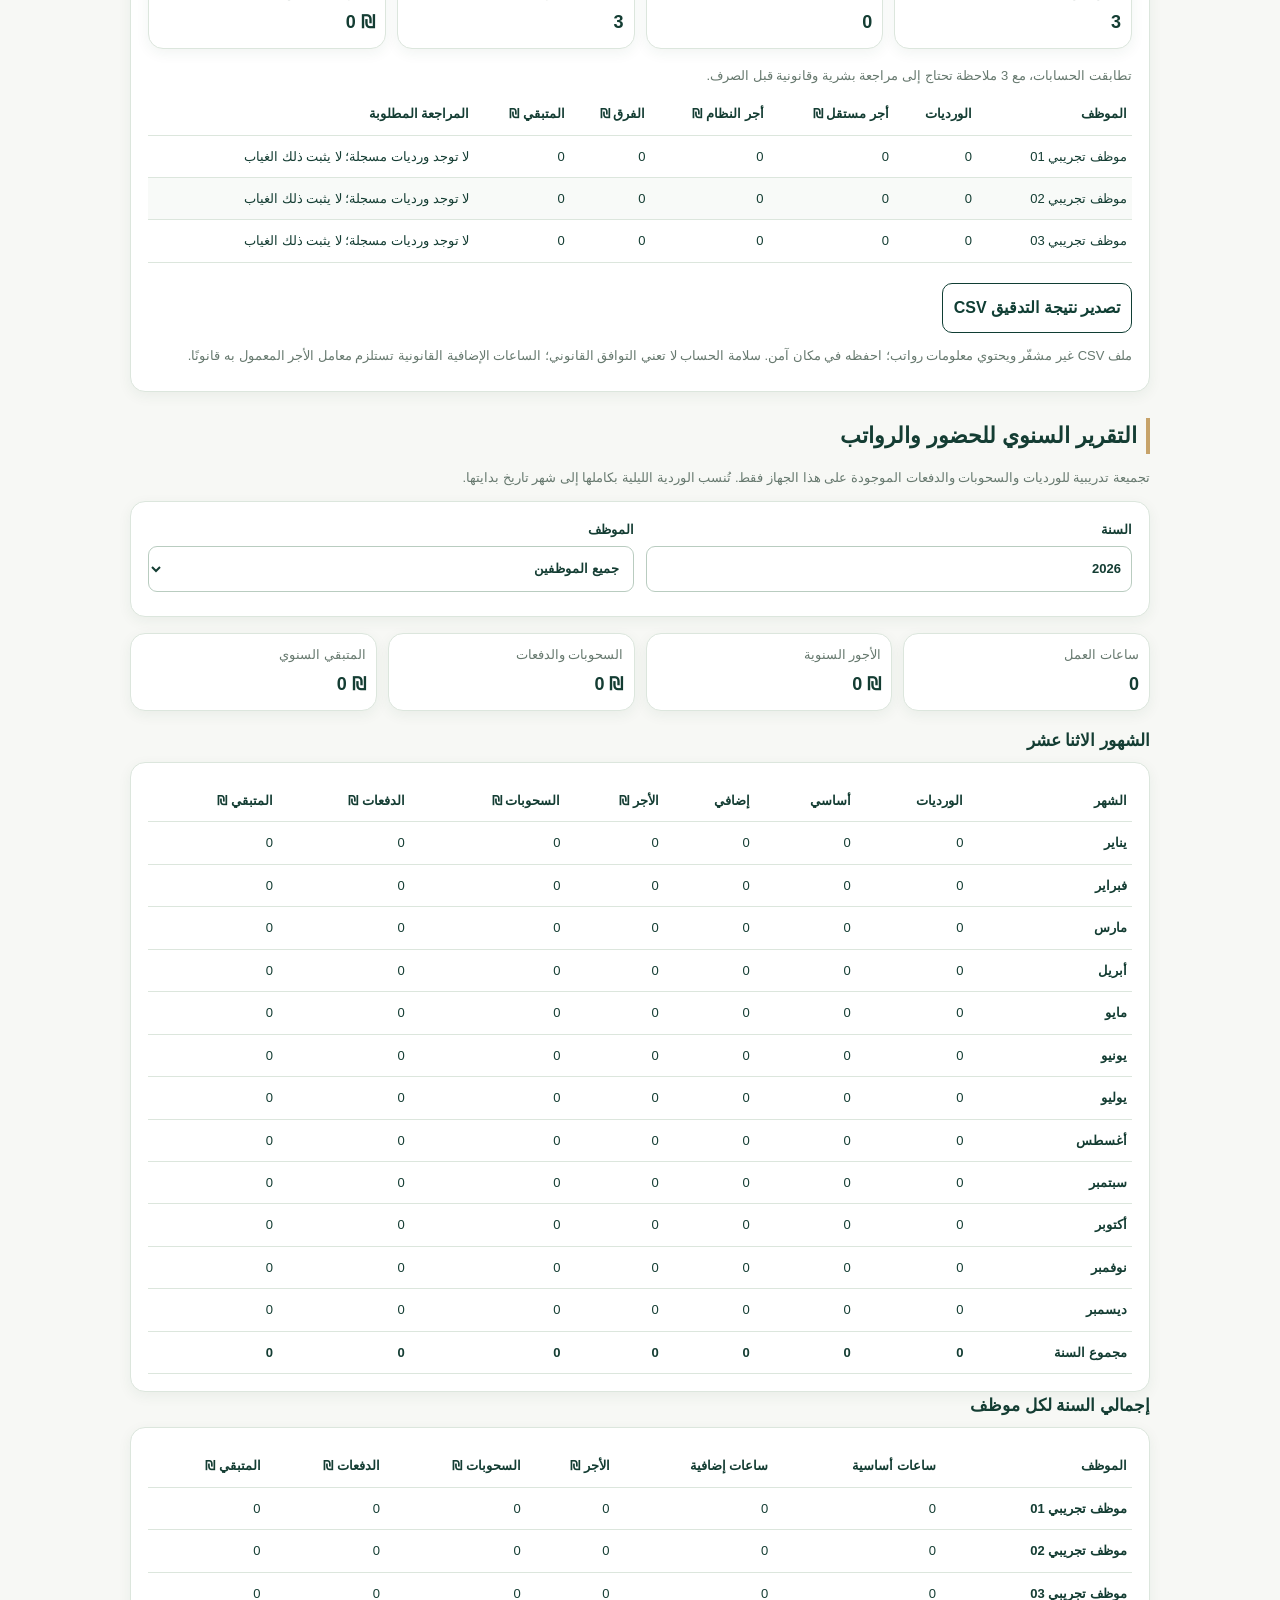
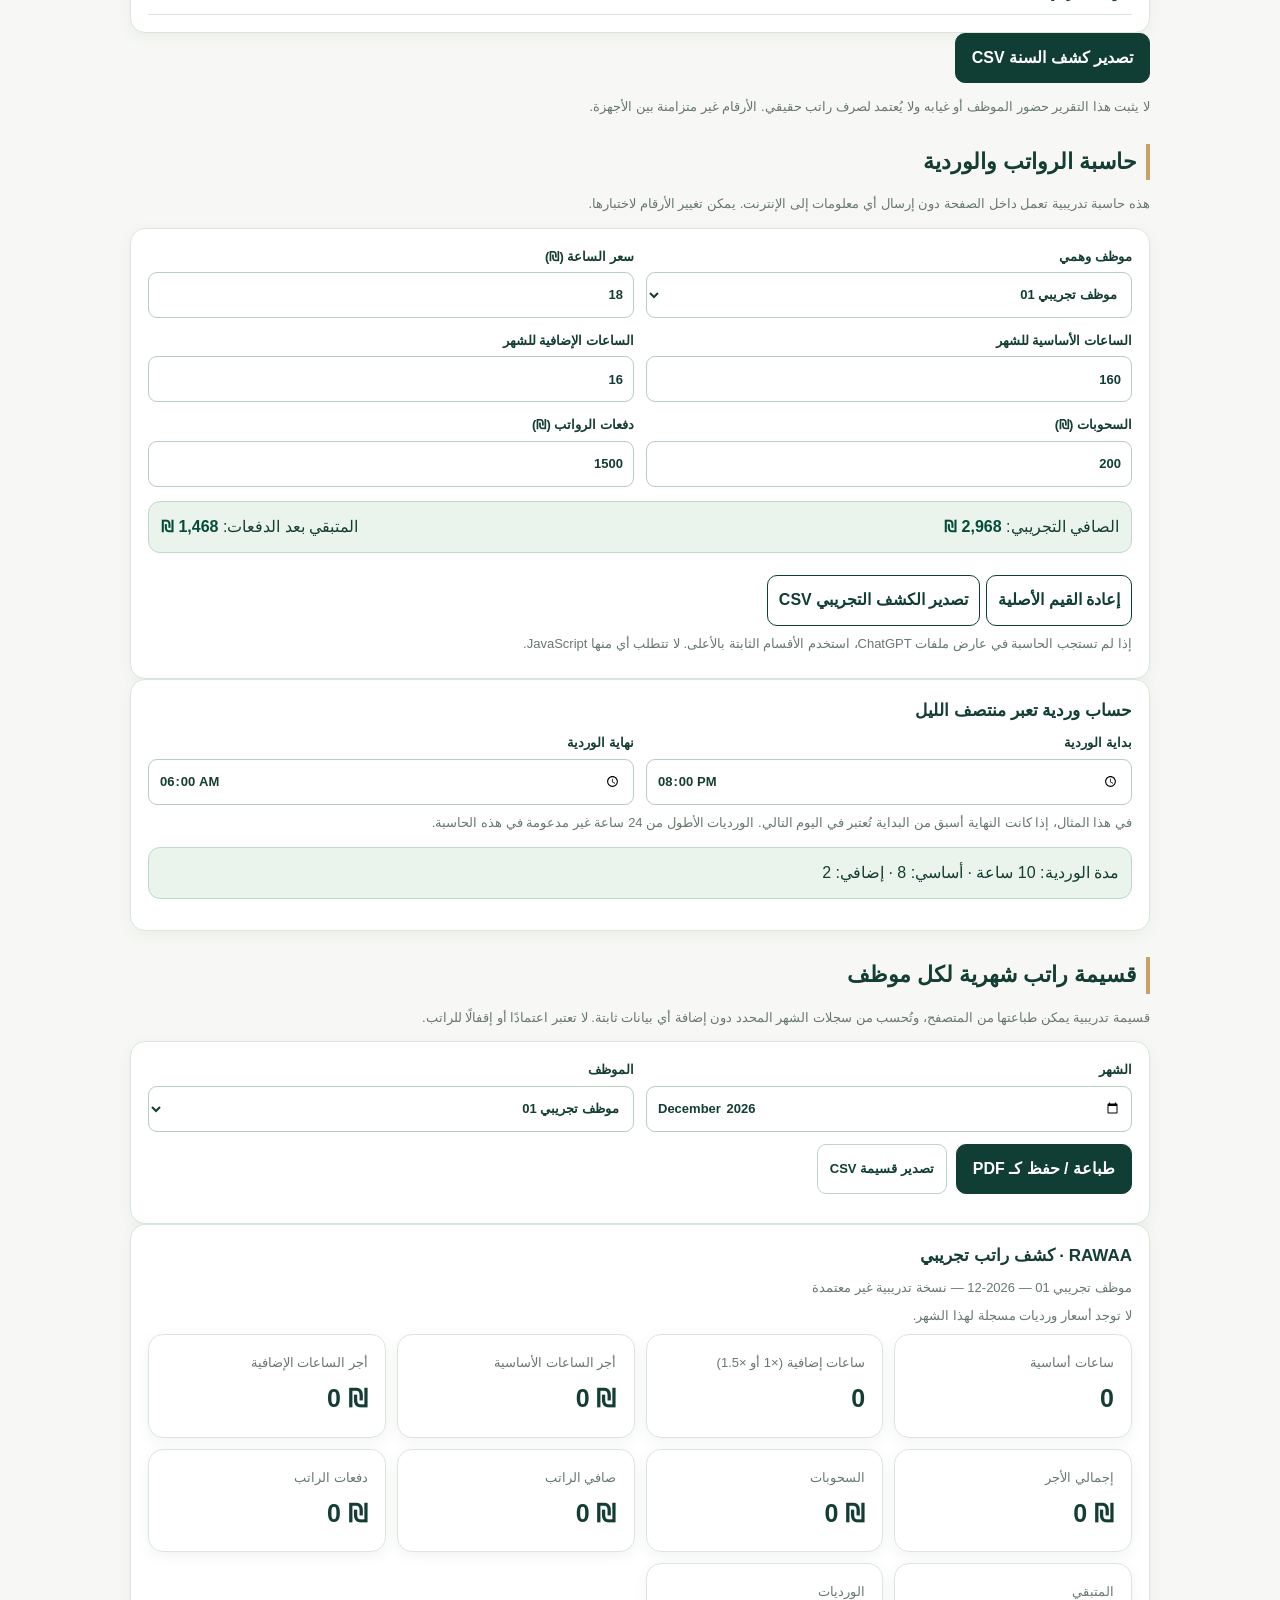
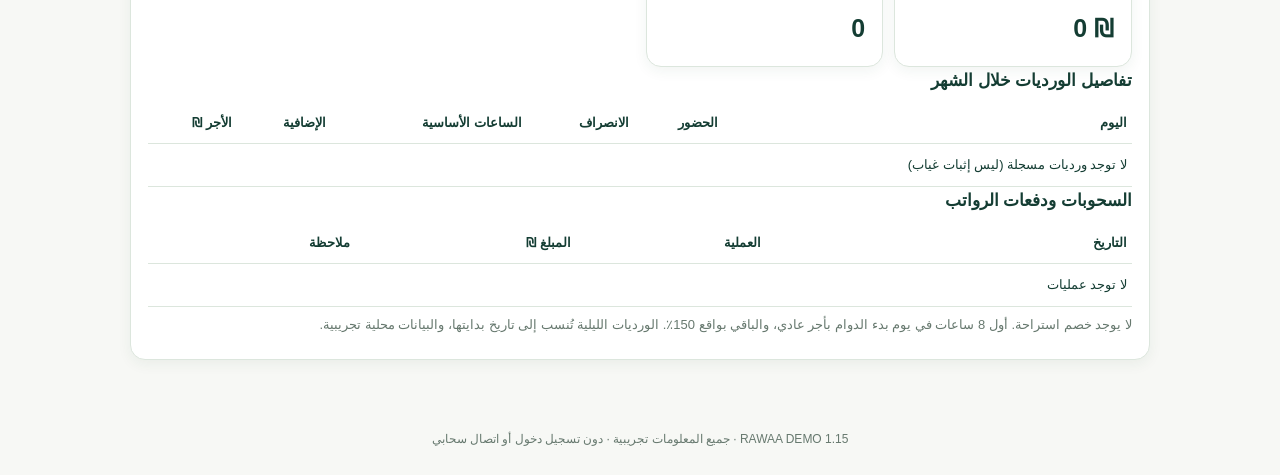
==== commit 9b46abca: "feat(ui): integrate independent payroll audit in index.html" ====
--- a/index.html
+++ b/index.html
@@ -543,4 +543,4 @@
     var main=document.querySelector('main');if(main)main.prepend(bar);
   });
 })();
-</script></body></html>+</script><script src="./payroll-audit.js?v=230"></script></body></html>
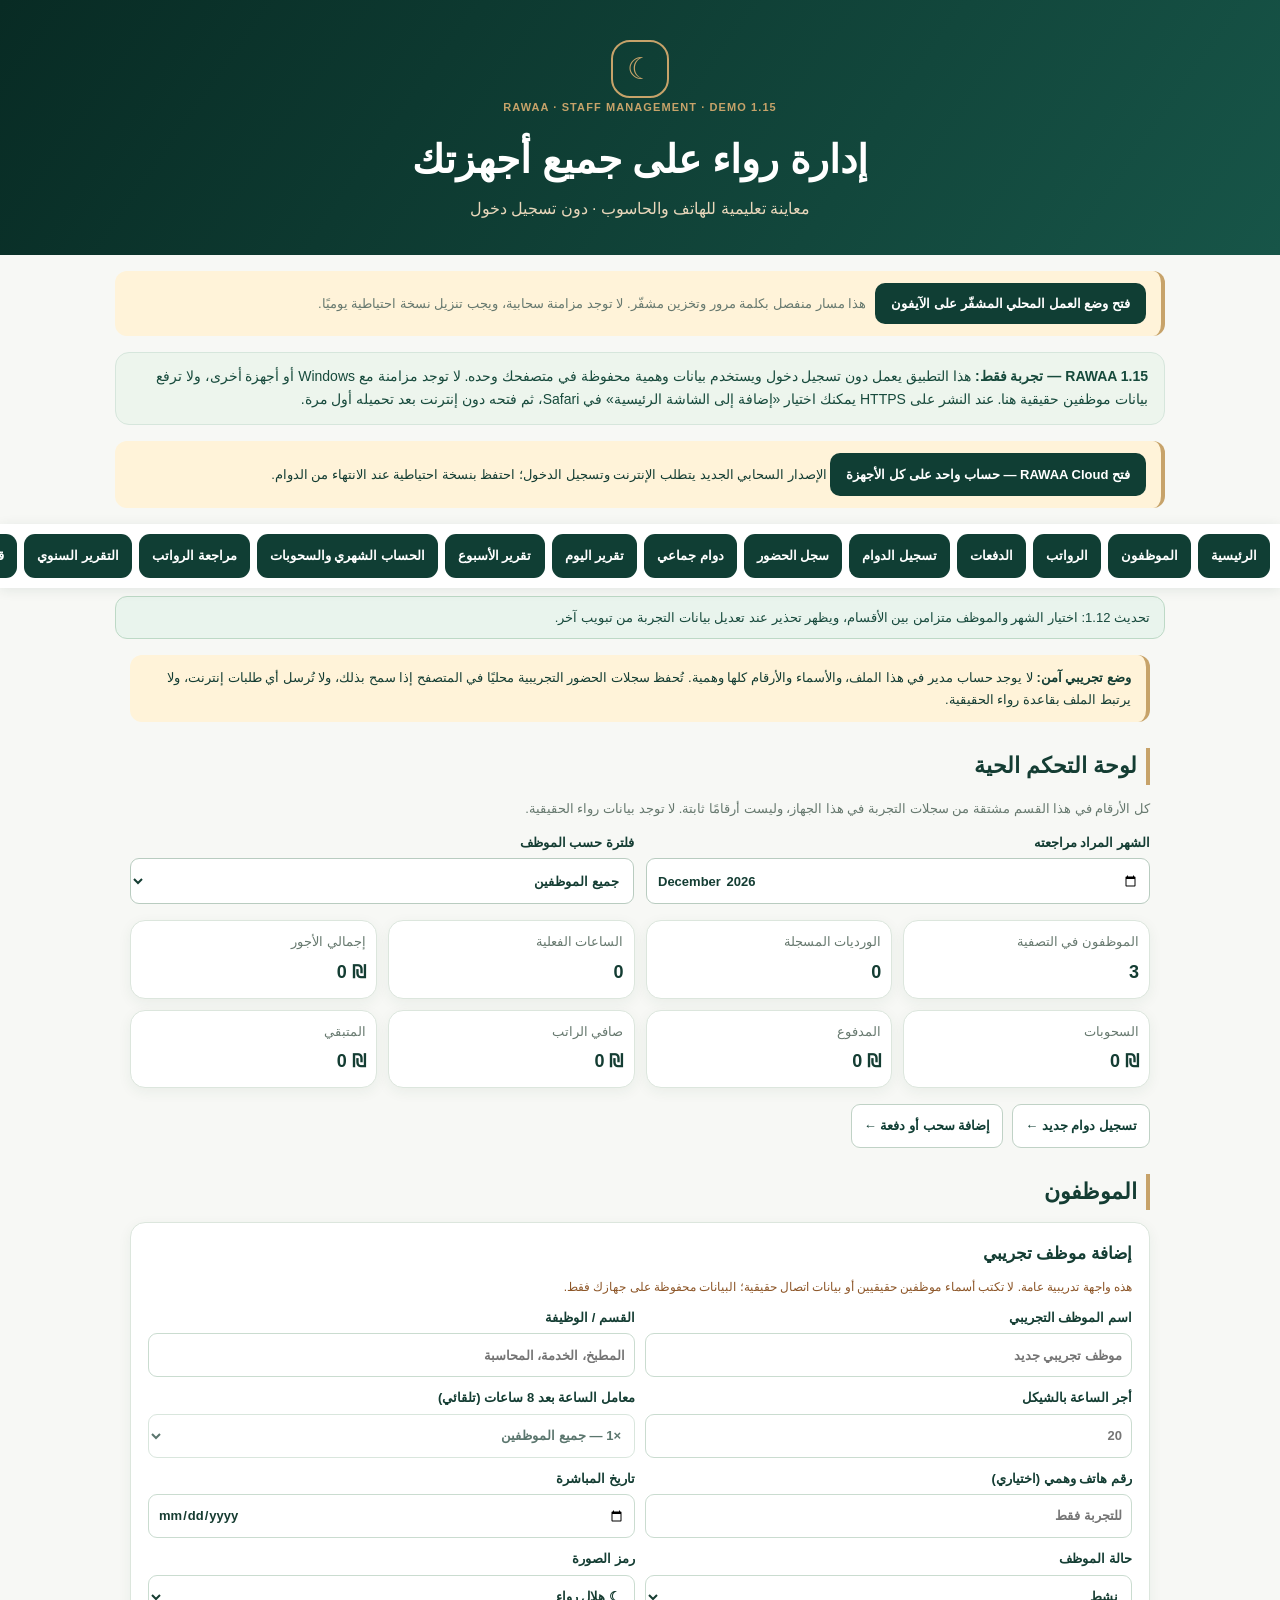
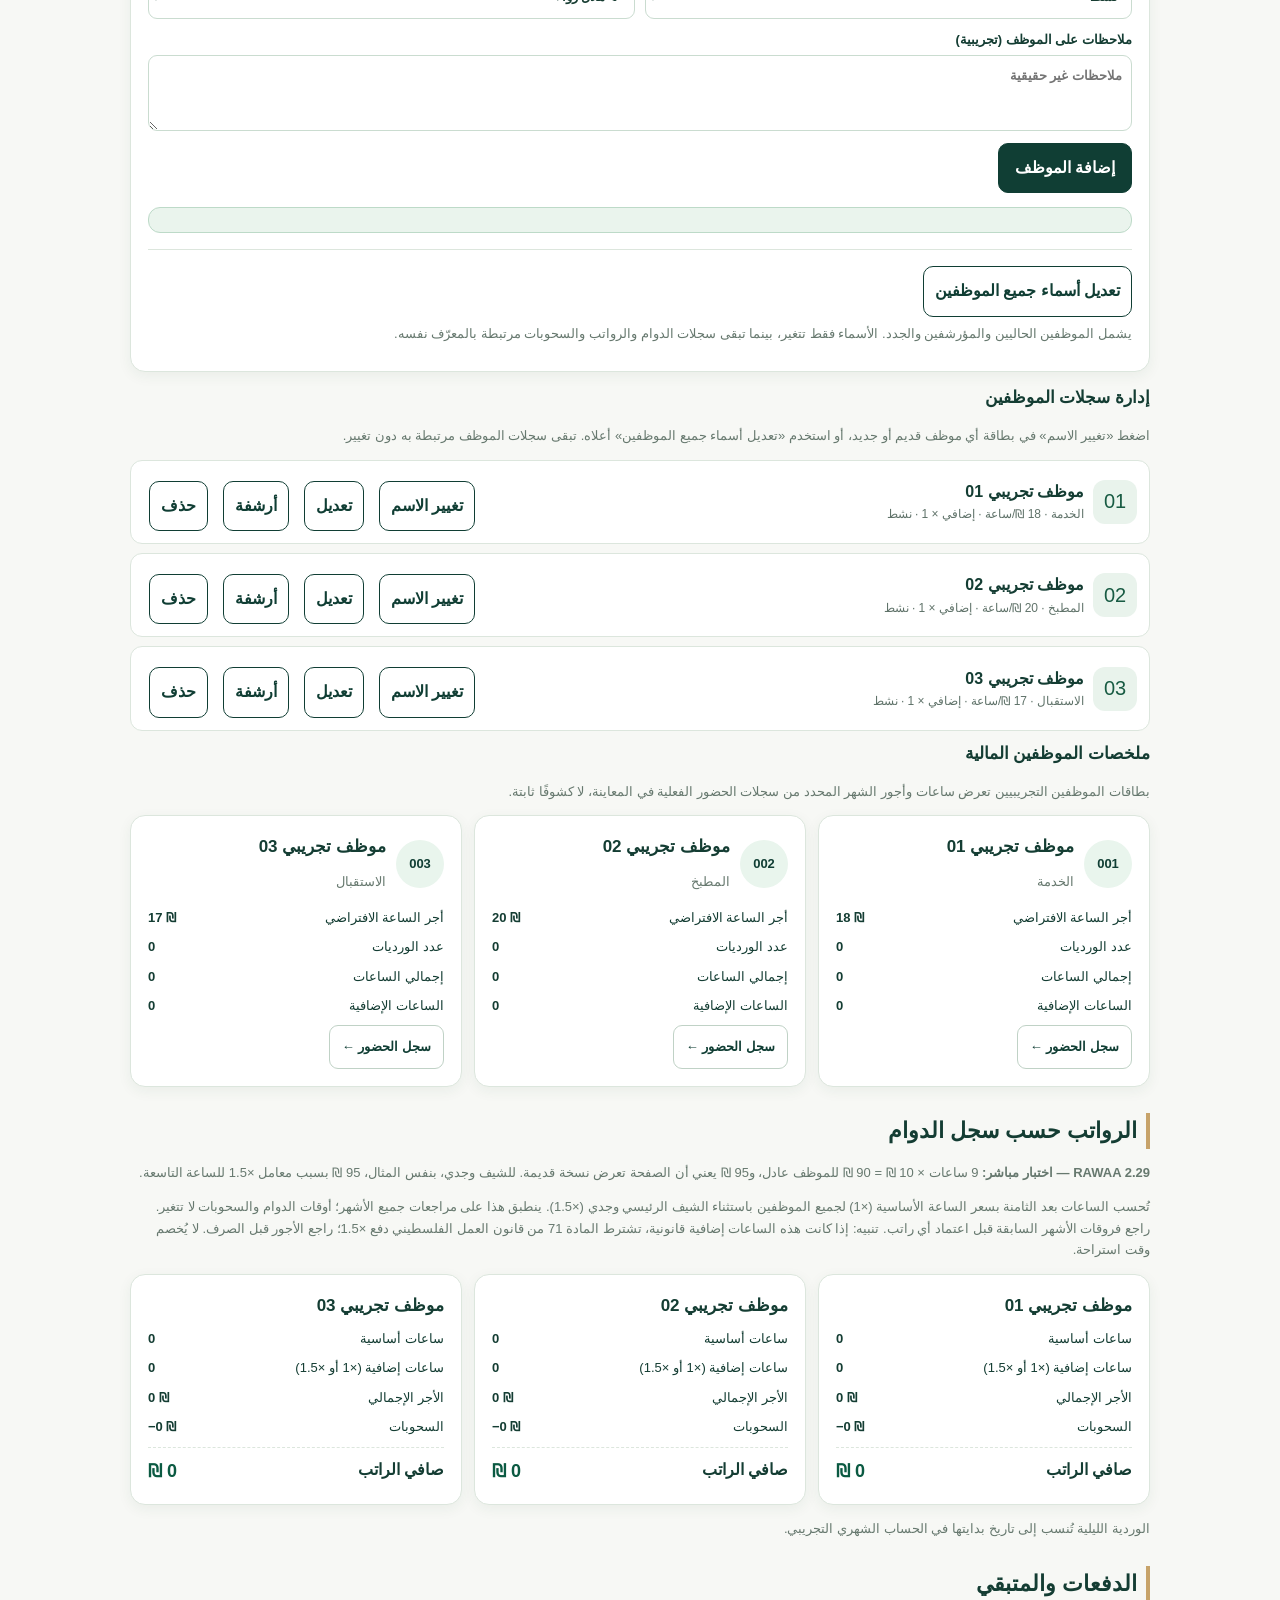
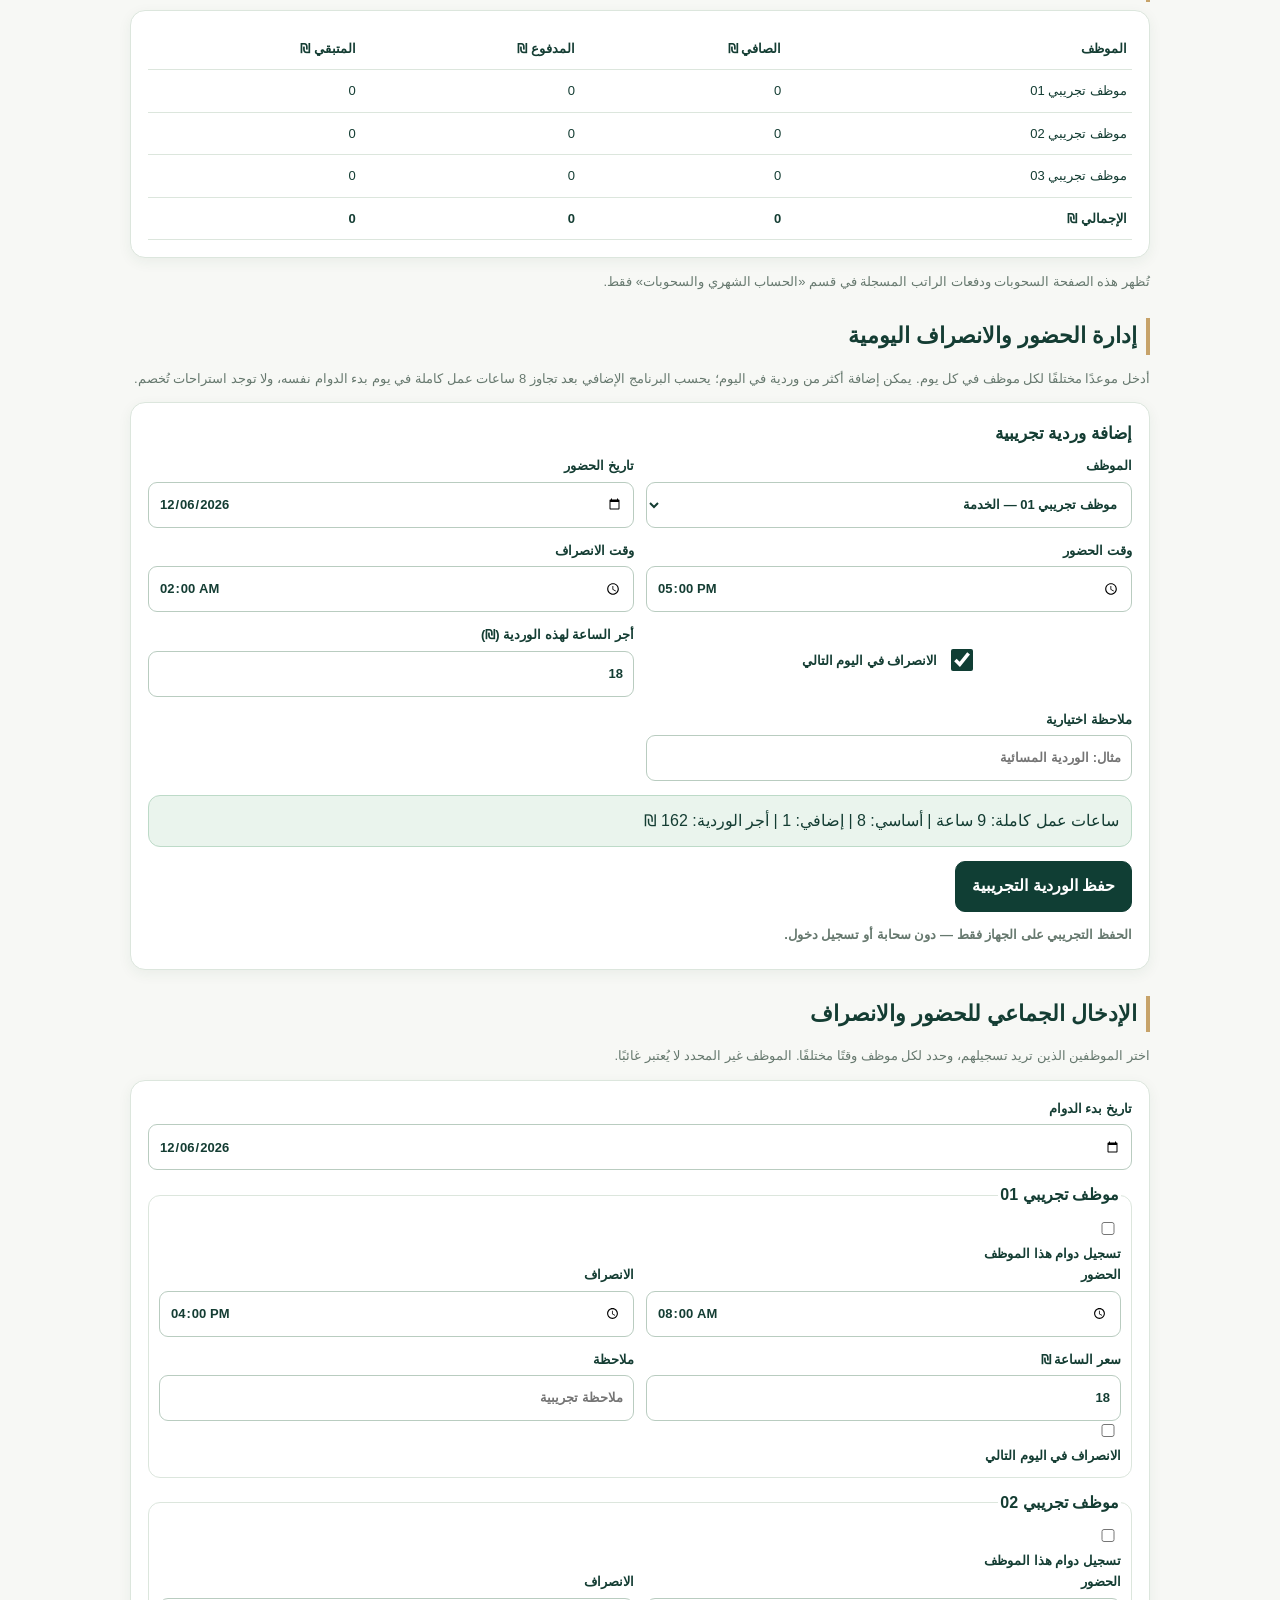
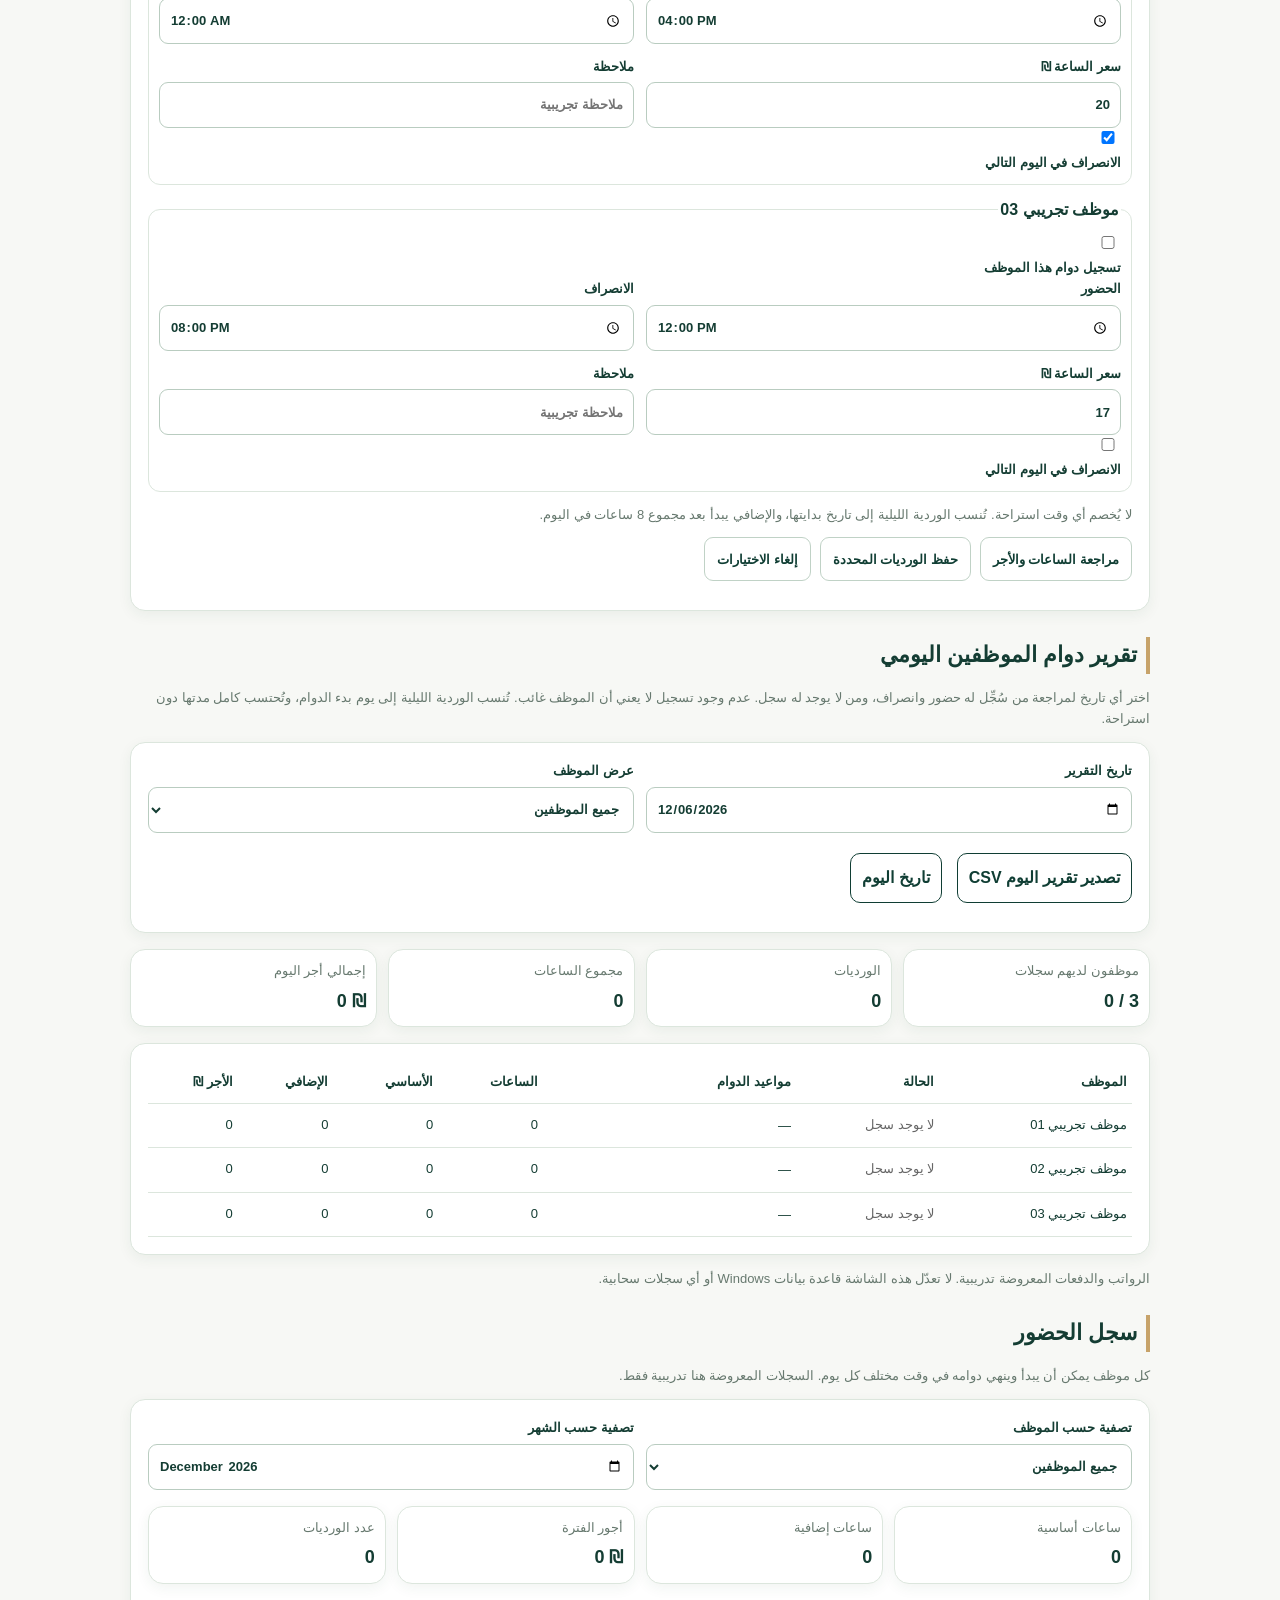
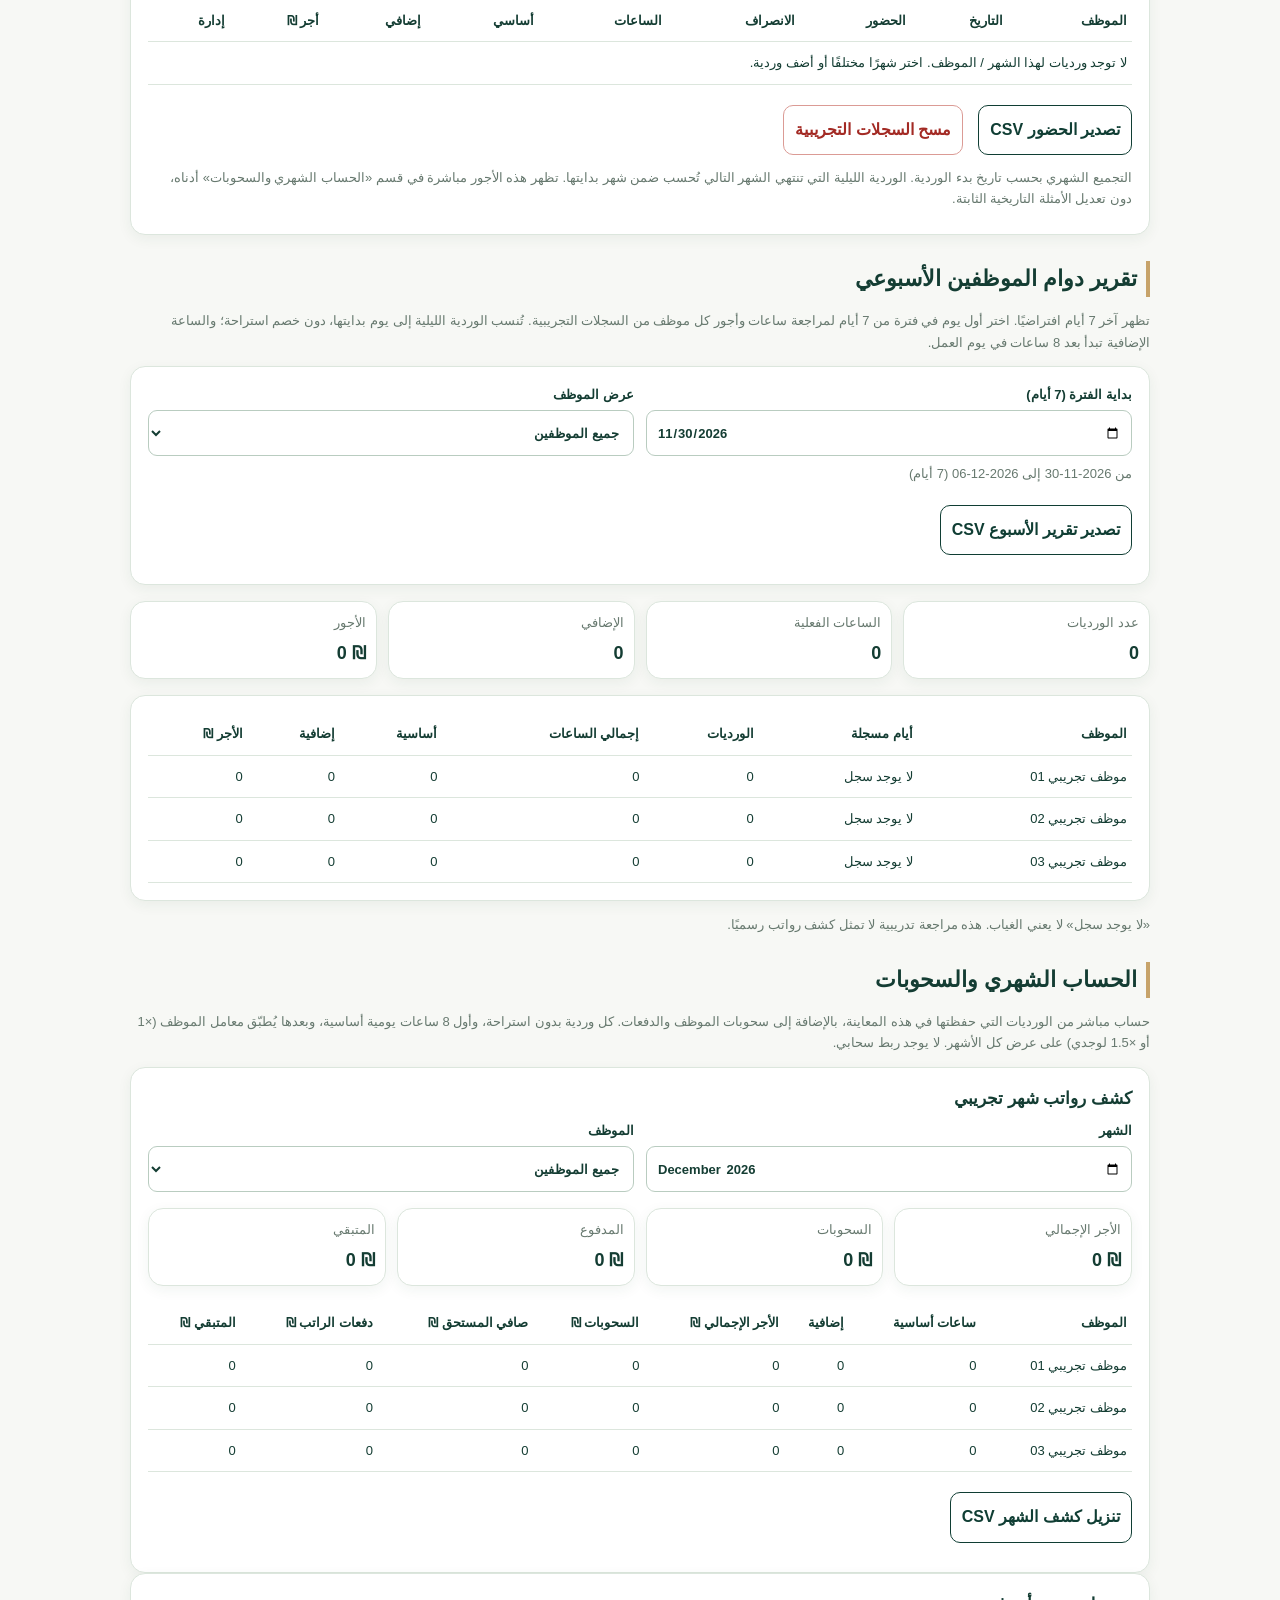
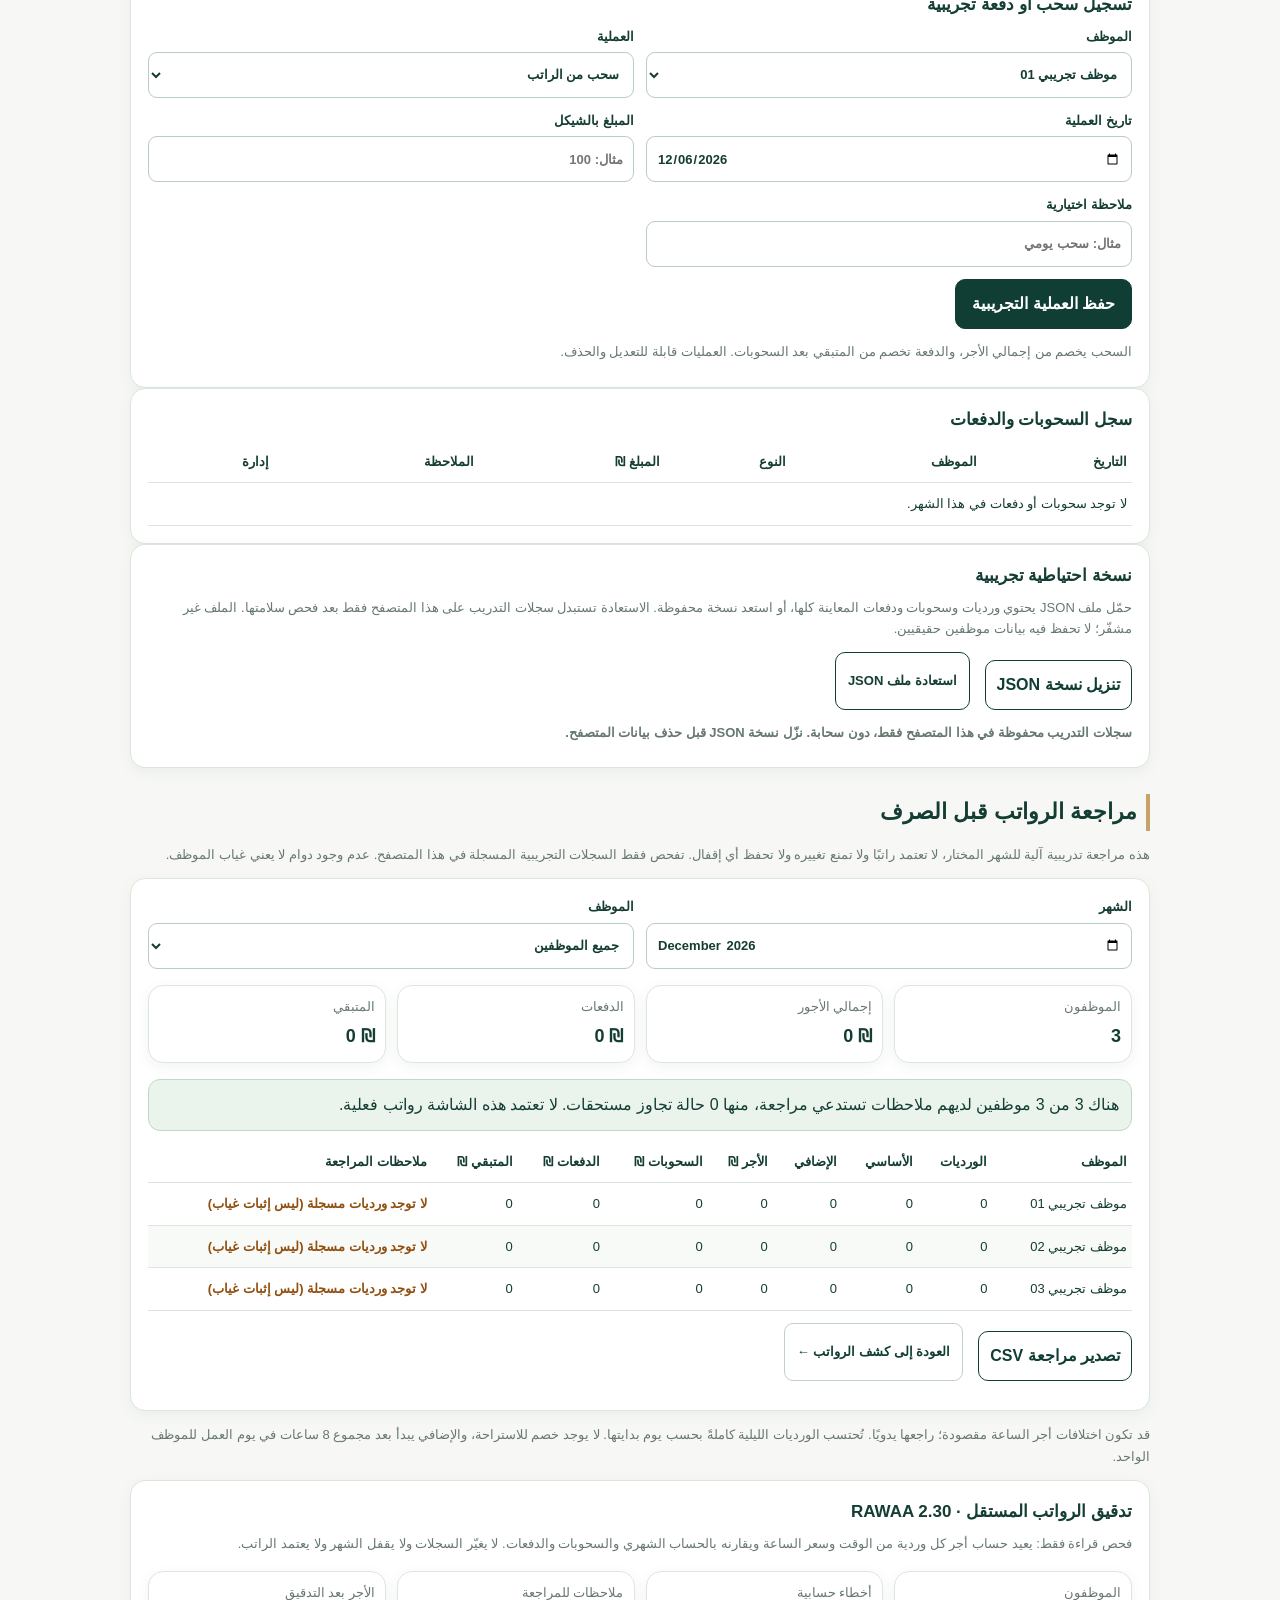
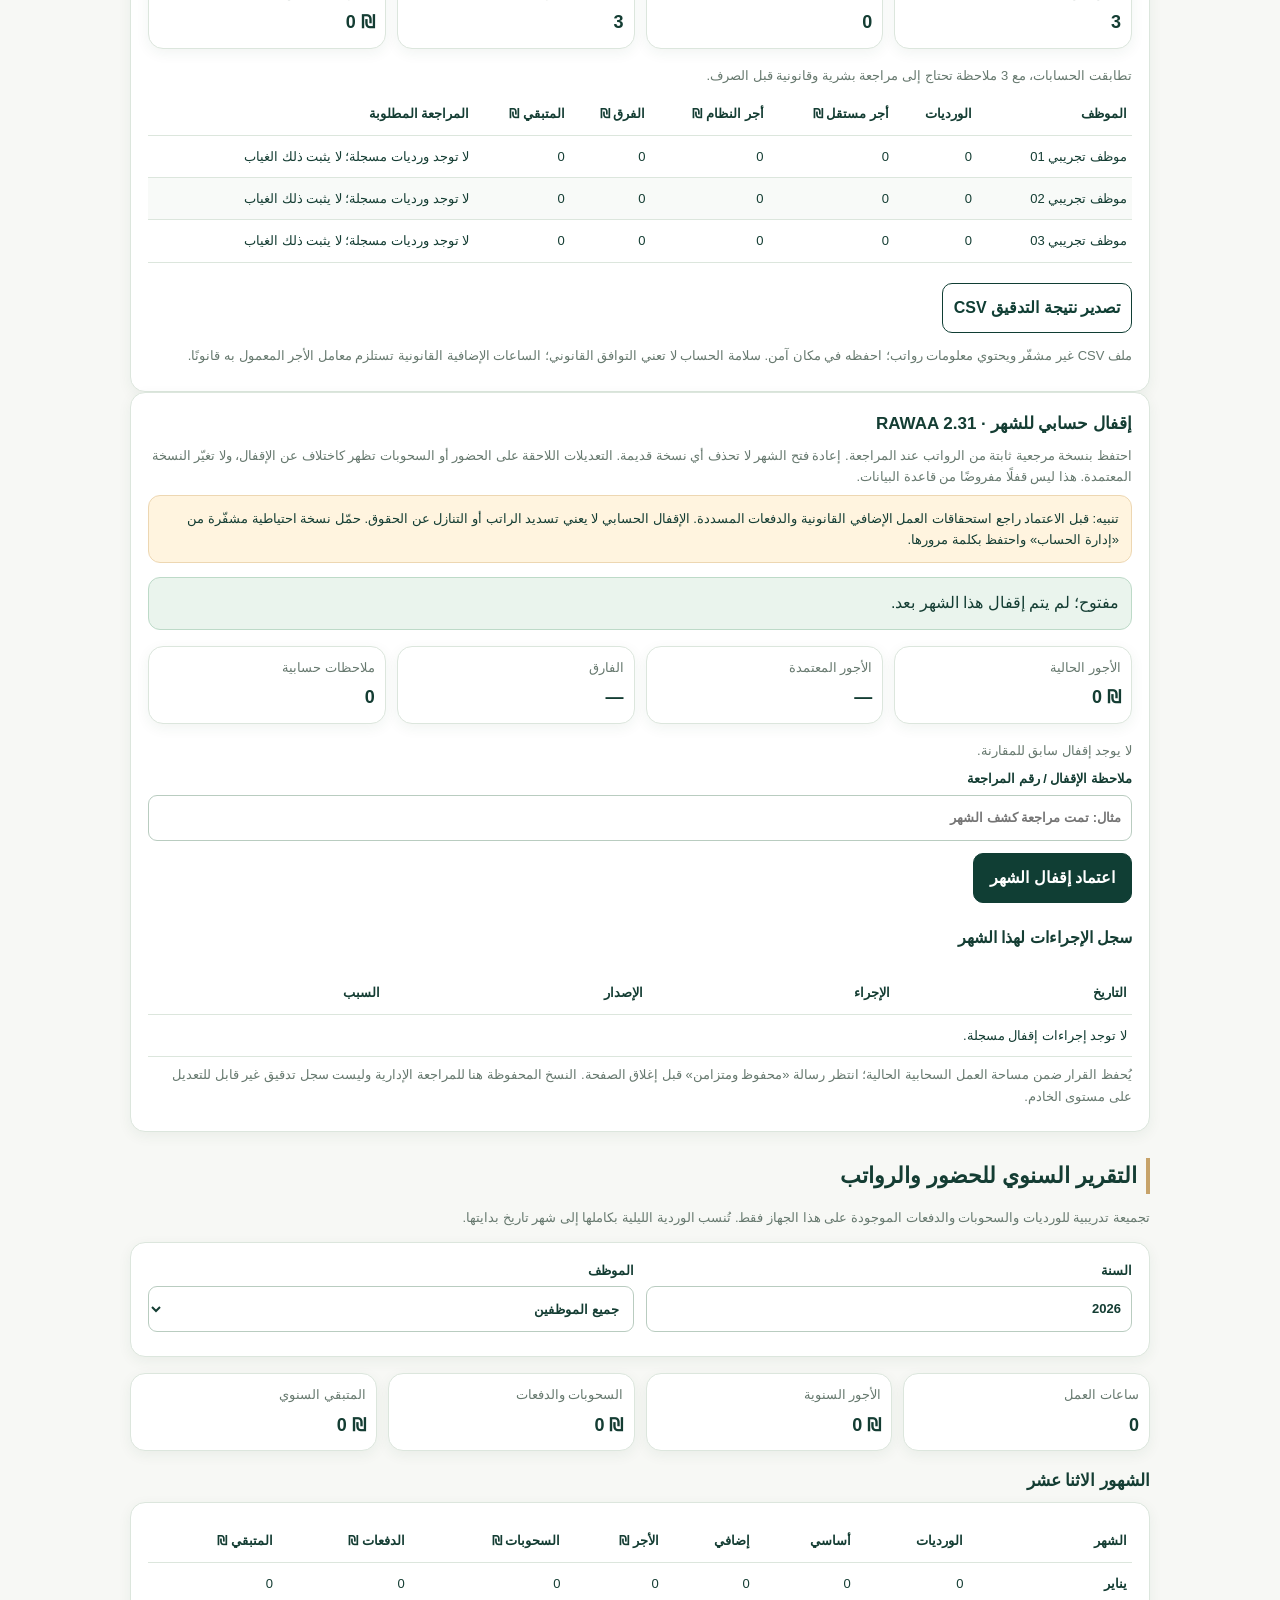
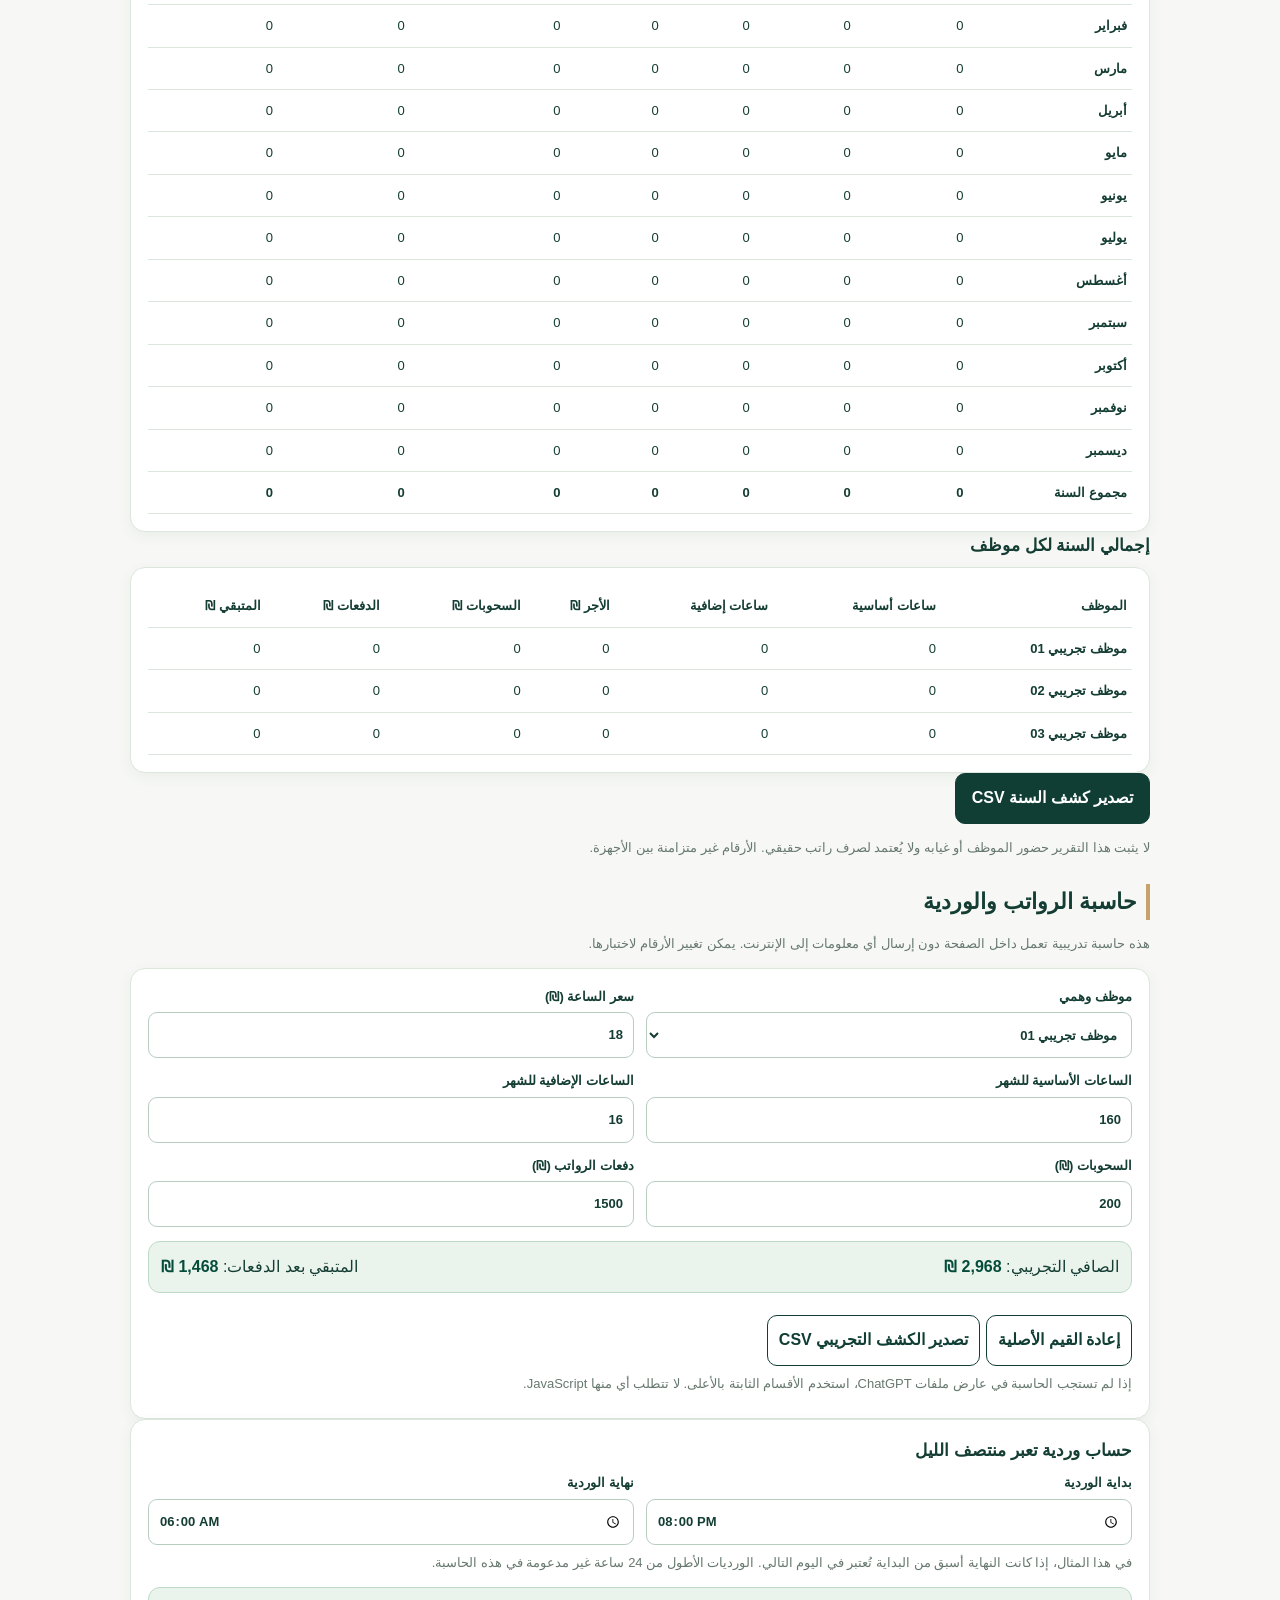
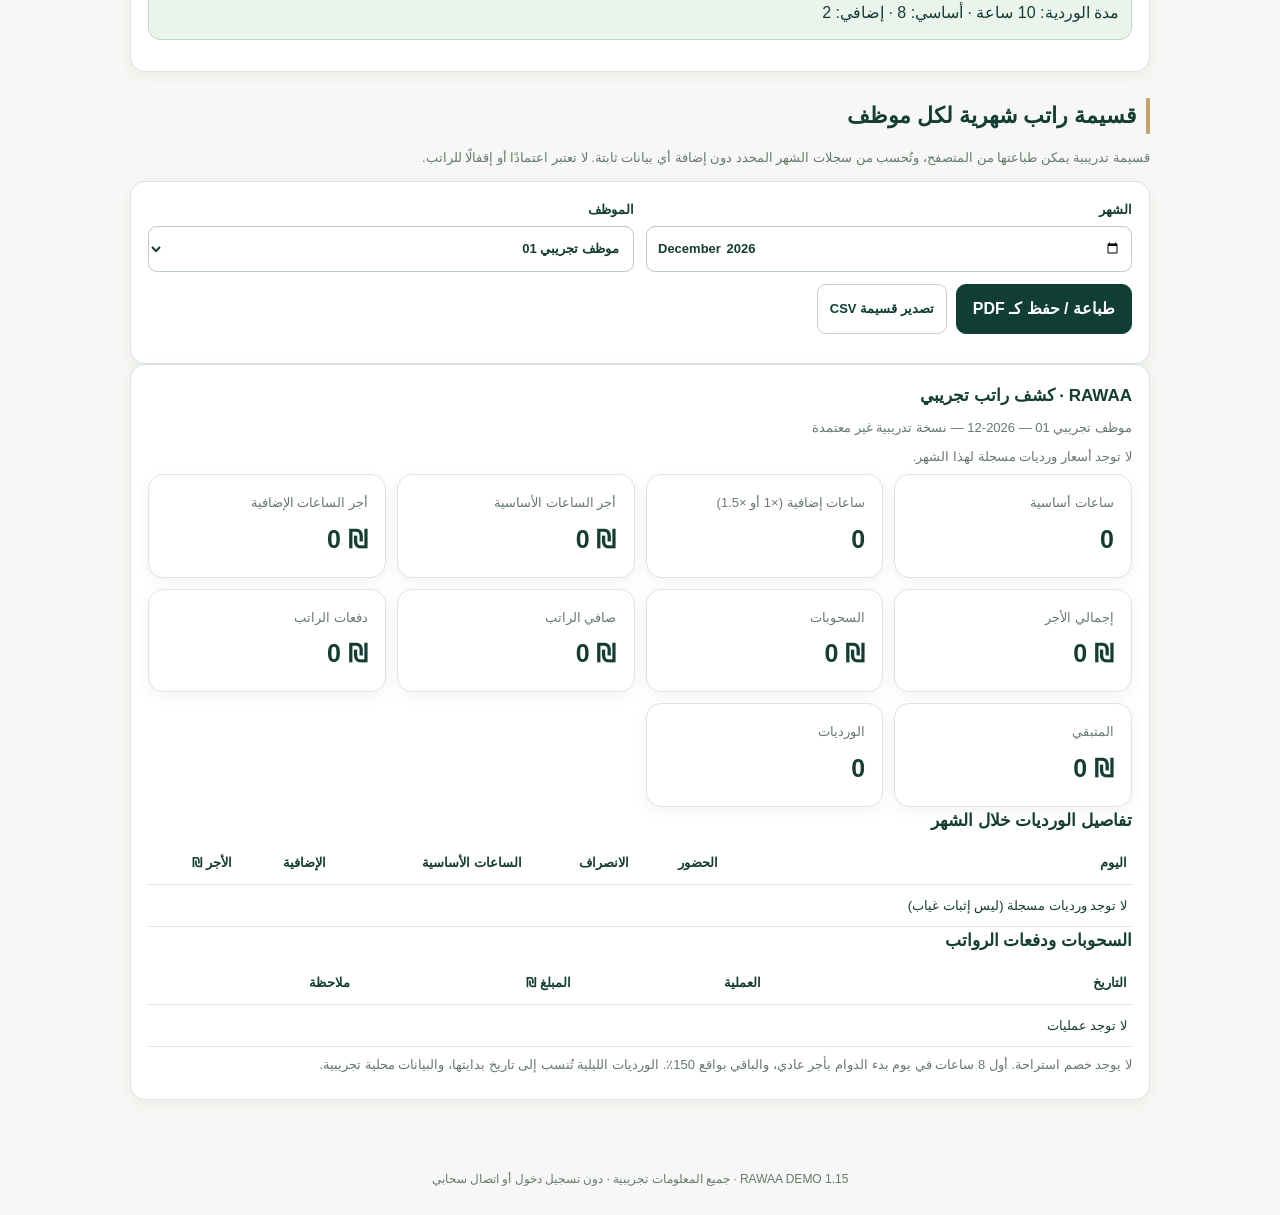
==== commit 9d3701cf: "feat(ui): add monthly payroll close view to index.html" ====
--- a/index.html
+++ b/index.html
@@ -543,4 +543,4 @@
     var main=document.querySelector('main');if(main)main.prepend(bar);
   });
 })();
-</script><script src="./payroll-audit.js?v=230"></script></body></html>+</script><script src="./payroll-audit.js?v=230"></script><script src="./monthly-close.js?v=231"></script></body></html>
